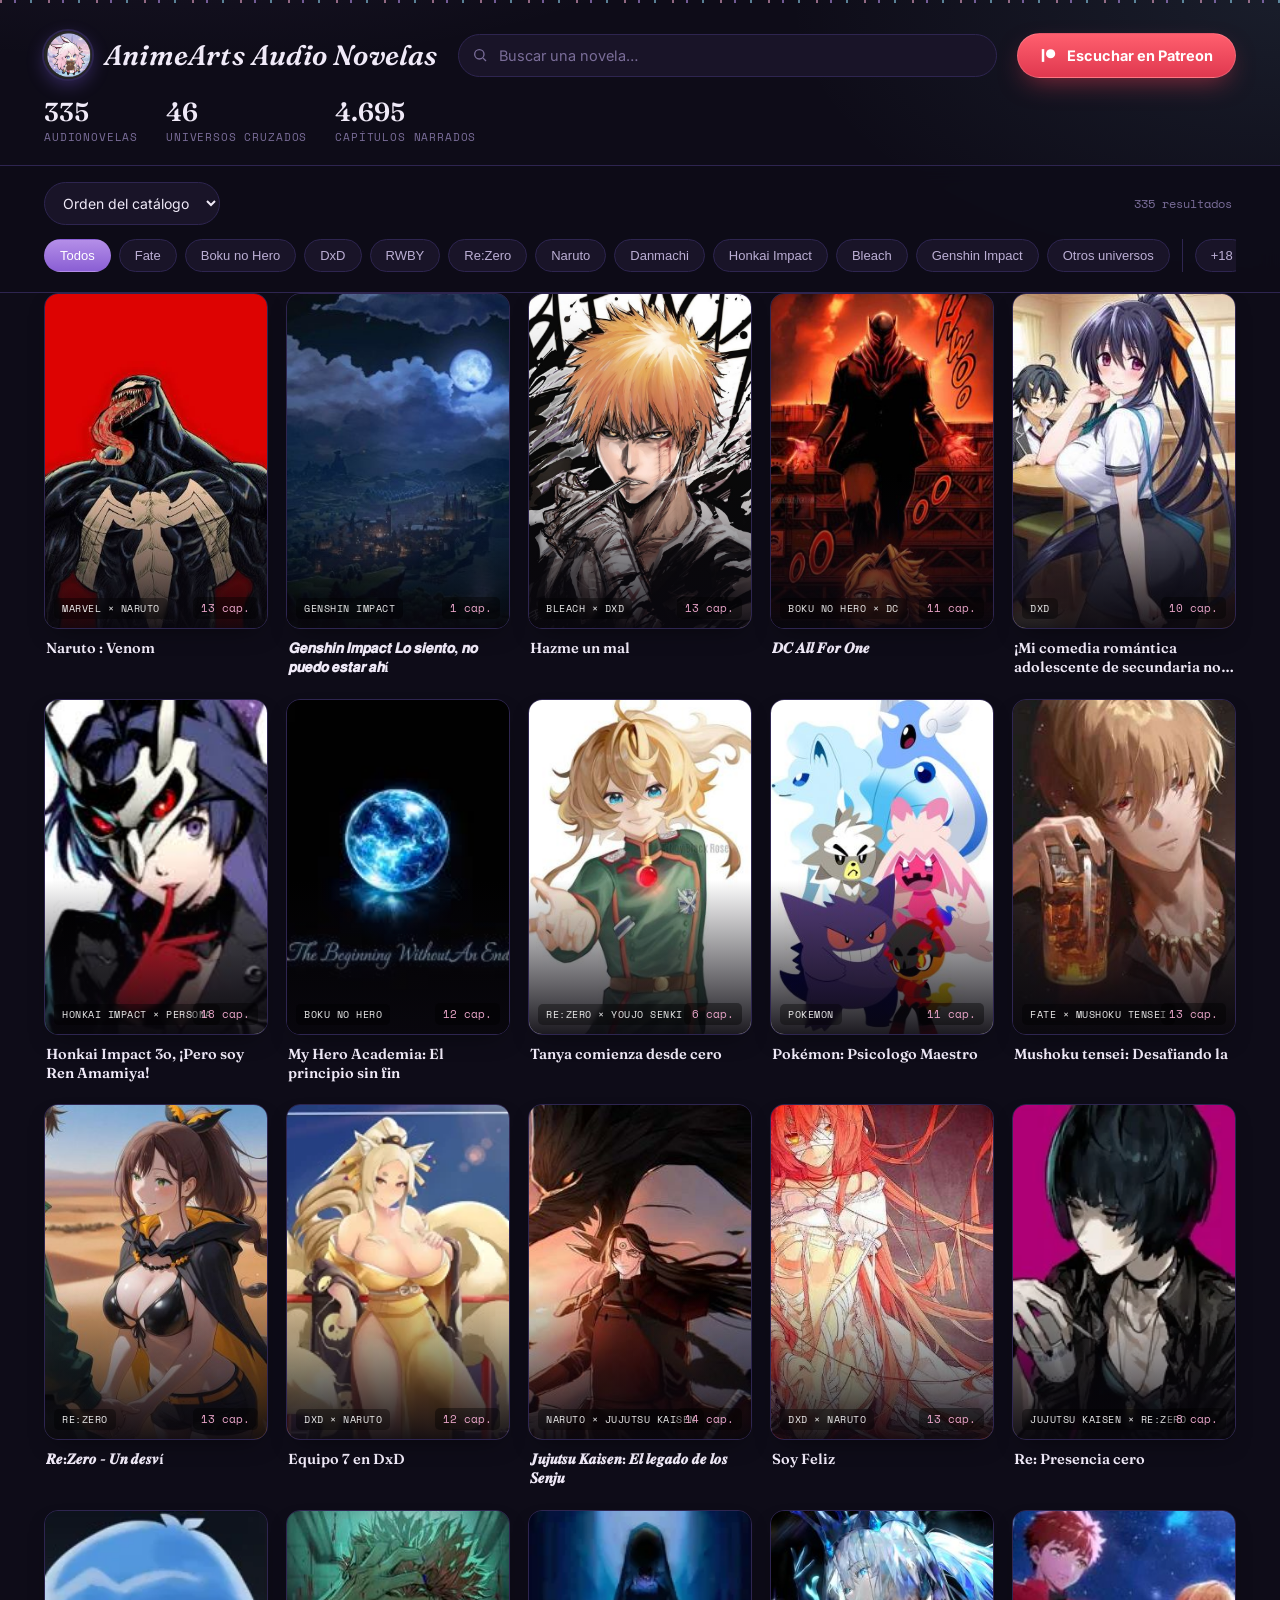
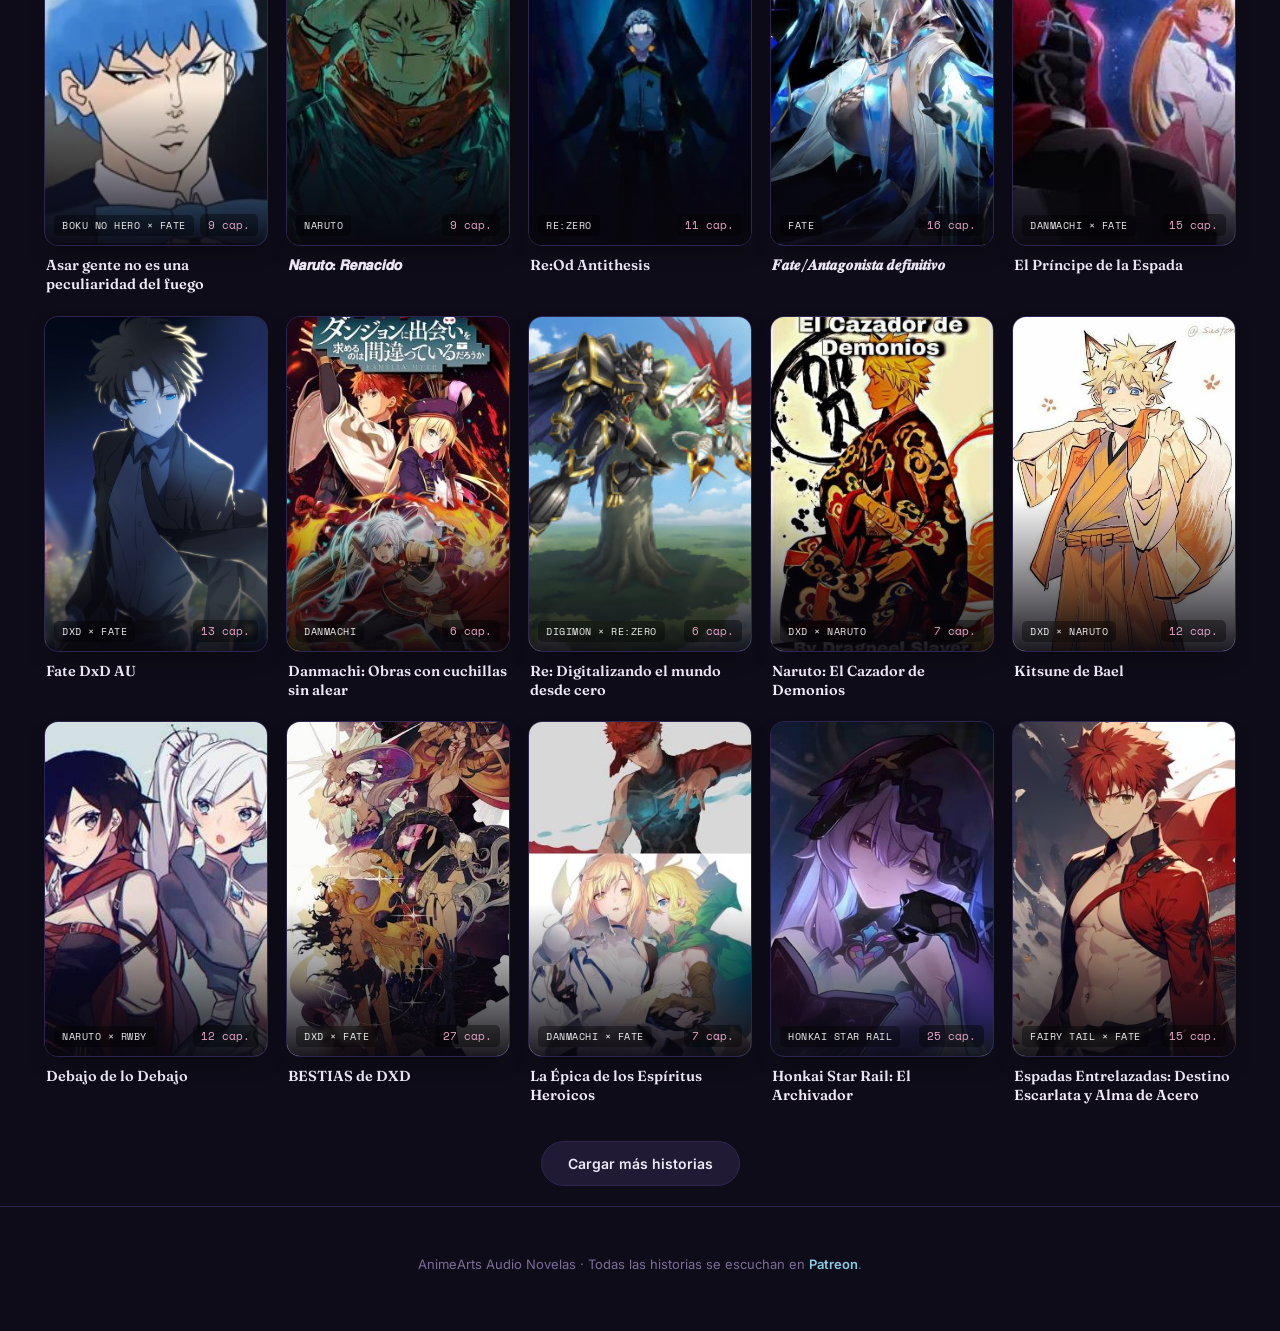
==== index.html @ ac6abe48 "c" ====
<!DOCTYPE html>
<html lang="es">
<head>
<meta charset="UTF-8">
<meta name="viewport" content="width=device-width, initial-scale=1.0">
<title>AnimeArts Audio Novelas — Biblioteca</title>
<meta name="description" content="Catálogo completo de audionovelas crossover de anime y videojuegos. Escúchalas en Patreon.">
<link rel="icon" href="img/logo/favicon.svg" type="image/svg+xml">
<link rel="preconnect" href="https://fonts.googleapis.com">
<link rel="preconnect" href="https://fonts.gstatic.com" crossorigin>
<link href="https://fonts.googleapis.com/css2?family=Fraunces:ital,opsz,wght@0,9..144,300;0,9..144,500;0,9..144,600;0,9..144,700;1,9..144,500;1,9..144,600&family=Inter:wght@400;500;600;700&family=Space+Mono:wght@400;700&display=swap" rel="stylesheet">
<link rel="stylesheet" href="style.css">
</head>
<body>

<div class="dial-strip"></div>

<header class="top">
  <div class="wrap">
    <div class="top-bar">
        <div class="brand-mini">
          <img src="img/logo/perfil.png" alt="AnimeArts Audio Novelas" class="brand-photo">
          <div>
            <h1>AnimeArts Audio Novelas</h1>
          </div>
        </div>
      <div class="search-box">
        <svg viewBox="0 0 24 24" fill="none" stroke="currentColor" stroke-width="2"><circle cx="11" cy="11" r="7"/><line x1="21" y1="21" x2="16.65" y2="16.65"/></svg>
        <input type="text" id="searchInput" placeholder="Buscar una novela…">
      </div>
      <a class="patreon-btn" href="https://www.patreon.com/c/AnimeFicsArts?vanity=user" target="_blank" rel="noopener">
        <svg viewBox="0 0 24 24" fill="currentColor"><circle cx="15" cy="9.5" r="6.5"/><rect x="2.5" y="3" width="3.5" height="18"/></svg>
        Escuchar en Patreon
      </a>
    </div>
    <div class="stats-row">
      <div class="stat"><b id="statTotal">0</b><span>Audionovelas</span></div>
      <div class="stat"><b id="statFandoms">0</b><span>Universos cruzados</span></div>
      <div class="stat"><b id="statChapters">0</b><span>Capítulos narrados</span></div>
    </div>
  </div>
</header>

<div class="controls">
  <div class="wrap">
    <div class="search-row">
      <select id="sort">
        <option value="orden">Orden del catálogo</option>
        <option value="az">A–Z</option>
        <option value="chapters">Más capítulos</option>
      </select>
      <span class="count-pill" id="resultCount"></span>
    </div>
    <div class="chip-row" id="chipRow"></div>
  </div>
</div>

<main class="wrap">
  <div class="grid" id="grid"></div>
  <div class="empty-state" id="emptyState" style="display:none;">
    <div class="glyph">📻</div>
    <h3>Sin señal en esta frecuencia</h3>
    <p>No hay audionovelas que coincidan con tu búsqueda o filtros.</p>
  </div>
  <div class="load-more-wrap" id="loadMoreWrap">
    <button class="load-more" id="loadMoreBtn">Cargar más historias</button>
  </div>
</main>

<footer>
  <p>AnimeArts Audio Novelas · Todas las historias se escuchan en <a href="https://www.patreon.com/c/AnimeFicsArts?vanity=user" target="_blank" rel="noopener">Patreon</a>.</p>
</footer>

<div class="modal-overlay" id="modalOverlay">
  <div class="modal">
    <div class="modal-band" id="modalBand"></div>
    <div class="modal-content">
      <h2 id="modalTitle"></h2>
      <div class="modal-tags" id="modalTags"></div>
      <p class="synopsis" id="modalSynopsis"></p>
      <div class="modal-meta">
        <div><span class="k">Capítulos</span><span class="v" id="modalChapters"></span></div>
      </div>
      <a class="modal-listen" id="modalListen" href="https://www.patreon.com/c/AnimeFicsArts?vanity=user" target="_blank" rel="noopener">
        <svg viewBox="0 0 24 24" fill="currentColor"><circle cx="15" cy="9.5" r="6.5"/><rect x="2.5" y="3" width="3.5" height="18"/></svg>
        Escuchar en Patreon
      </a>
    </div>
  </div>
</div>

<script src="script.js"></script>
</body>
</html>
---- style.css ----
/* =====================================================================
   AnimeArts Audio Novelas — hoja de estilos
   ---------------------------------------------------------------------
   Todos los colores del sitio están centralizados en las variables de
   :root. Cambia los valores de acá y se actualiza todo el sitio, ya
   que ningún color está escrito directamente en otra parte del CSS.
   ===================================================================== */

:root{
  --bg: #0e0c18;          /* fondo general — azul muy oscuro */
  --bg-soft: #130f22;
  --surface: #191428;     /* tarjetas, buscador */
  --surface-2: #201a35;   /* superficies secundarias */
  --line: #2e2550;        /* bordes */
  --ink: #f0eaf8;         /* texto principal — blanco ligeramente lavanda */
  --ink-dim: #bbaed4;     /* texto secundario */
  --ink-faint: #7a6d99;   /* texto terciario */
  --amber: #e8a4c8;       /* acento principal — rosa lila (color dominante foto) */
  --amber-dim: #6e3f5a;
  --rift: #b48ee8;        /* violeta suave — chips activos, foco */
  --rift-2: #8bcde8;      /* celeste pastel — links, detalles */
  --mature: #e2566b;      /* insignia +18 */
  --patreon: #e0384f;
  --patreon-light: #ff5f6e;
  --radius: 14px;
  --radius-sm: 8px;
  --maxw: 1240px;
}

*{box-sizing:border-box;}
html{scroll-behavior:smooth;}
body{
  margin:0;
  background:
    radial-gradient(1200px 600px at 15% -10%, rgba(180,142,232,.14), transparent 60%),
    radial-gradient(900px 500px at 100% 0%, rgba(139,205,232,.09), transparent 55%),
    var(--bg);
  color:var(--ink);
  font-family:'Inter', sans-serif;
  -webkit-font-smoothing:antialiased;
}
a{color:inherit;}
.wrap{max-width:var(--maxw); margin:0 auto; padding:0 24px;}

/* ---------- dial strip (motivo distintivo del header) ---------- */
.dial-strip{
  height:3px;
  width:100%;
  background:repeating-linear-gradient(90deg,
    var(--amber) 0 2px, transparent 2px 14px,
    var(--rift) 14px 16px, transparent 16px 30px,
    var(--rift-2) 30px 32px, transparent 32px 48px);
  opacity:.6;
}

/* ---------- header ---------- */
header.top{
  padding:28px 0 20px;
  border-bottom:1px solid var(--line);
  position:relative;
  overflow:hidden;
}
.top-bar{
  display:flex; align-items:center; gap:20px; flex-wrap:wrap;
}
.brand-mini{
  display:flex; align-items:center; gap:12px; flex-shrink:0;
}
.brand-photo{
  width:48px; height:48px; border-radius:50%; object-fit:cover;
  box-shadow:0 0 0 2px var(--line), 0 6px 18px rgba(143,107,255,.3);
  flex-shrink:0;
}
.top-bar h1{
  font-family:'Fraunces', serif;
  font-weight:600;
  font-style:italic;
  font-size:clamp(20px,2.4vw,28px);
  margin:0;
  letter-spacing:.2px;
  white-space:nowrap;
}
.patreon-btn{
  display:inline-flex; align-items:center; gap:10px;
  background:linear-gradient(180deg, var(--patreon-light), var(--patreon));
  color:#fff; font-weight:700; text-decoration:none;
  padding:13px 22px; border-radius:100px; font-size:14.5px;
  box-shadow:0 10px 26px -8px rgba(224,56,79,.6);
  white-space:nowrap;
  flex-shrink:0;
  transition:transform .15s ease, box-shadow .15s ease;
  border:1px solid rgba(255,255,255,.15);
}
.patreon-btn:hover{ transform:translateY(-2px); box-shadow:0 14px 30px -8px rgba(224,56,79,.75); }
.patreon-btn svg{width:17px;height:17px;flex-shrink:0;}

.stats-row{
  display:flex; gap:28px; margin-top:20px; flex-wrap:wrap;
}
.stat b{
  font-family:'Fraunces', serif; font-weight:600; font-size:26px; display:block; line-height:1;
}
.stat span{
  font-family:'Space Mono', monospace; font-size:10.5px; letter-spacing:.08em;
  text-transform:uppercase; color:var(--ink-faint);
}

/* ---------- controles (buscador, orden, chips) ---------- */
.controls{
  position:sticky; top:0; z-index:20;
  background:rgba(14,12,24,.92);
  backdrop-filter:blur(10px);
  border-bottom:1px solid var(--line);
  padding:16px 0;
}
.search-row{
  display:flex; gap:12px; align-items:center; justify-content:space-between; margin-bottom:14px; flex-wrap:wrap;
}
.search-box{
  flex:1 1 320px; position:relative; min-width:0;
}
.search-box input{
  width:100%; background:var(--surface); border:1px solid var(--line);
  color:var(--ink); padding:12px 16px 12px 40px; border-radius:100px;
  font-family:'Inter'; font-size:14.5px; outline:none;
  transition:border-color .15s ease;
}
.search-box input:focus{ border-color:var(--rift); }
.search-box input::placeholder{ color:var(--ink-faint); }
.search-box svg{
  position:absolute; left:14px; top:50%; transform:translateY(-50%);
  width:16px; height:16px; color:var(--ink-faint); pointer-events:none;
}
select#sort{
  background:var(--surface); border:1px solid var(--line); color:var(--ink);
  padding:11px 14px; border-radius:100px; font-family:'Inter'; font-size:14px;
  outline:none; cursor:pointer;
}
.count-pill{
  font-family:'Space Mono', monospace; font-size:12px; color:var(--ink-faint);
  white-space:nowrap; padding:0 4px;
}

.chip-row{
  display:flex; gap:8px; overflow-x:auto; padding-bottom:4px;
  scrollbar-width:thin;
}
.chip-row::-webkit-scrollbar{height:5px;}
.chip-row::-webkit-scrollbar-thumb{background:var(--line); border-radius:10px;}
.chip{
  flex-shrink:0;
  background:var(--surface); border:1px solid var(--line); color:var(--ink-dim);
  padding:8px 15px; border-radius:100px; font-size:13px; cursor:pointer;
  transition:all .15s ease; white-space:nowrap; font-weight:500;
}
.chip:hover{ border-color:var(--rift); color:var(--ink); }
.chip.active{
  background:linear-gradient(180deg, var(--rift), #8a5fd4);
  border-color:transparent; color:#fff;
}
.chip.mature-chip.active{
  background:linear-gradient(180deg, var(--mature), #b83a4d);
}

/* ---------- grilla de tarjetas (estilo póster 2:3) ---------- */
main{ padding:32px 0 20px; }
.grid{
  display:grid;
  grid-template-columns:repeat(auto-fill, minmax(200px, 1fr));
  gap:22px 18px;
}
.card{
  cursor:pointer;
  display:flex; flex-direction:column;
  transition:transform .18s ease;
}
.card:hover{ transform:translateY(-6px); }

/* El póster ocupa la tarjeta casi completa, en relación 2:3 (vertical),
   igual que una portada de libro o audiolibro. */
.poster{
  position:relative;
  aspect-ratio:2 / 3;
  width:100%;
  border-radius:var(--radius);
  overflow:hidden;
  background:var(--surface);
  border:1px solid var(--line);
  box-shadow:0 10px 24px -12px rgba(0,0,0,.6);
  transition:border-color .18s ease, box-shadow .18s ease;
}
.card:hover .poster{
  border-color:var(--rift);
  box-shadow:0 20px 40px -16px rgba(0,0,0,.7), 0 0 0 1px var(--rift);
}
.poster img.cover-img{
  position:absolute; inset:0; width:100%; height:100%; object-fit:cover;
  display:block;
}
/* Cuando no hay portada real, se usa un fondo generado (gradiente por
   fandom + "waveform" decorativo) que también respeta el 2:3. */
.poster .waveform{
  position:absolute; inset:0; display:flex; align-items:flex-end; justify-content:center; gap:4px;
  padding:0 18px 22px; opacity:.5;
}
.poster .waveform span{
  width:5px; background:rgba(255,255,255,.55); border-radius:3px;
}
.poster .fandom-label{
  position:absolute; left:9px; bottom:9px; z-index:2;
  font-family:'Space Mono', monospace; font-size:10px; letter-spacing:.05em;
  color:rgba(255,255,255,.92); text-transform:uppercase;
  background:rgba(0,0,0,.35); padding:3px 8px; border-radius:5px;
  backdrop-filter:blur(2px);
}
/* Degradado inferior para que el título/capítulos se lean sobre la
   portada cuando hay imagen real. */
.poster::after{
  content:"";
  position:absolute; inset:auto 0 0 0; height:46%;
  background:linear-gradient(to top, rgba(9,7,14,.92), transparent);
  pointer-events:none;
}
.poster .chapters-badge{
  position:absolute; right:9px; bottom:9px; z-index:2;
  font-family:'Space Mono', monospace; font-size:10.5px; color:var(--amber);
  background:rgba(0,0,0,.4); padding:3px 8px; border-radius:5px;
}
.badge-mature{
  position:absolute; top:8px; right:8px; z-index:3;
  background:var(--mature); color:#fff; font-size:10px; font-weight:700;
  padding:2px 7px; border-radius:5px; font-family:'Space Mono',monospace;
}

.card-title{
  font-family:'Fraunces', serif; font-weight:600; font-size:14.5px; line-height:1.3;
  margin:10px 2px 0; color:var(--ink);
  display:-webkit-box; -webkit-line-clamp:2; -webkit-box-orient:vertical; overflow:hidden;
}

.load-more-wrap{ display:flex; justify-content:center; margin:36px 0 8px; }
.load-more{
  background:var(--surface-2); border:1px solid var(--line); color:var(--ink);
  padding:13px 26px; border-radius:100px; font-family:'Inter'; font-weight:600;
  font-size:14px; cursor:pointer; transition:all .15s ease;
}
.load-more:hover{ border-color:var(--rift); background:var(--surface); }

.empty-state{
  text-align:center; padding:70px 20px; color:var(--ink-faint);
}
.empty-state .glyph{ font-size:34px; margin-bottom:10px; }
.empty-state h3{ font-family:'Fraunces', serif; color:var(--ink-dim); font-weight:500; margin:0 0 6px;}

/* ---------- modal de detalle ---------- */
.modal-overlay{
  position:fixed; inset:0; background:rgba(5,4,12,.82);
  backdrop-filter:blur(4px);
  display:none; align-items:center; justify-content:center;
  z-index:100; padding:20px;
}
.modal-overlay.open{ display:flex; }
.modal{
  background:var(--surface); border:1px solid var(--line); border-radius:18px;
  max-width:560px; width:100%; max-height:86vh; overflow-y:auto;
  position:relative;
}
/* El modal usa "banner" (imagen ancha) si la novela tiene una; si no,
   usa la misma portada/gradiente que la tarjeta, solo que más alto. */
.modal-band{ height:190px; position:relative; background-size:cover; background-position:center; }
.modal-band img.cover-img{ position:absolute; inset:0; width:100%; height:100%; object-fit:cover; }
.modal-band::after{
  content:"";
  position:absolute; inset:auto 0 0 0; height:60%;
  background:linear-gradient(to top, var(--surface), transparent);
}
.modal-close{
  position:absolute; top:14px; right:14px; width:32px; height:32px; border-radius:50%;
  background:rgba(0,0,0,.4); border:1px solid rgba(255,255,255,.2); color:#fff;
  display:flex; align-items:center; justify-content:center; cursor:pointer; font-size:16px;
  z-index:3;
}
.modal-content{ padding:16px 26px 28px; position:relative; z-index:1; }
.modal-content h2{
  font-family:'Fraunces', serif; font-weight:600; font-size:24px; margin:0 0 10px; line-height:1.25;
}
.modal-tags{ display:flex; gap:7px; flex-wrap:wrap; margin-bottom:14px; }
.tag-pill{
  font-family:'Space Mono', monospace; font-size:10.5px; text-transform:uppercase;
  letter-spacing:.05em; background:var(--surface-2); border:1px solid var(--line);
  color:var(--ink-dim); padding:4px 9px; border-radius:6px;
}
.modal-content p.synopsis{ color:var(--ink-dim); font-size:14.5px; line-height:1.65; margin:0 0 22px;}
.modal-meta{ display:flex; gap:18px; margin-bottom:22px; flex-wrap:wrap; }
.modal-meta div span{ display:block; }
.modal-meta .k{ font-family:'Space Mono', monospace; font-size:10px; text-transform:uppercase; color:var(--ink-faint); letter-spacing:.06em; margin-bottom:3px;}
.modal-meta .v{ font-family:'Fraunces', serif; font-weight:600; font-size:17px; }
.modal-listen{
  display:flex; align-items:center; justify-content:center; gap:10px;
  width:100%; background:linear-gradient(180deg, var(--patreon-light), var(--patreon)); color:#fff;
  text-decoration:none; font-weight:700; padding:15px; border-radius:100px; font-size:15px;
  box-shadow:0 10px 26px -10px rgba(224,56,79,.65);
}
.modal-listen svg{width:18px;height:18px;}

/* ---------- footer ---------- */
footer{
  border-top:1px solid var(--line); padding:36px 0 46px; margin-top:20px;
  text-align:center; color:var(--ink-faint); font-size:13px;
}
footer a{ color:var(--rift-2); text-decoration:none; font-weight:600; }
footer a:hover{ text-decoration:underline; }

@media (max-width:640px){
  .top-bar{ flex-direction:column; align-items:stretch; }
  .brand-mini{ justify-content:center; }
  .search-box{ order:3; flex:1 1 100%; }
  .patreon-btn{ width:100%; justify-content:center; order:2; }
  .grid{ grid-template-columns:repeat(auto-fill, minmax(130px,1fr)); gap:14px 10px; }
  .card-title{ font-size:12.5px; }
  header.top{ padding:34px 0 22px; }
}
@media (prefers-reduced-motion: reduce){
  *{ transition:none !important; scroll-behavior:auto !important; }
}
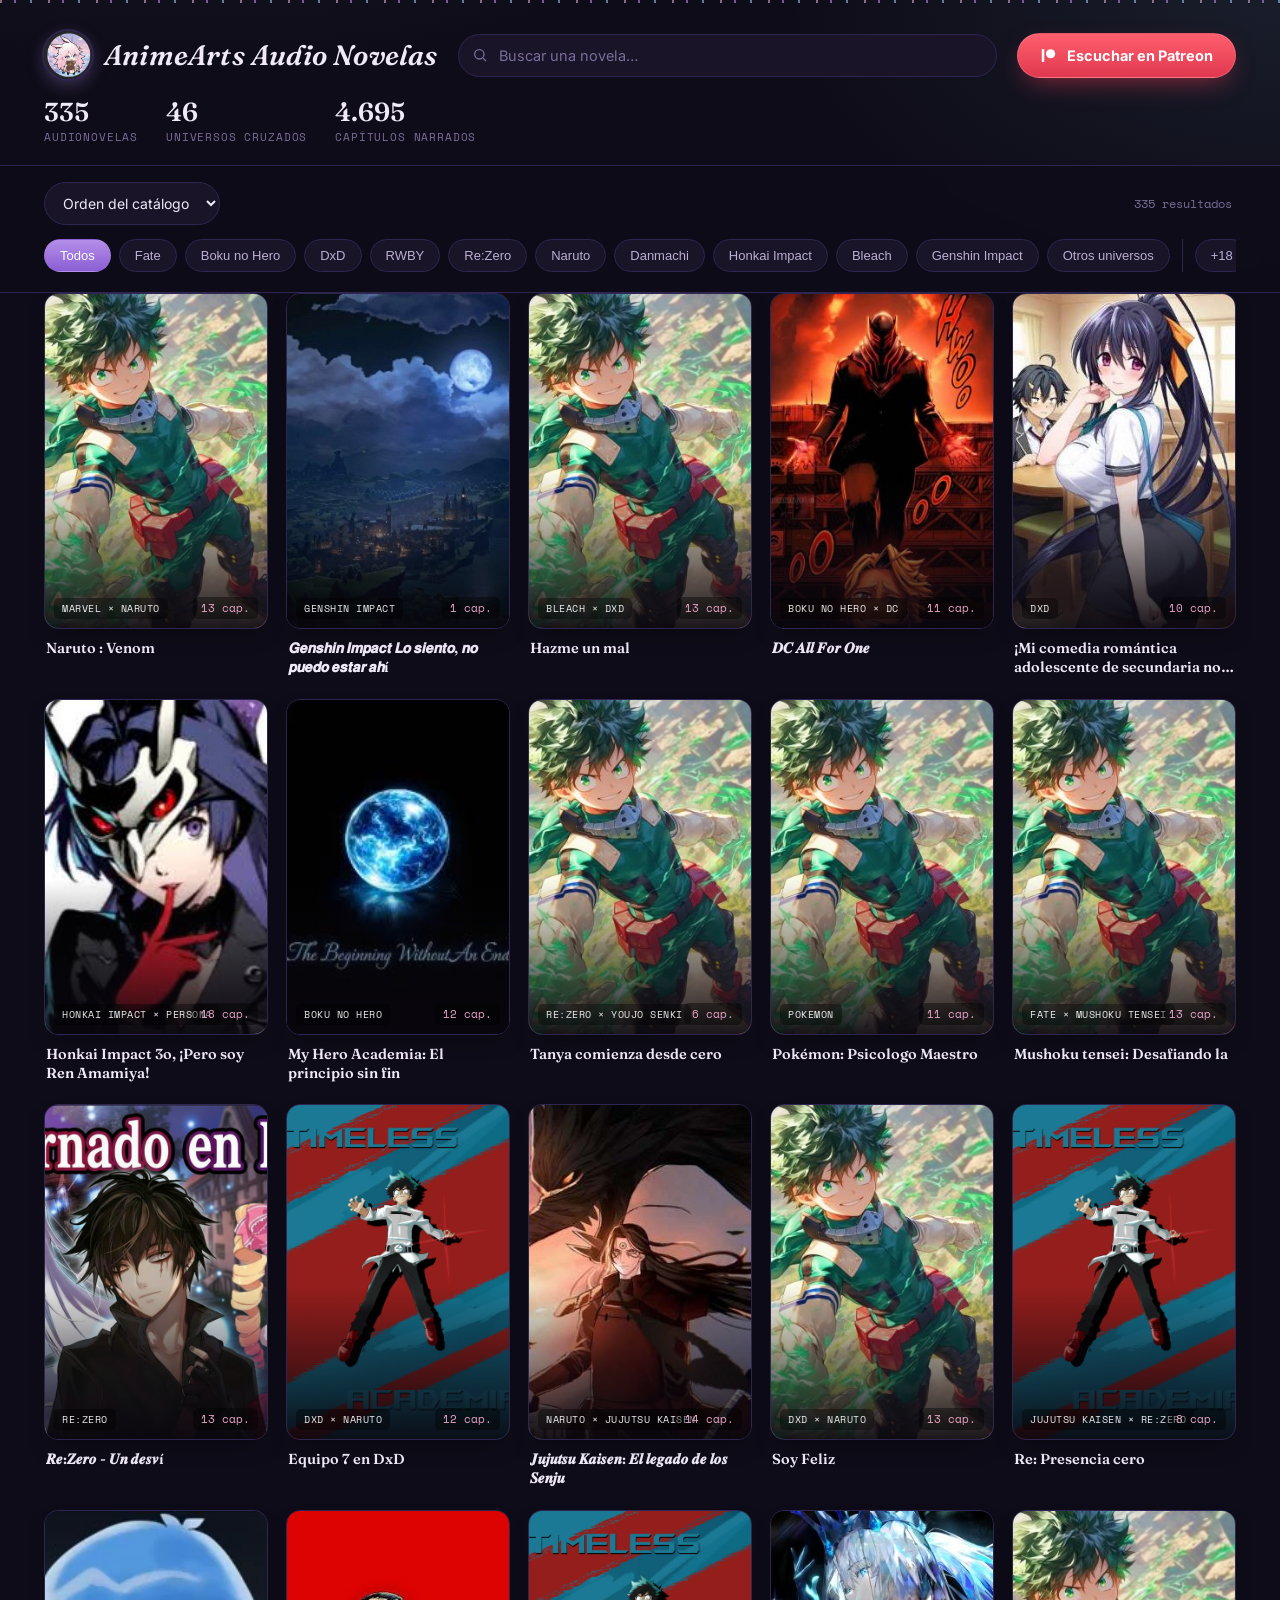
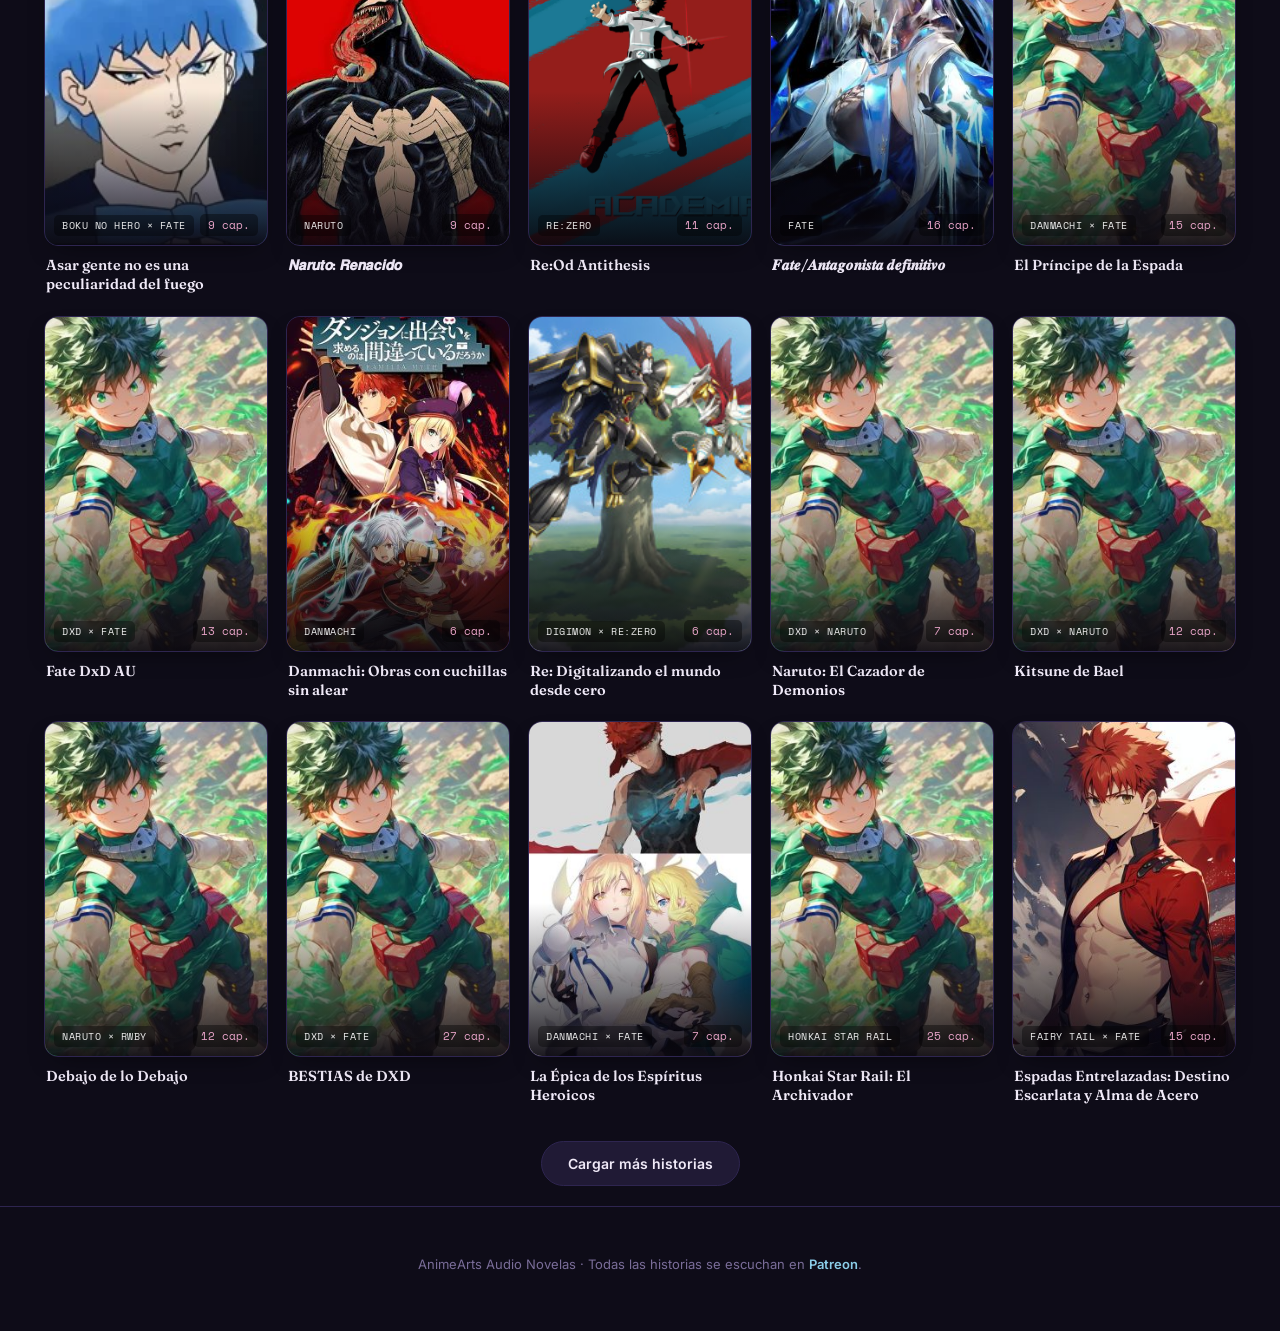
==== commit 0e9a3ec5: "Rediseño completo v2" ====
--- a/index.html
+++ b/index.html
@@ -8,22 +8,18 @@
 <link rel="icon" href="img/logo/favicon.svg" type="image/svg+xml">
 <link rel="preconnect" href="https://fonts.googleapis.com">
 <link rel="preconnect" href="https://fonts.gstatic.com" crossorigin>
-<link href="https://fonts.googleapis.com/css2?family=Fraunces:ital,opsz,wght@0,9..144,300;0,9..144,500;0,9..144,600;0,9..144,700;1,9..144,500;1,9..144,600&family=Inter:wght@400;500;600;700&family=Space+Mono:wght@400;700&display=swap" rel="stylesheet">
+<link href="https://fonts.googleapis.com/css2?family=Fraunces:ital,opsz,wght@0,9..144,600;1,9..144,600&family=Inter:wght@400;500;600;700&family=Space+Mono:wght@400;700&display=swap" rel="stylesheet">
 <link rel="stylesheet" href="style.css">
 </head>
 <body>
-
 <div class="dial-strip"></div>
-
 <header class="top">
   <div class="wrap">
     <div class="top-bar">
-        <div class="brand-mini">
-          <img src="img/logo/perfil.png" alt="AnimeArts Audio Novelas" class="brand-photo">
-          <div>
-            <h1>AnimeArts Audio Novelas</h1>
-          </div>
-        </div>
+      <div class="brand-mini">
+        <img src="img/logo/perfil.png" alt="AnimeArts Audio Novelas" class="brand-photo">
+        <div><h1>AnimeArts Audio Novelas</h1></div>
+      </div>
       <div class="search-box">
         <svg viewBox="0 0 24 24" fill="none" stroke="currentColor" stroke-width="2"><circle cx="11" cy="11" r="7"/><line x1="21" y1="21" x2="16.65" y2="16.65"/></svg>
         <input type="text" id="searchInput" placeholder="Buscar una novela…">
@@ -40,7 +36,6 @@
     </div>
   </div>
 </header>
-
 <div class="controls">
   <div class="wrap">
     <div class="search-row">
@@ -54,7 +49,6 @@
     <div class="chip-row" id="chipRow"></div>
   </div>
 </div>
-
 <main class="wrap">
   <div class="grid" id="grid"></div>
   <div class="empty-state" id="emptyState" style="display:none;">
@@ -66,11 +60,9 @@
     <button class="load-more" id="loadMoreBtn">Cargar más historias</button>
   </div>
 </main>
-
 <footer>
   <p>AnimeArts Audio Novelas · Todas las historias se escuchan en <a href="https://www.patreon.com/c/AnimeFicsArts?vanity=user" target="_blank" rel="noopener">Patreon</a>.</p>
 </footer>
-
 <div class="modal-overlay" id="modalOverlay">
   <div class="modal">
     <div class="modal-band" id="modalBand"></div>
@@ -88,7 +80,6 @@
     </div>
   </div>
 </div>
-
 <script src="script.js"></script>
 </body>
 </html>
--- a/style.css
+++ b/style.css
@@ -1,25 +1,17 @@
-/* =====================================================================
-   AnimeArts Audio Novelas — hoja de estilos
-   ---------------------------------------------------------------------
-   Todos los colores del sitio están centralizados en las variables de
-   :root. Cambia los valores de acá y se actualiza todo el sitio, ya
-   que ningún color está escrito directamente en otra parte del CSS.
-   ===================================================================== */
-
 :root{
-  --bg: #0e0c18;          /* fondo general — azul muy oscuro */
+  --bg: #0e0c18;
   --bg-soft: #130f22;
-  --surface: #191428;     /* tarjetas, buscador */
-  --surface-2: #201a35;   /* superficies secundarias */
-  --line: #2e2550;        /* bordes */
-  --ink: #f0eaf8;         /* texto principal — blanco ligeramente lavanda */
-  --ink-dim: #bbaed4;     /* texto secundario */
-  --ink-faint: #7a6d99;   /* texto terciario */
-  --amber: #e8a4c8;       /* acento principal — rosa lila (color dominante foto) */
+  --surface: #191428;
+  --surface-2: #201a35;
+  --line: #2e2550;
+  --ink: #f0eaf8;
+  --ink-dim: #bbaed4;
+  --ink-faint: #7a6d99;
+  --amber: #e8a4c8;
   --amber-dim: #6e3f5a;
-  --rift: #b48ee8;        /* violeta suave — chips activos, foco */
-  --rift-2: #8bcde8;      /* celeste pastel — links, detalles */
-  --mature: #e2566b;      /* insignia +18 */
+  --rift: #b48ee8;
+  --rift-2: #8bcde8;
+  --mature: #e2566b;
   --patreon: #e0384f;
   --patreon-light: #ff5f6e;
   --radius: 14px;
@@ -42,10 +34,8 @@
 a{color:inherit;}
 .wrap{max-width:var(--maxw); margin:0 auto; padding:0 24px;}
 
-/* ---------- dial strip (motivo distintivo del header) ---------- */
 .dial-strip{
-  height:3px;
-  width:100%;
+  height:3px; width:100%;
   background:repeating-linear-gradient(90deg,
     var(--amber) 0 2px, transparent 2px 14px,
     var(--rift) 14px 16px, transparent 16px 30px,
@@ -53,12 +43,9 @@
   opacity:.6;
 }
 
-/* ---------- header ---------- */
 header.top{
   padding:28px 0 20px;
   border-bottom:1px solid var(--line);
-  position:relative;
-  overflow:hidden;
 }
 .top-bar{
   display:flex; align-items:center; gap:20px; flex-wrap:wrap;
@@ -68,17 +55,12 @@
 }
 .brand-photo{
   width:48px; height:48px; border-radius:50%; object-fit:cover;
-  box-shadow:0 0 0 2px var(--line), 0 6px 18px rgba(143,107,255,.3);
+  box-shadow:0 0 0 2px var(--line), 0 6px 18px rgba(180,142,232,.3);
   flex-shrink:0;
 }
 .top-bar h1{
-  font-family:'Fraunces', serif;
-  font-weight:600;
-  font-style:italic;
-  font-size:clamp(20px,2.4vw,28px);
-  margin:0;
-  letter-spacing:.2px;
-  white-space:nowrap;
+  font-family:'Fraunces', serif; font-weight:600; font-style:italic;
+  font-size:clamp(20px,2.4vw,28px); margin:0; letter-spacing:.2px; white-space:nowrap;
 }
 .patreon-btn{
   display:inline-flex; align-items:center; gap:10px;
@@ -86,26 +68,17 @@
   color:#fff; font-weight:700; text-decoration:none;
   padding:13px 22px; border-radius:100px; font-size:14.5px;
   box-shadow:0 10px 26px -8px rgba(224,56,79,.6);
-  white-space:nowrap;
-  flex-shrink:0;
+  white-space:nowrap; flex-shrink:0;
   transition:transform .15s ease, box-shadow .15s ease;
   border:1px solid rgba(255,255,255,.15);
 }
 .patreon-btn:hover{ transform:translateY(-2px); box-shadow:0 14px 30px -8px rgba(224,56,79,.75); }
 .patreon-btn svg{width:17px;height:17px;flex-shrink:0;}
 
-.stats-row{
-  display:flex; gap:28px; margin-top:20px; flex-wrap:wrap;
-}
-.stat b{
-  font-family:'Fraunces', serif; font-weight:600; font-size:26px; display:block; line-height:1;
-}
-.stat span{
-  font-family:'Space Mono', monospace; font-size:10.5px; letter-spacing:.08em;
-  text-transform:uppercase; color:var(--ink-faint);
-}
-
-/* ---------- controles (buscador, orden, chips) ---------- */
+.stats-row{ display:flex; gap:28px; margin-top:20px; flex-wrap:wrap; }
+.stat b{ font-family:'Fraunces', serif; font-weight:600; font-size:26px; display:block; line-height:1; }
+.stat span{ font-family:'Space Mono', monospace; font-size:10.5px; letter-spacing:.08em; text-transform:uppercase; color:var(--ink-faint); }
+
 .controls{
   position:sticky; top:0; z-index:20;
   background:rgba(14,12,24,.92);
@@ -113,17 +86,12 @@
   border-bottom:1px solid var(--line);
   padding:16px 0;
 }
-.search-row{
-  display:flex; gap:12px; align-items:center; justify-content:space-between; margin-bottom:14px; flex-wrap:wrap;
-}
-.search-box{
-  flex:1 1 320px; position:relative; min-width:0;
-}
+.search-row{ display:flex; gap:12px; align-items:center; justify-content:space-between; margin-bottom:14px; flex-wrap:wrap; }
+.search-box{ flex:1 1 320px; position:relative; min-width:0; }
 .search-box input{
   width:100%; background:var(--surface); border:1px solid var(--line);
   color:var(--ink); padding:12px 16px 12px 40px; border-radius:100px;
-  font-family:'Inter'; font-size:14.5px; outline:none;
-  transition:border-color .15s ease;
+  font-family:'Inter'; font-size:14.5px; outline:none; transition:border-color .15s ease;
 }
 .search-box input:focus{ border-color:var(--rift); }
 .search-box input::placeholder{ color:var(--ink-faint); }
@@ -136,76 +104,34 @@
   padding:11px 14px; border-radius:100px; font-family:'Inter'; font-size:14px;
   outline:none; cursor:pointer;
 }
-.count-pill{
-  font-family:'Space Mono', monospace; font-size:12px; color:var(--ink-faint);
-  white-space:nowrap; padding:0 4px;
-}
-
-.chip-row{
-  display:flex; gap:8px; overflow-x:auto; padding-bottom:4px;
-  scrollbar-width:thin;
-}
+.count-pill{ font-family:'Space Mono', monospace; font-size:12px; color:var(--ink-faint); white-space:nowrap; padding:0 4px; }
+.chip-row{ display:flex; gap:8px; overflow-x:auto; padding-bottom:4px; scrollbar-width:thin; }
 .chip-row::-webkit-scrollbar{height:5px;}
 .chip-row::-webkit-scrollbar-thumb{background:var(--line); border-radius:10px;}
 .chip{
-  flex-shrink:0;
-  background:var(--surface); border:1px solid var(--line); color:var(--ink-dim);
+  flex-shrink:0; background:var(--surface); border:1px solid var(--line); color:var(--ink-dim);
   padding:8px 15px; border-radius:100px; font-size:13px; cursor:pointer;
   transition:all .15s ease; white-space:nowrap; font-weight:500;
 }
 .chip:hover{ border-color:var(--rift); color:var(--ink); }
-.chip.active{
-  background:linear-gradient(180deg, var(--rift), #8a5fd4);
-  border-color:transparent; color:#fff;
-}
-.chip.mature-chip.active{
-  background:linear-gradient(180deg, var(--mature), #b83a4d);
-}
-
-/* ---------- grilla de tarjetas (estilo póster 2:3) ---------- */
+.chip.active{ background:linear-gradient(180deg, var(--rift), #8a5fd4); border-color:transparent; color:#fff; }
+.chip.mature-chip.active{ background:linear-gradient(180deg, var(--mature), #b83a4d); }
+
 main{ padding:32px 0 20px; }
-.grid{
-  display:grid;
-  grid-template-columns:repeat(auto-fill, minmax(200px, 1fr));
-  gap:22px 18px;
-}
-.card{
-  cursor:pointer;
-  display:flex; flex-direction:column;
-  transition:transform .18s ease;
-}
+.grid{ display:grid; grid-template-columns:repeat(auto-fill, minmax(200px, 1fr)); gap:22px 18px; }
+.card{ cursor:pointer; display:flex; flex-direction:column; transition:transform .18s ease; }
 .card:hover{ transform:translateY(-6px); }
-
-/* El póster ocupa la tarjeta casi completa, en relación 2:3 (vertical),
-   igual que una portada de libro o audiolibro. */
 .poster{
-  position:relative;
-  aspect-ratio:2 / 3;
-  width:100%;
-  border-radius:var(--radius);
-  overflow:hidden;
-  background:var(--surface);
-  border:1px solid var(--line);
+  position:relative; aspect-ratio:2/3; width:100%;
+  border-radius:var(--radius); overflow:hidden;
+  background:var(--surface); border:1px solid var(--line);
   box-shadow:0 10px 24px -12px rgba(0,0,0,.6);
   transition:border-color .18s ease, box-shadow .18s ease;
 }
-.card:hover .poster{
-  border-color:var(--rift);
-  box-shadow:0 20px 40px -16px rgba(0,0,0,.7), 0 0 0 1px var(--rift);
-}
-.poster img.cover-img{
-  position:absolute; inset:0; width:100%; height:100%; object-fit:cover;
-  display:block;
-}
-/* Cuando no hay portada real, se usa un fondo generado (gradiente por
-   fandom + "waveform" decorativo) que también respeta el 2:3. */
-.poster .waveform{
-  position:absolute; inset:0; display:flex; align-items:flex-end; justify-content:center; gap:4px;
-  padding:0 18px 22px; opacity:.5;
-}
-.poster .waveform span{
-  width:5px; background:rgba(255,255,255,.55); border-radius:3px;
-}
+.card:hover .poster{ border-color:var(--rift); box-shadow:0 20px 40px -16px rgba(0,0,0,.7), 0 0 0 1px var(--rift); }
+.poster img.cover-img{ position:absolute; inset:0; width:100%; height:100%; object-fit:cover; display:block; }
+.poster .waveform{ position:absolute; inset:0; display:flex; align-items:flex-end; justify-content:center; gap:4px; padding:0 18px 22px; opacity:.5; }
+.poster .waveform span{ width:5px; background:rgba(255,255,255,.55); border-radius:3px; }
 .poster .fandom-label{
   position:absolute; left:9px; bottom:9px; z-index:2;
   font-family:'Space Mono', monospace; font-size:10px; letter-spacing:.05em;
@@ -213,13 +139,9 @@
   background:rgba(0,0,0,.35); padding:3px 8px; border-radius:5px;
   backdrop-filter:blur(2px);
 }
-/* Degradado inferior para que el título/capítulos se lean sobre la
-   portada cuando hay imagen real. */
 .poster::after{
-  content:"";
-  position:absolute; inset:auto 0 0 0; height:46%;
-  background:linear-gradient(to top, rgba(9,7,14,.92), transparent);
-  pointer-events:none;
+  content:""; position:absolute; inset:auto 0 0 0; height:46%;
+  background:linear-gradient(to top, rgba(9,7,14,.92), transparent); pointer-events:none;
 }
 .poster .chapters-badge{
   position:absolute; right:9px; bottom:9px; z-index:2;
@@ -231,12 +153,12 @@
   background:var(--mature); color:#fff; font-size:10px; font-weight:700;
   padding:2px 7px; border-radius:5px; font-family:'Space Mono',monospace;
 }
-
 .card-title{
   font-family:'Fraunces', serif; font-weight:600; font-size:14.5px; line-height:1.3;
   margin:10px 2px 0; color:var(--ink);
   display:-webkit-box; -webkit-line-clamp:2; -webkit-box-orient:vertical; overflow:hidden;
 }
+.cover-img{ position:absolute; inset:0; width:100%; height:100%; object-fit:cover; }
 
 .load-more-wrap{ display:flex; justify-content:center; margin:36px 0 8px; }
 .load-more{
@@ -245,45 +167,33 @@
   font-size:14px; cursor:pointer; transition:all .15s ease;
 }
 .load-more:hover{ border-color:var(--rift); background:var(--surface); }
-
-.empty-state{
-  text-align:center; padding:70px 20px; color:var(--ink-faint);
-}
+.empty-state{ text-align:center; padding:70px 20px; color:var(--ink-faint); }
 .empty-state .glyph{ font-size:34px; margin-bottom:10px; }
 .empty-state h3{ font-family:'Fraunces', serif; color:var(--ink-dim); font-weight:500; margin:0 0 6px;}
 
-/* ---------- modal de detalle ---------- */
 .modal-overlay{
   position:fixed; inset:0; background:rgba(5,4,12,.82);
-  backdrop-filter:blur(4px);
-  display:none; align-items:center; justify-content:center;
+  backdrop-filter:blur(4px); display:none; align-items:center; justify-content:center;
   z-index:100; padding:20px;
 }
 .modal-overlay.open{ display:flex; }
 .modal{
   background:var(--surface); border:1px solid var(--line); border-radius:18px;
-  max-width:560px; width:100%; max-height:86vh; overflow-y:auto;
-  position:relative;
-}
-/* El modal usa "banner" (imagen ancha) si la novela tiene una; si no,
-   usa la misma portada/gradiente que la tarjeta, solo que más alto. */
+  max-width:560px; width:100%; max-height:86vh; overflow-y:auto; position:relative;
+}
 .modal-band{ height:190px; position:relative; background-size:cover; background-position:center; }
 .modal-band img.cover-img{ position:absolute; inset:0; width:100%; height:100%; object-fit:cover; }
 .modal-band::after{
-  content:"";
-  position:absolute; inset:auto 0 0 0; height:60%;
+  content:""; position:absolute; inset:auto 0 0 0; height:60%;
   background:linear-gradient(to top, var(--surface), transparent);
 }
 .modal-close{
   position:absolute; top:14px; right:14px; width:32px; height:32px; border-radius:50%;
   background:rgba(0,0,0,.4); border:1px solid rgba(255,255,255,.2); color:#fff;
-  display:flex; align-items:center; justify-content:center; cursor:pointer; font-size:16px;
-  z-index:3;
+  display:flex; align-items:center; justify-content:center; cursor:pointer; font-size:16px; z-index:3;
 }
 .modal-content{ padding:16px 26px 28px; position:relative; z-index:1; }
-.modal-content h2{
-  font-family:'Fraunces', serif; font-weight:600; font-size:24px; margin:0 0 10px; line-height:1.25;
-}
+.modal-content h2{ font-family:'Fraunces', serif; font-weight:600; font-size:24px; margin:0 0 10px; line-height:1.25; }
 .modal-tags{ display:flex; gap:7px; flex-wrap:wrap; margin-bottom:14px; }
 .tag-pill{
   font-family:'Space Mono', monospace; font-size:10.5px; text-transform:uppercase;
@@ -303,7 +213,6 @@
 }
 .modal-listen svg{width:18px;height:18px;}
 
-/* ---------- footer ---------- */
 footer{
   border-top:1px solid var(--line); padding:36px 0 46px; margin-top:20px;
   text-align:center; color:var(--ink-faint); font-size:13px;
@@ -318,7 +227,7 @@
   .patreon-btn{ width:100%; justify-content:center; order:2; }
   .grid{ grid-template-columns:repeat(auto-fill, minmax(130px,1fr)); gap:14px 10px; }
   .card-title{ font-size:12.5px; }
-  header.top{ padding:34px 0 22px; }
+  header.top{ padding:24px 0 18px; }
 }
 @media (prefers-reduced-motion: reduce){
   *{ transition:none !important; scroll-behavior:auto !important; }
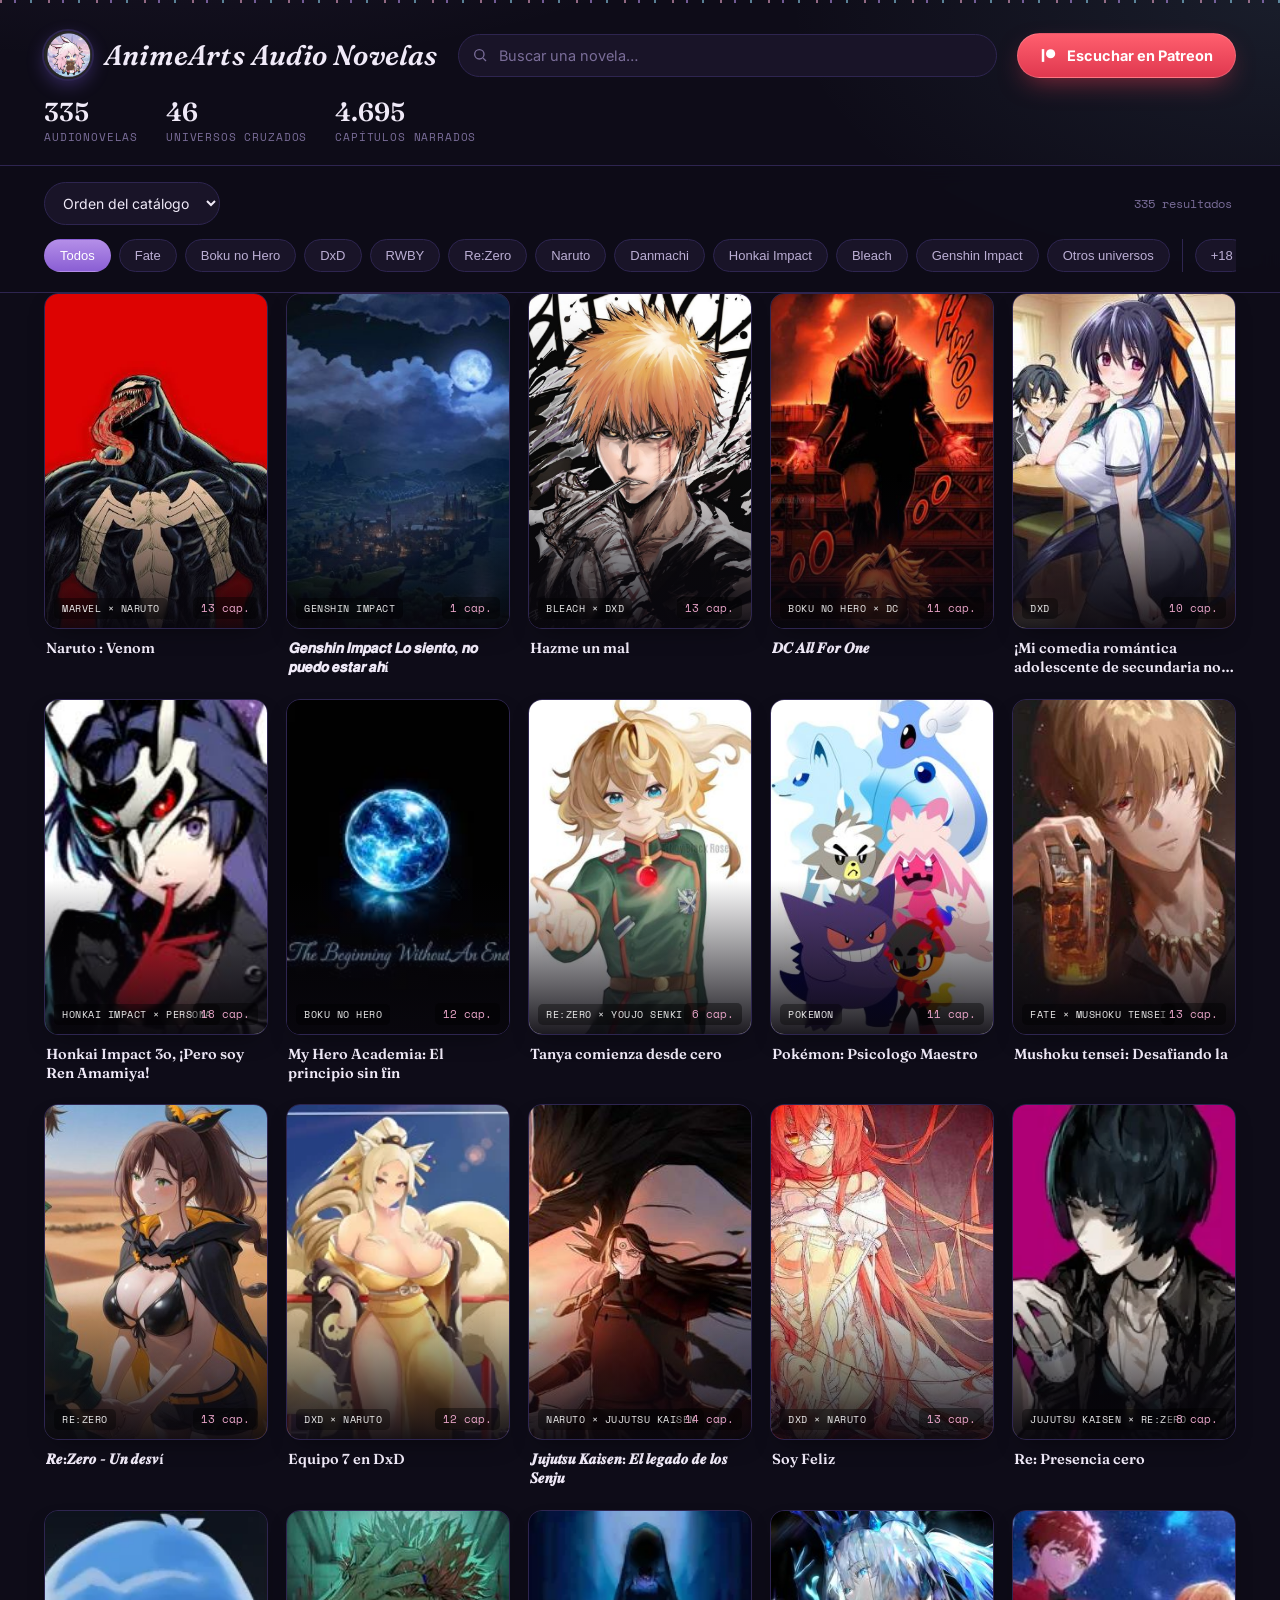
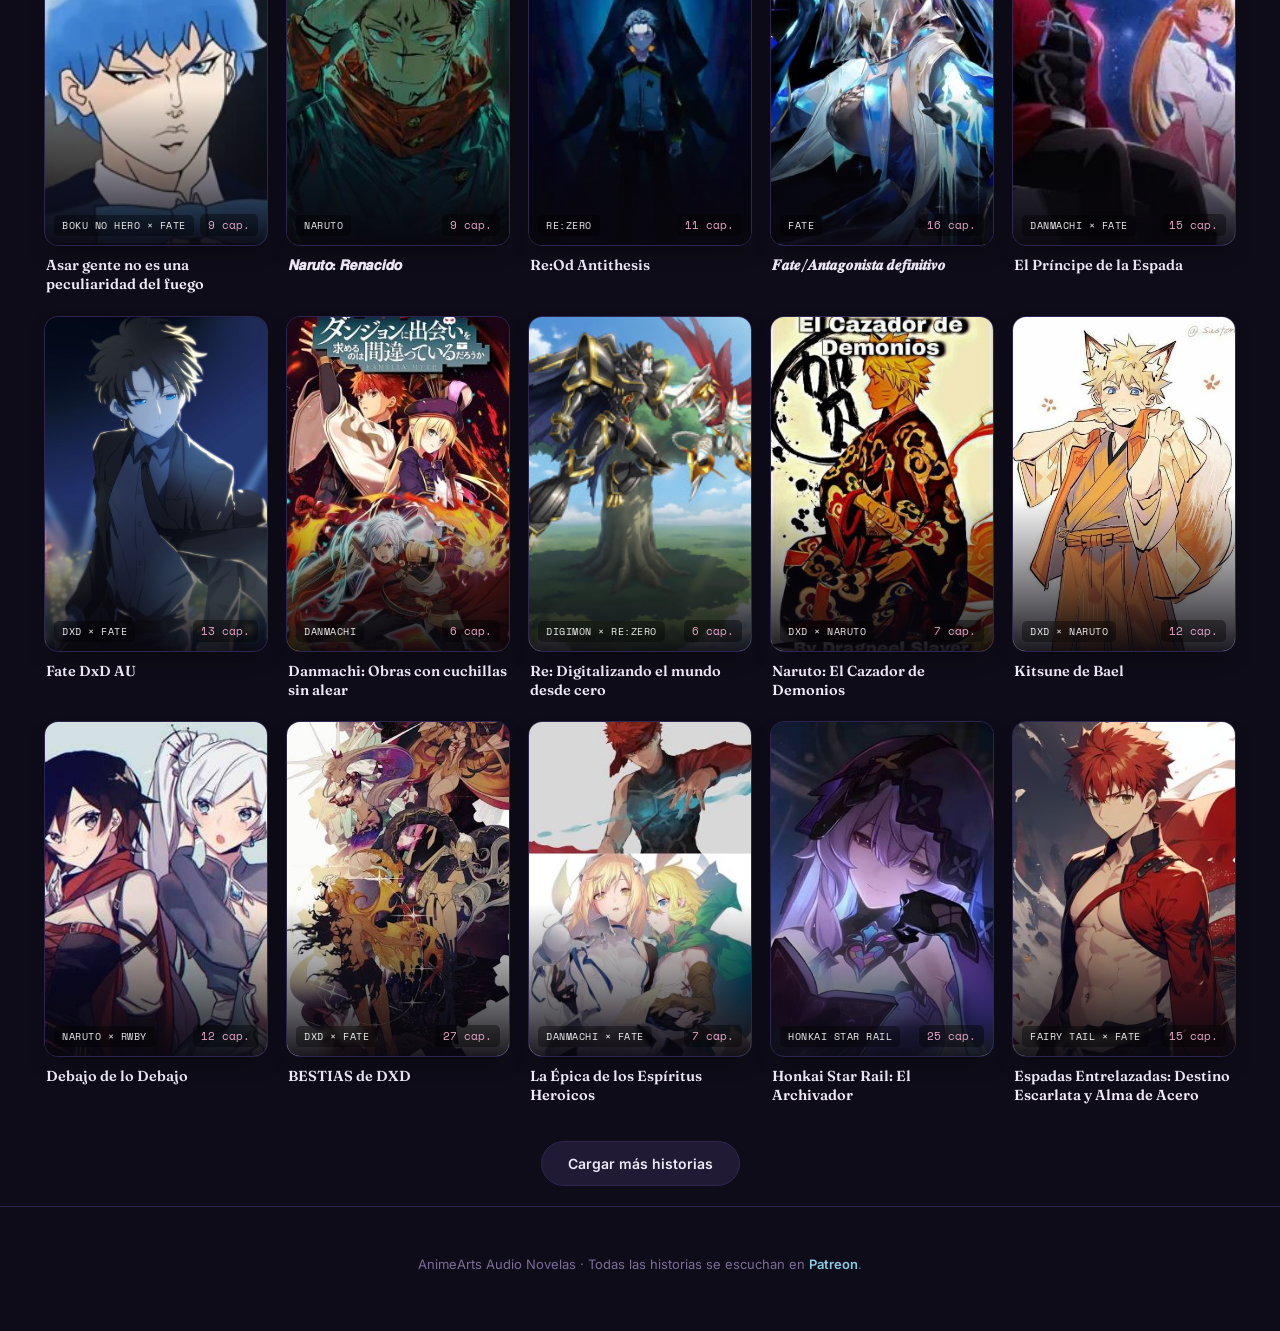
==== commit fc13364b: "Revert "Rediseño completo v2" This reverts commit 0e9a3ec5530119bb0ca189f12458e032a82485a2." ====
--- a/index.html
+++ b/index.html
@@ -8,18 +8,22 @@
 <link rel="icon" href="img/logo/favicon.svg" type="image/svg+xml">
 <link rel="preconnect" href="https://fonts.googleapis.com">
 <link rel="preconnect" href="https://fonts.gstatic.com" crossorigin>
-<link href="https://fonts.googleapis.com/css2?family=Fraunces:ital,opsz,wght@0,9..144,600;1,9..144,600&family=Inter:wght@400;500;600;700&family=Space+Mono:wght@400;700&display=swap" rel="stylesheet">
+<link href="https://fonts.googleapis.com/css2?family=Fraunces:ital,opsz,wght@0,9..144,300;0,9..144,500;0,9..144,600;0,9..144,700;1,9..144,500;1,9..144,600&family=Inter:wght@400;500;600;700&family=Space+Mono:wght@400;700&display=swap" rel="stylesheet">
 <link rel="stylesheet" href="style.css">
 </head>
 <body>
+
 <div class="dial-strip"></div>
+
 <header class="top">
   <div class="wrap">
     <div class="top-bar">
-      <div class="brand-mini">
-        <img src="img/logo/perfil.png" alt="AnimeArts Audio Novelas" class="brand-photo">
-        <div><h1>AnimeArts Audio Novelas</h1></div>
-      </div>
+        <div class="brand-mini">
+          <img src="img/logo/perfil.png" alt="AnimeArts Audio Novelas" class="brand-photo">
+          <div>
+            <h1>AnimeArts Audio Novelas</h1>
+          </div>
+        </div>
       <div class="search-box">
         <svg viewBox="0 0 24 24" fill="none" stroke="currentColor" stroke-width="2"><circle cx="11" cy="11" r="7"/><line x1="21" y1="21" x2="16.65" y2="16.65"/></svg>
         <input type="text" id="searchInput" placeholder="Buscar una novela…">
@@ -36,6 +40,7 @@
     </div>
   </div>
 </header>
+
 <div class="controls">
   <div class="wrap">
     <div class="search-row">
@@ -49,6 +54,7 @@
     <div class="chip-row" id="chipRow"></div>
   </div>
 </div>
+
 <main class="wrap">
   <div class="grid" id="grid"></div>
   <div class="empty-state" id="emptyState" style="display:none;">
@@ -60,9 +66,11 @@
     <button class="load-more" id="loadMoreBtn">Cargar más historias</button>
   </div>
 </main>
+
 <footer>
   <p>AnimeArts Audio Novelas · Todas las historias se escuchan en <a href="https://www.patreon.com/c/AnimeFicsArts?vanity=user" target="_blank" rel="noopener">Patreon</a>.</p>
 </footer>
+
 <div class="modal-overlay" id="modalOverlay">
   <div class="modal">
     <div class="modal-band" id="modalBand"></div>
@@ -80,6 +88,7 @@
     </div>
   </div>
 </div>
+
 <script src="script.js"></script>
 </body>
 </html>
--- a/style.css
+++ b/style.css
@@ -1,17 +1,25 @@
+/* =====================================================================
+   AnimeArts Audio Novelas — hoja de estilos
+   ---------------------------------------------------------------------
+   Todos los colores del sitio están centralizados en las variables de
+   :root. Cambia los valores de acá y se actualiza todo el sitio, ya
+   que ningún color está escrito directamente en otra parte del CSS.
+   ===================================================================== */
+
 :root{
-  --bg: #0e0c18;
+  --bg: #0e0c18;          /* fondo general — azul muy oscuro */
   --bg-soft: #130f22;
-  --surface: #191428;
-  --surface-2: #201a35;
-  --line: #2e2550;
-  --ink: #f0eaf8;
-  --ink-dim: #bbaed4;
-  --ink-faint: #7a6d99;
-  --amber: #e8a4c8;
+  --surface: #191428;     /* tarjetas, buscador */
+  --surface-2: #201a35;   /* superficies secundarias */
+  --line: #2e2550;        /* bordes */
+  --ink: #f0eaf8;         /* texto principal — blanco ligeramente lavanda */
+  --ink-dim: #bbaed4;     /* texto secundario */
+  --ink-faint: #7a6d99;   /* texto terciario */
+  --amber: #e8a4c8;       /* acento principal — rosa lila (color dominante foto) */
   --amber-dim: #6e3f5a;
-  --rift: #b48ee8;
-  --rift-2: #8bcde8;
-  --mature: #e2566b;
+  --rift: #b48ee8;        /* violeta suave — chips activos, foco */
+  --rift-2: #8bcde8;      /* celeste pastel — links, detalles */
+  --mature: #e2566b;      /* insignia +18 */
   --patreon: #e0384f;
   --patreon-light: #ff5f6e;
   --radius: 14px;
@@ -34,8 +42,10 @@
 a{color:inherit;}
 .wrap{max-width:var(--maxw); margin:0 auto; padding:0 24px;}
 
+/* ---------- dial strip (motivo distintivo del header) ---------- */
 .dial-strip{
-  height:3px; width:100%;
+  height:3px;
+  width:100%;
   background:repeating-linear-gradient(90deg,
     var(--amber) 0 2px, transparent 2px 14px,
     var(--rift) 14px 16px, transparent 16px 30px,
@@ -43,9 +53,12 @@
   opacity:.6;
 }
 
+/* ---------- header ---------- */
 header.top{
   padding:28px 0 20px;
   border-bottom:1px solid var(--line);
+  position:relative;
+  overflow:hidden;
 }
 .top-bar{
   display:flex; align-items:center; gap:20px; flex-wrap:wrap;
@@ -55,12 +68,17 @@
 }
 .brand-photo{
   width:48px; height:48px; border-radius:50%; object-fit:cover;
-  box-shadow:0 0 0 2px var(--line), 0 6px 18px rgba(180,142,232,.3);
+  box-shadow:0 0 0 2px var(--line), 0 6px 18px rgba(143,107,255,.3);
   flex-shrink:0;
 }
 .top-bar h1{
-  font-family:'Fraunces', serif; font-weight:600; font-style:italic;
-  font-size:clamp(20px,2.4vw,28px); margin:0; letter-spacing:.2px; white-space:nowrap;
+  font-family:'Fraunces', serif;
+  font-weight:600;
+  font-style:italic;
+  font-size:clamp(20px,2.4vw,28px);
+  margin:0;
+  letter-spacing:.2px;
+  white-space:nowrap;
 }
 .patreon-btn{
   display:inline-flex; align-items:center; gap:10px;
@@ -68,17 +86,26 @@
   color:#fff; font-weight:700; text-decoration:none;
   padding:13px 22px; border-radius:100px; font-size:14.5px;
   box-shadow:0 10px 26px -8px rgba(224,56,79,.6);
-  white-space:nowrap; flex-shrink:0;
+  white-space:nowrap;
+  flex-shrink:0;
   transition:transform .15s ease, box-shadow .15s ease;
   border:1px solid rgba(255,255,255,.15);
 }
 .patreon-btn:hover{ transform:translateY(-2px); box-shadow:0 14px 30px -8px rgba(224,56,79,.75); }
 .patreon-btn svg{width:17px;height:17px;flex-shrink:0;}
 
-.stats-row{ display:flex; gap:28px; margin-top:20px; flex-wrap:wrap; }
-.stat b{ font-family:'Fraunces', serif; font-weight:600; font-size:26px; display:block; line-height:1; }
-.stat span{ font-family:'Space Mono', monospace; font-size:10.5px; letter-spacing:.08em; text-transform:uppercase; color:var(--ink-faint); }
-
+.stats-row{
+  display:flex; gap:28px; margin-top:20px; flex-wrap:wrap;
+}
+.stat b{
+  font-family:'Fraunces', serif; font-weight:600; font-size:26px; display:block; line-height:1;
+}
+.stat span{
+  font-family:'Space Mono', monospace; font-size:10.5px; letter-spacing:.08em;
+  text-transform:uppercase; color:var(--ink-faint);
+}
+
+/* ---------- controles (buscador, orden, chips) ---------- */
 .controls{
   position:sticky; top:0; z-index:20;
   background:rgba(14,12,24,.92);
@@ -86,12 +113,17 @@
   border-bottom:1px solid var(--line);
   padding:16px 0;
 }
-.search-row{ display:flex; gap:12px; align-items:center; justify-content:space-between; margin-bottom:14px; flex-wrap:wrap; }
-.search-box{ flex:1 1 320px; position:relative; min-width:0; }
+.search-row{
+  display:flex; gap:12px; align-items:center; justify-content:space-between; margin-bottom:14px; flex-wrap:wrap;
+}
+.search-box{
+  flex:1 1 320px; position:relative; min-width:0;
+}
 .search-box input{
   width:100%; background:var(--surface); border:1px solid var(--line);
   color:var(--ink); padding:12px 16px 12px 40px; border-radius:100px;
-  font-family:'Inter'; font-size:14.5px; outline:none; transition:border-color .15s ease;
+  font-family:'Inter'; font-size:14.5px; outline:none;
+  transition:border-color .15s ease;
 }
 .search-box input:focus{ border-color:var(--rift); }
 .search-box input::placeholder{ color:var(--ink-faint); }
@@ -104,34 +136,76 @@
   padding:11px 14px; border-radius:100px; font-family:'Inter'; font-size:14px;
   outline:none; cursor:pointer;
 }
-.count-pill{ font-family:'Space Mono', monospace; font-size:12px; color:var(--ink-faint); white-space:nowrap; padding:0 4px; }
-.chip-row{ display:flex; gap:8px; overflow-x:auto; padding-bottom:4px; scrollbar-width:thin; }
+.count-pill{
+  font-family:'Space Mono', monospace; font-size:12px; color:var(--ink-faint);
+  white-space:nowrap; padding:0 4px;
+}
+
+.chip-row{
+  display:flex; gap:8px; overflow-x:auto; padding-bottom:4px;
+  scrollbar-width:thin;
+}
 .chip-row::-webkit-scrollbar{height:5px;}
 .chip-row::-webkit-scrollbar-thumb{background:var(--line); border-radius:10px;}
 .chip{
-  flex-shrink:0; background:var(--surface); border:1px solid var(--line); color:var(--ink-dim);
+  flex-shrink:0;
+  background:var(--surface); border:1px solid var(--line); color:var(--ink-dim);
   padding:8px 15px; border-radius:100px; font-size:13px; cursor:pointer;
   transition:all .15s ease; white-space:nowrap; font-weight:500;
 }
 .chip:hover{ border-color:var(--rift); color:var(--ink); }
-.chip.active{ background:linear-gradient(180deg, var(--rift), #8a5fd4); border-color:transparent; color:#fff; }
-.chip.mature-chip.active{ background:linear-gradient(180deg, var(--mature), #b83a4d); }
-
+.chip.active{
+  background:linear-gradient(180deg, var(--rift), #8a5fd4);
+  border-color:transparent; color:#fff;
+}
+.chip.mature-chip.active{
+  background:linear-gradient(180deg, var(--mature), #b83a4d);
+}
+
+/* ---------- grilla de tarjetas (estilo póster 2:3) ---------- */
 main{ padding:32px 0 20px; }
-.grid{ display:grid; grid-template-columns:repeat(auto-fill, minmax(200px, 1fr)); gap:22px 18px; }
-.card{ cursor:pointer; display:flex; flex-direction:column; transition:transform .18s ease; }
+.grid{
+  display:grid;
+  grid-template-columns:repeat(auto-fill, minmax(200px, 1fr));
+  gap:22px 18px;
+}
+.card{
+  cursor:pointer;
+  display:flex; flex-direction:column;
+  transition:transform .18s ease;
+}
 .card:hover{ transform:translateY(-6px); }
+
+/* El póster ocupa la tarjeta casi completa, en relación 2:3 (vertical),
+   igual que una portada de libro o audiolibro. */
 .poster{
-  position:relative; aspect-ratio:2/3; width:100%;
-  border-radius:var(--radius); overflow:hidden;
-  background:var(--surface); border:1px solid var(--line);
+  position:relative;
+  aspect-ratio:2 / 3;
+  width:100%;
+  border-radius:var(--radius);
+  overflow:hidden;
+  background:var(--surface);
+  border:1px solid var(--line);
   box-shadow:0 10px 24px -12px rgba(0,0,0,.6);
   transition:border-color .18s ease, box-shadow .18s ease;
 }
-.card:hover .poster{ border-color:var(--rift); box-shadow:0 20px 40px -16px rgba(0,0,0,.7), 0 0 0 1px var(--rift); }
-.poster img.cover-img{ position:absolute; inset:0; width:100%; height:100%; object-fit:cover; display:block; }
-.poster .waveform{ position:absolute; inset:0; display:flex; align-items:flex-end; justify-content:center; gap:4px; padding:0 18px 22px; opacity:.5; }
-.poster .waveform span{ width:5px; background:rgba(255,255,255,.55); border-radius:3px; }
+.card:hover .poster{
+  border-color:var(--rift);
+  box-shadow:0 20px 40px -16px rgba(0,0,0,.7), 0 0 0 1px var(--rift);
+}
+.poster img.cover-img{
+  position:absolute; inset:0; width:100%; height:100%; object-fit:cover;
+  display:block;
+}
+/* Cuando no hay portada real, se usa un fondo generado (gradiente por
+   fandom + "waveform" decorativo) que también respeta el 2:3. */
+.poster .waveform{
+  position:absolute; inset:0; display:flex; align-items:flex-end; justify-content:center; gap:4px;
+  padding:0 18px 22px; opacity:.5;
+}
+.poster .waveform span{
+  width:5px; background:rgba(255,255,255,.55); border-radius:3px;
+}
 .poster .fandom-label{
   position:absolute; left:9px; bottom:9px; z-index:2;
   font-family:'Space Mono', monospace; font-size:10px; letter-spacing:.05em;
@@ -139,9 +213,13 @@
   background:rgba(0,0,0,.35); padding:3px 8px; border-radius:5px;
   backdrop-filter:blur(2px);
 }
+/* Degradado inferior para que el título/capítulos se lean sobre la
+   portada cuando hay imagen real. */
 .poster::after{
-  content:""; position:absolute; inset:auto 0 0 0; height:46%;
-  background:linear-gradient(to top, rgba(9,7,14,.92), transparent); pointer-events:none;
+  content:"";
+  position:absolute; inset:auto 0 0 0; height:46%;
+  background:linear-gradient(to top, rgba(9,7,14,.92), transparent);
+  pointer-events:none;
 }
 .poster .chapters-badge{
   position:absolute; right:9px; bottom:9px; z-index:2;
@@ -153,12 +231,12 @@
   background:var(--mature); color:#fff; font-size:10px; font-weight:700;
   padding:2px 7px; border-radius:5px; font-family:'Space Mono',monospace;
 }
+
 .card-title{
   font-family:'Fraunces', serif; font-weight:600; font-size:14.5px; line-height:1.3;
   margin:10px 2px 0; color:var(--ink);
   display:-webkit-box; -webkit-line-clamp:2; -webkit-box-orient:vertical; overflow:hidden;
 }
-.cover-img{ position:absolute; inset:0; width:100%; height:100%; object-fit:cover; }
 
 .load-more-wrap{ display:flex; justify-content:center; margin:36px 0 8px; }
 .load-more{
@@ -167,33 +245,45 @@
   font-size:14px; cursor:pointer; transition:all .15s ease;
 }
 .load-more:hover{ border-color:var(--rift); background:var(--surface); }
-.empty-state{ text-align:center; padding:70px 20px; color:var(--ink-faint); }
+
+.empty-state{
+  text-align:center; padding:70px 20px; color:var(--ink-faint);
+}
 .empty-state .glyph{ font-size:34px; margin-bottom:10px; }
 .empty-state h3{ font-family:'Fraunces', serif; color:var(--ink-dim); font-weight:500; margin:0 0 6px;}
 
+/* ---------- modal de detalle ---------- */
 .modal-overlay{
   position:fixed; inset:0; background:rgba(5,4,12,.82);
-  backdrop-filter:blur(4px); display:none; align-items:center; justify-content:center;
+  backdrop-filter:blur(4px);
+  display:none; align-items:center; justify-content:center;
   z-index:100; padding:20px;
 }
 .modal-overlay.open{ display:flex; }
 .modal{
   background:var(--surface); border:1px solid var(--line); border-radius:18px;
-  max-width:560px; width:100%; max-height:86vh; overflow-y:auto; position:relative;
-}
+  max-width:560px; width:100%; max-height:86vh; overflow-y:auto;
+  position:relative;
+}
+/* El modal usa "banner" (imagen ancha) si la novela tiene una; si no,
+   usa la misma portada/gradiente que la tarjeta, solo que más alto. */
 .modal-band{ height:190px; position:relative; background-size:cover; background-position:center; }
 .modal-band img.cover-img{ position:absolute; inset:0; width:100%; height:100%; object-fit:cover; }
 .modal-band::after{
-  content:""; position:absolute; inset:auto 0 0 0; height:60%;
+  content:"";
+  position:absolute; inset:auto 0 0 0; height:60%;
   background:linear-gradient(to top, var(--surface), transparent);
 }
 .modal-close{
   position:absolute; top:14px; right:14px; width:32px; height:32px; border-radius:50%;
   background:rgba(0,0,0,.4); border:1px solid rgba(255,255,255,.2); color:#fff;
-  display:flex; align-items:center; justify-content:center; cursor:pointer; font-size:16px; z-index:3;
+  display:flex; align-items:center; justify-content:center; cursor:pointer; font-size:16px;
+  z-index:3;
 }
 .modal-content{ padding:16px 26px 28px; position:relative; z-index:1; }
-.modal-content h2{ font-family:'Fraunces', serif; font-weight:600; font-size:24px; margin:0 0 10px; line-height:1.25; }
+.modal-content h2{
+  font-family:'Fraunces', serif; font-weight:600; font-size:24px; margin:0 0 10px; line-height:1.25;
+}
 .modal-tags{ display:flex; gap:7px; flex-wrap:wrap; margin-bottom:14px; }
 .tag-pill{
   font-family:'Space Mono', monospace; font-size:10.5px; text-transform:uppercase;
@@ -213,6 +303,7 @@
 }
 .modal-listen svg{width:18px;height:18px;}
 
+/* ---------- footer ---------- */
 footer{
   border-top:1px solid var(--line); padding:36px 0 46px; margin-top:20px;
   text-align:center; color:var(--ink-faint); font-size:13px;
@@ -227,7 +318,7 @@
   .patreon-btn{ width:100%; justify-content:center; order:2; }
   .grid{ grid-template-columns:repeat(auto-fill, minmax(130px,1fr)); gap:14px 10px; }
   .card-title{ font-size:12.5px; }
-  header.top{ padding:24px 0 18px; }
+  header.top{ padding:34px 0 22px; }
 }
 @media (prefers-reduced-motion: reduce){
   *{ transition:none !important; scroll-behavior:auto !important; }
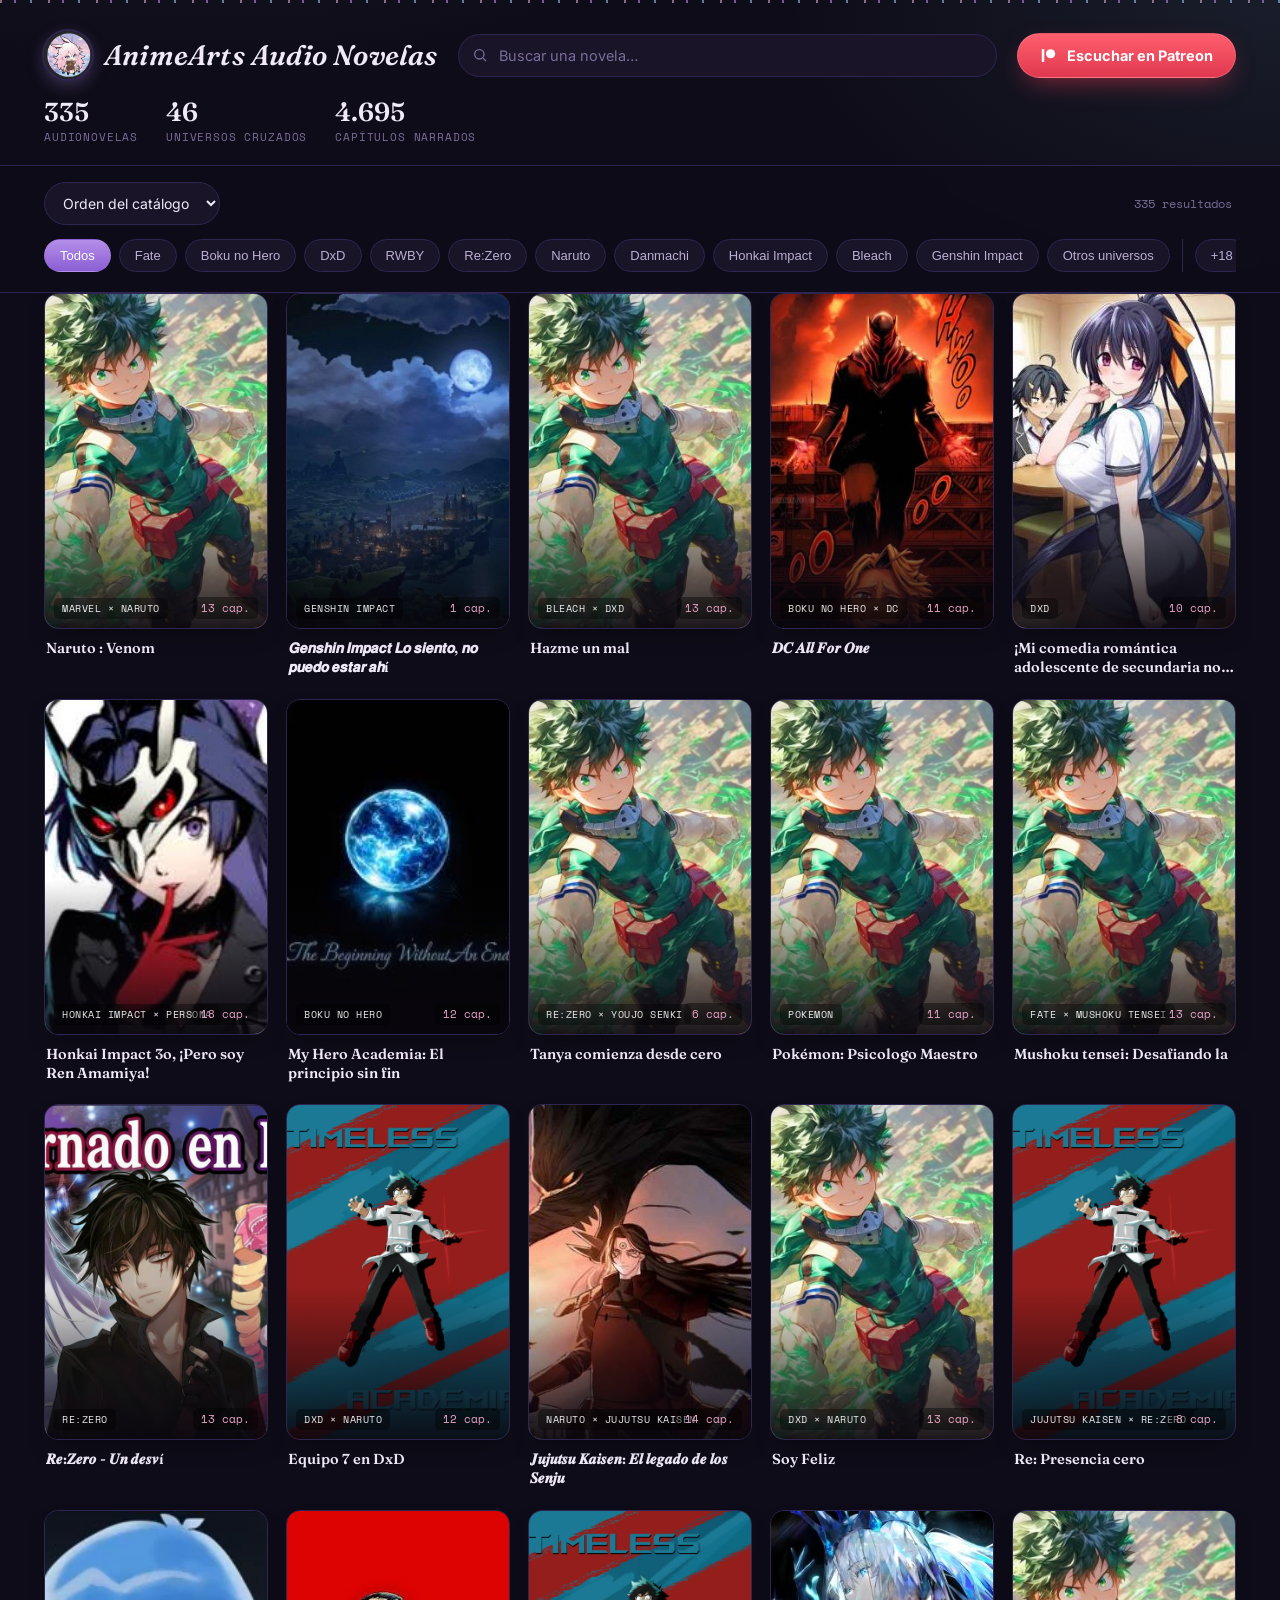
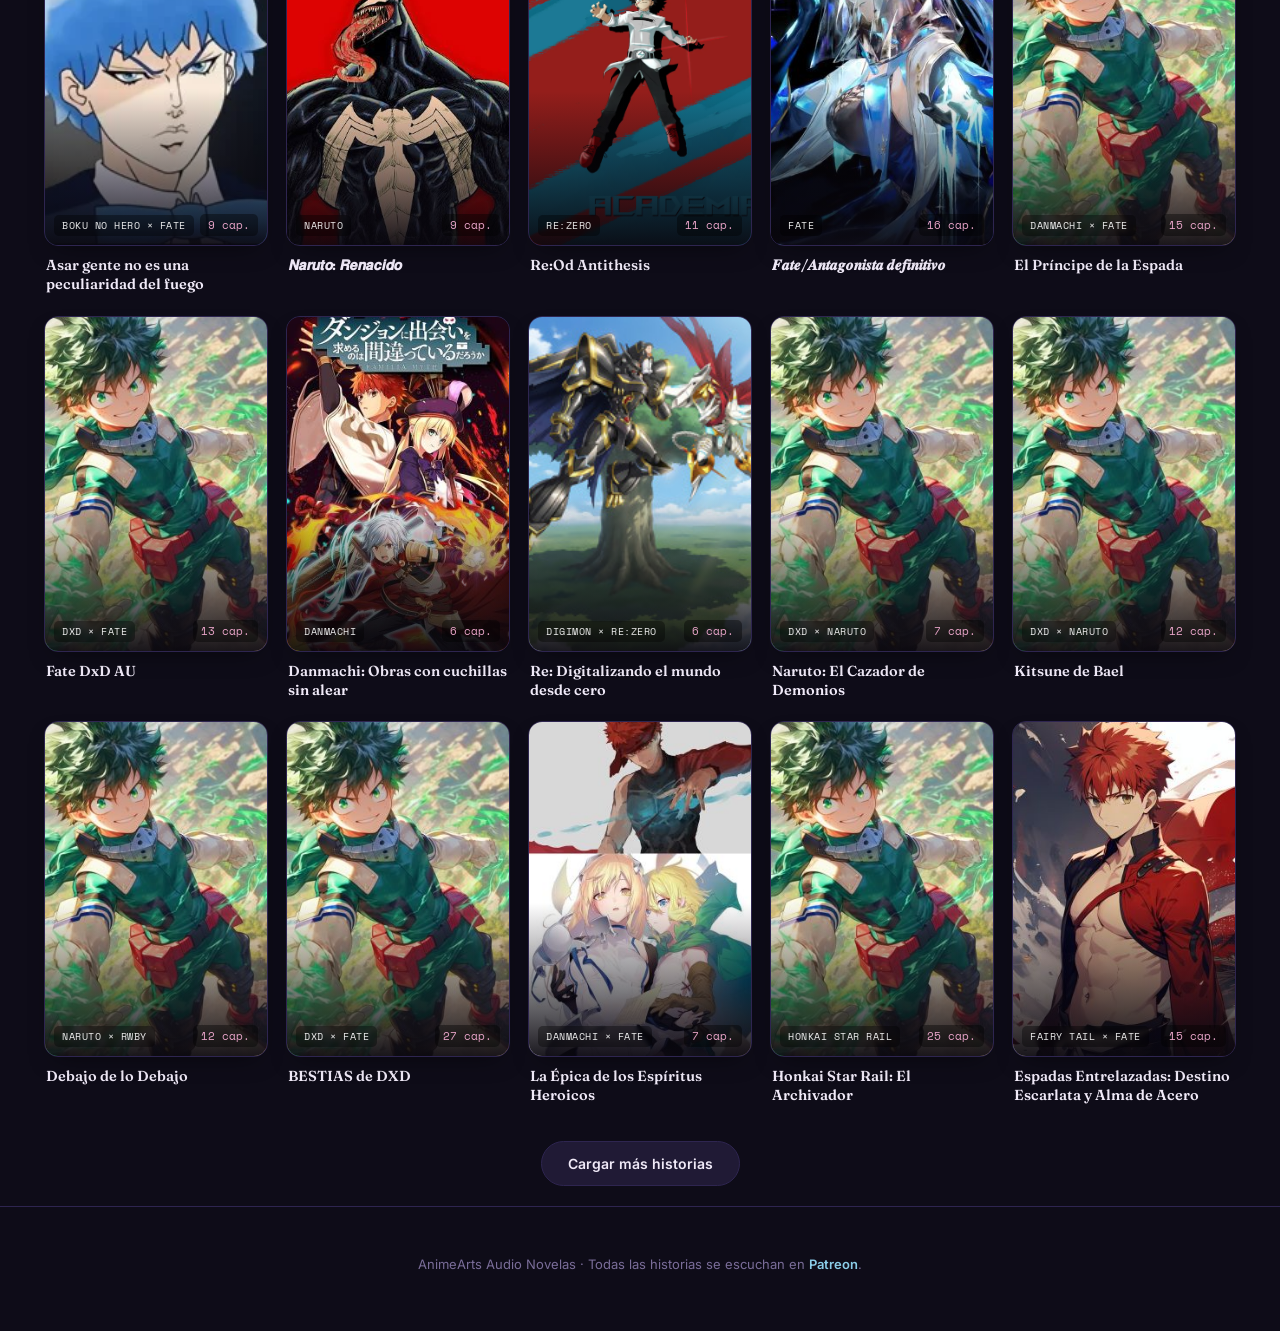
==== commit f86eea67: "Reapply "Rediseño completo v2" This reverts commit fc13364b715621c8efb4167d9f1e8c4d4badd6d6." ====
--- a/index.html
+++ b/index.html
@@ -8,22 +8,18 @@
 <link rel="icon" href="img/logo/favicon.svg" type="image/svg+xml">
 <link rel="preconnect" href="https://fonts.googleapis.com">
 <link rel="preconnect" href="https://fonts.gstatic.com" crossorigin>
-<link href="https://fonts.googleapis.com/css2?family=Fraunces:ital,opsz,wght@0,9..144,300;0,9..144,500;0,9..144,600;0,9..144,700;1,9..144,500;1,9..144,600&family=Inter:wght@400;500;600;700&family=Space+Mono:wght@400;700&display=swap" rel="stylesheet">
+<link href="https://fonts.googleapis.com/css2?family=Fraunces:ital,opsz,wght@0,9..144,600;1,9..144,600&family=Inter:wght@400;500;600;700&family=Space+Mono:wght@400;700&display=swap" rel="stylesheet">
 <link rel="stylesheet" href="style.css">
 </head>
 <body>
-
 <div class="dial-strip"></div>
-
 <header class="top">
   <div class="wrap">
     <div class="top-bar">
-        <div class="brand-mini">
-          <img src="img/logo/perfil.png" alt="AnimeArts Audio Novelas" class="brand-photo">
-          <div>
-            <h1>AnimeArts Audio Novelas</h1>
-          </div>
-        </div>
+      <div class="brand-mini">
+        <img src="img/logo/perfil.png" alt="AnimeArts Audio Novelas" class="brand-photo">
+        <div><h1>AnimeArts Audio Novelas</h1></div>
+      </div>
       <div class="search-box">
         <svg viewBox="0 0 24 24" fill="none" stroke="currentColor" stroke-width="2"><circle cx="11" cy="11" r="7"/><line x1="21" y1="21" x2="16.65" y2="16.65"/></svg>
         <input type="text" id="searchInput" placeholder="Buscar una novela…">
@@ -40,7 +36,6 @@
     </div>
   </div>
 </header>
-
 <div class="controls">
   <div class="wrap">
     <div class="search-row">
@@ -54,7 +49,6 @@
     <div class="chip-row" id="chipRow"></div>
   </div>
 </div>
-
 <main class="wrap">
   <div class="grid" id="grid"></div>
   <div class="empty-state" id="emptyState" style="display:none;">
@@ -66,11 +60,9 @@
     <button class="load-more" id="loadMoreBtn">Cargar más historias</button>
   </div>
 </main>
-
 <footer>
   <p>AnimeArts Audio Novelas · Todas las historias se escuchan en <a href="https://www.patreon.com/c/AnimeFicsArts?vanity=user" target="_blank" rel="noopener">Patreon</a>.</p>
 </footer>
-
 <div class="modal-overlay" id="modalOverlay">
   <div class="modal">
     <div class="modal-band" id="modalBand"></div>
@@ -88,7 +80,6 @@
     </div>
   </div>
 </div>
-
 <script src="script.js"></script>
 </body>
 </html>
--- a/style.css
+++ b/style.css
@@ -1,25 +1,17 @@
-/* =====================================================================
-   AnimeArts Audio Novelas — hoja de estilos
-   ---------------------------------------------------------------------
-   Todos los colores del sitio están centralizados en las variables de
-   :root. Cambia los valores de acá y se actualiza todo el sitio, ya
-   que ningún color está escrito directamente en otra parte del CSS.
-   ===================================================================== */
-
 :root{
-  --bg: #0e0c18;          /* fondo general — azul muy oscuro */
+  --bg: #0e0c18;
   --bg-soft: #130f22;
-  --surface: #191428;     /* tarjetas, buscador */
-  --surface-2: #201a35;   /* superficies secundarias */
-  --line: #2e2550;        /* bordes */
-  --ink: #f0eaf8;         /* texto principal — blanco ligeramente lavanda */
-  --ink-dim: #bbaed4;     /* texto secundario */
-  --ink-faint: #7a6d99;   /* texto terciario */
-  --amber: #e8a4c8;       /* acento principal — rosa lila (color dominante foto) */
+  --surface: #191428;
+  --surface-2: #201a35;
+  --line: #2e2550;
+  --ink: #f0eaf8;
+  --ink-dim: #bbaed4;
+  --ink-faint: #7a6d99;
+  --amber: #e8a4c8;
   --amber-dim: #6e3f5a;
-  --rift: #b48ee8;        /* violeta suave — chips activos, foco */
-  --rift-2: #8bcde8;      /* celeste pastel — links, detalles */
-  --mature: #e2566b;      /* insignia +18 */
+  --rift: #b48ee8;
+  --rift-2: #8bcde8;
+  --mature: #e2566b;
   --patreon: #e0384f;
   --patreon-light: #ff5f6e;
   --radius: 14px;
@@ -42,10 +34,8 @@
 a{color:inherit;}
 .wrap{max-width:var(--maxw); margin:0 auto; padding:0 24px;}
 
-/* ---------- dial strip (motivo distintivo del header) ---------- */
 .dial-strip{
-  height:3px;
-  width:100%;
+  height:3px; width:100%;
   background:repeating-linear-gradient(90deg,
     var(--amber) 0 2px, transparent 2px 14px,
     var(--rift) 14px 16px, transparent 16px 30px,
@@ -53,12 +43,9 @@
   opacity:.6;
 }
 
-/* ---------- header ---------- */
 header.top{
   padding:28px 0 20px;
   border-bottom:1px solid var(--line);
-  position:relative;
-  overflow:hidden;
 }
 .top-bar{
   display:flex; align-items:center; gap:20px; flex-wrap:wrap;
@@ -68,17 +55,12 @@
 }
 .brand-photo{
   width:48px; height:48px; border-radius:50%; object-fit:cover;
-  box-shadow:0 0 0 2px var(--line), 0 6px 18px rgba(143,107,255,.3);
+  box-shadow:0 0 0 2px var(--line), 0 6px 18px rgba(180,142,232,.3);
   flex-shrink:0;
 }
 .top-bar h1{
-  font-family:'Fraunces', serif;
-  font-weight:600;
-  font-style:italic;
-  font-size:clamp(20px,2.4vw,28px);
-  margin:0;
-  letter-spacing:.2px;
-  white-space:nowrap;
+  font-family:'Fraunces', serif; font-weight:600; font-style:italic;
+  font-size:clamp(20px,2.4vw,28px); margin:0; letter-spacing:.2px; white-space:nowrap;
 }
 .patreon-btn{
   display:inline-flex; align-items:center; gap:10px;
@@ -86,26 +68,17 @@
   color:#fff; font-weight:700; text-decoration:none;
   padding:13px 22px; border-radius:100px; font-size:14.5px;
   box-shadow:0 10px 26px -8px rgba(224,56,79,.6);
-  white-space:nowrap;
-  flex-shrink:0;
+  white-space:nowrap; flex-shrink:0;
   transition:transform .15s ease, box-shadow .15s ease;
   border:1px solid rgba(255,255,255,.15);
 }
 .patreon-btn:hover{ transform:translateY(-2px); box-shadow:0 14px 30px -8px rgba(224,56,79,.75); }
 .patreon-btn svg{width:17px;height:17px;flex-shrink:0;}
 
-.stats-row{
-  display:flex; gap:28px; margin-top:20px; flex-wrap:wrap;
-}
-.stat b{
-  font-family:'Fraunces', serif; font-weight:600; font-size:26px; display:block; line-height:1;
-}
-.stat span{
-  font-family:'Space Mono', monospace; font-size:10.5px; letter-spacing:.08em;
-  text-transform:uppercase; color:var(--ink-faint);
-}
-
-/* ---------- controles (buscador, orden, chips) ---------- */
+.stats-row{ display:flex; gap:28px; margin-top:20px; flex-wrap:wrap; }
+.stat b{ font-family:'Fraunces', serif; font-weight:600; font-size:26px; display:block; line-height:1; }
+.stat span{ font-family:'Space Mono', monospace; font-size:10.5px; letter-spacing:.08em; text-transform:uppercase; color:var(--ink-faint); }
+
 .controls{
   position:sticky; top:0; z-index:20;
   background:rgba(14,12,24,.92);
@@ -113,17 +86,12 @@
   border-bottom:1px solid var(--line);
   padding:16px 0;
 }
-.search-row{
-  display:flex; gap:12px; align-items:center; justify-content:space-between; margin-bottom:14px; flex-wrap:wrap;
-}
-.search-box{
-  flex:1 1 320px; position:relative; min-width:0;
-}
+.search-row{ display:flex; gap:12px; align-items:center; justify-content:space-between; margin-bottom:14px; flex-wrap:wrap; }
+.search-box{ flex:1 1 320px; position:relative; min-width:0; }
 .search-box input{
   width:100%; background:var(--surface); border:1px solid var(--line);
   color:var(--ink); padding:12px 16px 12px 40px; border-radius:100px;
-  font-family:'Inter'; font-size:14.5px; outline:none;
-  transition:border-color .15s ease;
+  font-family:'Inter'; font-size:14.5px; outline:none; transition:border-color .15s ease;
 }
 .search-box input:focus{ border-color:var(--rift); }
 .search-box input::placeholder{ color:var(--ink-faint); }
@@ -136,76 +104,34 @@
   padding:11px 14px; border-radius:100px; font-family:'Inter'; font-size:14px;
   outline:none; cursor:pointer;
 }
-.count-pill{
-  font-family:'Space Mono', monospace; font-size:12px; color:var(--ink-faint);
-  white-space:nowrap; padding:0 4px;
-}
-
-.chip-row{
-  display:flex; gap:8px; overflow-x:auto; padding-bottom:4px;
-  scrollbar-width:thin;
-}
+.count-pill{ font-family:'Space Mono', monospace; font-size:12px; color:var(--ink-faint); white-space:nowrap; padding:0 4px; }
+.chip-row{ display:flex; gap:8px; overflow-x:auto; padding-bottom:4px; scrollbar-width:thin; }
 .chip-row::-webkit-scrollbar{height:5px;}
 .chip-row::-webkit-scrollbar-thumb{background:var(--line); border-radius:10px;}
 .chip{
-  flex-shrink:0;
-  background:var(--surface); border:1px solid var(--line); color:var(--ink-dim);
+  flex-shrink:0; background:var(--surface); border:1px solid var(--line); color:var(--ink-dim);
   padding:8px 15px; border-radius:100px; font-size:13px; cursor:pointer;
   transition:all .15s ease; white-space:nowrap; font-weight:500;
 }
 .chip:hover{ border-color:var(--rift); color:var(--ink); }
-.chip.active{
-  background:linear-gradient(180deg, var(--rift), #8a5fd4);
-  border-color:transparent; color:#fff;
-}
-.chip.mature-chip.active{
-  background:linear-gradient(180deg, var(--mature), #b83a4d);
-}
-
-/* ---------- grilla de tarjetas (estilo póster 2:3) ---------- */
+.chip.active{ background:linear-gradient(180deg, var(--rift), #8a5fd4); border-color:transparent; color:#fff; }
+.chip.mature-chip.active{ background:linear-gradient(180deg, var(--mature), #b83a4d); }
+
 main{ padding:32px 0 20px; }
-.grid{
-  display:grid;
-  grid-template-columns:repeat(auto-fill, minmax(200px, 1fr));
-  gap:22px 18px;
-}
-.card{
-  cursor:pointer;
-  display:flex; flex-direction:column;
-  transition:transform .18s ease;
-}
+.grid{ display:grid; grid-template-columns:repeat(auto-fill, minmax(200px, 1fr)); gap:22px 18px; }
+.card{ cursor:pointer; display:flex; flex-direction:column; transition:transform .18s ease; }
 .card:hover{ transform:translateY(-6px); }
-
-/* El póster ocupa la tarjeta casi completa, en relación 2:3 (vertical),
-   igual que una portada de libro o audiolibro. */
 .poster{
-  position:relative;
-  aspect-ratio:2 / 3;
-  width:100%;
-  border-radius:var(--radius);
-  overflow:hidden;
-  background:var(--surface);
-  border:1px solid var(--line);
+  position:relative; aspect-ratio:2/3; width:100%;
+  border-radius:var(--radius); overflow:hidden;
+  background:var(--surface); border:1px solid var(--line);
   box-shadow:0 10px 24px -12px rgba(0,0,0,.6);
   transition:border-color .18s ease, box-shadow .18s ease;
 }
-.card:hover .poster{
-  border-color:var(--rift);
-  box-shadow:0 20px 40px -16px rgba(0,0,0,.7), 0 0 0 1px var(--rift);
-}
-.poster img.cover-img{
-  position:absolute; inset:0; width:100%; height:100%; object-fit:cover;
-  display:block;
-}
-/* Cuando no hay portada real, se usa un fondo generado (gradiente por
-   fandom + "waveform" decorativo) que también respeta el 2:3. */
-.poster .waveform{
-  position:absolute; inset:0; display:flex; align-items:flex-end; justify-content:center; gap:4px;
-  padding:0 18px 22px; opacity:.5;
-}
-.poster .waveform span{
-  width:5px; background:rgba(255,255,255,.55); border-radius:3px;
-}
+.card:hover .poster{ border-color:var(--rift); box-shadow:0 20px 40px -16px rgba(0,0,0,.7), 0 0 0 1px var(--rift); }
+.poster img.cover-img{ position:absolute; inset:0; width:100%; height:100%; object-fit:cover; display:block; }
+.poster .waveform{ position:absolute; inset:0; display:flex; align-items:flex-end; justify-content:center; gap:4px; padding:0 18px 22px; opacity:.5; }
+.poster .waveform span{ width:5px; background:rgba(255,255,255,.55); border-radius:3px; }
 .poster .fandom-label{
   position:absolute; left:9px; bottom:9px; z-index:2;
   font-family:'Space Mono', monospace; font-size:10px; letter-spacing:.05em;
@@ -213,13 +139,9 @@
   background:rgba(0,0,0,.35); padding:3px 8px; border-radius:5px;
   backdrop-filter:blur(2px);
 }
-/* Degradado inferior para que el título/capítulos se lean sobre la
-   portada cuando hay imagen real. */
 .poster::after{
-  content:"";
-  position:absolute; inset:auto 0 0 0; height:46%;
-  background:linear-gradient(to top, rgba(9,7,14,.92), transparent);
-  pointer-events:none;
+  content:""; position:absolute; inset:auto 0 0 0; height:46%;
+  background:linear-gradient(to top, rgba(9,7,14,.92), transparent); pointer-events:none;
 }
 .poster .chapters-badge{
   position:absolute; right:9px; bottom:9px; z-index:2;
@@ -231,12 +153,12 @@
   background:var(--mature); color:#fff; font-size:10px; font-weight:700;
   padding:2px 7px; border-radius:5px; font-family:'Space Mono',monospace;
 }
-
 .card-title{
   font-family:'Fraunces', serif; font-weight:600; font-size:14.5px; line-height:1.3;
   margin:10px 2px 0; color:var(--ink);
   display:-webkit-box; -webkit-line-clamp:2; -webkit-box-orient:vertical; overflow:hidden;
 }
+.cover-img{ position:absolute; inset:0; width:100%; height:100%; object-fit:cover; }
 
 .load-more-wrap{ display:flex; justify-content:center; margin:36px 0 8px; }
 .load-more{
@@ -245,45 +167,33 @@
   font-size:14px; cursor:pointer; transition:all .15s ease;
 }
 .load-more:hover{ border-color:var(--rift); background:var(--surface); }
-
-.empty-state{
-  text-align:center; padding:70px 20px; color:var(--ink-faint);
-}
+.empty-state{ text-align:center; padding:70px 20px; color:var(--ink-faint); }
 .empty-state .glyph{ font-size:34px; margin-bottom:10px; }
 .empty-state h3{ font-family:'Fraunces', serif; color:var(--ink-dim); font-weight:500; margin:0 0 6px;}
 
-/* ---------- modal de detalle ---------- */
 .modal-overlay{
   position:fixed; inset:0; background:rgba(5,4,12,.82);
-  backdrop-filter:blur(4px);
-  display:none; align-items:center; justify-content:center;
+  backdrop-filter:blur(4px); display:none; align-items:center; justify-content:center;
   z-index:100; padding:20px;
 }
 .modal-overlay.open{ display:flex; }
 .modal{
   background:var(--surface); border:1px solid var(--line); border-radius:18px;
-  max-width:560px; width:100%; max-height:86vh; overflow-y:auto;
-  position:relative;
-}
-/* El modal usa "banner" (imagen ancha) si la novela tiene una; si no,
-   usa la misma portada/gradiente que la tarjeta, solo que más alto. */
+  max-width:560px; width:100%; max-height:86vh; overflow-y:auto; position:relative;
+}
 .modal-band{ height:190px; position:relative; background-size:cover; background-position:center; }
 .modal-band img.cover-img{ position:absolute; inset:0; width:100%; height:100%; object-fit:cover; }
 .modal-band::after{
-  content:"";
-  position:absolute; inset:auto 0 0 0; height:60%;
+  content:""; position:absolute; inset:auto 0 0 0; height:60%;
   background:linear-gradient(to top, var(--surface), transparent);
 }
 .modal-close{
   position:absolute; top:14px; right:14px; width:32px; height:32px; border-radius:50%;
   background:rgba(0,0,0,.4); border:1px solid rgba(255,255,255,.2); color:#fff;
-  display:flex; align-items:center; justify-content:center; cursor:pointer; font-size:16px;
-  z-index:3;
+  display:flex; align-items:center; justify-content:center; cursor:pointer; font-size:16px; z-index:3;
 }
 .modal-content{ padding:16px 26px 28px; position:relative; z-index:1; }
-.modal-content h2{
-  font-family:'Fraunces', serif; font-weight:600; font-size:24px; margin:0 0 10px; line-height:1.25;
-}
+.modal-content h2{ font-family:'Fraunces', serif; font-weight:600; font-size:24px; margin:0 0 10px; line-height:1.25; }
 .modal-tags{ display:flex; gap:7px; flex-wrap:wrap; margin-bottom:14px; }
 .tag-pill{
   font-family:'Space Mono', monospace; font-size:10.5px; text-transform:uppercase;
@@ -303,7 +213,6 @@
 }
 .modal-listen svg{width:18px;height:18px;}
 
-/* ---------- footer ---------- */
 footer{
   border-top:1px solid var(--line); padding:36px 0 46px; margin-top:20px;
   text-align:center; color:var(--ink-faint); font-size:13px;
@@ -318,7 +227,7 @@
   .patreon-btn{ width:100%; justify-content:center; order:2; }
   .grid{ grid-template-columns:repeat(auto-fill, minmax(130px,1fr)); gap:14px 10px; }
   .card-title{ font-size:12.5px; }
-  header.top{ padding:34px 0 22px; }
+  header.top{ padding:24px 0 18px; }
 }
 @media (prefers-reduced-motion: reduce){
   *{ transition:none !important; scroll-behavior:auto !important; }
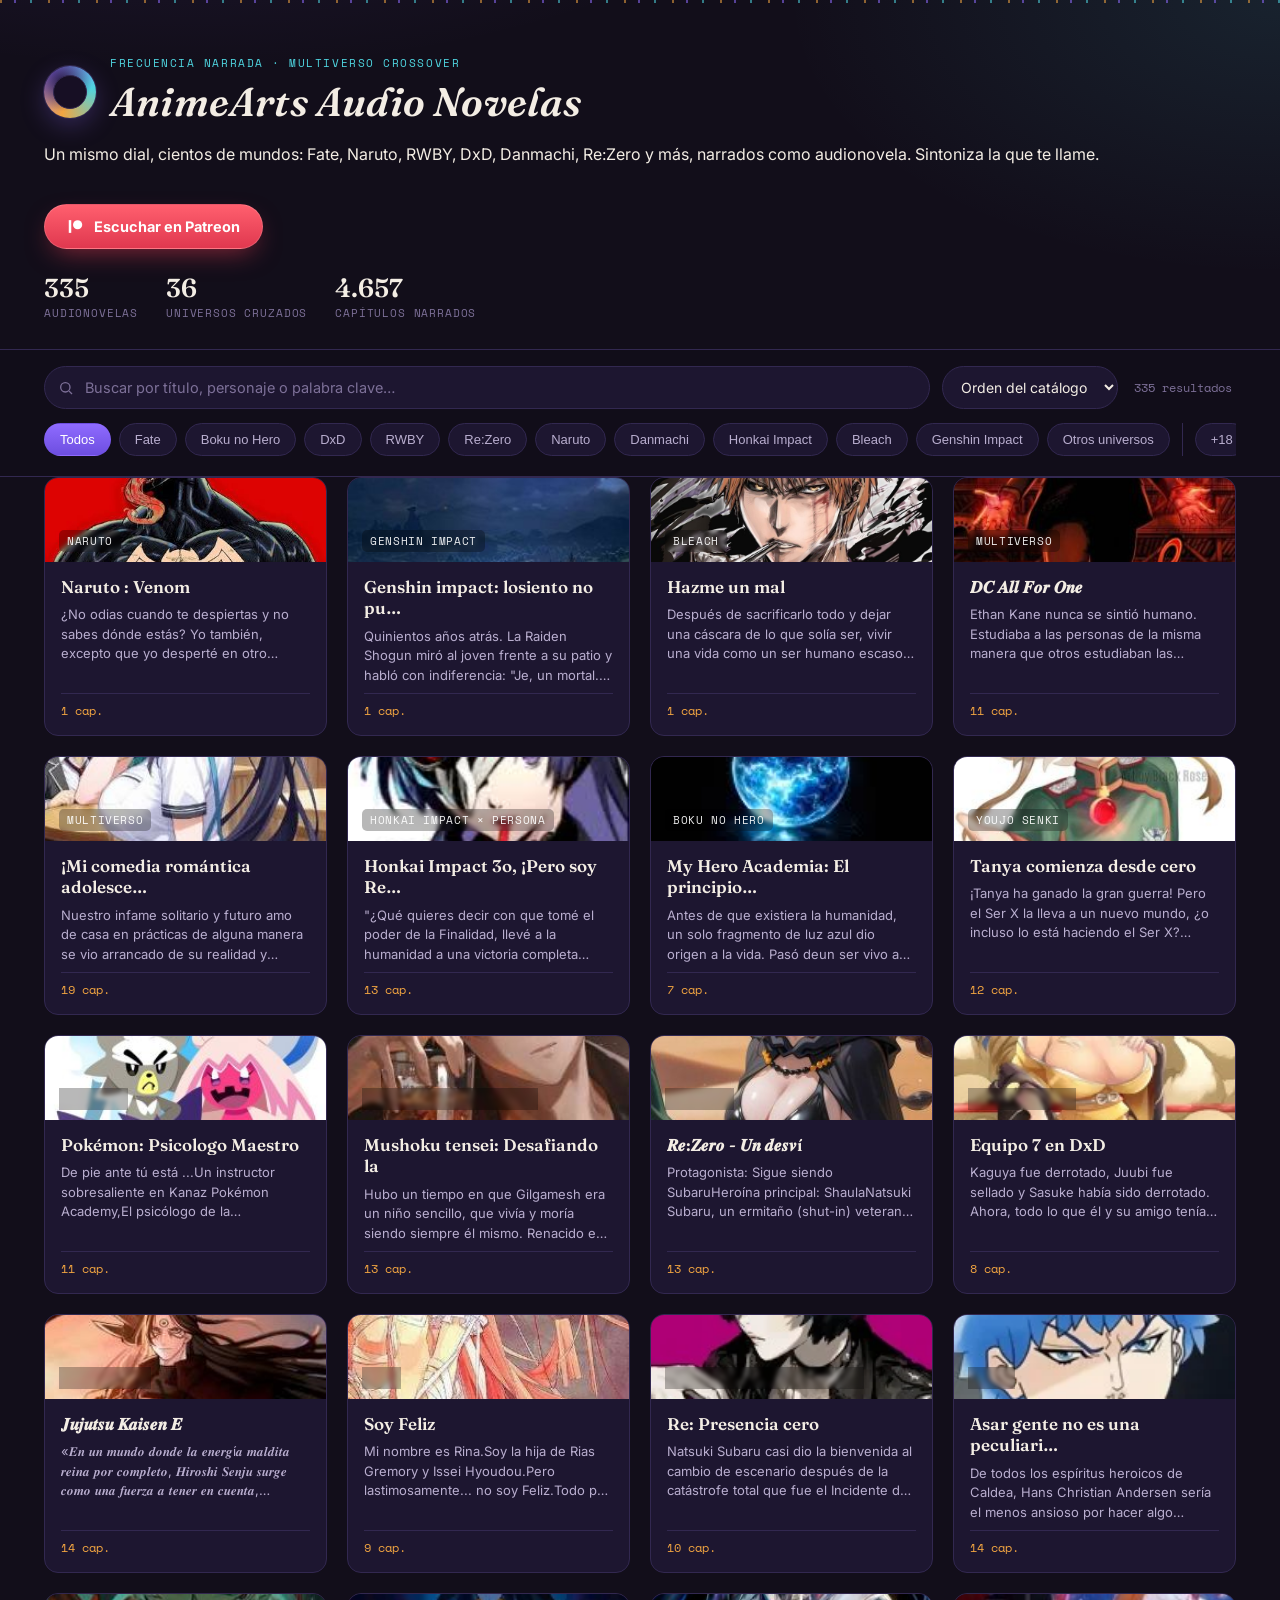
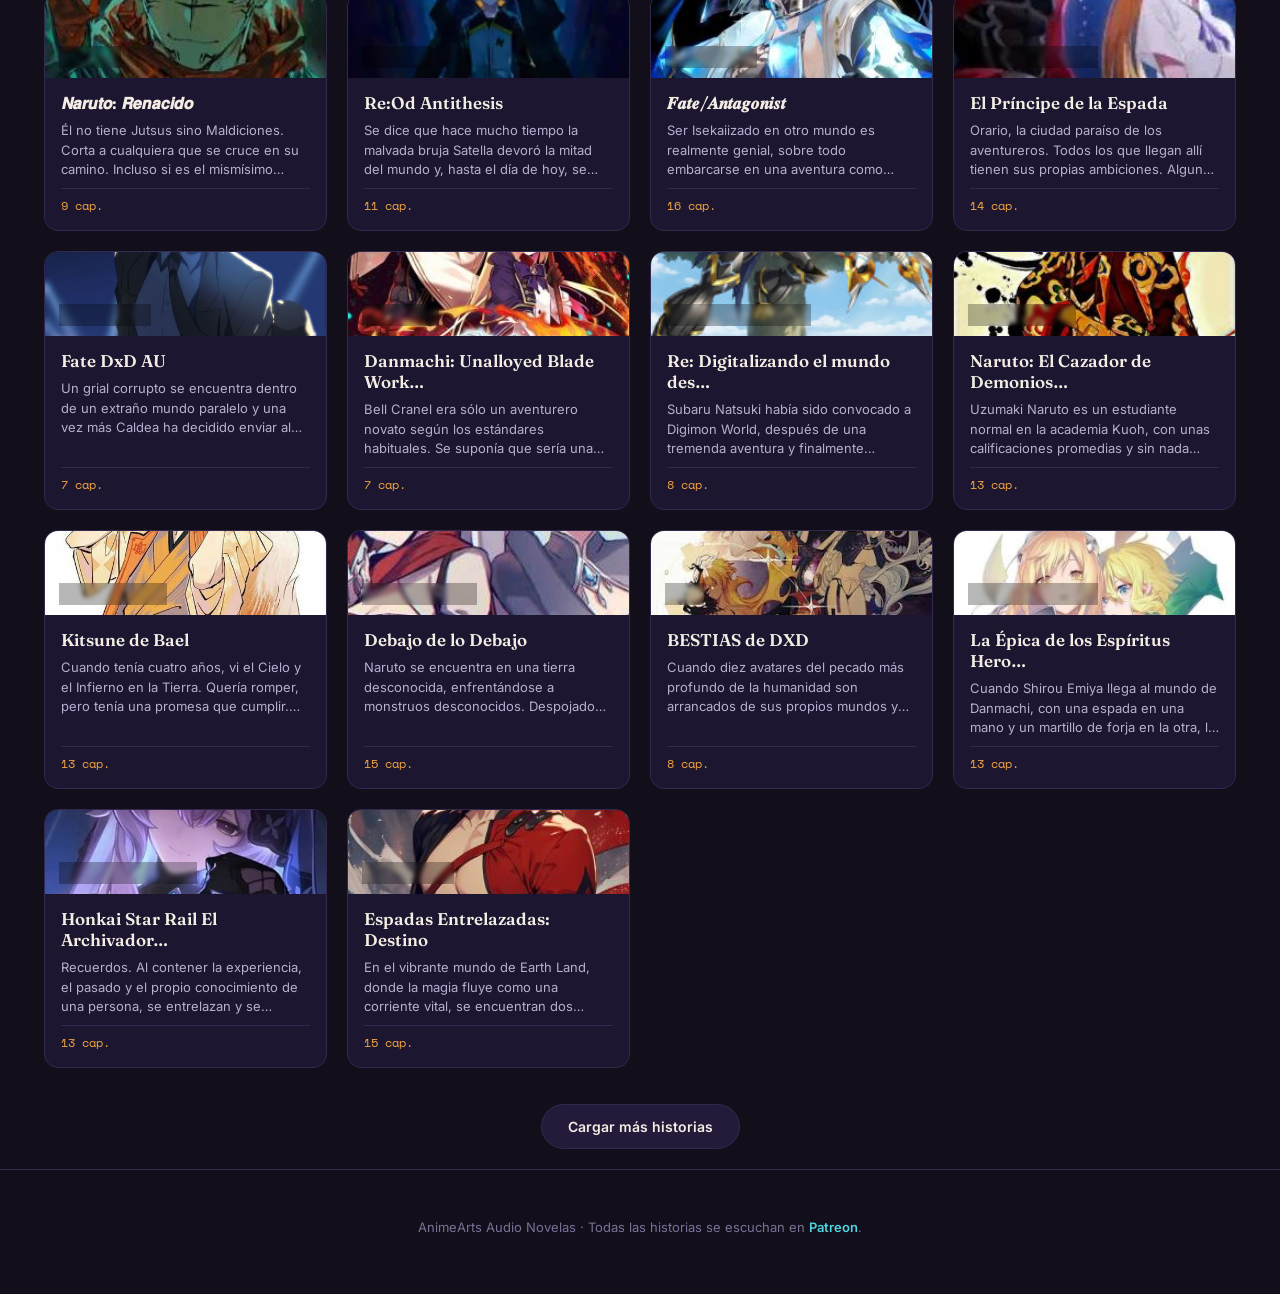
==== commit c466884d: "K" ====
--- a/index.html
+++ b/index.html
@@ -5,24 +5,356 @@
 <meta name="viewport" content="width=device-width, initial-scale=1.0">
 <title>AnimeArts Audio Novelas — Biblioteca</title>
 <meta name="description" content="Catálogo completo de audionovelas crossover de anime y videojuegos. Escúchalas en Patreon.">
-<link rel="icon" href="img/logo/favicon.svg" type="image/svg+xml">
 <link rel="preconnect" href="https://fonts.googleapis.com">
 <link rel="preconnect" href="https://fonts.gstatic.com" crossorigin>
-<link href="https://fonts.googleapis.com/css2?family=Fraunces:ital,opsz,wght@0,9..144,600;1,9..144,600&family=Inter:wght@400;500;600;700&family=Space+Mono:wght@400;700&display=swap" rel="stylesheet">
-<link rel="stylesheet" href="style.css">
+<link href="https://fonts.googleapis.com/css2?family=Fraunces:ital,opsz,wght@0,9..144,300;0,9..144,500;0,9..144,600;0,9..144,700;1,9..144,500;1,9..144,600&family=Inter:wght@400;500;600;700&family=Space+Mono:wght@400;700&display=swap" rel="stylesheet">
+<style>
+:root{
+  --bg: #120e1a;
+  --bg-soft: #170f24;
+  --surface: #1d1630;
+  --surface-2: #241b3a;
+  --line: #322850;
+  --ink: #f3ede4;
+  --ink-dim: #b9aecf;
+  --ink-faint: #7d7098;
+  --amber: #f2a541;
+  --amber-dim: #7a5a2a;
+  --rift: #8f6bff;
+  --rift-2: #4fd5e0;
+  --mature: #e2566b;
+  --radius: 14px;
+  --radius-sm: 8px;
+  --maxw: 1240px;
+}
+
+*{box-sizing:border-box;}
+html{scroll-behavior:smooth;}
+body{
+  margin:0;
+  background:
+    radial-gradient(1200px 600px at 15% -10%, rgba(143,107,255,.16), transparent 60%),
+    radial-gradient(900px 500px at 100% 0%, rgba(79,213,224,.10), transparent 55%),
+    var(--bg);
+  color:var(--ink);
+  font-family:'Inter', sans-serif;
+  -webkit-font-smoothing:antialiased;
+}
+a{color:inherit;}
+.wrap{max-width:var(--maxw); margin:0 auto; padding:0 24px;}
+
+/* ---------- dial strip (signature motif) ---------- */
+.dial-strip{
+  height:3px;
+  width:100%;
+  background:repeating-linear-gradient(90deg,
+    var(--amber) 0 2px, transparent 2px 14px,
+    var(--rift) 14px 16px, transparent 16px 30px,
+    var(--rift-2) 30px 32px, transparent 32px 48px);
+  opacity:.55;
+}
+
+/* ---------- header ---------- */
+header.top{
+  padding:52px 0 28px;
+  border-bottom:1px solid var(--line);
+  position:relative;
+  overflow:hidden;
+}
+.brand-row{
+  display:flex; align-items:flex-start; justify-content:space-between; gap:24px; flex-wrap:wrap;
+}
+.brand{
+  display:flex; align-items:center; gap:14px;
+}
+.brand-mark{
+  width:52px;height:52px;border-radius:50%;
+  flex-shrink:0;
+  background:
+    radial-gradient(circle at 35% 30%, #2a2044, transparent 60%),
+    conic-gradient(from 200deg, var(--amber), var(--rift), var(--rift-2), var(--amber));
+  position:relative;
+  box-shadow:0 0 0 1px var(--line), 0 8px 24px rgba(143,107,255,.25);
+}
+.brand-mark::after{
+  content:"";
+  position:absolute; inset:9px;
+  border-radius:50%;
+  background:var(--bg-soft);
+  border:1px solid var(--line);
+}
+.brand-mark::before{
+  content:"";
+  position:absolute; left:50%; top:50%;
+  width:2px; height:14px;
+  background:var(--amber);
+  transform-origin:bottom center;
+  transform:translate(-50%,-100%) rotate(38deg);
+  border-radius:2px;
+}
+.brand h1{
+  font-family:'Fraunces', serif;
+  font-weight:600;
+  font-style:italic;
+  font-size:clamp(28px,4vw,40px);
+  margin:0 0 2px;
+  letter-spacing:.2px;
+}
+.brand .eyebrow{
+  font-family:'Space Mono', monospace;
+  font-size:11px;
+  letter-spacing:.14em;
+  text-transform:uppercase;
+  color:var(--rift-2);
+  display:block;
+  margin-bottom:6px;
+}
+.brand p.tag{
+  margin:0; color:var(--ink-dim); font-size:14.5px; max-width:46ch;
+}
+.patreon-btn{
+  display:inline-flex; align-items:center; gap:10px;
+  background:linear-gradient(180deg,#ff5f6e,#e0384f);
+  color:#fff; font-weight:700; text-decoration:none;
+  padding:13px 22px; border-radius:100px; font-size:14.5px;
+  box-shadow:0 10px 26px -8px rgba(224,56,79,.6);
+  white-space:nowrap;
+  transition:transform .15s ease, box-shadow .15s ease;
+  border:1px solid rgba(255,255,255,.15);
+}
+.patreon-btn:hover{ transform:translateY(-2px); box-shadow:0 14px 30px -8px rgba(224,56,79,.75); }
+.patreon-btn svg{width:17px;height:17px;flex-shrink:0;}
+
+.stats-row{
+  display:flex; gap:28px; margin-top:26px; flex-wrap:wrap;
+}
+.stat b{
+  font-family:'Fraunces', serif; font-weight:600; font-size:26px; display:block; line-height:1;
+}
+.stat span{
+  font-family:'Space Mono', monospace; font-size:10.5px; letter-spacing:.08em;
+  text-transform:uppercase; color:var(--ink-faint);
+}
+
+/* ---------- controls ---------- */
+.controls{
+  position:sticky; top:0; z-index:20;
+  background:rgba(18,14,26,.92);
+  backdrop-filter:blur(10px);
+  border-bottom:1px solid var(--line);
+  padding:16px 0;
+}
+.search-row{
+  display:flex; gap:12px; align-items:center; margin-bottom:14px; flex-wrap:wrap;
+}
+.search-box{
+  flex:1 1 260px; position:relative;
+}
+.search-box input{
+  width:100%; background:var(--surface); border:1px solid var(--line);
+  color:var(--ink); padding:12px 16px 12px 40px; border-radius:100px;
+  font-family:'Inter'; font-size:14.5px; outline:none;
+  transition:border-color .15s ease;
+}
+.search-box input:focus{ border-color:var(--rift); }
+.search-box input::placeholder{ color:var(--ink-faint); }
+.search-box svg{
+  position:absolute; left:14px; top:50%; transform:translateY(-50%);
+  width:16px; height:16px; color:var(--ink-faint); pointer-events:none;
+}
+select#sort{
+  background:var(--surface); border:1px solid var(--line); color:var(--ink);
+  padding:11px 14px; border-radius:100px; font-family:'Inter'; font-size:14px;
+  outline:none; cursor:pointer;
+}
+.count-pill{
+  font-family:'Space Mono', monospace; font-size:12px; color:var(--ink-faint);
+  white-space:nowrap; padding:0 4px;
+}
+
+.chip-row{
+  display:flex; gap:8px; overflow-x:auto; padding-bottom:4px;
+  scrollbar-width:thin;
+}
+.chip-row::-webkit-scrollbar{height:5px;}
+.chip-row::-webkit-scrollbar-thumb{background:var(--line); border-radius:10px;}
+.chip{
+  flex-shrink:0;
+  background:var(--surface); border:1px solid var(--line); color:var(--ink-dim);
+  padding:8px 15px; border-radius:100px; font-size:13px; cursor:pointer;
+  transition:all .15s ease; white-space:nowrap; font-weight:500;
+}
+.chip:hover{ border-color:var(--rift); color:var(--ink); }
+.chip.active{
+  background:linear-gradient(180deg, var(--rift), #6d4ee0);
+  border-color:transparent; color:#fff;
+}
+.chip.mature-chip.active{
+  background:linear-gradient(180deg, var(--mature), #b83a4d);
+}
+
+/* ---------- grid ---------- */
+main{ padding:32px 0 20px; }
+.grid{
+  display:grid;
+  grid-template-columns:repeat(auto-fill, minmax(252px, 1fr));
+  gap:20px;
+}
+.card{
+  background:var(--surface);
+  border:1px solid var(--line);
+  border-radius:var(--radius);
+  overflow:hidden;
+  cursor:pointer;
+  display:flex; flex-direction:column;
+  transition:transform .18s ease, border-color .18s ease, box-shadow .18s ease;
+  position:relative;
+}
+.card:hover{
+  transform:translateY(-4px);
+  border-color:var(--rift);
+  box-shadow:0 16px 32px -14px rgba(0,0,0,.55);
+}
+.card-band{
+  height:84px; position:relative; overflow:hidden;
+  display:flex; align-items:flex-end; padding:10px 14px;
+}
+.card-band .fandom-label{
+  font-family:'Space Mono', monospace; font-size:10.5px; letter-spacing:.06em;
+  color:rgba(255,255,255,.92); text-transform:uppercase;
+  background:rgba(0,0,0,.28); padding:3px 8px; border-radius:5px;
+  backdrop-filter:blur(2px);
+}
+.card-band .waveform{
+  position:absolute; inset:0; display:flex; align-items:flex-end; gap:3px;
+  padding:0 14px 10px; opacity:.5;
+}
+.card-band .waveform span{
+  width:3px; background:rgba(255,255,255,.55); border-radius:2px;
+}
+.badge-mature{
+  position:absolute; top:8px; right:8px;
+  background:var(--mature); color:#fff; font-size:10px; font-weight:700;
+  padding:2px 7px; border-radius:5px; font-family:'Space Mono',monospace;
+  z-index:2;
+}
+.card-body{ padding:14px 16px 16px; display:flex; flex-direction:column; gap:8px; flex:1;}
+.card-body h3{
+  font-family:'Fraunces', serif; font-weight:600; font-size:17px; line-height:1.25;
+  margin:0; color:var(--ink);
+  display:-webkit-box; -webkit-line-clamp:2; -webkit-box-orient:vertical; overflow:hidden;
+}
+.card-body p{
+  margin:0; font-size:13px; line-height:1.5; color:var(--ink-dim);
+  display:-webkit-box; -webkit-line-clamp:3; -webkit-box-orient:vertical; overflow:hidden;
+}
+.card-foot{
+  margin-top:auto; display:flex; align-items:center; justify-content:space-between;
+  padding-top:8px; border-top:1px solid var(--line);
+}
+.chapters{
+  font-family:'Space Mono', monospace; font-size:11.5px; color:var(--amber);
+}
+.cover-img{
+  position:absolute; inset:0; width:100%; height:100%; object-fit:cover;
+}
+.card-band{ background-size:cover; background-position:center; }
+.modal-band .cover-img{ position:absolute; inset:0; width:100%; height:100%; object-fit:cover; }
+
+.load-more-wrap{ display:flex; justify-content:center; margin:36px 0 8px; }
+.load-more{
+  background:var(--surface-2); border:1px solid var(--line); color:var(--ink);
+  padding:13px 26px; border-radius:100px; font-family:'Inter'; font-weight:600;
+  font-size:14px; cursor:pointer; transition:all .15s ease;
+}
+.load-more:hover{ border-color:var(--rift); background:var(--surface); }
+
+.empty-state{
+  text-align:center; padding:70px 20px; color:var(--ink-faint);
+}
+.empty-state .glyph{ font-size:34px; margin-bottom:10px; }
+.empty-state h3{ font-family:'Fraunces', serif; color:var(--ink-dim); font-weight:500; margin:0 0 6px;}
+
+/* ---------- modal ---------- */
+.modal-overlay{
+  position:fixed; inset:0; background:rgba(8,6,14,.78);
+  backdrop-filter:blur(4px);
+  display:none; align-items:center; justify-content:center;
+  z-index:100; padding:20px;
+}
+.modal-overlay.open{ display:flex; }
+.modal{
+  background:var(--surface); border:1px solid var(--line); border-radius:18px;
+  max-width:560px; width:100%; max-height:86vh; overflow-y:auto;
+  position:relative;
+}
+.modal-band{ height:96px; position:relative; }
+.modal-close{
+  position:absolute; top:14px; right:14px; width:32px; height:32px; border-radius:50%;
+  background:rgba(0,0,0,.4); border:1px solid rgba(255,255,255,.2); color:#fff;
+  display:flex; align-items:center; justify-content:center; cursor:pointer; font-size:16px;
+  z-index:3;
+}
+.modal-content{ padding:24px 26px 28px; }
+.modal-content h2{
+  font-family:'Fraunces', serif; font-weight:600; font-size:24px; margin:0 0 10px; line-height:1.25;
+}
+.modal-tags{ display:flex; gap:7px; flex-wrap:wrap; margin-bottom:14px; }
+.tag-pill{
+  font-family:'Space Mono', monospace; font-size:10.5px; text-transform:uppercase;
+  letter-spacing:.05em; background:var(--surface-2); border:1px solid var(--line);
+  color:var(--ink-dim); padding:4px 9px; border-radius:6px;
+}
+.modal-content p.synopsis{ color:var(--ink-dim); font-size:14.5px; line-height:1.65; margin:0 0 22px;}
+.modal-meta{ display:flex; gap:18px; margin-bottom:22px; flex-wrap:wrap; }
+.modal-meta div span{ display:block; }
+.modal-meta .k{ font-family:'Space Mono', monospace; font-size:10px; text-transform:uppercase; color:var(--ink-faint); letter-spacing:.06em; margin-bottom:3px;}
+.modal-meta .v{ font-family:'Fraunces', serif; font-weight:600; font-size:17px; }
+.modal-listen{
+  display:flex; align-items:center; justify-content:center; gap:10px;
+  width:100%; background:linear-gradient(180deg,#ff5f6e,#e0384f); color:#fff;
+  text-decoration:none; font-weight:700; padding:15px; border-radius:100px; font-size:15px;
+  box-shadow:0 10px 26px -10px rgba(224,56,79,.65);
+}
+.modal-listen svg{width:18px;height:18px;}
+
+/* ---------- footer ---------- */
+footer{
+  border-top:1px solid var(--line); padding:36px 0 46px; margin-top:20px;
+  text-align:center; color:var(--ink-faint); font-size:13px;
+}
+footer a{ color:var(--rift-2); text-decoration:none; font-weight:600; }
+footer a:hover{ text-decoration:underline; }
+
+@media (max-width:640px){
+  .brand-row{ flex-direction:column; }
+  .patreon-btn{ width:100%; justify-content:center; }
+  .grid{ grid-template-columns:repeat(auto-fill, minmax(150px,1fr)); gap:12px; }
+  .card-body h3{ font-size:15px; }
+  .card-body p{ -webkit-line-clamp:2; font-size:12px; }
+  header.top{ padding:34px 0 22px; }
+}
+@media (prefers-reduced-motion: reduce){
+  *{ transition:none !important; scroll-behavior:auto !important; }
+}
+</style>
 </head>
 <body>
+
 <div class="dial-strip"></div>
+
 <header class="top">
   <div class="wrap">
-    <div class="top-bar">
-      <div class="brand-mini">
-        <img src="img/logo/perfil.png" alt="AnimeArts Audio Novelas" class="brand-photo">
-        <div><h1>AnimeArts Audio Novelas</h1></div>
-      </div>
-      <div class="search-box">
-        <svg viewBox="0 0 24 24" fill="none" stroke="currentColor" stroke-width="2"><circle cx="11" cy="11" r="7"/><line x1="21" y1="21" x2="16.65" y2="16.65"/></svg>
-        <input type="text" id="searchInput" placeholder="Buscar una novela…">
+    <div class="brand-row">
+      <div>
+        <div class="brand">
+          <div class="brand-mark"></div>
+          <div>
+            <span class="eyebrow">Frecuencia narrada · Multiverso crossover</span>
+            <h1>AnimeArts Audio Novelas</h1>
+          </div>
+        </div>
+        <p class="tag">Un mismo dial, cientos de mundos: Fate, Naruto, RWBY, DxD, Danmachi, Re:Zero y más, narrados como audionovela. Sintoniza la que te llame.</p>
       </div>
       <a class="patreon-btn" href="https://www.patreon.com/c/AnimeFicsArts?vanity=user" target="_blank" rel="noopener">
         <svg viewBox="0 0 24 24" fill="currentColor"><circle cx="15" cy="9.5" r="6.5"/><rect x="2.5" y="3" width="3.5" height="18"/></svg>
@@ -36,9 +368,14 @@
     </div>
   </div>
 </header>
+
 <div class="controls">
   <div class="wrap">
     <div class="search-row">
+      <div class="search-box">
+        <svg viewBox="0 0 24 24" fill="none" stroke="currentColor" stroke-width="2"><circle cx="11" cy="11" r="7"/><line x1="21" y1="21" x2="16.65" y2="16.65"/></svg>
+        <input type="text" id="searchInput" placeholder="Buscar por título, personaje o palabra clave…">
+      </div>
       <select id="sort">
         <option value="orden">Orden del catálogo</option>
         <option value="az">A–Z</option>
@@ -49,6 +386,7 @@
     <div class="chip-row" id="chipRow"></div>
   </div>
 </div>
+
 <main class="wrap">
   <div class="grid" id="grid"></div>
   <div class="empty-state" id="emptyState" style="display:none;">
@@ -60,12 +398,16 @@
     <button class="load-more" id="loadMoreBtn">Cargar más historias</button>
   </div>
 </main>
+
 <footer>
   <p>AnimeArts Audio Novelas · Todas las historias se escuchan en <a href="https://www.patreon.com/c/AnimeFicsArts?vanity=user" target="_blank" rel="noopener">Patreon</a>.</p>
 </footer>
+
 <div class="modal-overlay" id="modalOverlay">
   <div class="modal">
-    <div class="modal-band" id="modalBand"></div>
+    <div class="modal-band" id="modalBand">
+      <div class="modal-close" id="modalClose">✕</div>
+    </div>
     <div class="modal-content">
       <h2 id="modalTitle"></h2>
       <div class="modal-tags" id="modalTags"></div>
@@ -80,6 +422,255 @@
     </div>
   </div>
 </div>
-<script src="script.js"></script>
+
+<script id="novelas-data" type="application/json">[{"title": "Naruto : Venom", "synopsis": "¿No odias cuando te despiertas y no sabes dónde estás? Yo también, excepto que yo desperté en otro universo. . . . Y de alguna manera, terminé con un parásito dentro de mí.", "chapters": 1, "fandoms": ["Naruto"], "status": "En emisión", "mature": false, "link": "https://www.patreon.com/collection/2350790", "cover": "img/covers/naruto-venom.jpg"}, {"title": "Genshin impact: losiento no pu…", "synopsis": "Quinientos años atrás. La Raiden Shogun miró al joven frente a su patio y habló con indiferencia: \"Je, un mortal... Para la 'eternidad', la tuya no es más que una vida fugaz... Bueno, supongo que te haré compañía por un tiempo.\" Quinientos años después. Un lecho de muerte. \"¡Wahhh, tonto testarudo, aguanta! ¡No te atrevas a morir!\" Un pequeño árbol plantado hace muchos años, regado día y noche, pe…", "chapters": 1, "fandoms": ["Genshin Impact"], "status": "En emisión", "mature": false, "link": "https://www.patreon.com/collection/2350784", "cover": "img/covers/genshin-impact-losiento-no-pu.jpg"}, {"title": "Hazme un mal", "synopsis": "Después de sacrificarlo todo y dejar una cáscara de lo que solía ser, vivir una vida como un ser humano escaso presiona a Ichigo más que las innumerables batallas por las que ha pasado. Entonces, ¿qué debe hacer cuando llega la oportunidad de recuperarlo todo y algo más? ¿Tomarlo o alejarse? Pero sólo hay un truco: condenar su alma.", "chapters": 1, "fandoms": ["Bleach"], "status": "En emisión", "mature": false, "link": "https://www.patreon.com/collection/2350781", "cover": "img/covers/hazme-un-mal.jpg"}, {"title": "​𝑫𝑪 𝑨𝒍𝒍 𝑭𝒐𝒓 𝑶𝒏𝒆", "synopsis": "Ethan Kane nunca se sintió humano. Estudiaba a las personas de la misma manera que otros estudiaban las ecuaciones: intentando comprender qué las hacía reales, qué las hacía sentir. Pero sin importar cuánto se esforzara por encajar, su vida seguía vacía. Hasta que un momento violento lo cambió todo. Le quitó algo a alguien... algo que no debería ser posible. Y, por primera vez, el mundo cobró sent…", "chapters": 11, "fandoms": [], "status": "En emisión", "mature": false, "link": "https://www.patreon.com/collection/2350769", "cover": "img/covers/dc-all-for-one.jpg"}, {"title": "¡Mi comedia romántica adolesce…", "synopsis": "Nuestro infame solitario y futuro amo de casa en prácticas de alguna manera se vio arrancado de su realidad y renació en una nueva. Sin ser consciente de los peligros de este mundo y su naturaleza caótica pero pervertida. ¿Cómo se adaptará y podrá liberarse de sus nuevos \"amigos\" que buscan llamar la atención?", "chapters": 19, "fandoms": [], "status": "En emisión", "mature": false, "link": "https://www.patreon.com/collection/2344102", "cover": "img/covers/mi-comedia-romantica-adolesce.jpg"}, {"title": "Honkai Impact 3o, ¡Pero soy Re…", "synopsis": "\"¿Qué quieres decir con que tomé el poder de la Finalidad, llevé a la humanidad a una victoria completa sobre el juicio de los Honkai y salvé al mundo con éxito?\"El nueve veces almirante Ren Amamiya recordó su última Persona, Satanael, que era tan magnífica como una montaña. Miró a Bronya, Rita y las otras chicas Ladrón Fantasma detrás de él —chicas que había asumido que eran solo personajes de", "chapters": 13, "fandoms": ["Honkai Impact", "Persona"], "status": "Completada", "mature": false, "link": "https://www.patreon.com/collection/2344100", "cover": "img/covers/honkai-impact-3o-pero-soy-re.jpg"}, {"title": "My Hero Academia: El principio…", "synopsis": "Antes de que existiera la humanidad, un solo fragmento de luz azul dio origen a la vida. Pasó deun ser vivo a otro a lo largo de miles de millones de años, evolucionando, aprendiendo y recordando cada muerte que soportó. A través de ciclos interminables de vida y renacimiento, llegó a comprender una verdad por encima de todas: la vida debe continuar.Luego se encontró con los humanos.A diferenci", "chapters": 7, "fandoms": ["Boku no Hero"], "status": "En emisión", "mature": false, "link": "https://www.patreon.com/collection/2344098", "cover": "img/covers/my-hero-academia-el-principio.jpg"}, {"title": "Tanya comienza desde cero", "synopsis": "¡Tanya ha ganado la gran guerra! Pero el Ser X la lleva a un nuevo mundo, ¿o incluso lo está haciendo el Ser X? Quién sabe. Lo único que sabe con certeza es que su suerte siempre parece terrible. ¡Y que esta vez obtendrá su final feliz sin importar el costo! (Subiré capítulos de AO3 gradualmente con el tiempo).", "chapters": 12, "fandoms": ["Youjo Senki"], "status": "En emisión", "mature": false, "link": "https://www.patreon.com/collection/2344095", "cover": "img/covers/tanya-comienza-desde-cero.jpg"}, {"title": "Pokémon: Psicologo Maestro", "synopsis": "De pie ante tú está ...Un instructor sobresaliente en Kanaz Pokémon Academy,El psicólogo de la Corporación Devon,El asesor principal del equipo de Rocket,El verdadero papa del equipo de plasma,El mentor de la vida de Steven Stone,El amigo cercano de Lance,El confidente de Cynthia,Mewtwo es el médico asistente,Y un profesor de Pokémon-¡Duncan!-------------Duncan, un apasionado fanático", "chapters": 11, "fandoms": ["Pokemon"], "status": "En emisión", "mature": false, "link": "https://www.patreon.com/collection/2338918", "cover": "img/covers/pokemon-psicologo-maestro.jpg"}, {"title": "Mushoku tensei: Desafiando la", "synopsis": "Hubo un tiempo en que Gilgamesh era un niño sencillo, que vivía y moría siendo siempre él mismo. Renacido en la magnífica ciudad de Uruk, se convirtió en un rey venerado en sus últimos días. Su historia se forjó como la de un hombre que desafió la autoridad divina, ascendiendo al trono como Emperador de la humanidad con el propósito de borrar las marcas que los dioses habían dejado en los corazone…", "chapters": 13, "fandoms": ["Fate", "Mushoku Tensei"], "status": "En emisión", "mature": false, "link": "https://www.patreon.com/collection/2338914", "cover": "img/covers/mushoku-tensei-desafiando-la.jpg"}, {"title": "𝑹𝒆:𝒁𝒆𝒓𝒐 - 𝑼𝒏 𝒅𝒆𝒔𝒗í", "synopsis": "Protagonista: Sigue siendo SubaruHeroína principal: ShaulaNatsuki Subaru, un ermitaño (shut-in) veterano, apenas acababa de salir de una tienda de conveniencia. Los bocadillos en sus manos ni siquiera habían tenido tiempo de entibiarse antes de que volviera en sí y se encontrara dentro de una edificación conocida como la Torre de Vigilancia Pléyades.-¡¿Podría ser esto la legendaria... invoca", "chapters": 13, "fandoms": ["Re:Zero"], "status": "En emisión", "mature": false, "link": "https://www.patreon.com/collection/2338913", "cover": "img/covers/re-zero-un-desvi.jpg"}, {"title": "Equipo 7 en DxD", "synopsis": "Kaguya fue derrotado, Juubi fue sellado y Sasuke había sido derrotado. Ahora, todo lo que él y su amigo tenían que hacer era deshacer el Mugen Tsukuyomi. Excepto... No pueden. Y las Naciones Elementales dejan de existir. \"¡Gracias Kami que llegó Ophis!\" Harem", "chapters": 8, "fandoms": ["DxD", "Naruto"], "status": "En emisión", "mature": false, "link": "https://www.patreon.com/collection/2338912", "cover": "img/covers/equipo-7-en-dxd.webp"}, {"title": "𝑱𝒖𝒋𝒖𝒕𝒔𝒖 𝑲𝒂𝒊𝒔𝒆𝒏 𝑬", "synopsis": "​«𝑬𝒏 𝒖𝒏 𝒎𝒖𝒏𝒅𝒐 𝒅𝒐𝒏𝒅𝒆 𝒍𝒂 𝒆𝒏𝒆𝒓𝒈í𝒂 𝒎𝒂𝒍𝒅𝒊𝒕𝒂 𝒓𝒆𝒊𝒏𝒂 𝒑𝒐𝒓 𝒄𝒐𝒎𝒑𝒍𝒆𝒕𝒐, 𝑯𝒊𝒓𝒐𝒔𝒉𝒊 𝑺𝒆𝒏𝒋𝒖 𝒔𝒖𝒓𝒈𝒆 𝒄𝒐𝒎𝒐 𝒖𝒏𝒂 𝒇𝒖𝒆𝒓𝒛𝒂 𝒂 𝒕𝒆𝒏𝒆𝒓 𝒆𝒏 𝒄𝒖𝒆𝒏𝒕𝒂, 𝒅𝒐𝒎𝒊𝒏𝒂𝒏𝒅𝒐 𝒆𝒍 𝒂𝒏𝒕𝒊𝒈𝒖𝒐 𝒚 𝒇𝒐𝒓𝒎𝒂𝒃𝒍𝒆 𝑺𝒉𝒊𝒏𝒃𝒐𝒌𝒖 𝒏𝒐 𝑱𝒖𝒎𝒐𝒏. 𝑪𝒐𝒏 𝒖𝒏𝒂 𝒄𝒐𝒏𝒇𝒊𝒂𝒏𝒛𝒂 𝒊𝒏𝒒𝒖𝒆𝒃𝒓𝒂𝒏𝒕𝒂𝒃𝒍𝒆 𝒚 𝒖𝒏 𝒄𝒂𝒓𝒊𝒔𝒎𝒂 𝒔𝒊𝒏 𝒍í𝒎𝒊𝒕𝒆", "chapters": 14, "fandoms": [], "status": "En emisión", "mature": false, "link": "https://www.patreon.com/collection/2326476", "cover": "img/covers/jujutsu-kaisen-e.jpg"}, {"title": "Soy Feliz", "synopsis": "Mi nombre es Rina.Soy la hija de Rias Gremory y Issei Hyoudou.Pero lastimosamente... no soy Feliz.Todo por que el portador de la Longimus siempre quiso perseguir su sueño de ser el Rey del Harem, teniendo hijos y hijos con todas sus esposas.Y Yo... siempre fui ignora por ellos.Nunca pudo tener una vida normal, siempre siendo olvidada, por todos a los que pense que eran mi familia....", "chapters": 9, "fandoms": ["DxD"], "status": "En emisión", "mature": false, "link": "https://www.patreon.com/collection/2326471", "cover": "img/covers/soy-feliz.jpg"}, {"title": "Re: Presencia cero", "synopsis": "Natsuki Subaru casi dio la bienvenida al cambio de escenario después de la catástrofe total que fue el Incidente de Shibuya. En comparación con los esfuerzos de ser un hechicero de Jujutsu, terminar en una fantasía medieval bien podría ser unas vacaciones, ¿verdad? ...R-¿Verdad? Maldita sea. Au pesado. Harem", "chapters": 10, "fandoms": ["Re:Zero", "Jujutsu Kaisen"], "status": "En emisión", "mature": false, "link": "https://www.patreon.com/collection/2326470", "cover": "img/covers/re-presencia-cero.webp"}, {"title": "Asar gente no es una peculiari…", "synopsis": "De todos los espíritus heroicos de Caldea, Hans Christian Andersen sería el menos ansioso por hacer algo relacionado con los héroes. Ahora, el autor de libros infantiles reencarnado debe usar sus cuentos de hadas para enfrentarse a un mundo lleno hasta el borde de héroes y villanos más competentes. Al menos todavía podía asar a la gente a su antojo. Pero ¿dónde está Kiara...", "chapters": 14, "fandoms": ["Fate"], "status": "En emisión", "mature": false, "link": "https://www.patreon.com/collection/2326468", "cover": "img/covers/asar-gente-no-es-una-peculiari.webp"}, {"title": "𝙉𝙖𝙧𝙪𝙩𝙤: 𝙍𝙚𝙣𝙖𝙘𝙞𝙙𝙤", "synopsis": "Él no tiene Jutsus sino Maldiciones. Corta a cualquiera que se cruce en su camino. Incluso si es el mismísimo Sabio. Un chico común lentamente corrompido por el poder y la oscuridad. Ahora no desea detenerse. ¿Cómo cambiará la historia cuando el rey de las maldiciones esté jugando Ninja en la Nación Elemental? ¿Bailará con Madara Uchiha? ¿Quién será su waifu? ¿Por qué no todas? ¡Nah! ¿Las mujeres", "chapters": 9, "fandoms": ["Naruto"], "status": "En emisión", "mature": false, "link": "https://www.patreon.com/collection/2326454", "cover": "img/covers/naruto-renacido.jpg"}, {"title": "Re:Od Antithesis", "synopsis": "Se dice que hace mucho tiempo la malvada bruja Satella devoró la mitad del mundo y, hasta el día de hoy, se desconoce el verdadero alcance de lo que se perdió en el gran cataclismo. Pero eso es mentira, Od Laguna nunca lo olvida.", "chapters": 11, "fandoms": ["Re:Zero"], "status": "En emisión", "mature": false, "link": "https://www.patreon.com/collection/2326450", "cover": "img/covers/re-od-antithesis.webp"}, {"title": "𝑭𝒂𝒕𝒆/𝑨𝒏𝒕𝒂𝒈𝒐𝒏𝒊𝒔𝒕", "synopsis": "Ser Isekaiizado en otro mundo es realmente genial, sobre todo embarcarse en una aventura como héroe para derrotar al Rey Demonio, que resulta ser una mujer, y hacerla parte de tu harén. Es realmente el sueño de millones de personas que esperan ser Isekaiizados en otro mundo. Si Reinhard fuera Isekaiizado así, podría sonreír por el resto de su vida. Sin embargo, el destino tiene otros planes para é…", "chapters": 16, "fandoms": [], "status": "En emisión", "mature": false, "link": "https://www.patreon.com/collection/2326449", "cover": "img/covers/fate-antagonist.jpg"}, {"title": "El Príncipe de la Espada", "synopsis": "Orario, la ciudad paraíso de los aventureros. Todos los que llegan allí tienen sus propias ambiciones. Algunos quieren hacerse fuertes, otros sueñan con restaurar el orgullo de su raza, y otros aspiran a la riqueza y la fama. Entre ellos se encuentran aquellos que podrían considerarse ingenuos o ingenuos: aquellos que desean convertirse en héroes. Por supuesto, Emiya Shirou es uno de los ingenuos.…", "chapters": 14, "fandoms": ["Fate", "Danmachi"], "status": "En emisión", "mature": false, "link": "https://www.patreon.com/collection/2326448", "cover": "img/covers/el-principe-de-la-espada.jpg"}, {"title": "Fate DxD AU", "synopsis": "Un grial corrupto se encuentra dentro de un extraño mundo paralelo y una vez más Caldea ha decidido enviar al último maestro de la humanidad, Ritsuka Fujimaru, a cazarlo. Desafortunadamente, debido al mal momento de uno de ellos, Rizevim Livan Lucifer, el procedimiento de cambio de rayos termina en catástrofe cuando el único maestro es enviado solo a este mundo paralelo. Afortunadamente para él, I…", "chapters": 7, "fandoms": ["Fate", "DxD"], "status": "En emisión", "mature": false, "link": "https://www.patreon.com/collection/2319680", "cover": "img/covers/fate-dxd-au.jpg"}, {"title": "Danmachi: Unalloyed Blade Work…", "synopsis": "Bell Cranel era sólo un aventurero novato según los estándares habituales. Se suponía que sería una carrera normal por una mazmorra, a excepción del minotauro que comenzó a perseguirlo. Justo cuando se perdió toda esperanza, apareció un hombre misterioso y le salvó la vida. Y así se forjó una nueva leyenda de héroes.", "chapters": 7, "fandoms": ["Danmachi"], "status": "En emisión", "mature": false, "link": "https://www.patreon.com/collection/2319677", "cover": "img/covers/danmachi-unalloyed-blade-work.jpg"}, {"title": "Re: Digitalizando el mundo des…", "synopsis": "Subaru Natsuki había sido convocado a Digimon World, después de una tremenda aventura y finalmente habiendo completado su viaje, pensó que finalmente podría regresar a casa... pero cierta bruja no lo permitió.", "chapters": 8, "fandoms": ["Re:Zero", "Digimon"], "status": "Completada", "mature": false, "link": "https://www.patreon.com/collection/2319671", "cover": "img/covers/re-digitalizando-el-mundo-des.jpg"}, {"title": "Naruto: El Cazador de Demonios…", "synopsis": "Uzumaki Naruto es un estudiante normal en la academia Kuoh, con unas calificaciones promedias y sin nada demasiado destacable, salvo su enorme y sorprendente habilidad para el kendo. En un mundo donde lo sobrenatural parece haber cobrado vida de un día para otro, Naruto se verá forzado a reconciliarse con su pasado, a tomar de nuevo una espada para devolver la paz que sus ancestros tanto buscaro", "chapters": 13, "fandoms": ["DxD", "Naruto"], "status": "En emisión", "mature": false, "link": "https://www.patreon.com/collection/2319670", "cover": "img/covers/naruto-el-cazador-de-demonios.jpg"}, {"title": "Kitsune de Bael", "synopsis": "Cuando tenía cuatro años, vi el Cielo y el Infierno en la Tierra. Quería romper, pero tenía una promesa que cumplir. Perseveré a pesar de todas mis dificultades. Reescritura de Werefox de Bael. Strong Naruto, Harem, Three-Way Crossover One Piece/Elementos/personajes de Naruto, Mundo DxD, Limones", "chapters": 13, "fandoms": ["DxD", "Naruto", "One Piece"], "status": "En emisión", "mature": false, "link": "https://www.patreon.com/collection/2311113", "cover": "img/covers/kitsune-de-bael.jpg"}, {"title": "Debajo de lo Debajo", "synopsis": "Naruto se encuentra en una tierra desconocida, enfrentándose a monstruos desconocidos. Despojado de la mayor parte de su poder, necesitará adaptarse no solo para sobrevivir sino para prosperar. ¿Podrán el trabajo duro y la habilidad compensar la diferencia? Esta es una historia sobre recuperarse de un desastre, superar grandes desafíos y adaptarse a circunstancias increíbles. Weiss x Naruto de niv…", "chapters": 15, "fandoms": ["RWBY", "Naruto"], "status": "En emisión", "mature": false, "link": "https://www.patreon.com/collection/2311111", "cover": "img/covers/debajo-de-lo-debajo.jpg"}, {"title": "BESTIAS de DXD", "synopsis": "Cuando diez avatares del pecado más profundo de la humanidad son arrancados de sus propios mundos y arrojados a un reino completamente nuevo, el mundo se conmueve en un terror silencioso. Desconocidas tanto por el Cielo como por el Infierno, estas encarnaciones de la ruina despiertan. Extraños en busca de propósito, poder o penitencia. En medio de una falsa paz, la calamidad acecha sin ser vista.", "chapters": 8, "fandoms": ["DxD"], "status": "En emisión", "mature": false, "link": "https://www.patreon.com/collection/2311107", "cover": "img/covers/bestias-de-dxd.jpg"}, {"title": "La Épica de los Espíritus Hero…", "synopsis": "Cuando Shirou Emiya llega al mundo de Danmachi, con una espada en una mano y un martillo de forja en la otra, la gloria de los Espíritus Heroicos volverá a brillar.Aiz: \"Espero poder luchar al lado de Shirou--[Gran Espada Fantasma: Caída del Demonio Celestial]!\"Ryuu: \"Shirou me enseñó lo que es la verdadera justicia--[Ejército de la Justicia]! ¡Sal, dios de la justicia infinita!\"Riveria: \"La", "chapters": 13, "fandoms": ["Fate", "Danmachi"], "status": "En emisión", "mature": false, "link": "https://www.patreon.com/collection/2311104", "cover": "img/covers/la-epica-de-los-espiritus-hero.jpg"}, {"title": "Honkai Star Rail El Archivador…", "synopsis": "Recuerdos. Al contener la experiencia, el pasado y el propio conocimiento de una persona, se entrelazan y se entrelazan para formar lo que puede considerarse la esencia de la existencia de una persona.Yuuto, que de repente alcanzó un poder llamado [Memoria del Mundo], ahora tiene que hacer lo mejor que pueda en el mundo de Honkai Star Rail.Al reunir recuerdos útiles y archivar diversos element", "chapters": 13, "fandoms": ["Honkai Star Rail"], "status": "En emisión", "mature": false, "link": "https://www.patreon.com/collection/2305306", "cover": "img/covers/honkai-star-rail-el-archivador.jpg"}, {"title": "Espadas Entrelazadas: Destino", "synopsis": "En el vibrante mundo de Earth Land, donde la magia fluye como una corriente vital, se encuentran dos figuras cuyos destinos están destinados a entrelazarse de manera inesperada y profunda.Erza Scarlet, conocida en todo Fiore como \"Titania\", una maga formidable cuya habilidad para manejar una variedad de armaduras mágicas es tan legendaria como su firme determinación. Su nombre evoca respeto y ad", "chapters": 15, "fandoms": [], "status": "En emisión", "mature": false, "link": "https://www.patreon.com/collection/2305301", "cover": "img/covers/espadas-entrelazadas-destino.jpg"}, {"title": "Una nueva hoja en la vida", "synopsis": "Arrancado de todos los mundos que ha conocido, paralizado por su propia mano en un último intento por salvar a su pueblo, Naruto se contenta con vivir su nueva vida como un \"Estudiante Normal\" Él fracasa inmediatamente. Eventualmente Naruto x Koneko (y posiblemente Akeno). Comienza con combustión lenta y principalmente con Slice-of-Life.", "chapters": 34, "fandoms": ["Naruto"], "status": "En emisión", "mature": false, "link": "https://www.patreon.com/collection/2305299", "cover": "img/covers/una-nueva-hoja-en-la-vida.webp"}, {"title": "Encarnación de leyendas", "synopsis": "El lejano oriente. Rakia. Altena. Bell Cranel, un humilde muchacho de las montañas, había visitado estos y muchos otros países del mundo, habitados por encarnaciones de leyendas. Aquellos con grandes destinos se sienten atraídos entre sí, aquellos con destinos menores son guiados por ellos, hacia el centro del mundo. ¿Será tragado por la gravedad de Orario o dejará su huella, para alcanzar el Tron…", "chapters": 15, "fandoms": ["Danmachi"], "status": "En emisión", "mature": false, "link": "https://www.patreon.com/collection/2305294", "cover": "img/covers/encarnacion-de-leyendas.jpg"}, {"title": "Para destrozar el destino", "synopsis": "Al final de la Guerra de la Sangre de los Mil Años, un último y rencoroso hechizo de Quincy lanzado al borde de la derrota abre una brecha entre mundos. Una grieta mucho más profunda que cualquier garganta. Ichigo Kurosaki se ve empujado a una nueva realidad; una en la que el destino del propio planeta es la pensión alimenticia violentamente disputada del divorcio más complicado de la eternidad...…", "chapters": 7, "fandoms": ["Bleach"], "status": "En emisión", "mature": false, "link": "https://www.patreon.com/collection/2297789", "cover": "img/covers/para-destrozar-el-destino.jpg"}, {"title": "Un futuro más brillante", "synopsis": "Bell fue enviado de regreso al pasado después de haberlo perdido todo. Hará lo que pueda para detener un mal mayor que el Dragón Negro.", "chapters": 9, "fandoms": [], "status": "En emisión", "mature": false, "link": "https://www.patreon.com/collection/2297784", "cover": "img/covers/un-futuro-mas-brillante.jpg"}, {"title": "Life in DxD", "synopsis": "Un joven muere y se encuentra flotando en el Vacío. Después de flotar allí durante años, se encuentra con un ser que le permite reencarnarse en uno de los mundos de su elección junto con algunos deseos.", "chapters": 14, "fandoms": ["DxD"], "status": "En emisión", "mature": false, "link": "https://www.patreon.com/collection/2297782", "cover": "img/covers/life-in-dxd.jpg"}, {"title": "Algo perdido, algo encontrado", "synopsis": "Su reino había desaparecido, sus planes habían fracasado. Todo por lo que había luchado, el sufrimiento por el que había pasado y todos sus preparativos habían sido en vano.Convocada por lo que quedaba de la Organización de Seguridad Chaldea, la ex Rey Cinturón Perdido Morgan ahora tiene que luchar por la misma historia que acaba de intentar sobrescribir.Pero tal vez, sólo tal vez, haya algo a", "chapters": 18, "fandoms": [], "status": "En emisión", "mature": false, "link": "https://www.patreon.com/collection/2297776", "cover": "img/covers/algo-perdido-algo-encontrado.jpg"}, {"title": "DxD Overlord: la búsqueda de M…", "synopsis": "Momonga termina en el Ero-World de DxD y tiene un objetivo: no morir cuando se enfrenta a una cabalgata de enemigos (potenciales) de nivel Raid Boss. Resulta que eso es algo difícil para un no-muerto, pero ¿qué pasa con un esqueleto que lleva un traje de carne?El juego de calificación fue mal para todos los involucrados. Para Rias, que tuvo que ver sufrir a su nobleza. Para Issei, que se encontr", "chapters": 20, "fandoms": ["DxD", "Overlord"], "status": "En emisión", "mature": false, "link": "https://www.patreon.com/collection/2289417", "cover": "img/covers/dxd-overlord-la-busqueda-de-m.jpg"}, {"title": "El Vasto del Blanco", "synopsis": "El destino no se decide por casualidad, sino por elección. Un héroe se levantará de las desoladas arenas de Hueco Mundo.", "chapters": 11, "fandoms": [], "status": "En emisión", "mature": false, "link": "https://www.patreon.com/collection/2289413", "cover": "img/covers/el-vasto-del-blanco.jpg"}, {"title": "Como un hada", "synopsis": "Después de sobrevivir a los horrores del piso 37 y regresar a la superficie, las cosas están a punto de cambiar un poco entre Bell y Ryuu. Y cierta mujer de cabello gris también está interesada. Esta es una historia de \"qué pasaría si\" centrada en Bell y Ryuu. Clasificación M para capítulos posteriores. Contiene spoilers hasta LN 15 y uno especial en el capítulo 1, evítalo saltando \"en Babel\". Esp…", "chapters": 16, "fandoms": [], "status": "En emisión", "mature": false, "link": "https://www.patreon.com/collection/2289407", "cover": "img/covers/como-un-hada.jpg"}, {"title": "El Santo Varón", "synopsis": "Era una anomalía que no estaba destinada a estar en este mundo, pero el destino decidiría lo contrario. Después de todo, el destino del mundo puede estar en juego.", "chapters": 14, "fandoms": [], "status": "En emisión", "mature": false, "link": "https://www.patreon.com/collection/2289406", "cover": "img/covers/el-santo-varon.jpg"}, {"title": "Los hermanos Logia", "synopsis": "Cuando una sola acción pone a Luffy al cuidado de Dadan un año antes. El vicealmirante Garp nunca podría haber imaginado lo que podría causar intentar evitar que Luffy se encontrara con algún pirata. Ahora Luffy, Ace y Sabo tienen sus propios poderes para hacer realidad cada uno de sus sueños individuales. ¿Qué pasará con el mundo cuando los tres hermanos se hagan a la mar para cumplir sus destino…", "chapters": 14, "fandoms": [], "status": "En emisión", "mature": false, "link": "https://www.patreon.com/collection/2281495", "cover": "img/covers/los-hermanos-logia.webp"}, {"title": "𝑭𝒂𝒕𝒆 𝑮𝒓𝒂𝒏𝒅 𝑫𝒖𝒏𝒈𝒆", "synopsis": "Una historia de encuentros y reencuentros, y de dolores de cabeza en el camino. El objetivo nunca fue tan sencillo. Limpia la mazmorra. O debería haberlo sido. Zelretch, bastardo.", "chapters": 26, "fandoms": [], "status": "En emisión", "mature": false, "link": "https://www.patreon.com/collection/2281483", "cover": "img/covers/fate-grand-dunge.jpg"}, {"title": "El mundo del exilio", "synopsis": "El shinobi se encontró varado en un universo diferente al suyo, lejos del mundo que una vez conoció. Obligado a navegar por este extraño reino. Obligado a forjar alianzas. Obligado a construir relaciones. Obligado a luchar. Sólo hay un grupo en el que puede confiar, todos impulsados por el mismo objetivo. Es su hogar el que quiere, tanto como el poder que anhela, sabiendo que no puede regresar sin…", "chapters": 9, "fandoms": [], "status": "En emisión", "mature": false, "link": "https://www.patreon.com/collection/2281480", "cover": "img/covers/el-mundo-del-exilio.webp"}, {"title": "Gacha, el significado del hero…", "synopsis": "Cuando terminó el Volumen 8 y Jaune cayó al vacío, se despertó y vio una versión más joven de sí mismo. Pero gracias a algo llamado 'Gacha', las cosas se habían desviado mucho de lo que deberían haber sido. ¿Podrá guiar a su yo más joven a un mundo de evolución menos sangrienta?", "chapters": 9, "fandoms": ["RWBY"], "status": "En emisión", "mature": false, "link": "https://www.patreon.com/collection/2281472", "cover": "img/covers/gacha-el-significado-del-hero.jpg"}, {"title": "Rey de caballeros en MCU", "synopsis": "Un mes después de transmigrar a un mundo diferente, el MC que fue convertido en mujer con la apariencia de Artoria Pendragon (Saber). Se ha dado cuenta de que está en el MCU pero no todo está perdido para él o en este caso para ella, pues ha obtenido su propio panel de espíritu heroico con el que puede hacerse más fuerte matando enemigos. ¿Logrará sobrevivir?", "chapters": 19, "fandoms": ["Fate", "Marvel"], "status": "En emisión", "mature": false, "link": "https://www.patreon.com/collection/2275061", "cover": "img/covers/rey-de-caballeros-en-mcu.jpg"}, {"title": "The Heretics (Gamer X DxD)", "synopsis": "", "chapters": 23, "fandoms": ["DxD"], "status": "En emisión", "mature": false, "link": "https://www.patreon.com/collection/2275055", "cover": "img/covers/the-heretics-gamer-x-dxd.jpg"}, {"title": "Una Kunoichi entre Héroes", "synopsis": "Todo en la vida tiene un precio que hay que pagar, pero le costó a Sakura Haruno su mundo entero. Ahora no tiene a nadie en quien confiar excepto ella misma, Sakura debe enfrentar este nuevo mundo dominado por héroes, villanos y quikrs. También descubre que aquello por lo que ha pagado tiene el potencial de valer la pena.Sakura Haruno termina en el mundo de My Hero Academia gracias a Kaguya, ¡y", "chapters": 21, "fandoms": ["Boku no Hero", "Naruto"], "status": "En emisión", "mature": false, "link": "https://www.patreon.com/collection/2275045", "cover": "img/covers/una-kunoichi-entre-heroes.jpg"}, {"title": "¿Está mal enamorarse de una he…", "synopsis": "Tras un gran cambio en un suceso puntual de la historia de DanMachi, los sentimientos de Bell hacia Aiz se ven debilitados, por lo que su relación con ella cambia drásticamente.Pero... habrá una hermosa hada que le dará la solución y logrará entrar en las puertas de su corazón.El amor llega de donde menos lo esperamos ¿No es verdad? ¿Logrará triunfar su amor? ¿El dolor y pasado que atormenta", "chapters": 18, "fandoms": ["Danmachi"], "status": "En emisión", "mature": false, "link": "https://www.patreon.com/collection/2275043", "cover": "img/covers/esta-mal-enamorarse-de-una-he.jpg"}, {"title": "Kingdom Hearts Familia Myth", "synopsis": "Tras una batalla que le llevó más allá de sus límites, Sora esperaba que el familiar tirón de la luz le llevara de vuelta al Mundo Final. En cambio, despierta en una tierra extraña como ningún mundo que haya visitado antes.Una tierra donde los dioses caminan entre los mortales.Una tierra donde los aventureros se hacen más fuertes gracias a bendiciones divinas conocidas como Falna.Una tierra", "chapters": 23, "fandoms": ["Kingdom Hearts"], "status": "En emisión", "mature": false, "link": "https://www.patreon.com/collection/2267981", "cover": "img/covers/kingdom-hearts-familia-myth.jpg"}, {"title": "La Espada de la Reina", "synopsis": "Marcado por la pérdida y el peso de promesas que se niegan a desaparecer, un hombre es arrancado de todo lo que conoce y arrojado a una nueva realidad donde nada es lo que parece. Lo que una vez fue claro ahora se disuelve en zonas grises, y cada certeza es reemplazada por preguntas sin respuesta.En este entorno desconocido, donde los rostros parecen esconder más de lo que muestran y los escenar", "chapters": 8, "fandoms": [], "status": "En emisión", "mature": false, "link": "https://www.patreon.com/collection/2267977", "cover": "img/covers/la-espada-de-la-reina.jpg"}, {"title": "DxD, Mi Sistema de Villanos", "synopsis": "En medio de una noche tormentosa, Félix, el guerrero más temido y poderoso del Grupo Fénix, encuentra su trágico final, consumido por la furia del cielo. Sus acciones, impulsadas por el dolor y la venganza por la muerte de Little Fifteen, lo llevaron a desafiar no solo a toda una nación, sino también a los mismos lazos que lo unían al Grupo Fénix.Incluso después de transmigrar al chico de 19 año", "chapters": 21, "fandoms": ["DxD"], "status": "En emisión", "mature": false, "link": "https://www.patreon.com/collection/2267975", "cover": "img/covers/dxd-mi-sistema-de-villanos.jpg"}, {"title": "Danmachi: El Venerado", "synopsis": "Un alma perdida reencarnó en el mundo de Danmachi.Su mera existencia trastocó el destino original del mundo.No es un héroe, ni un villano, sino alguien que sigue su propio camino único, desafiando el destino con su Voluntad fuerte y determinación eterna.Siguiendo el camino del mago, se resolvió a alcanzar la cima de la existencia.El mundo de Danmachi estaba completamente desprevenido para", "chapters": 13, "fandoms": ["Danmachi"], "status": "En emisión", "mature": false, "link": "https://www.patreon.com/collection/2267971", "cover": "img/covers/danmachi-el-venerado.jpg"}, {"title": "El héroe de un señor demonio", "synopsis": "Cuando vendí mi alma al diablo, pensé que estaba preparado para cualquier cosa. Yo no lo estaba. No esperaba que él fuera ella. O vestida como una niña mágica que lleva una varita rosa con una alegre estrella amarilla en la punta. Sin embargo, que ella fuera una bromista no fue una gran sorpresa. Sabes, la Biblia hubiera sido mucho más interesante si hubiera incluido cosas como esta. Completa AU", "chapters": 8, "fandoms": [], "status": "Completada", "mature": false, "link": "https://www.patreon.com/collection/2259505", "cover": "img/covers/el-heroe-de-un-senor-demonio.jpg"}, {"title": "Ideales en conflicto", "synopsis": "Shirou siempre había confiado en sus ideales. Sin embargo, en este mundo lleno de héroes, Shirou encuentra todo el sistema defectuoso. Los héroes de hoy estaban bien moldeados en sus creencias. Sin embargo, los héroes potenciales del mañana eran una historia diferente.", "chapters": 40, "fandoms": ["Fate"], "status": "En emisión", "mature": false, "link": "https://www.patreon.com/collection/2259504", "cover": "img/covers/ideales-en-conflicto.jpg"}, {"title": "El Sistema Seráfico", "synopsis": "Traicionado por su propia sangre y arrojado al vacío, un alma dañada renace como un ángel perdido en un reino donde los dioses pueden sangrar y monstruos antiguos acechan en cada sombra. El camino al trono del Cielo está manchado de ichor dorado, plumas negras y el polvo de traidores de antaño. El viejo Dios ha muerto. El nuevo acaba de empezar. ¡Gamer Mc! ¡Angel Mc!", "chapters": 19, "fandoms": [], "status": "En emisión", "mature": false, "link": "https://www.patreon.com/collection/2259503", "cover": "img/covers/el-sistema-serafico.webp"}, {"title": "Danmachi Star Record", "synopsis": "Akasha la Espada Astra fue el primer aventurero en alcanzar el Nivel 10. Participó en las Tres Grandes Misiones y sobrevivió al Dragón Negro. Expulsada de Orario con Hera Familia, se estableció en un pequeño pueblo. Años después, regresó salvando a su hermana Alfia, lo que le costó niveles, y luego comenzó de nuevo con la Familia Astraea en \"Nivel 1\".", "chapters": 8, "fandoms": ["Danmachi"], "status": "En emisión", "mature": false, "link": "https://www.patreon.com/collection/2259500", "cover": "img/covers/danmachi-star-record.jpg"}, {"title": "IF: Otra vez", "synopsis": "La vida de Subaru en la línea temporal del IF perezoso termina de forma natural en su vejez. Desgraciadamente, el destino no es lo suficientemente amable como para permitir que su historia termine ahí. Vive el último día de la idílica vida de Subaru en las Ciudades-Estado de Kararagi, y luego únete a él en todo lo que venga.", "chapters": 16, "fandoms": ["Re:Zero"], "status": "En emisión", "mature": false, "link": "https://www.patreon.com/collection/2250645", "cover": "img/covers/if-otra-vez.png"}, {"title": "God Slaying Blade Works: El re…", "synopsis": "* Advertencia de FanFic por primera vez * Cuando Gilgamesh empuja accidentalmente a Shirou en la lágrima dimensional, él y su harem se encuentran en otro mundo en la Era de los Dioses. Root maldita sea su suerte E-Rank. posible leve oc Shirou, leve oc Godou, levemente au de GSBW, ShirouxHarem, GodouxHarem, levemente situacional OP Shirou, advertencias de Lemon para futuros capítulos.", "chapters": 38, "fandoms": ["Fate"], "status": "En emisión", "mature": false, "link": "https://www.patreon.com/collection/2250643", "cover": "img/covers/god-slaying-blade-works-el-re.jpg"}, {"title": "El agujero del zorro", "synopsis": "¿Qué haces cuando renaces como hijo de Yasaka? ¡Abrir un restaurante, por supuesto!", "chapters": 19, "fandoms": [], "status": "En emisión", "mature": false, "link": "https://www.patreon.com/collection/2250637", "cover": "img/covers/el-agujero-del-zorro.jpg"}, {"title": "Registros de Orario de Minecra…", "synopsis": "No quiero ser el que está en el centro de atención. Solo quiero ser el tipo demasiado fuerte e injustamente fuerte en el fondo que puede darle una paliza al protagonista si quisiera en cualquier momento. Pero admito que tengo mis momentos. Soy Steve. Un introvertido transmigrado del gaming con una obsesión por los juegos sandbox. Soy un tramposo y un cabrón en Danmachi que tiene un sistema de Mine…", "chapters": 20, "fandoms": ["Danmachi"], "status": "En emisión", "mature": false, "link": "https://www.patreon.com/collection/2250635", "cover": "img/covers/registros-de-orario-de-minecra.webp"}, {"title": "RWBY Zero", "synopsis": "Con el Festival Vytal en pleno apogeo, los equipos RWBY y JNPR se sorprenden cuando un familiar inesperado llega al colegio. En otro lugar, el compañero imprevisible de Cinder demuestra ser un enigma peligroso, y Arturia intenta impedir que un ser querido siga su antiguo camino. Nuevos jugadores han llegado a Remnant, y una sombra dorada está lista para cambiar las reglas del juego para todos.", "chapters": 18, "fandoms": ["RWBY"], "status": "En emisión", "mature": false, "link": "https://www.patreon.com/collection/2243874", "cover": "img/covers/rwby-zero.webp"}, {"title": "Transformers RWBY: Las Llamas", "synopsis": "Después de exiliarse de Cybertron, Megatron viaja por el cosmos en busca de un nuevo propósito en su vida. Sin embargo, una reunión de un viejo amigo le da una nueva misión: en lugar de conquistar un mundo, debe salvarlo ... ayudando a una chica a recuperar su fuego. Esta tarea le dará la oportunidad de hacer algo que desea, la redención y quizás ... algo mucho más.", "chapters": 16, "fandoms": ["RWBY", "Transformers"], "status": "En emisión", "mature": false, "link": "https://www.patreon.com/collection/2243871", "cover": "img/covers/transformers-rwby-las-llamas.png"}, {"title": "𝑩𝒆𝒍𝒍 𝑪𝒓𝒂𝒏𝒆𝒍: 𝑨𝒎𝒂", "synopsis": "𝑩𝒆𝒍𝒍 𝑪𝒓𝒂𝒏𝒆𝒍 𝒍𝒍𝒆𝒈𝒂 𝒂 𝑶𝒓𝒂𝒓𝒊𝒐 𝒄𝒐𝒏 𝒍𝒂 𝒆𝒔𝒑𝒆𝒓𝒂𝒏𝒛𝒂 𝒅𝒆 𝒄𝒐𝒏𝒗𝒆𝒓𝒕𝒊𝒓𝒔𝒆 𝒆𝒏 𝒖𝒏 𝒉é𝒓𝒐𝒆. 𝑺𝒊𝒏 𝒆𝒎𝒃𝒂𝒓𝒈𝒐, 𝒕𝒓𝒂𝒔 𝒔𝒖𝒇𝒓𝒊𝒓 𝒗𝒂𝒓𝒊𝒐𝒔 𝒓𝒆𝒄𝒉𝒂𝒛𝒐𝒔, 𝒕𝒆𝒓𝒎𝒊𝒏𝒂 𝒃𝒂𝒋𝒐 𝒍𝒂 𝒃𝒆𝒏𝒅𝒊𝒄𝒊ó𝒏 𝒅𝒆 𝒖𝒏𝒂 𝒅𝒊𝒐𝒔𝒂 𝒃𝒂𝒔𝒕𝒂𝒏𝒕𝒆 𝒑𝒆𝒄𝒖𝒍𝒊𝒂𝒓: 𝑯𝒆𝒔𝒕𝒊𝒂. 𝑻𝒐𝒅𝒐 𝒑𝒂𝒓𝒆𝒄𝒆 𝒎𝒂𝒓𝒄𝒉𝒂𝒓 𝒄𝒐𝒏 𝒏𝒐𝒓𝒎𝒂𝒍𝒊𝒅𝒂𝒅... 𝒉𝒂𝒔𝒕", "chapters": 17, "fandoms": [], "status": "En emisión", "mature": false, "link": "https://www.patreon.com/collection/2243870", "cover": "img/covers/bell-cranel-ama.jpg"}, {"title": "Secundaria DxD: Magus", "synopsis": "El hombre adecuado en el lugar equivocado puede marcar toda la diferencia del mundo. Donde la verdad es más extraña que la ficción, la mitología se mezcla con la realidad y las facciones sobrenaturales esperan el próximo conflicto a gran escala, ¿qué diferencia podría hacer un ser humano en un instituto en Japón? \"Je, la respuesta depende de a quién preguntes.\" (AU de fusión con menores X-overs) (…", "chapters": 20, "fandoms": ["DxD"], "status": "En emisión", "mature": false, "link": "https://www.patreon.com/collection/2243862", "cover": "img/covers/secundaria-dxd-magus.png"}, {"title": "Fingir hasta que lo consigas", "synopsis": "Bell Cranel quiere ser un héroe. Adora a los héroes. ¿Qué pasaría si Zeus le hablara de héroes que trascendieran el Tenkai y el Gekai? ¿Qué pasaría si le diera una habilidad que le permitiera convertirse en un héroe, aunque fuera falso? Esta es la historia de un niño que anhela el trono y su viaje para unirse a los que lo han alcanzado. Emparejamientos indecisos, que se inclinan por Bell x Ryuu y", "chapters": 13, "fandoms": ["Danmachi"], "status": "En emisión", "mature": false, "link": "https://www.patreon.com/collection/2236197", "cover": "img/covers/fingir-hasta-que-lo-consigas.png"}, {"title": "Segunda oportunidad: Un viaje", "synopsis": "Despertar en un cuerpo desconocido no era lo que esperaba, descubrir que estaba en DxD fue aún más sorprendente. Pero consiguió un Sistema A y, lo más importante, una familia, algo que nunca tuvo pero que siempre quiso. Esta iba a ser su segunda oportunidad en la vida y se iba a concentrar y disfrutar.", "chapters": 20, "fandoms": ["DxD"], "status": "En emisión", "mature": false, "link": "https://www.patreon.com/collection/2236195", "cover": "img/covers/segunda-oportunidad-un-viaje.webp"}, {"title": "HV-S01: Redención del caballer…", "synopsis": "Un pecado de sangre debe pagarse en sangre. Un error de la espada debe remediarse con la espada. Un niño roto, abandonado. Para su padre que la ha abandonado, para su madre que la ha maldecido, para las personas que la detestaron, ella demostrará que están equivocados. Con la ayuda de sus camaradas, caminará por un camino que nadie puede soportar: un camino de redención. Multi! Crossover.", "chapters": 8, "fandoms": [], "status": "En emisión", "mature": false, "link": "https://www.patreon.com/collection/2236193", "cover": "img/covers/hv-s01-redencion-del-caballer.jpg"}, {"title": "Noche de estancia de Grimm", "synopsis": "La guerra estaba a punto de comenzar en Fuyuki, ya que se llama a los Servants para que comiencen su guerra. Sin embargo, llega un intruso, uno que maneja True Magic y puede cambiar el curso de esta línea de tiempo. Con la ayuda de quien desea ser un héroe de la justicia, enfrentando a quienes desean dividir a la humanidad y arruinarla, Ozpin debe ver si puede volver a ser un héroe. Y tal vez, sol…", "chapters": 10, "fandoms": ["Fate"], "status": "En emisión", "mature": false, "link": "https://www.patreon.com/collection/2236192", "cover": "img/covers/noche-de-estancia-de-grimm.jpg"}, {"title": "Un heroico Vengador", "synopsis": "El Siervo más débil que existe, nada más que basura, ya sea una Guerra del Santo Grial o cualquier tipo de lucha. Sin embargo, al obtener un nuevo Maestro después de que un héroe de la justicia detuviera su corrupción y lo enviara a otro reino, las cosas podrían cambiar. En una tierra llena de dioses y mortales junto a su nuevo Maestro, tal vez Angra pueda hacer algo con su vida. ¿Héroe? ¿Villano?…", "chapters": 9, "fandoms": ["Fate"], "status": "En emisión", "mature": false, "link": "https://www.patreon.com/collection/2225778", "cover": "img/covers/un-heroico-vengador.jpg"}, {"title": "Telos Karma Meta Gacha", "synopsis": "Suko Hajime despierta una subespecie de Telos Karma y el conocimiento de mundos más allá del suyo.DXD de instituto y otras obras no son mías. Solo poseo el MC.", "chapters": 26, "fandoms": ["DxD"], "status": "En emisión", "mature": false, "link": "https://www.patreon.com/collection/2225777", "cover": "img/covers/telos-karma-meta-gacha.webp"}, {"title": "Seguridad laboral", "synopsis": "Ozpin presta un poco más de atención y 2 vidas cambian para siempre. Jaune Arc y Blake Belladonna, la pareja de farsantes de Beacon, no tienen nada más que el uno al otro y sus armas cuando los expulsan de la academia antes incluso de que empiece el colegio. Ahora sin un céntimo y sin esperanza, su única opción es unirse y formar un equipo de cazadores freelance. Juntos, harán misiones y esas cosa…", "chapters": 24, "fandoms": ["RWBY"], "status": "En emisión", "mature": false, "link": "https://www.patreon.com/collection/2225771", "cover": "img/covers/seguridad-laboral.png"}, {"title": "Danmachi: Los últimos héroes", "synopsis": "Zeus y Hera Familias han desaparecido. Tras su aplastante derrota contra el Dragón Negro, Alfia, Zald y Dardanus regresan a Orario y deciden preparar la ciudad para un futuro de lucha. Sin embargo, hay una esperanza: un hijo concebido bajo un presagio divino podría ser lo que los héroes de antaño buscan para la salvación del mundo.", "chapters": 21, "fandoms": ["Danmachi"], "status": "En emisión", "mature": false, "link": "https://www.patreon.com/collection/2225769", "cover": "img/covers/danmachi-los-ultimos-heroes.webp"}, {"title": "Recreando una leyenda", "synopsis": "En un mundo donde la humanidad nunca se separó de los dioses y se convirtió en la especie dominante, una variable inesperada entra para perturbar su delicado orden. Tras recuperar sus recuerdos como el héroe anónimo Rey de los Impostores, Emiya Shirou deberá enseñar a este mundo por qué no se puede subestimar a los humanos y mostrarles a todos lo que significa ser un verdadero héroe.", "chapters": 16, "fandoms": ["Fate"], "status": "En emisión", "mature": false, "link": "https://www.patreon.com/collection/2218738", "cover": "img/covers/recreando-una-leyenda.jpg"}, {"title": "Re:Zero; El viaje de Rem", "synopsis": "Rem logra convencer a Subaru para que la deje viajar con él tras la batalla contra la Ballena Blanca. Gracias a ello, evita ser devorada por el Arzobispo de la Gula. Mientras Rem viaja con Subaru, aprenderá muchas cosas que no habría aprendido en estado de coma. Descubrirá que el mundo es más complejo y siniestro de lo que jamás imaginó.", "chapters": 43, "fandoms": ["Re:Zero"], "status": "En emisión", "mature": false, "link": "https://www.patreon.com/collection/2218736", "cover": "img/covers/re-zero-el-viaje-de-rem.jpg"}, {"title": "Bell Cranel: El Héroe Antes de…", "synopsis": "\"Cuando el rayo cayó por última vez, un héroe murió... pero su historia no terminó.\"Bell Cranel cayó en su batalla final. Había derrotado al Juggernaut, el monstruo producto del sistema de defensa de la mazmorra, pero a un precio tan alto que su cuerpo quedó destrozado. Sin embargo, en sus últimos instantes, una chispa habló desde lo profundo del cielo: Jupiter, un espíritu antiguo y arrogante,", "chapters": 34, "fandoms": ["Danmachi"], "status": "En emisión", "mature": false, "link": "https://www.patreon.com/collection/2218735", "cover": "img/covers/bell-cranel-el-heroe-antes-de.jpg"}, {"title": "Honkai, ¿por qué solo me lanza…", "synopsis": "Sin sistema, sin trucos, sin hack, ni siquiera resistencia a Honkai.Pero, mientras vencas al jefe del tutorial, nada de eso importa.\"Así que... ¿De quién es el jefe tutorial un Herrscher? ¡Esta dificultad es claramente fuera de escala!\"Tras una amarga lucha...\"¡Joder, por fin me he ido de aquí!\"Antes de que pudieras recuperar el aliento, la siguiente persona que se acerca a ti es el Supe", "chapters": 9, "fandoms": ["Honkai Impact"], "status": "En emisión", "mature": false, "link": "https://www.patreon.com/collection/2218733", "cover": "img/covers/honkai-por-que-solo-me-lanza.webp"}, {"title": "Re:Zero; Determinación destroz…", "synopsis": "Natsuki Subaru, cuyo nombre es devorado por el Arzobispo de la Gula, debe enfrentarse a una realidad de pesadilla que tanto ha intentado evitar desde que llegó al fantástico mundo medieval que una vez pareció una oportunidad para un nuevo comienzo. Ya no es recordado por el mundo, y se da cuenta de que quizás quienes lo arrojarían a la Ballena Blanca, observarían sin hacer nada mientras una maldic…", "chapters": 9, "fandoms": ["Re:Zero"], "status": "En emisión", "mature": false, "link": "https://www.patreon.com/collection/2213803", "cover": "img/covers/re-zero-determinacion-destroz.jpg"}, {"title": "Pokémon: Zafiro Oxidado", "synopsis": "Por supuesto que quería escapar. Y, si para hacerlo, debería que entregar lo que lo ha convertido en quien es, dejando una sombra marchita condenada al mismo fracaso, ¿no sería ese un precio demasiado bajo? Cuando la línea entre la libertad y el Destino sea difuminada hasta lo irreconocible, ya no estará tan seguro.", "chapters": 10, "fandoms": ["Pokemon"], "status": "En emisión", "mature": false, "link": "https://www.patreon.com/collection/2213793", "cover": "img/covers/pokemon-zafiro-oxidado.jpg"}, {"title": "World of Remnant: ARCADIA", "synopsis": "Adaptación del world building conocido como arcadia del autor King-mac 11, que plasma su visión del hogar de Jaune Arc.", "chapters": 14, "fandoms": ["RWBY"], "status": "En emisión", "mature": false, "link": "https://www.patreon.com/collection/2213790", "cover": "img/covers/world-of-remnant-arcadia.jpg"}, {"title": "Danmachi: Heroísmo y Justicia", "synopsis": "En las afueras de la ciudad se comienza a surgir el caos con la llegada de cierta peliplata a la ciudad de Orario al enterarse de una noticia en específico.", "chapters": 10, "fandoms": ["Danmachi"], "status": "En emisión", "mature": false, "link": "https://www.patreon.com/collection/2213785", "cover": "img/covers/danmachi-heroismo-y-justicia.jpg"}, {"title": "Re: Vanagloria IF", "synopsis": "¿Y si...? ¿Y si se hubiera ofrecido otra opción contra la Ballena Blanca y Petelguese?¿Y si...? ¿Y si Subaru Natsuki, en lo más profundo de su desesperación, fuera salvado por la Bruja de la Vanagloria?¿Y si...? Subaru se uniera al Culto de la Bruja y se convirtiera en el Arzobispo de la Vanagloria.Esta es esa historia, una historia de venganza contra un mundo feo, repugnante y corrupto por", "chapters": 21, "fandoms": ["Re:Zero"], "status": "En emisión", "mature": false, "link": "https://www.patreon.com/collection/2205715", "cover": "img/covers/re-vanagloria-if.jpg"}, {"title": "Honkai: Camelia blanca marchit…", "synopsis": "La camelia blanca, conocida científicamente como \"Camellia japonica alba\", es una flor originaria de Asia Oriental, donde crece en bosques templados y jardines sombreados. Cultivado por primera vez hace más de mil años en China y Japón, se convirtió en un símbolo de pureza y admiración, celebrado en el arte, la poesía y la tradición. A menudo regalados para honrar a alguien querido, los pétalos in…", "chapters": 25, "fandoms": ["Honkai Impact"], "status": "En emisión", "mature": false, "link": "https://www.patreon.com/collection/2205712", "cover": "img/covers/honkai-camelia-blanca-marchit.webp"}, {"title": "Highschool DxD: Vanguardia bíb…", "synopsis": "En este mundo, el equilibrio que ha establecido está casi alterado constantemente. Sin embargo, tras el reencuentro de dos amigos de la infancia y la formación de un equipo poco probable, ¿esto puede evitarse? Este es mi primer fanfic de DxD y mi primer fanfic en general. OC x Irina. Pareja individual (sin harén). Protagonista OP. Principalmente crossover de Fairy Tail. Crossover muy menor de Drag…", "chapters": 14, "fandoms": ["DxD", "Fairy Tail"], "status": "En emisión", "mature": false, "link": "https://www.patreon.com/collection/2205709", "cover": "img/covers/highschool-dxd-vanguardia-bib.png"}, {"title": "¿Está mal convertirse en avent…", "synopsis": "Un viajero cansado llega a Orario con dos objetivos: encontrar al dueño del amuleto y hacerse más fuerte. En un esfuerzo por lograr ambos objetivos, se convierte en un aventurero bajo una antigua y abandonada Familia. ¿Logrará esos objetivos? ¿Qué otros planes tiene en Orario?", "chapters": 7, "fandoms": ["Danmachi"], "status": "En emisión", "mature": false, "link": "https://www.patreon.com/collection/2205707", "cover": "img/covers/esta-mal-convertirse-en-avent.webp"}, {"title": "FateZero: Berserker hecho de E…", "synopsis": "¿Qué pasaría si EMIYA era invocado como un berserker en la Cuarta Guerra del Santo Grial? ¿Qué cambios tendrá la guerra del santo grial debido a este Berserker hecho de Espadas?", "chapters": 13, "fandoms": ["Fate"], "status": "En emisión", "mature": false, "link": "https://www.patreon.com/collection/2201965", "cover": "img/covers/fatezero-berserker-hecho-de-e.jpg"}, {"title": "La bestia de Beacon", "synopsis": "Blake había huido, dejando claro que no podía confiar en él para cambiar. Ella lo consideraba inhumano, perdido, una bestia. Iba a demostrarle que estaba equivocada. Entrar en Beacon fue bastante difícil, pero encajar sería aún más difícil. Todos esos ... humanos. ¿Podrá realmente un hombre alimentado por el odio dejarse llevar y seguir adelante? ¿O es el sufrimiento lo único que Adam Tauro puede", "chapters": 0, "fandoms": ["RWBY"], "status": "En emisión", "mature": false, "link": "https://www.patreon.com/collection/2201960", "cover": "img/covers/la-bestia-de-beacon.jpg"}, {"title": "¿Está mal ser un demonio en un…", "synopsis": "En su primer año, Max—weeb y dos veces campeón de la Liga Otaku—consiguió exactamente lo que deseaba: Truck-kun lo envió directamente al universo de DanMachi. ¿La trampa? Está en un cuerpo de diablo. ¿El mundo? Lleno de monstruos, aventureros bendecidos y dioses desesperados por entretenimiento. Sobrevivir parecía bastante difícil—hasta que una diosa decidió que merecía su atención personal. ¡Mier…", "chapters": 36, "fandoms": ["Danmachi"], "status": "En emisión", "mature": false, "link": "https://www.patreon.com/collection/2201952", "cover": "img/covers/esta-mal-ser-un-demonio-en-un.png"}, {"title": "El viaje de Natsuki Subaru par…", "synopsis": "Natsuki Subaru fue transportada a otro mundo. Llegó a un mundo paralelo donde Reinhard es una mujer, y fue rescatado por ella de tres matones. En ese momento, al ver a la chica que parecía una elegida, una emoción inexplicable se agitó en el corazón de Natsuki Subaru. Así comenzó el difícil camino de conquista de Subaru.", "chapters": 15, "fandoms": ["Re:Zero"], "status": "En emisión", "mature": false, "link": "https://www.patreon.com/collection/2201951", "cover": "img/covers/el-viaje-de-natsuki-subaru-par.webp"}, {"title": "¿Está mal conquistar el corazó…", "synopsis": "Un joven que nació rodeado de amor...Una princesa que jamás conoció esa emoción...Esta no es solo la historia de un niño soñador que quiso convertirse en héroe. Es la historia de cómo se convirtió en un héroe. En su héroe.Tampoco es el relato de una princesa que anhelaba la libertad... sino de cómo la encontró al lado de quien le enseñó que incluso ella podía amar.Porque el amor no entiend", "chapters": 16, "fandoms": [], "status": "En emisión", "mature": false, "link": "https://www.patreon.com/collection/2192507", "cover": "img/covers/esta-mal-conquistar-el-corazo.jpg"}, {"title": "Fate stay night:Tinta blanca", "synopsis": "Las cosas son un poco diferentes en el incendio de Fuyuki y Shirou se encuentra sin recuerdos de su antigua familia, pero con un nuevo poder asombroso para ayudarlo a sobrevivir en un mundo peligroso", "chapters": 12, "fandoms": ["Fate"], "status": "En emisión", "mature": false, "link": "https://www.patreon.com/collection/2192502", "cover": "img/covers/fate-stay-night-tinta-blanca.jpg"}, {"title": "El acechador de Remnant", "synopsis": "Un alma perdida despierta en un mundo donde cazadores luchan por sobrevivir, monstruos llamados Grimm acechan en cada sombra, los faunos viven entre prejuicios, una reina inmortal mueve los hilos... y un hombre cambia de cuerpo como quien cambia de máscara.En medio de este tablero lleno de guerras antiguas y destinos rotos, llega una nueva pieza.Un peón inesperado.Uno capaz de alterar todo sin", "chapters": 18, "fandoms": ["RWBY"], "status": "En emisión", "mature": false, "link": "https://www.patreon.com/collection/2192500", "cover": "img/covers/el-acechador-de-remnant.jpg"}, {"title": "Re:Zero; Giros y vueltas", "synopsis": "La noche antes de la llegada de Subaru a Lugunica, Roswaal deja escapar un comentario descuidado durante el tratamiento de maná nocturno de Ram, uno que le revela un solo detalle de la profecía del Evangelio y se convierte en la chispa que lo cambia todo.Al día siguiente, Ram, armada con el conocimiento previo y la determinación de ahorrarse muchos problemas, evita perder a su señor entre la mul", "chapters": 28, "fandoms": ["Re:Zero"], "status": "En emisión", "mature": false, "link": "https://www.patreon.com/collection/2192497", "cover": "img/covers/re-zero-giros-y-vueltas.jpg"}, {"title": "Diez Sombras en la Era Heian", "synopsis": "Reencarnado mil años en el pasado, ¿qué puede hacer un tipo sino embarcarse en la mayor aventura que el mundo jamás haya visto? Hay tanto que ver y tanto que hacer. No estará satisfecho hasta que lo haya experimentado todo. El fic tratará sobre el viaje de un hombre que quiere ver el mundo y todo lo interesante que contiene", "chapters": 11, "fandoms": [], "status": "En emisión", "mature": false, "link": "https://www.patreon.com/collection/2187228", "cover": "img/covers/diez-sombras-en-la-era-heian.jpg"}, {"title": "Re:Zero Greed If Nuevo juego", "synopsis": "Natsuki Subaru se encuentra en su lecho de muerte por vejez, habiendo cumplido la mayoría de sus objetivos. A pesar de que Echidna rompió el contrato a mitad de camino. A pesar de que Beatrice nunca abandonó la Biblioteca falsa que él le había construido. A pesar de que Emilia dependía de él para cada pregunta. A pesar de... docenas, cientos de derrotas. El mundo se había salvado, sí. La gente de", "chapters": 37, "fandoms": ["Re:Zero"], "status": "En emisión", "mature": false, "link": "https://www.patreon.com/collection/2187225", "cover": "img/covers/re-zero-greed-if-nuevo-juego.png"}, {"title": "Crónicas del Expreso Astral", "synopsis": "\"Crónicas del Expreso Astral\" es una historia sobre crecer, encontrar tu lugar y proteger lo que más importa. En cada mundo que visitan, Noah y sus amigos dieron sus primeros pasos y dejan tras de sí más que huellas.", "chapters": 6, "fandoms": [], "status": "En emisión", "mature": false, "link": "https://www.patreon.com/collection/2187222", "cover": "img/covers/cronicas-del-expreso-astral.webp"}, {"title": "Mas alla de mundos", "synopsis": "Un guardián busca ser libre. Un Creador quiere ser fiel a sí mismo. Mundos y caminos chocan. Esta es su historia.", "chapters": 7, "fandoms": [], "status": "En emisión", "mature": false, "link": "https://www.patreon.com/collection/2187221", "cover": "img/covers/mas-alla-de-mundos.jpg"}, {"title": "Fate Stay Cooking", "synopsis": "Cuando surge un evento improbable en Londres, Shirou ahora debe lidiar con las consecuencias de los lazos familiares", "chapters": 28, "fandoms": ["Fate"], "status": "En emisión", "mature": false, "link": "https://www.patreon.com/collection/2181952", "cover": "img/covers/fate-stay-cooking.jpg"}, {"title": "Honkai Star Rail: Survive, Ada…", "synopsis": "Creado a partir de carne humana, tu ser se nutre en el poder de los profanos.Un alma sumida en la oscuridad incipiente se arroja en la vorágine creciente de la depredación. Miles de millones de manos se extienden esparciendo la tinta hasta manchar la hoja en blanco.Las huellas dejadas sobre el firmamento comienzan a estremecerse mientras el eco de incontables recorridos vuelve a propagarse en", "chapters": 10, "fandoms": ["Honkai Star Rail"], "status": "En emisión", "mature": false, "link": "https://www.patreon.com/collection/2181949", "cover": "img/covers/honkai-star-rail-survive-ada.jpg"}, {"title": "Re:Forgotten Shattered Restart…", "synopsis": "Han pasado tres años desde la muerte de Subaru Natsuki, asesinado por el mismo reino que una vez protegió.Años después, el mundo simplemente no es el mismo. La discordia y la tristeza invaden el reino, que se encuentra al borde de la destrucción. Su Reina, impulsada por la ira, no puede restaurar el orden en una nación quizás irreparable.Y es en esta locura, que Subaru Natsuki regresa al Reino", "chapters": 28, "fandoms": ["Re:Zero"], "status": "En emisión", "mature": false, "link": "https://www.patreon.com/collection/2181946", "cover": "img/covers/re-forgotten-shattered-restart.jpg"}, {"title": "Nephalem de Gremory", "synopsis": "Roxas Gremory, hijo de Sirzechs Lucifer y Grayfia Lucifuge, un Diablo al que ningún Diablo ha visto ni rastro en dos siglos, se hace conocer de nuevo en el Inframundo. Pero esta vez, es diferente. Más fuerte, más sexy y... ¿Son alas blancas de diablo? ¿Es un Nephalem? Pues sí, sí que lo es. ¡Fem! ¡Vali, Fem! Issei, personajes X-Over, Roxas/Harem. Limones. Completo... Por ahora.", "chapters": 22, "fandoms": ["DxD"], "status": "Completada", "mature": false, "link": "https://www.patreon.com/collection/2181940", "cover": "img/covers/nephalem-de-gremory.jpg"}, {"title": "Ferroviario", "synopsis": "Sumergido en el mundo de Honkai: Star Rail, un hombre pierde todo lo que una vez tuvo. Combativo y confundido, lucha con la fe y con ver a quienes le rodean como reales mientras busca una forma de regresar a casa. Lanzado a la historia que una vez controló, ahora se enfrenta a las consecuencias de cada elección, real o imaginada.", "chapters": 13, "fandoms": ["Honkai Impact", "Honkai Star Rail"], "status": "En emisión", "mature": false, "link": "https://www.patreon.com/collection/2175746", "cover": "img/covers/ferroviario.jpg"}, {"title": "El Dios Mortal del Olimpo", "synopsis": "Nacido de un Arcángel y un Dios, siempre supe que mi historia no sería simple. Especialmente en un mundo lleno de dioses rivales, demonios intrigantes, ángeles vengativos y monstruos a los que nada les gustaría más que masticar mis huesos. Pero bueno, al menos tenía un sistema Gamer de confianza a mi lado. Literalmente nací para ser dominado, ¿qué podría salir mal? Mc oscuro, Mc jugador/MC OC", "chapters": 8, "fandoms": [], "status": "En emisión", "mature": false, "link": "https://www.patreon.com/collection/2175739", "cover": "img/covers/el-dios-mortal-del-olimpo.jpg"}, {"title": "Re: Resolución y Poder", "synopsis": "En su estado más desesperado y destrozado tras ser rechazado por todos los candidatos reales, Subaru Natsuki parece estar destinado una vez más a otro destino terrible. Caminando por las calles de la ciudad capital, solo puede ver fracaso, muerte y miseria por delante de él a manos de sus enemigos y de alguien que creía que era un aliado. Pero un momento antes de que sus desgracias lo consumieran,…", "chapters": 22, "fandoms": ["Re:Zero"], "status": "En emisión", "mature": false, "link": "https://www.patreon.com/collection/2175738", "cover": "img/covers/re-resolucion-y-poder.jpg"}, {"title": "Fate DxD: El Regreso De Un Hér…", "synopsis": "La vida continua tras fin de la Guerra del Santo Grial. Emiya Shirou ha perdido su fe en la humanidad, dejando sus armas y un sueño que solo le trajo dolor y sufrimiento atrás. Intentará vivir una vida normal, si es que alguna vez fue normal, pero se encontrara arrastrado a los problemas que rodean a un idiota castaño y un grupo de demonios para prevenir el caos de la guerra en su hogar y de ser", "chapters": 7, "fandoms": ["Fate", "DxD"], "status": "En emisión", "mature": false, "link": "https://www.patreon.com/collection/2175737", "cover": "img/covers/fate-dxd-el-regreso-de-un-her.png"}, {"title": "Ser un NPC es difícil en el es…", "synopsis": "Yo pensaba que la UNI era un infierno, aparentemente estar en otro mundo o... El universo, en esa materia, es otro tipo de infierno completamente distinto. ¡Por no hablar de que estoy en una maldita nave espacial en el espacio exterior! Ejem, perdí la paciencia un momento. Así que, supuestamente, aquí existían dioses y se llamaban a sí mismos Eones... Genial. Bueno, al menos tengo un reloj chulo..…", "chapters": 17, "fandoms": [], "status": "En emisión", "mature": false, "link": "https://www.patreon.com/collection/2169630", "cover": "img/covers/ser-un-npc-es-dificil-en-el-es.jpg"}, {"title": "Destino Fantasía Paralela", "synopsis": "(Un mega-crossover de Fate / Stay Night.) La Quinta Guerra del Santo Grial ha comenzado. Pero debido a que alguien o algo modifico el santo grial ahora la guerra es un completo caos con la apareciendo 14 sirvientes, pero 7 de estos Sirvientes son anormales por que no son espíritus épicos de leyendas históricas, sino personajes de otros animes ...", "chapters": 8, "fandoms": ["Fate"], "status": "Completada", "mature": false, "link": "https://www.patreon.com/collection/2169623", "cover": "img/covers/destino-fantasia-paralela.jpg"}, {"title": "Re: Memento mori", "synopsis": "Natsuki Subaru, el héroe de Lugunica, el asesino de la ballena blanca y la gran liebre que salva la ciudad de Water Gate del ataque del culto de las brujas, es arrestado por sospechas de que es el Arzobispo del Pecado, obispo del orgullo.", "chapters": 7, "fandoms": ["Re:Zero"], "status": "En emisión", "mature": false, "link": "https://www.patreon.com/collection/2169618", "cover": "img/covers/re-memento-mori.png"}, {"title": "DXD Draconic Rebellion", "synopsis": "Sinceramente, debería haberlo esperado. Después de todo, mi trabajo siempre me estaría fastidiando cuando no fuera necesario. Lo que no esperaba era adentrarme en un mundo donde los dioses están vivos y presentes, los ángeles y los demonios son reales, y los habitantes son realmente extraños. Culpo a Zelretch por esto.", "chapters": 9, "fandoms": ["DxD"], "status": "En emisión", "mature": false, "link": "https://www.patreon.com/collection/2169613", "cover": "img/covers/dxd-draconic-rebellion.jpg"}, {"title": "Un nuevo arconte", "synopsis": "El destino es algo extraño; El destino es aún más extraño. ¿Quién puede decir hacia dónde podría conducir el propio camino? A la deriva de un mundo a otro, un rubio descarriado se encuentra varado en la tierra salvaje de Teyvat sin camino a casa. Una tierra de siete naciones, siete elementos y siete dioses. Uno de los cuales lo convirtió en su sucesor... ¡para su disgusto! Narutoxharem. ¡Primera h…", "chapters": 15, "fandoms": ["Genshin Impact"], "status": "En emisión", "mature": false, "link": "https://www.patreon.com/collection/2164609", "cover": "img/covers/un-nuevo-arconte.webp"}, {"title": "En serio, ¿qué tan difícil pue…", "synopsis": "Un tipo se despierta como Jacques Schnee. No tiene ni idea de lo que hace y se niega rotundamente a aprender. Empieza a improvisar con gaslighting total, cero estrategia y la confianza de un hombre al que nunca le han dicho \"no\".De alguna manera sigue ganando. De alguna manera lo convierte en un problema de los demás.", "chapters": 9, "fandoms": [], "status": "En emisión", "mature": false, "link": "https://www.patreon.com/collection/2164606", "cover": "img/covers/en-serio-que-tan-dificil-pue.jpg"}, {"title": "Fate Stay Night: A Hero's Path…", "synopsis": "Cuando Ben Tennyson visita a Fuyuki en un viaje por algunos créditos extra y un tiempo de inactividad, en lugar de eso, se encuentra atrapado en una sangrienta batalla por un Grial que concede los deseos. Sin otra opción, Ben utilizará el poder de Ultimatrix y los nuevos aliados para poner fin a la batalla y descubrir la verdad de la Guerra del Santo Grial de Fuyuki.", "chapters": 12, "fandoms": ["Fate"], "status": "En emisión", "mature": false, "link": "https://www.patreon.com/collection/2164602", "cover": "img/covers/fate-stay-night-a-hero-s-path.png"}, {"title": "Re: Amigo de la infancia", "synopsis": "¡Me han invocado a un nuevo mundo! Todo me resulta tan... familiar... ¿Por qué?... ¿Por qué siento que ya he estado aquí? ¿Por qué hay gente aquí que... me conoce?... ¿Y por qué confían tanto en mí? No soy alguien que merezca esa confianza, no he hecho nada por ti... ¿verdad?", "chapters": 17, "fandoms": ["Re:Zero"], "status": "En emisión", "mature": false, "link": "https://www.patreon.com/collection/2164601", "cover": "img/covers/re-amigo-de-la-infancia.jpg"}, {"title": "Dos estrellas olvidadas", "synopsis": "Anastasia Hoshin lo tenía todo: dinero, aliados poderosos y leales, un negocio próspero y un camino hacia la realeza. Todo ahora estaba hecho trizas, ya que su nombre fue borrado de la historia por culpa del Arzobispo de la Gula. Sin embargo, no se romperá. No se dobla ante la voluntad del mundo. Ella volverá a levantarse, desde abajo.Ahora, si tan solo pudiera sobrevivir a estar en la parte dur", "chapters": 8, "fandoms": [], "status": "En emisión", "mature": false, "link": "https://www.patreon.com/collection/2156225", "cover": "img/covers/dos-estrellas-olvidadas.jpg"}, {"title": "Primer sabio de Buer", "synopsis": "En otro tiempo, Naruto habría viajado felizmente con Lumine para encontrar a su hermano, pero aquí Naruto encontró una Diosa atrapada por su propia gente y se negó a permitir que eso sucediera. Nadie jamás estaría cerca de volver a lastimarla mientras él sea el Primer Sabio de Buer. etiquetas-Naruto post 4ta Guerra Ninja. harén-Nahida (envejecida hasta convertirse en una forma de cuerpo completo \"…", "chapters": 10, "fandoms": ["Naruto"], "status": "Completada", "mature": false, "link": "https://www.patreon.com/collection/2156218", "cover": "img/covers/primer-sabio-de-buer.jpg"}, {"title": "Corazon de dragon", "synopsis": "Issei no sabía en qué se estaba metiendo cuando hizo un trato con el Emperador Dragón Rojo, todo lo que sabía era que su amiga estaba en peligro y necesitaba salvarla, sin importar el costo. Eventualmente, Issei se encuentra mezclado en el mundo de Ángeles, Demonios y Ángeles Caídos, sin embargo, al menos tiene una manera de luchar por aquellos que le importan. Menos pervertido y poderoso, Dragón", "chapters": 12, "fandoms": ["DxD"], "status": "En emisión", "mature": false, "link": "https://www.patreon.com/collection/2156216", "cover": "img/covers/corazon-de-dragon.jpg"}, {"title": "Fate of the Broken Moon", "synopsis": "Emiya Shirou cumplió su deseo, salvo a Miyu, pero eso solo provoco un destino diferente.ahora en un mundo donde la luna esta rota el buscara una forma de sobrevivir a un mundo que lo invade la oscuridad.", "chapters": 11, "fandoms": ["Fate"], "status": "En emisión", "mature": false, "link": "https://www.patreon.com/collection/2156215", "cover": "img/covers/fate-of-the-broken-moon.jpg"}, {"title": "Lleva a la chica", "synopsis": "Algunos tienen toda la suerte... y algunos no tienen ninguno. ¿O no? Arrancado de su mundo por el último deseo de una madre, un shinobi descarriado se ve obligado a hacerse cargo de la custodia de un hijo improbable. Vale, la paternidad. Puedo hacerlo. Seguro que no puede ser tan difícil. ¿Qué podría salir mal? ¡Solo todo! Narutoxharén.", "chapters": 23, "fandoms": [], "status": "En emisión", "mature": false, "link": "https://www.patreon.com/collection/2148959", "cover": "img/covers/lleva-a-la-chica.jpg"}, {"title": "Heredera de los juegos", "synopsis": "Siempre se había esperado que Weiss Schnee fuera la hija ideal para su familia, y no tenía tiempo para aficiones ni conocidos. Cuando por fin tuvo algo de tiempo libre, descubrió el maravilloso mundo de los videojuegos. La había cambiado para siempre, y puede que hubiera desarrollado una pequeña adicción a ello... Al menos hizo buenos amigos con eso, ¿no?", "chapters": 9, "fandoms": ["RWBY"], "status": "En emisión", "mature": false, "link": "https://www.patreon.com/collection/2148951", "cover": "img/covers/heredera-de-los-juegos.png"}, {"title": "Re: Sangre y acero", "synopsis": "Subaru ha pasado los últimos ocho años en Lugunica desde que llegó de niño, forjándose una vida en los barrios marginales junto a Felt. A pesar de las duras condiciones, ha trabajado incansablemente para forjar un futuro mejor, aferrándose al sueño de superar sus circunstancias. Pero todo cambia cuando Felt acepta el trabajo equivocado: una tarea desafortunada que desencadena una serie de aconteci…", "chapters": 7, "fandoms": ["Re:Zero"], "status": "En emisión", "mature": false, "link": "https://www.patreon.com/collection/2148946", "cover": "img/covers/re-sangre-y-acero.png"}, {"title": "Nuestra familia", "synopsis": "Cuando uno no sabe la respuesta, ¿a quién puede acudir en busca de orientación? Cuando se quedan solos en un mundo lleno de desconocidos, ¿quién les ayudará? Mientras el caos se desata por todas partes, ¿quién calmará semejante tormenta? Cuando se ve obligado a tomar una decisión, ¿quién les dirá el bien del mal? Nadie. Absolutamente nadie... excepto la familia. AU.", "chapters": 14, "fandoms": [], "status": "En emisión", "mature": false, "link": "https://www.patreon.com/collection/2148942", "cover": "img/covers/nuestra-familia.webp"}, {"title": "Subaru y las Siete Estrellas", "synopsis": "Mientras su mente comenzaba a aceptar lo inaceptable —que había sido invocado a otro mundo—, un sonido rompió el silencio como un cristal estrellándose contra el suelo.Llantos.Subaru se irguió de golpe. Los chillidos venían del fondo del callejón. Alarmado, se levantó, dudó por un instante... y corrió hacia el origen del sonido.Lo que encontró al llegar le heló la sangre.—No puede ser...Siete", "chapters": 9, "fandoms": ["Re:Zero"], "status": "En emisión", "mature": false, "link": "https://www.patreon.com/collection/2142995", "cover": "img/covers/subaru-y-las-siete-estrellas.jpg"}, {"title": "Fate/Prilika", "synopsis": "Counter Guardian Emiya recibe una oferta que no puede rechazar. ¡De alguna manera debe salvar la ciudad de Fuyuki de los estragos de la Quinta Guerra del Grial sin que se le permita participar él mismo! ¿Puede influir en su yo más joven y en sus amigos de su juventud lo suficiente como para salvar el mundo antes de que Emiya tenga que usar la Contrafuerza contra el Grial, destruyendo la ciudad de", "chapters": 11, "fandoms": ["Fate"], "status": "En emisión", "mature": false, "link": "https://www.patreon.com/collection/2142990", "cover": "img/covers/fate-prilika.jpg"}, {"title": "Naruto en el mundo de Star Rai…", "synopsis": "Llega y aterriza, pero no sabe cuándo ni cómo. Ya había dejado huellas en varios lugares. Desgraciadamente, no puede recordarlo y nadie parece poder ayudarle a recuperar esos recuerdos. Pero aun así, es Naruto Uzumaki y no dejará que el destino arrastre a las personas que quiere. (Incluido el elemento chakra, elemento considerado un forastero. Solo utilizable por Naruto)", "chapters": 21, "fandoms": ["Naruto"], "status": "En emisión", "mature": false, "link": "https://www.patreon.com/collection/2142986", "cover": "img/covers/naruto-en-el-mundo-de-star-rai.jpg"}, {"title": "Breathe", "synopsis": "Tener una segunda oportunidad es algo que mucha gente desea y algo que yo tuve. Si tan solo hubiera sido más específico sobre dónde acabé, al ritmo que va este mundo, pronto necesitaré una tercera oportunidad. Gamer Lite, autoinserto, SI.", "chapters": 6, "fandoms": [], "status": "En emisión", "mature": false, "link": "https://www.patreon.com/collection/2142985", "cover": "img/covers/breathe.png"}, {"title": "FateLa guerra del grial", "synopsis": "En los muchos universos de fate/stay night hay una constante; el grial es una \"mierda\".Debido a una \"falla\" en el sistema ,la quinta guerra del santo grial sera peleado por emiya shiro, los siete.", "chapters": 12, "fandoms": ["Fate"], "status": "En emisión", "mature": false, "link": "https://www.patreon.com/collection/2135451", "cover": "img/covers/fatela-guerra-del-grial.jpg"}, {"title": "Un Camino Diferente", "synopsis": "No esperaba despertar en el mundo de RWBY, y mucho menos en el mundo de RWBY del pasado. En lugar de encontrar a Ruby o a Weiss, encuentra a una chica con collar en el sótano de un hotel ruinoso; una chica que parecía destinada a convertirse en una terrible villana. Pero ¿y si pudiera cambiar eso?", "chapters": 21, "fandoms": ["RWBY"], "status": "En emisión", "mature": false, "link": "https://www.patreon.com/collection/2135450", "cover": "img/covers/un-camino-diferente.png"}, {"title": "OFA En el mundo de Honkai", "synopsis": "Reencarnarse en el mundo de Honkai nunca estuvo en la lista de tareas de Kenji, pero acepta lo que pueda. Embebido con un milagro bendecido por las estrellas antes de ser confiado a su primera guía, una mujer de una época pasada.Ahora ha caído en manos de Kenji Aoyama, un repartidor convertido en caballero. Juró hacer lo que fuera necesario para proteger a la verdadera gente de este mundo—Lo c", "chapters": 12, "fandoms": ["Honkai Impact"], "status": "En emisión", "mature": false, "link": "https://www.patreon.com/collection/2135445", "cover": "img/covers/ofa-en-el-mundo-de-honkai.jpg"}, {"title": "Cambio de estrellas", "synopsis": "¿Y si un año sin ningún conflicto encontrándole afecta negativamente a Subaru? ¿Y si la estancación es solo un tipo diferente de sufrimiento? ¿Y si ya no puede soportar ser el mismo? Ven a ver cuánto ha cambiado Natsuki Subaru y observa cómo las razones se van revelando poco a poco. Parece que esta vez no necesitaba que alguien le diera un discurso para cambiar. [Arco 5, Nave indecisa]", "chapters": 15, "fandoms": ["Re:Zero"], "status": "En emisión", "mature": false, "link": "https://www.patreon.com/collection/2135442", "cover": "img/covers/cambio-de-estrellas.png"}, {"title": "Legión", "synopsis": "'Los hermanos de armas son hermanos de por vida', o, donde un niño gana una peculiaridad y un sistema de apoyo de un par de miles de hermanos. No, sí, en este punto es un maldito crossover con la cantidad de tecnología que se ha puesto ... Las obras de arte se publicarán en Discord, DA, AO3 y más. Tuvimos que mover los servidores de discordias que el enlace real de discordia es 4vgdcscpvc", "chapters": 47, "fandoms": ["Boku no Hero"], "status": "En emisión", "mature": false, "link": "https://www.patreon.com/collection/2129828", "cover": "img/covers/legion.jpg"}, {"title": "Reliquia del futuro", "synopsis": "La victoria puede resultar amarga, especialmente cuando eres el único vivo para verla. Con el mundo en caos y todos los que alguna vez amó muertos, Jaune Arc hace un trato con el diablo para tener una última oportunidad de regresar y cambiarlo todo. Pero los demonios no siguen las mismas reglas que los humanos, y Salem nunca dijo hasta dónde llegaría. O cuánto más profunda fue realmente la guerra", "chapters": 11, "fandoms": ["RWBY"], "status": "En emisión", "mature": false, "link": "https://www.patreon.com/collection/2129826", "cover": "img/covers/reliquia-del-futuro.jpg"}, {"title": "Diluvio de Simplicidad", "synopsis": "Durante su entrenamiento para el 23º Tenkaichi Budokai, Goku de alguna manera se encontró lanzado al mundo de Teyvat. Al darse cuenta de su situación, ahora busca encontrar la forma de regresar a casa, pero no pudo evitar verse envuelto en los asuntos de este nuevo mundo, cortesía de cierta sacerdotisa.", "chapters": 12, "fandoms": ["Genshin Impact"], "status": "En emisión", "mature": false, "link": "https://www.patreon.com/collection/2129825", "cover": "img/covers/diluvio-de-simplicidad.png"}, {"title": "Como Gojo Satoru en ReZero", "synopsis": "Aburrimiento.Incluso a esta edad, ya nada le excita.Satoru Gojo... nacido con los Seis Ojos y el Ilimitado. Bendecido con un talento que hacía temblar a todo el mundo del Jujutsu antes incluso de alcanzar su clímax.Pero ese era el problema. Todo era demasiado fácil. Demasiado predecible. Demasiado... aburrido.Ni siquiera había despertado su verdadero potencial todavía, y el mundo ya le par", "chapters": 27, "fandoms": ["Jujutsu Kaisen"], "status": "En emisión", "mature": false, "link": "https://www.patreon.com/collection/2129820", "cover": "img/covers/como-gojo-satoru-en-rezero.jpg"}, {"title": "El ninja jugador aventurero", "synopsis": "El universo me dio otra oportunidad después de que la vida me fastidiara. Mi segunda vida me llevó a un mundo donde la gente escupía fuego, caminaba sobre el agua y algunas personas con ojos especiales que les otorgaban poderes de mierda#. Bueno, tengo la habilidad de gamer. Y voy a usarla para situarme en la cima. Pero me va a costar mucho llegar a esa cima. SI - MC.", "chapters": 8, "fandoms": [], "status": "En emisión", "mature": false, "link": "https://www.patreon.com/collection/2121604", "cover": "img/covers/el-ninja-jugador-aventurero.webp"}, {"title": "El Zorro Salvaje de Remnant", "synopsis": "Prepárate, Remnant, ya que un zorro salvaje de cabello rubio, ojos azules y naturaleza caótica comienza a madurar. Sus travesuras pueden volver locas a algunas personas, pero es parte de la buena naturaleza de la diversión. Sin embargo, la oscuridad acecha justo afuera de la puerta y con Naruto Uzumaki podría llegar el momento de ascender o caer. ¡Prepárate para un viaje caótico, donde se pondrá a…", "chapters": 22, "fandoms": ["RWBY", "Naruto"], "status": "En emisión", "mature": false, "link": "https://www.patreon.com/collection/2121600", "cover": "img/covers/el-zorro-salvaje-de-remnant.jpg"}, {"title": "Salvar escoria? esta en mi hoj…", "synopsis": "Tres meses después de su regreso involuntario a la Tierra, Natsuki Subaru sufre una combustión espontánea. Varias muertes más tarde, se une a la Organización de Seguridad Caldea. Y luego muere un poco más. Salva el mundo, Subaru. Si puedes manejar eso, entonces tal vez, solo tal vez, encuentres un camino de regreso a ese otro mundo tuyo.", "chapters": 20, "fandoms": ["Fate", "Re:Zero"], "status": "En emisión", "mature": false, "link": "https://www.patreon.com/collection/2121598", "cover": "img/covers/salvar-escoria-esta-en-mi-hoj.png"}, {"title": "Re: Zero, ¿por qué yo?", "synopsis": "Se suponía que iba a ser un simple espectáculo de cosplay. No le dio mucha importancia y solo participó gracias a la invitación de un amigo. Entonces, ¿por qué diablos se encontró en este mundo? En un mundo donde la Bestia Demoníaca, el Monstruo y el culto fanático loco acechan. SIOC! Ligero AU!", "chapters": 1, "fandoms": ["Re:Zero"], "status": "En emisión", "mature": false, "link": "https://www.patreon.com/collection/2121595", "cover": "img/covers/re-zero-por-que-yo.jpg"}, {"title": "Academia Atemporal", "synopsis": "La Organización de Seguridad Chaldea. Dedicados a proteger la seguridad del mundo, se aventuran en el pasado legendario de la Tierra para corregir cualquier Singularidad que parezca amenazar su estabilidad. Con los más grandes héroes de la humanidad a su lado, se preparan para salvar a todos de un ser que busca acabar con la raza humana y crear un mundo de indolencia dichosa.¿Cómo es que un chic", "chapters": 16, "fandoms": [], "status": "En emisión", "mature": false, "link": "https://www.patreon.com/collection/2118321", "cover": "img/covers/academia-atemporal.webp"}, {"title": "Re Empezar la vida en Teyvat", "synopsis": "En lugar del Viajero que trae milagros en Aether/Lumine, Teyvat recibió otro forastero. Uno que era mucho más inútil, aunque influyente al fin y al cabo. Natsuki Subaru despierta en otro mundo y se aventura para recordar el pasado que había olvidado, así como para encontrar un rostro familiar de Lugunica. (Spoilers hasta el Arco 6 de Re:Zero y las teorías de Genshin Impact)", "chapters": 13, "fandoms": ["Re:Zero", "Genshin Impact"], "status": "En emisión", "mature": false, "link": "https://www.patreon.com/collection/2113033", "cover": "img/covers/re-empezar-la-vida-en-teyvat.webp"}, {"title": "Registro Guerra por el Grial", "synopsis": "¡Bienvenidos, Jóvenes Guerreros, a la Guerra por el Grial Negro! ¡Sobrevive! ¡No muestres piedad! ¡No esperes piedad! ¡Invocad, oh Maestros! ¡Reclama tu deseo! ¡Y que haya guerra!", "chapters": 23, "fandoms": ["Fate"], "status": "En emisión", "mature": false, "link": "https://www.patreon.com/collection/2113028", "cover": "img/covers/registro-guerra-por-el-grial.webp"}, {"title": "Comienzo esperanzador", "synopsis": "Tras un combate brutal con su mejor amigo, Naruto Uzumaki se encontró atrapado en un mundo diferente, donde hará nuevos amigos y vivirá nuevas aventuras. Y quién sabe, quizás estar perdido en un mundo nuevo sea lo mejor que le ha ocurrido en su vida.", "chapters": 9, "fandoms": ["Naruto"], "status": "En emisión", "mature": false, "link": "https://www.patreon.com/collection/2113022", "cover": "img/covers/comienzo-esperanzador.png"}, {"title": "La ausencia hace que el corazó…", "synopsis": "Se conocieron por pura casualidad; Ella acababa de entrar en la sala de entrenamiento cuando él salía y, por accidente, se chocaron. Fue un encuentro bastante normal, con ellos disculpándose mutuamente antes de marcharse. En una base como esta, no era extraño que ocurriera algo así y ambos simplemente seguían con sus vidas— deseando centrarse en sus deberes.\"Ah, perdón por eso.\"\"No te preocupe", "chapters": 16, "fandoms": [], "status": "En emisión", "mature": false, "link": "https://www.patreon.com/collection/2107345", "cover": "img/covers/la-ausencia-hace-que-el-corazo.webp"}, {"title": "Viaje de cometas", "synopsis": "El fin de la guerra no significa el fin de todas las guerras. Honkai ha sido derrotado, pero su existencia sigue siendo fuerte en el universo. Los tres mejores guerreros de la humanidad emprenden un viaje sin precedentes, conociendo nuevos amigos y caras nuevas que son a la vez familiares y ajenas. Al menos, están juntos en esto, así que Kiana es feliz.", "chapters": 31, "fandoms": ["Honkai Impact"], "status": "En emisión", "mature": false, "link": "https://www.patreon.com/collection/2107341", "cover": "img/covers/viaje-de-cometas.jpg"}, {"title": "Impacto catastrófico de los 7", "synopsis": "\"¿Dónde estoy?\" Cuestionó Venti. \"Porque no estoy en Tevyat, eso puedo ver.\"Una observación perspicaz descubriría el Bardo. Resultados del trabajo, sin duda de los Divinos.Los vientos soplaban las semillas, desde el otro lado del mar cósmico. Ahora se encuentran arraigados en la tierra de la libertad.Porque sobre Japón el relámpago púrpura sacudirá la tierra de la Armonía. Y a lo largo de la", "chapters": 24, "fandoms": [], "status": "En emisión", "mature": false, "link": "https://www.patreon.com/collection/2107339", "cover": "img/covers/impacto-catastrofico-de-los-7.jpg"}, {"title": "Naruto Shinobi sistemático", "synopsis": "Despertar en el cuerpo de un Genin estándar, una invasión de aldea en el horizonte y una cuenta atrás para un apocalipsis total a solo unos años, ¿qué puede hacer un chico? Solo podía hacer una cosa: engañar. Por suerte, este sistema de juego que fue el motivo de todo esto en primer lugar, fue bastante útil en ese sentido. Inserto de jugador.", "chapters": 28, "fandoms": ["Naruto"], "status": "En emisión", "mature": false, "link": "https://www.patreon.com/collection/2107333", "cover": "img/covers/naruto-shinobi-sistematico.jpg"}, {"title": "En Naruto con el sistema de ga…", "synopsis": "Un hombre que nunca encontró su propósito en la vida, ni siquiera en sus últimos momentos en su lecho de muerte, rodeado de su familia, aún sentía un vacío en el corazón y, con profundos arrepentimientos, finalmente cerró los ojos por última vez... o eso creía.", "chapters": 13, "fandoms": ["Naruto"], "status": "En emisión", "mature": false, "link": "https://www.patreon.com/collection/2107329", "cover": "img/covers/en-naruto-con-el-sistema-de-ga.png"}, {"title": "Fate Stay Night - Ruta: En el", "synopsis": "La Quinta Guerra del Santo Grial está a punto de comenzar en Fuyuki. Emiya Shirô se ve obligada a participar para evitar el mismo desastre que había destruido su ciudad diez años antes. Pensó que había dejado el infierno, pero estaba constantemente inmerso en él, sin que él lo supiera. Esta ficción mezcla los elementos de las tres rutas del destino.", "chapters": 14, "fandoms": ["Fate"], "status": "En emisión", "mature": false, "link": "https://www.patreon.com/collection/2100152", "cover": "img/covers/fate-stay-night-ruta-en-el.jpg"}, {"title": "La fuerza despierta", "synopsis": "Izuku Midoriya, diagnosticado como Quirkless, descubre que es sensible a la fuerza. Guiado por la fuerza fantasmas de la orden Jedi, comienza a explorar sus nuevas habilidades, embarcando en un viaje mientras la fuerza despierta dentro de él. Quema lenta. Au. Ligeramente ooc.", "chapters": 10, "fandoms": ["Boku no Hero", "Star Wars"], "status": "En emisión", "mature": false, "link": "https://www.patreon.com/collection/2100146", "cover": "img/covers/la-fuerza-despierta.jpg"}, {"title": "Boundless", "synopsis": "Un cometa cae sobre Teyvat y un Viajero se eleva. Para encontrar a una hermana desaparecida, emprende su camino errante —con una espada, un dios y una fe inquebrantable en las estrellas que le guiarían de vuelta a casa.Una reinvención completa de Genshin Impact.", "chapters": 14, "fandoms": ["Genshin Impact"], "status": "Completada", "mature": false, "link": "https://www.patreon.com/collection/2100144", "cover": "img/covers/boundless.jpg"}, {"title": "Otra oportunidad", "synopsis": "Pero el más desesperado recibía un milagro, por pequeño que pareciera. Aunque eso signifique que su vida ya no sería la misma que antes, está dispuesta a aceptarlo.O; Kiana se encuentra despertando en Nagazora una vez más, momentos después de exhalar su último aliento.(Another Chance guarda muchos giros y vueltas en un mundo que ya existía antes de la aparición de Kiana. Las respuestas a miste", "chapters": 10, "fandoms": ["Honkai Impact"], "status": "En emisión", "mature": false, "link": "https://www.patreon.com/collection/2100136", "cover": "img/covers/otra-oportunidad.webp"}, {"title": "A Blade Recast", "synopsis": "En el infierno al final de la Cuarta Guerra del Grial, un niño roto se convierte en huésped de otra cosa rota, atraído por la oscura luz de las llamas, lo que lleva a que ambos se conviertan en algo que nadie podría haber previsto. Shirou x Harem. ¡Cruce con el RH! Warhammer 40000, una de mis otras historias. ¡NO es canon para la Herejía Roboutiana!", "chapters": 9, "fandoms": ["Fate", "Warhammer"], "status": "En emisión", "mature": false, "link": "https://www.patreon.com/collection/2094264", "cover": "img/covers/a-blade-recast.jpg"}, {"title": "My Hero Academia El Depredador…", "synopsis": "Tras la conclusión de DOOM 2016, Samuel Hayden, sin saberlo, envía a The Doomslayer a un mundo de héroes y villanos. Pero cuando los demonios invadan el mundo alternativo, El desencadenado Depredador necesitará la ayuda de sus héroes ... y su ángel de la guarda.", "chapters": 6, "fandoms": ["Boku no Hero", "Doom"], "status": "En emisión", "mature": false, "link": "https://www.patreon.com/collection/2094258", "cover": "img/covers/my-hero-academia-el-depredador.png"}, {"title": "Nuestro cruel destino", "synopsis": "Teyvat está en ruinas, con el mundo en caos y todos los que Aether conocía están muertos, encontró una oportunidad para cometer esos errores. Porque una segunda oportunidad podría enmendar los nudos que había roto. Pero los dioses nunca cumplen con los estándares mortales. Y el destino, cruel amante que es, nunca le facilitó la vida desde entonces. ¿Podrá salvar a su familia en medio del Juego Ete…", "chapters": 17, "fandoms": ["Genshin Impact"], "status": "En emisión", "mature": false, "link": "https://www.patreon.com/collection/2094255", "cover": "img/covers/nuestro-cruel-destino.jpg"}, {"title": "Cómo han cambiado las cosas", "synopsis": "El capitán del Hyperion tiene las manos llenas lidiando con una Valquiria desconocida que aparece de la nada como St. Freya y Schicksal intentando reformarse tras el incidente de Kolosten.No hace falta decir que va a necesitar más que una taza de café y té para lidiar con la mujer-niña superpoderosa. ¿Pero antes? Va a necesitar saber de dónde demonios salió ella.", "chapters": 10, "fandoms": ["Fate"], "status": "En emisión", "mature": false, "link": "https://www.patreon.com/collection/2094252", "cover": "img/covers/como-han-cambiado-las-cosas.webp"}, {"title": "Fraude Fraterna", "synopsis": "¿Y si Aether se une a Lumine en su viaje para conseguirla de su lado? Antes de que ocurra 'Nos Reencontraremos', Aether decide unirse a su hermana. ¿Pero podría ser con intenciones siniestras? Aether debe mantener este secreto en secreto o su plan se vendrá abajo.", "chapters": 20, "fandoms": [], "status": "En emisión", "mature": false, "link": "https://www.patreon.com/collection/2086620", "cover": "img/covers/fraude-fraterna.webp"}, {"title": "Honkai: Strijder", "synopsis": "¿Qué puede hacer un solo hombre en el mundo de Honkai?Guárdatelo, eso es lo que es.", "chapters": 14, "fandoms": ["Honkai Impact"], "status": "En emisión", "mature": false, "link": "https://www.patreon.com/collection/2086615", "cover": "img/covers/honkai-strijder.jpg"}, {"title": "Dragon Leveling", "synopsis": "A la mañana siguiente del día en que su novia lo mató, Issei despertó y vio dos cosas. Primero, a Rias Gremory durmiendo a su lado en su cama, y segundo, una ventana azul flotante que lo felicitaba por convertirse en El Jugador y le decía que entrenara como misión diaria. Al parecer, reencarnarse en un demonio le había permitido desbloquear más que solo el Boosted Gear... [DxD x Solo Leveling]", "chapters": 18, "fandoms": ["DxD", "Solo Leveling"], "status": "En emisión", "mature": false, "link": "https://www.patreon.com/collection/2086602", "cover": "img/covers/dragon-leveling.jpg"}, {"title": "No he terminado", "synopsis": "'Aprendí hace mucho tiempo, que no todos los hombres son creados iguales ...''... pero ¿quién dijo que teníamos que quedarnos así? Izuku Midoriya ha sido golpeado, abusado y inclinado a su límite, y después de una lesión traumática casi lo rompe, Izuku encuentra la resolución que necesita para desafiar el mundo que intentó destruirlo. Usando su conocimiento de la invención le transmitió a su", "chapters": 9, "fandoms": ["Boku no Hero"], "status": "En emisión", "mature": false, "link": "https://www.patreon.com/collection/2086593", "cover": "img/covers/no-he-terminado.jpg"}, {"title": "Tu mundo a nuestros ojos", "synopsis": "La mayoría diría que el Viajero es una persona extraña y su compañero aún más extraño. Sus amigos no estarían de acuerdo con la mayoría y les dirían encantados dónde pueden meter sus opiniones, aunque no es que realmente lo dijeran delante del Viajero, claro.", "chapters": 18, "fandoms": [], "status": "En emisión", "mature": false, "link": "https://www.patreon.com/collection/2079182", "cover": "img/covers/tu-mundo-a-nuestros-ojos.png"}, {"title": "Honkai Impact Cuatro-Distritos…", "synopsis": "En algún lugar del Árbol Imaginario, existe una realidad donde el curso de un evento cambió la historia del mundo para siempre. Un mundo extraño lleno de esperanza (y un montón de raros).¿Quieres echar un vistazo, capitán?", "chapters": 9, "fandoms": ["Honkai Impact"], "status": "En emisión", "mature": false, "link": "https://www.patreon.com/collection/2079179", "cover": "img/covers/honkai-impact-cuatro-distritos.png"}, {"title": "Fate: Cordura Zero", "synopsis": "La Cuarta Guerra del Santo Grial ha comenzado. Sin embargo, Angra Mainyu ha decidido reemplazar algunos de los Sirvientes con personajes más ... interesantes. Ahora, los sirvientes, viejos y nuevos, deben luchar por el Grial en una guerra como ninguna otra. Quizás, para algunos, el destino pueda cambiarse. Inspirado en El destino del hombre infame: sentido cero.", "chapters": 10, "fandoms": ["Fate"], "status": "En emisión", "mature": false, "link": "https://www.patreon.com/collection/2079173", "cover": "img/covers/fate-cordura-zero.png"}, {"title": "¡Constrúyeme!", "synopsis": "Después de su pasantía en Gran Torino y el incidente de Stain, Izuku tiene un pensamiento persistente: no puede ser otro All Might. Gran había dicho que su admiración era un grillete, pero ¿qué significaba no emular a All Might? ¿Quién era Izuku de todos modos si le quitabas el All Might? ¿Podría el pequeño y peculiar Izuku ser realmente un héroe? En realidad, sólo hay una cosa que hacer. Si neces…", "chapters": 16, "fandoms": ["Boku no Hero"], "status": "En emisión", "mature": false, "link": "https://www.patreon.com/collection/2079170", "cover": "img/covers/construyeme.jpg"}, {"title": "𝐀 𝐅𝐚𝐤𝐞 𝐅𝐚𝐦𝐢𝐥𝐢𝐚𝐫", "synopsis": "En medio de una posible cacería de Stray, Rias Gremory accidentalmente terminó con tres marcas en su mano debido a la activación de un hechizo desconocido. Después de investigarlos, descubrió su uso para invocar a un posible familiar. Pero lo que vino de la invocación fue un familiar que ni siquiera un demonio podría haber imaginado.", "chapters": 13, "fandoms": ["DxD"], "status": "En emisión", "mature": false, "link": "https://www.patreon.com/collection/2074074", "cover": "img/covers/a-fake-familiar.png"}, {"title": "DC:El Bar Sin Salida de Gotham…", "synopsis": "Paso 1: Conviértete en un reencarnado en seriePaso 2: Encuéntrate en Gotham con Death from Infinity.Paso 3: Abre un bar para héroes y villanos en territorio neutral.Paso 4: ???Paso 5: Calcula la ganancia.No esperes nada serio u oscuro de esta historia. Es una historia sobre un camarero en medio de eventos locos en el Multiverso de DC.En la misma línea, no esperes la familia Batman/Bats", "chapters": 15, "fandoms": ["DC"], "status": "En emisión", "mature": false, "link": "https://www.patreon.com/collection/2074068", "cover": "img/covers/dc-el-bar-sin-salida-de-gotham.jpg"}, {"title": "Piedras rechazadas", "synopsis": "Fue Mei Hatsume quien le dijo a Izuku Midoriya que podía ser un héroe, con su ayuda, por supuesto. Desesperado por que alguien crea en él, Izuku decide que para darse cuenta de sus sueños, necesitará convertirse en un héroe con la ayuda de esta extraña niña. Juntas, estas personas una vez rechazadas por no ajustar el molde se encontrarán convirtiéndose en los cimientos de la sociedad de héroes.", "chapters": 21, "fandoms": ["Boku no Hero"], "status": "En emisión", "mature": false, "link": "https://www.patreon.com/collection/2074066", "cover": "img/covers/piedras-rechazadas.jpg"}, {"title": "Hilos de desgracia", "synopsis": "Akito Hoshizora tenía bastante mala suerte en general, lo había aceptado como un hecho, pero cuando se trasladó a la Academia Chiba por alguna razón, su mala suerte empeoró sin motivo. ¿Qué demonios pasó con su vida relativamente normal y por qué ahora hay monstruos? Además, ¿qué es esa marca en su hombro y por qué brilla?", "chapters": 21, "fandoms": [], "status": "En emisión", "mature": false, "link": "https://www.patreon.com/collection/2074062", "cover": "img/covers/hilos-de-desgracia.png"}, {"title": "Caminando por la fina línea", "synopsis": "Como dice el viejo proverbio, el camino al infierno está empedrado de buenas intenciones. Para los Herrschers —nacidos de las emociones más poderosas de sus anfitriones y retorcidos por la influencia corruptora del Honkai— es un camino fácilmente transitable, tanto para ellos como para quien esté tan desesperado como por seguirlos.Una historia que se centra en la capacidad de Honkai para corromp", "chapters": 18, "fandoms": ["Honkai Impact"], "status": "En emisión", "mature": false, "link": "https://www.patreon.com/collection/2068586", "cover": "img/covers/caminando-por-la-fina-linea.jpg"}, {"title": "Héroe Mítico", "synopsis": "En el pasado distante, antes de que los dioses descendieran al mundo inferior, los héroes hicieron contratos con los espíritus para luchar los monstruos nacidos de la Mazmorra. Pero con el descenso de los dioses y el advenimiento de Falna, esos héroes y espíritus pasaron a la leyenda. Sin embargo, con el descubrimiento de cierto objeto en el Dungeon, estas leyendas volverán a la vida una vez más.", "chapters": 11, "fandoms": [], "status": "En emisión", "mature": false, "link": "https://www.patreon.com/collection/2068584", "cover": "img/covers/heroe-mitico.png"}, {"title": "Mi sistema de héroes", "synopsis": "Izuku gana un misterioso sistema que le otorga clases, habilidades y misiones similares a los videojuegos. Marcado como 'Acceso temprano', tiene dos años antes del lanzamiento completo para descubrir sus secretos. A medida que se fortalece, Izuku debe elegir: sigue el camino heroico de su ídolo o forja el suyo, incluso si conduce a un destino más oscuro.", "chapters": 35, "fandoms": ["Boku no Hero"], "status": "Completada", "mature": false, "link": "https://www.patreon.com/collection/2068582", "cover": "img/covers/mi-sistema-de-heroes.jpg"}, {"title": "Fate Grand Order: Last Saviour…", "synopsis": "De pie en la consola principal de la sala de control central de Chaldea, la enorme pantalla justo delante mostraba una línea de texto llamativo y en negrita: Final Singularity: La Gran Operación del Templo del Tiempo.\"¿Hemos llegado finalmente a esto...?\"Mirando hacia abajo a los asientos completamente vacíos abajo, Takumi Suzuki cerró los ojos. Los recuerdos de todo lo que había vivido hasta", "chapters": 9, "fandoms": ["Fate"], "status": "En emisión", "mature": false, "link": "https://www.patreon.com/collection/2068574", "cover": "img/covers/fate-grand-order-last-saviour.png"}, {"title": "Mi Héroe Camino al Poder", "synopsis": "Había una era de tiempo antes de peculiaridades donde las superpotencias no eran un mito. Aunque siglos después y con la evolución de las peculiaridades en la sociedad, su existencia se ha convertido en casi inexistencia. Sin embargo, después de que Izuku Midoriya obtenga la aprobación de All Might, el último maestro otorga sus enseñanzas al niño para ayudar en su viaje.¿Pero Midoriya sucumbirá", "chapters": 21, "fandoms": ["Boku no Hero"], "status": "En emisión", "mature": false, "link": "https://www.patreon.com/collection/2061907", "cover": "img/covers/mi-heroe-camino-al-poder.jpg"}, {"title": "Cuentos del dragón intrépido", "synopsis": "Delincuente, Hermano, Protector de los débiles, Luchador invicto, Amable, Despiadado. Agregue Diablo a esa lista. Hay todo tipo de seres extraños en este nuevo mundo, pero eso no importa, no importa quién se interponga en mi camino, saldré victorioso. Soy el actual Emperador Dragón Rojo, Shirou Tsukiharu y nunca pierdo.", "chapters": 18, "fandoms": ["Fate"], "status": "En emisión", "mature": false, "link": "https://www.patreon.com/collection/2061902", "cover": "img/covers/cuentos-del-dragon-intrepido.jpg"}, {"title": "Date a density", "synopsis": "Sin saber cómo, y con recuerdos confusos y confusos, King of Fakers termina en un mundo muy diferente de su. Ahora, la densidad de rango EX se enfrenta a algo que nunca imaginó. Una hermana pequeña bastante dominante, y tener que salir con chicas que tienen poderes al nivel de un espíritu heroico para salvarlas. Su suerte sigue siendo el rango E.", "chapters": 13, "fandoms": ["Fate"], "status": "En emisión", "mature": false, "link": "https://www.patreon.com/collection/2061898", "cover": "img/covers/date-a-density.jpg"}, {"title": "Bailar sobre hielo fino", "synopsis": "Realmente, realmente, realmente hay que preguntarse qué religión acertó cuando el más allá resulta ser una reencarnación como heroína en algún anime japonés barato y lleno de fanservice. Aunque sea una serie que nunca ha escuchado ni visto antes, los giros de la trama siempre son predecibles, ¿verdad?Ana Schariac sabe que la trama lleva su nombre y tiene intención de sobrevivir.", "chapters": 8, "fandoms": [], "status": "En emisión", "mature": false, "link": "https://www.patreon.com/collection/2061890", "cover": "img/covers/bailar-sobre-hielo-fino.png"}, {"title": "𝐒𝐭𝐞𝐞𝐥 𝐄𝐲𝐞𝐝 𝐅𝐚𝐤𝐞𝐫", "synopsis": "Habiendo reencarnado de alguna manera en una nueva vida, pero conservando los recuerdos de la antigua, un simple arquero comienza su viaje en estas tierras corruptas. Y el mundo en el que ha renacido realmente necesitaba un héroe que acabara con toda la corrupción desenfrenada.", "chapters": 13, "fandoms": [], "status": "En emisión", "mature": false, "link": "https://www.patreon.com/collection/2056008", "cover": "img/covers/steel-eyed-faker.jpg"}, {"title": "Mariposa de sangre", "synopsis": "Todo el mundo tiene el potencial de convertirse en un monstruo, pero Izuku nunca imaginó que eso fuera literal antes de convertirse en vampiro. Aferrándose desesperadamente a su decadente sentido de sí mismo, espera que su sueño de convertirse en un héroe sea suficiente para mantenerse humano. Por suerte, no es una tarea que tendrá que afrontar solo, gracias a Kyoka Jiro", "chapters": 15, "fandoms": ["Boku no Hero"], "status": "En emisión", "mature": false, "link": "https://www.patreon.com/collection/2055999", "cover": "img/covers/mariposa-de-sangre.jpg"}, {"title": "La lluvia de pecados", "synopsis": "¿Qué es exactamente un Quirk? Una pregunta tan simple debería tener una respuesta igualmente simple, desafortunadamente para Izuku, olvidó la lección muy básica de \"Mira antes de saltar\" y lamentablemente no estaba preparado para lo profundo que fue la madriguera del conejo. Ahora, con el efecto mariposa en pleno apogeo, todos aprenderán cuánto puede cambiar una pregunta.\"No soy un villano! Soy un…", "chapters": 10, "fandoms": ["Boku no Hero"], "status": "En emisión", "mature": false, "link": "https://www.patreon.com/collection/2055995", "cover": "img/covers/la-lluvia-de-pecados.jpg"}, {"title": "Re:Zero-La Paradoja Divina", "synopsis": "Un joven aparece en el mundo de Re:Zero con un artefacto llamado Sistemo que lo ayudará en su camino, solo recuerda su nombre y conoce el universo de Re:Zero por lo que va camino a descubrir qué le pasó. y aprende sobre su pasado pero se da cuenta de un detalle importante, en este universo Re:Zero algo pasó y ahora es muy diferente a lo que recuerda, algo anda mal.", "chapters": 14, "fandoms": ["Re:Zero"], "status": "En emisión", "mature": false, "link": "https://www.patreon.com/collection/2047120", "cover": "img/covers/re-zero-la-paradoja-divina.png"}, {"title": "Portador de antorcha", "synopsis": "En el que se responde la oración de una madre, el derecho de nacimiento de un niño no se le niega, y su vida se cambia para siempre como resultado. Cuenta con un Izuku más seguro, un Bakugo un poco más amable y un cierto héroe No. 2 se interesa. Calificado M para el lenguaje, la violencia y los fines de seguridad.", "chapters": 13, "fandoms": ["Boku no Hero"], "status": "En emisión", "mature": false, "link": "https://www.patreon.com/collection/2047106", "cover": "img/covers/portador-de-antorcha.jpg"}, {"title": "Precognición", "synopsis": "Izuku aprenderá de la manera difícil de que incluso una peculiaridad que puede ver todo su futuro, hasta el momento de su muerte, tiene sus puntos ciegos. Cuando su muerte prevista en el puente es detenida por All Might, un nuevo futuro se gira en la U.A. Eso lo pondrá en un peligro imprevisible.", "chapters": 8, "fandoms": ["Boku no Hero"], "status": "En emisión", "mature": false, "link": "https://www.patreon.com/collection/2047103", "cover": "img/covers/precognicion.jpg"}, {"title": "Sin destino", "synopsis": "Durante dieciocho años, Artoria Pendragon ha huido de su destino. Ahora la amenaza a punta de espada. Sola y desesperada, su hogar en llamas, recurre a una reliquia que le dio Sir Ector, su padre adoptivo. De ese pergamino místico surge el resultado final de vidas nunca vividas: un hombre que se hace llamar Saber. Una secuela de fan de Fate / Stay Night.", "chapters": 6, "fandoms": ["Fate"], "status": "En emisión", "mature": false, "link": "https://www.patreon.com/collection/2047099", "cover": "img/covers/sin-destino.jpg"}, {"title": "Fate: Player Online Redux", "synopsis": "Las secuelas de la Cuarta Guerra del Santo Grial vieron al Gran Fuego de Fuyuki matar a inocentes, pero ¿y si algo dentro del Grial no apreciara esto y trató de arrepentirse por el horrible desastre? Sigue el viaje de Shirou Emiya, con las habilidades del jugador, mientras sacude las leyes del mundo iluminado por la luna.", "chapters": 10, "fandoms": ["Fate"], "status": "En emisión", "mature": false, "link": "https://www.patreon.com/collection/2047095", "cover": "img/covers/fate-player-online-redux.jpg"}, {"title": "Fate Fantasy", "synopsis": "Hace 10 años, se creía que el Grial estaba destruido. La guerra terminó, pero cada acción tiene una consecuencia. Al infundir el Grial con el poder del ataque de Excalibur, el Grial se encontró sobrecargado de energía y desequilibrado. Para resolver este problema, el Grial se acercó y recurrió a la Segunda Hechicería e invocó a los héroes de otros tiempos y otros mundos.", "chapters": 11, "fandoms": ["Fate"], "status": "En emisión", "mature": false, "link": "https://www.patreon.com/collection/2038014", "cover": "img/covers/fate-fantasy.png"}, {"title": "La broma es tuya, chico", "synopsis": "Hay un nuevo villano en la ciudad... uno que es tan malvado y loco que disfruta poniendo a prueba la moral y las creencias de su víctima. Es un enigma para muchos, un portador de la muerte, un agente del caos. Y no solo apunta a los héroes, sino a toda la sociedad, tanto a los Quirk como a los Quirkless... y lo aterrador es que este villano ES Quirkless. Él es el Joker. [Versión MHA de El Joker.]", "chapters": 11, "fandoms": [], "status": "En emisión", "mature": false, "link": "https://www.patreon.com/collection/2038011", "cover": "img/covers/la-broma-es-tuya-chico.jpg"}, {"title": "Fate ¿Qué sucede cuando invoca…", "synopsis": "¿Qué pasaría cuando Ritsuka convoque a Emiya Shirou en Chaldea?", "chapters": 17, "fandoms": ["Fate"], "status": "En emisión", "mature": false, "link": "https://www.patreon.com/collection/2038007", "cover": "img/covers/fate-que-sucede-cuando-invoca.jpg"}, {"title": "Un impacto desconocido", "synopsis": "La muerte era una incógnita, nadie sabía lo que les esperaba después de ella. Entonces, cuando desperté en un mundo tan familiar pero extraño al mismo tiempo, juré vivir una vida tranquila para poder vivir esta vida al menos al máximo. Eso fue hasta que decidí tomar una maldita beca. SI-OC Capitán Reencarnación.", "chapters": 24, "fandoms": [], "status": "En emisión", "mature": false, "link": "https://www.patreon.com/collection/2038005", "cover": "img/covers/un-impacto-desconocido.png"}, {"title": "DxD: Demonios & Artefactos", "synopsis": "Un genio inventor muere y se despierta en su cuerpo más joven...Solo que no era realmente su yo más joven, más bien como un yo más joven alternativo donde lo sobrenatural es real.", "chapters": 27, "fandoms": ["DxD"], "status": "En emisión", "mature": false, "link": "https://www.patreon.com/collection/2026357", "cover": "img/covers/dxd-demonios-artefactos.jpg"}, {"title": "El equipo de refuerzo roto", "synopsis": "El Dios de la Biblia no planeó con anticipación un desarrollo como este. La última pelea entre los anfitriones anteriores de ambos dragones celestiales tuvo efectos drásticos no sólo en Ddraig sino también en su anfitrión actual. Ahora que estaba libre de su prisión, nada volvería a ser igual. Este es sólo el comienzo de una nueva historia para Ddraig e Issei.", "chapters": 8, "fandoms": ["DxD"], "status": "En emisión", "mature": false, "link": "https://www.patreon.com/collection/2026356", "cover": "img/covers/el-equipo-de-refuerzo-roto.jpg"}, {"title": "El Rey Negro de Kuoh", "synopsis": "Harry Potter, hijo mayor de Lily y James, había sido abandonado por su familia tras el ataque de Godric' Hollow. Después de haber sido abusado durante 8 años por los Dursley, al joven se le había dado otra oportunidad de conocer una vida feliz lejos de Inglaterra y de todo lo que le recordaba a su familia. Ahora que vive en Kuoh, Harry encontrará lo que siempre quiso: amor y amistad.", "chapters": 20, "fandoms": ["DxD"], "status": "En emisión", "mature": false, "link": "https://www.patreon.com/collection/2024847", "cover": "img/covers/el-rey-negro-de-kuoh.jpg"}, {"title": "Kimetsu no Yaiba: Mundo Demoní…", "synopsis": "Convertirse en un demonio no era lo que quería que sucediera, pero Tanjiro no dejaría que eso le impidiera salvara su hermana, incluso si eso significara que solo ella podría ser la que se curara. ¿Preservara contra todo pronostico? ¿O su mitad más oscura lo superara...? ¿Y qué es eso de un demonio aún mayor y más fuerte que Muzan? Demonio Tanjiro / Nezuko AU.", "chapters": 8, "fandoms": ["Demon Slayer"], "status": "En emisión", "mature": false, "link": "https://www.patreon.com/collection/2024842", "cover": "img/covers/kimetsu-no-yaiba-mundo-demoni.jpg"}, {"title": "El espadachín y el Asura", "synopsis": "Susamaru siempre había sido un demonio despreocupado, matando felizmente a los enemigos de Muzan con Temari en la mano y una sonrisa en su rostro, sin pensar en las vidas que tomó. Pero después de que un roce muy cercano con la muerte corta su vínculo con el señor de los demonios, termina apegada a cierto asesino de buen corazón que tal vez pueda mostrarle un nuevo camino que nunca había considera…", "chapters": 21, "fandoms": [], "status": "En emisión", "mature": false, "link": "https://www.patreon.com/collection/2024839", "cover": "img/covers/el-espadachin-y-el-asura.jpg"}, {"title": "𝐏𝐥𝐚𝐲𝐢𝐧𝐠 𝐰𝐢𝐭𝐡 𝐨𝐭𝐡", "synopsis": "En esta historia Kisuke urahara muere despues de que Nel falla al intentar salvarlo de la técnica de Askin Gift ball deluxe y es reencarnado en el mundo de DXD.", "chapters": 20, "fandoms": ["DxD"], "status": "En emisión", "mature": false, "link": "https://www.patreon.com/collection/2024835", "cover": "img/covers/playing-with-oth.jpg"}, {"title": "Improbable", "synopsis": "Todo el poder está herido fatalmente después de derrotar a todos durante uno cinco años antes de que comience la historia de Canon. Sin un sucesor y desesperado por pasar su peculiaridad antes de morir, se lo da al niño que sacrificó su vida para salvar: Izuku Midoriya. Posado", "chapters": 17, "fandoms": ["Boku no Hero"], "status": "En emisión", "mature": false, "link": "https://www.patreon.com/collection/2008940", "cover": "img/covers/improbable.jpg"}, {"title": "HORNO ESMERALDA - Camino de la…", "synopsis": "Las peculiaridades se agrupan en categorías, ya sea que se consideran útiles e inútiles, heroicas y villadas. Tener uno en cualquier categoría puede afectarlo de más maneras de las que imagina. Pero nadie habla sobre cómo una peculiaridad altera su sentido mental. Izuku es una de estas personas, y para él, el fuego y el ardor no son nada de qué preocuparse y él demostrará que él y la piromanía pue…", "chapters": 11, "fandoms": ["Boku no Hero"], "status": "En emisión", "mature": false, "link": "https://www.patreon.com/collection/2008938", "cover": "img/covers/horno-esmeralda-camino-de-la.jpg"}, {"title": "Herederos rivales", "synopsis": "El sueño de Izuku Midoriya fue destrozado por All Might, pero un hombre misterioso recogió los pedazos y le dio un nuevo propósito. Al ver potencial donde nadie más lo veía, le dio a Izuku la oportunidad de sucederlo. Sin embargo, ya había un candidato para el puesto y ahora los dos deben competir en un elaborado juego para encontrar y destruir al otro antes de que ellos mismos caigan. Villano Izu…", "chapters": 21, "fandoms": ["Boku no Hero"], "status": "En emisión", "mature": false, "link": "https://www.patreon.com/collection/2008915", "cover": "img/covers/herederos-rivales.png"}, {"title": "Deku-Sensei", "synopsis": "Slowburn, serio Slowburn. Esta es una historia del maestro Izuku y tiene mucha historia de fondo abarrotada, 130 capítulos y muchos OC (he hecho una clave en AO3) si quieres leer como Izuku se convierte en una figura de Promaint en el inframundo, llega a la lista de éxitos de AFO y un trabajo en la U.A.A. Entonces esta historia está en tu callejón. Esperamos que Izuku no vuelva al personal de los", "chapters": 16, "fandoms": ["Boku no Hero"], "status": "En emisión", "mature": false, "link": "https://www.patreon.com/collection/2008911", "cover": "img/covers/deku-sensei.jpg"}, {"title": "Dame algo para el dolor y déja…", "synopsis": "Izuku puede haber sido el hombre más afortunado del mundo. Tenía una familia. Amigos que lo amaban. Maestros en los que confiaba. El mejor Quirk del mundo.E incluso cuando todo se vino abajo, lo único que lamentó fue no haber tenido tiempo suficiente para decirles lo importantes que eran para él. Él deseaba más.¿Estaba arrepintiéndose de ese deseo ahora? Sí.¿Se rendiría? No.¿Será este el ú", "chapters": 7, "fandoms": ["Boku no Hero"], "status": "En emisión", "mature": false, "link": "https://www.patreon.com/collection/2008889", "cover": "img/covers/dame-algo-para-el-dolor-y-deja.png"}, {"title": "Curar al mal", "synopsis": "All For One ha hecho todo lo posible para cambiar a su hijo a un villano perfecto. Las habilidades, los contactos, el dinero. Incluso la peculiaridad. Ahora que se retiró oficialmente para concentrarse en su familia (a saber, su amada esposa, aunque un poco intimidante, y absolutamente adorable a su hija que solo tuvo que destruir un clan Yakuza para obtener, una ganga, realmente) espera que su hi…", "chapters": 4, "fandoms": ["Fate", "Boku no Hero"], "status": "En emisión", "mature": false, "link": "https://www.patreon.com/collection/2008885", "cover": "img/covers/curar-al-mal.jpg"}, {"title": "Ruta del destino alterada", "synopsis": "Una ruta alternativa donde Shirou convoca al sable oscuro alter. Una mujer que pone todas las nociones preconcebidas de Shirou al límite, ¿sobrevivirá a la guerra del Grial y, lo que es más importante, sobrevivirá a su \"sirvienta\"? emparejamiento de shirouxalter", "chapters": 11, "fandoms": ["Fate"], "status": "En emisión", "mature": false, "link": "https://www.patreon.com/collection/1989386", "cover": "img/covers/ruta-del-destino-alterada.jpg"}, {"title": "HV-S02: Misiones para el vello…", "synopsis": "En una era de héroes y leyendas, el mundo nunca fue tan bonito como parecía. Mentiras, traiciones, dolor, asesinato, tortura; todo corría desenfrenado y sin control. Lanzado de vuelta a una misión que ha completado, en el cuerpo de una persona que odiaba, contra las personas que admiraba ... Shirō no era alguien que eludiera las aventuras, pero ¿esto ...? ¿En serio, Alaya?", "chapters": 8, "fandoms": [], "status": "Completada", "mature": false, "link": "https://www.patreon.com/collection/1989384", "cover": "img/covers/hv-s02-misiones-para-el-vello.png"}, {"title": "Si solo tuviera el corazón", "synopsis": "Nacer Quirkless no era una maldición, Midoriya Izuku se negó a creer eso, y él mostraría al mundo a través de un intelecto asombroso, valentía y un corazón que se siente por todos los caminos que cruza que esto es cierto. Incluso cuando sea dañado, ridiculizado y humillado, será fuerte, porque todas estas cosas son un desafío. Un desafío del universo para convertirse en algo grandioso y cambiar la…", "chapters": 13, "fandoms": ["Boku no Hero"], "status": "En emisión", "mature": false, "link": "https://www.patreon.com/collection/1989367", "cover": "img/covers/si-solo-tuviera-el-corazon.jpg"}, {"title": "Un villano de damas", "synopsis": "Izuku Midoriya es un buen niño, así como el hijo de los villanos puede ser. Inteligente, respetuoso con las habilidades, directas, atléticas, cuidadosas y dobladas en controlar el mundo. Su padre hizo todo lo posible para ser padre a pesar de ser el mejor villano del mundo y su madre había colgado la máscara para cuidarlo, pero eso no les impidió dejarlo idolatrar a los héroes, hasta que aplastaro…", "chapters": 5, "fandoms": ["Boku no Hero"], "status": "En emisión", "mature": false, "link": "https://www.patreon.com/collection/1989363", "cover": "img/covers/un-villano-de-damas.jpg"}, {"title": "FateApocrypha: Zero Genesis", "synopsis": "AU vuelve a contar la serie Fate / Apocrypha, con Emiya Shirou. Nuevos servidores, nuevas subparcelas y un nuevo gran desarrollo. La calificación T por ahora, podría cambiar a M dependiendo de qué tan gráficas se vuelvan las peleas.", "chapters": 8, "fandoms": ["Fate"], "status": "En emisión", "mature": false, "link": "https://www.patreon.com/collection/1989361", "cover": "img/covers/fateapocrypha-zero-genesis.jpg"}, {"title": "Orden del técnico!", "synopsis": "Entre ser un héroe y buscar una forma de llegar a Saber, Shirou Emiya consiguió un trabajo como técnico en la Organización de Seguridad de Chaldeas. ¿Qué es lo que no te gusta? Muy buena paga, ayuda a salvar el mundo y usa sus habilidades como reparador y mago. Tiene todas las ventajas que podría desear. Lástima que su habilidad de Inmersión en Spiritron sea demasiado baja para ser un Maestro mien…", "chapters": 8, "fandoms": ["Fate"], "status": "En emisión", "mature": false, "link": "https://www.patreon.com/collection/1989357", "cover": "img/covers/orden-del-tecnico.jpg"}, {"title": "El único héroe", "synopsis": "El día en que Izuku Midoriya obtuvo uno para todos debería haber sido el mejor día de su vida, pero rápidamente resulta ser el peor. Cuando el 80% de la población se desvanece de repente, Izuku de repente pasa de un peculiar sin nadie, al único héroe del mundo. *Completo*", "chapters": 12, "fandoms": ["Boku no Hero"], "status": "Completada", "mature": false, "link": "https://www.patreon.com/collection/1981399", "cover": "img/covers/el-unico-heroe.png"}, {"title": "Corazón eléctrico", "synopsis": "¿Qué pasaría si Izuku Midoriya no naciera sin peculiaridades, sino con una peculiaridad que no fuera típica? Era más poderoso que el don normal, pero las formas de usarlo eran limitadas. Sin embargo, Izuku crece y todos le dicen que sus peculiaridades son inútiles. Entonces, ¿qué pasa? Se le da la oportunidad de demostrar su valía y hasta dónde está dispuesto a llegar para hacerlo.", "chapters": 14, "fandoms": ["Boku no Hero"], "status": "En emisión", "mature": false, "link": "https://www.patreon.com/collection/1981398", "cover": "img/covers/corazon-electrico.jpg"}, {"title": "El que nos salvó a todos", "synopsis": "Bell pasó toda su vida con su abuelo, escuchando historias de héroes que salvaban gente y lo que significaba ser un héroe y un hombre. La vida era maravillosa hasta que dos grandes tragedias le sucedieron y la cambiaron para siempre.Con solo 9 años conoció a su primer Dios, pero este lo odiaba por su abuelo y lo maldijo con algo que era a la vez un don y una maldición.Su abuelo regresó a casa", "chapters": 14, "fandoms": [], "status": "En emisión", "mature": false, "link": "https://www.patreon.com/collection/1968563", "cover": "img/covers/el-que-nos-salvo-a-todos.jpg"}, {"title": "La vida de un superviviente", "synopsis": "Sé testigo del viaje de un hombre que lo perdió todo mientras se adentra en las mazmorras en busca de fuerza y ​​poder. ¿Sucumbirá a los peligros que enfrentará o perseverará y encontrará lo que busca? Ya sea venganza o un cierre, eso es algo que él debe decidir.Ambientado en un universo alternativo en el mundo de Danmachi.", "chapters": 8, "fandoms": ["Danmachi"], "status": "En emisión", "mature": false, "link": "https://www.patreon.com/collection/1968560", "cover": "img/covers/la-vida-de-un-superviviente.jpg"}, {"title": "La felicidad de Sylphid", "synopsis": "Este es un proyecto de pasión en el que he estado pensando desde hace un tiempo. Esta será una historia de Bellxryu. ¿Qué pasaría si Bell se enamorara de Ryu después de todo lo que han pasado en los pisos profundos? Espero que disfrutes, solo un recordatorio que no soy escritor. Tengo una historia en mente y eso es lo que es.", "chapters": 10, "fandoms": [], "status": "En emisión", "mature": false, "link": "https://www.patreon.com/collection/1968556", "cover": "img/covers/la-felicidad-de-sylphid.jpg"}, {"title": "Fate Travesía del Guardian", "synopsis": "Tras completar la Cuarta Singularidad: Londres. La joven Ritsuka Fujimaru, alias Gudako, siente que es una inútil ya que su hermano y Mash hacían de todo y ella quería ayudar, por lo que invoca a un Servant para ayudarlos, sin imaginarse que este Servant era la representación del ideal de: \"Héroe de la Justicia\".", "chapters": 16, "fandoms": ["Fate"], "status": "En emisión", "mature": false, "link": "https://www.patreon.com/collection/1968553", "cover": "img/covers/fate-travesia-del-guardian.jpg"}, {"title": "Fate Grand Order Corrupción", "synopsis": "La vida de dos hermanos es interrumpida cuando algo les ocurre a sus juegos del Grand Order. Zelretch se presenta ante ellos con una oportunidad única en la vida: Volverse masters de Chaldea. Ahora deberán recorrer las singularidades para rescatar a los servants que han sido corrompidos por una extraña razón y seguir la historia ¿podrán hacerlo?", "chapters": 9, "fandoms": ["Fate"], "status": "En emisión", "mature": false, "link": "https://www.patreon.com/collection/1968549", "cover": "img/covers/fate-grand-order-corrupcion.png"}, {"title": "Rollo de canela de Clase B", "synopsis": "Izuku estaba tan feliz que finalmente había llegado a la UA, y su sueño de ser un héroe comenzaba a parecer más una realidad. Ahora todo lo que tenía que hacer era aprobar todas sus clases, pero primero tendría que ver con quién estaría lidiando durante los próximos tres años en Hero Course Class 1-B.", "chapters": 13, "fandoms": ["Boku no Hero"], "status": "En emisión", "mature": false, "link": "https://www.patreon.com/collection/1968536", "cover": "img/covers/rollo-de-canela-de-clase-b.jpg"}, {"title": "Ronín", "synopsis": "Nadie para todas las peculiaridades de lástima, no todo para una peculiaridad. Solo un idiota, una espada y demasiada práctica para una persona sensata. Se centra mucho en la pelea.", "chapters": 18, "fandoms": ["Boku no Hero"], "status": "En emisión", "mature": false, "link": "https://www.patreon.com/collection/1968533", "cover": "img/covers/ronin.jpg"}, {"title": "Danmachi: Un Mundo Maravilloso…", "synopsis": "Un inesperado encuentro durante la Batalla contra el Dragón Negro, hizo que Silver Cranel logra cambiar el curso de la batalla, logrando la victoria de la Familia Zeus y la Familia Hera sobre la última de las Tres Grandes Tareas.Gracias a ello, Bell pudo tener una infancia al lado de sus padres, aun siendo el niño consentido de las dos Familias más poderosas de Orario. Teniendo a su padre como m", "chapters": 19, "fandoms": ["Danmachi"], "status": "En emisión", "mature": false, "link": "https://www.patreon.com/collection/1961769", "cover": "img/covers/danmachi-un-mundo-maravilloso.png"}, {"title": "Fate: Escalas Desequilibradas", "synopsis": "Convertirse en un héroe de la justicia o proteger a su familia? Una pregunta que un hombre respondió con confianza cada vez que se le hizo. Cuando finalmente llega la guerra para la que había estado preparando toda su vida, la pregunta se convierte en una elección: ser el monstruo que todos creen que es o ver morir a su familia uno por uno. [Pre F / Z hacía F / SN]", "chapters": 5, "fandoms": ["Fate"], "status": "En emisión", "mature": false, "link": "https://www.patreon.com/collection/1961761", "cover": "img/covers/fate-escalas-desequilibradas.jpg"}, {"title": "Danmachi: Mundo cruel.", "synopsis": "Un chico que lo perdió todo y cayó.¿Saben a lo que se refiere?Si es así, ayúdenlo. Historia corta con un máximo de 15 capítulos, los derechos de autor son para Omori-sensei, solamente he realizado cambios en el desarrollo de la historia.", "chapters": 23, "fandoms": ["Danmachi"], "status": "En emisión", "mature": false, "link": "https://www.patreon.com/collection/1957726", "cover": "img/covers/danmachi-mundo-cruel.jpg"}, {"title": "Chispa a chispa, polvo a polvo…", "synopsis": "Publicado En Spacebattles. Apenas un mes después de su tiempo en Beacon, Yang Xiao Long hizo una compra fatídica. Poco sabía ella que esto la llevaría a una guerra librada en las sombras y una vida en la que todo es más de lo que parece.", "chapters": 18, "fandoms": ["RWBY"], "status": "En emisión", "mature": false, "link": "https://www.patreon.com/collection/1957716", "cover": "img/covers/chispa-a-chispa-polvo-a-polvo.jpg"}, {"title": "𝐓𝐡𝐞𝐀𝐦𝐚𝐳𝐢𝐧𝐠 𝐉𝐚𝐮𝐧e", "synopsis": "Jaune siempre quiso ser un héroe, por eso se inscribió en Beacon con la esperanza de que le diera la oportunidad de hacerlo. Lo que recibió fue una carta de rechazo por sus problemas. Ahora que vive en Vale sin rumbo, Jaune se pregunta si alguna vez tendrá la oportunidad de ser lo que soñó ser. Resulta que su pregunta fue respondida con la picadura de una araña.", "chapters": 5, "fandoms": ["RWBY"], "status": "En emisión", "mature": false, "link": "https://www.patreon.com/collection/1949647", "cover": "img/covers/theamazing-jaune.jpg"}, {"title": "Jaune Arc: el huésped de Venom…", "synopsis": "Jaune Arc había salvado a Cardin de Ursa que casi lo mata, y como agradecimiento el bully no le cuenta al director Ozpín sobre los papeles falsos que Jaune utilizo para entrar a Becon, sin embargo, Phyrra preocupada por la seguridad de su amado decide contarle al director sobre los los papeles falsos de Jaune.Días después, Jaune ya se había sido expulsado de Becon y cargando con la vergüenza reg", "chapters": 18, "fandoms": ["RWBY"], "status": "En emisión", "mature": false, "link": "https://www.patreon.com/collection/1949644", "cover": "img/covers/jaune-arc-el-huesped-de-venom.jpg"}, {"title": "RWBY: Fate Disaster", "synopsis": "Remnant tiene muchas leyendas y cuentos, todos llenos de heroicidades o monstruos que viven en su mundo. Pero ¿qué pasa con las leyendas que no son de su mundo? Porque cuando un tonto rubio se equivoca, él junto con otros 'amigos' serán enviados al mundo de Remnant. Donde a su llegada, se producirán cambios que serán para peor, o para peor ... Espera, ¿qué?", "chapters": 16, "fandoms": ["Fate", "RWBY"], "status": "En emisión", "mature": false, "link": "https://www.patreon.com/collection/1935562", "cover": "img/covers/rwby-fate-disaster.png"}, {"title": "Fate: Revelación Online", "synopsis": "A Ilya le gusta jugar a videojuegos, y en el tiempo que le queda, Shirou está más que dispuesto a jugar al nuevo juego de realidad virtual con ella. Pero cuando quedan atrapados dentro del juego, [Sword Art Online], descubren algo aún más angustiante: Kayaba Akihiko es definitivamente un Magus.", "chapters": 11, "fandoms": ["Fate", "Sword Art Online"], "status": "En emisión", "mature": false, "link": "https://www.patreon.com/collection/1935554", "cover": "img/covers/fate-revelacion-online.png"}, {"title": "Lobo Que Camina Solo", "synopsis": "Siempre ha habido crecientes leyendas en Remnant. Algunos de guerreros intrépidos y otros de horror, pero hay uno que los habitantes han recogido recientemente. Una leyenda de un hombre que era más parecido a un lobo sin manada, que apenas hablaba y hacía su obra antes de irse sin dejar rastro. Después de todo ... algunas personas solo", "chapters": 15, "fandoms": ["RWBY"], "status": "En emisión", "mature": false, "link": "https://www.patreon.com/collection/1935552", "cover": "img/covers/lobo-que-camina-solo.jpg"}, {"title": "The Hunstman Of Red", "synopsis": "Guardian, Protector, Hero y tal vez algo más, eso era lo que siempre había significado para ella, pero para otros simplemente era conocido como Huntsman of Red, la última esperanza de Remnant.", "chapters": 12, "fandoms": ["RWBY"], "status": "En emisión", "mature": false, "link": "https://www.patreon.com/collection/1935549", "cover": "img/covers/the-hunstman-of-red.jpg"}, {"title": "Un mundo de salvaje evolución", "synopsis": "La vida en Remnant está a punto de cambiar. El mensajero número 6 investiga algo mal en las instalaciones de investigación aisladas de Big Mountain y su vida se pone patas arriba. Inspirado por la luz al final de BlindingPhoenix", "chapters": 7, "fandoms": ["RWBY"], "status": "En emisión", "mature": false, "link": "https://www.patreon.com/collection/1935540", "cover": "img/covers/un-mundo-de-salvaje-evolucion.jpg"}, {"title": "El nuevo maestro", "synopsis": "Con el Qliphoth desaparecido y Vergil de regreso, las cosas estaban empezando a verse bien para Dante, hasta que se encontró transportado a un mundo desconocido. Aún así, ¿cuál es el mejor cazador de demonios de todos los tiempos, si no adaptable? Aprovechando la situación al máximo, acepta una oferta hecha por alguien llamado Ozpin. Poco sabía Beacon, luchar contra los Grimm nunca volvería a ser", "chapters": 9, "fandoms": ["RWBY", "Devil May Cry"], "status": "En emisión", "mature": false, "link": "https://www.patreon.com/collection/1935538", "cover": "img/covers/el-nuevo-maestro.jpg"}, {"title": "Ataques A Los Titanes: Un Nuev…", "synopsis": "Ozma y Salem han estado en guerra durante siglos. La lucha ha costado muchas vidas y muchos siglos. El campeón del Hermano de la Luz ha fallado innumerables veces en completar su tarea. Ahora, más que nunca, Remnant necesita un nuevo protector. Necesita un hombre que conozca la crueldad de la vida. Un hombre que no vacila en hacer lo impensable. Un guardián oscuro. Necesidades remanentes ... Eren", "chapters": 33, "fandoms": ["RWBY"], "status": "En emisión", "mature": false, "link": "https://www.patreon.com/collection/1935534", "cover": "img/covers/ataques-a-los-titanes-un-nuev.jpg"}, {"title": "Sonic Grand Order", "synopsis": "Cuando un erizo es enviado a otro mundo. Lo último que pensaría es salvar a la humanidad de la extinción. Pero en el caso de Sonic the Hedgehog, para eso está ahí. Pero no solo eso, es el último amo que queda a la humanidad. Acompaña a Sonic mientras lucha por varios lugares en la misión de restaurar la historia humana adecuada. ¿Salvará a todos?", "chapters": 17, "fandoms": ["Sonic"], "status": "En emisión", "mature": false, "link": "https://www.patreon.com/collection/1935527", "cover": "img/covers/sonic-grand-order.png"}, {"title": "𝔗𝔥𝔢 𝔈𝔱𝔢𝔯𝔫𝔞𝔩 𝕮𝔯𝔬𝔴", "synopsis": "Salem ganó. Derrotado y capturado, Ozma se volvió loco y nunca más se alzó contra ella. Durante mil años, Remnant ha vivido bajo el gobierno de la Reina Eterna, moldeada según sus caprichos. Jaune Arc no es más que un joven que sufre pesadillas que no son las suyas; impulsado a cumplir un destino que no es el suyo, antes de que la mente fracturada de un hombre destrozado lo consuma por completo.", "chapters": 10, "fandoms": ["RWBY"], "status": "Completada", "mature": false, "link": "https://www.patreon.com/collection/1929207", "cover": "img/covers/the-eternal-crow.jpg"}, {"title": "𝐎𝐧𝐞 𝐆𝐨𝐨𝐝 𝐓𝐮𝐫𝐧 𝐃𝐞", "synopsis": "Jaune no era exactamente el tipo de Blake, pero echarle una mano era lo menos que podía hacer después de que él la ayudara... no tenía por qué significar nada, ¡sin importar lo que Yang implicara! Ruby también lo cortaría con las miradas de complicidad, ¡solo le estoy devolviendo un favor! Romance realista de Blake x Jaune, centrado en sus tiempos en Beacon.", "chapters": 31, "fandoms": ["RWBY"], "status": "En emisión", "mature": false, "link": "https://www.patreon.com/collection/1929203", "cover": "img/covers/one-good-turn-de.jpg"}, {"title": "𝐀𝐫𝐜 𝐂𝐨𝐫𝐩", "synopsis": "Remnant siempre ha estado lleno de misterios sin resolver, criaturas desconocidas y seres poderosos, artefactos y más. La humanidad permanece ignorante gracias al trabajo de los valientes hombres y mujeres de ARC Corp que cazan, contienen y neutralizan esas anomalías. Un investigador paranormal no era el tipo de trabajo en el que Blake estaba pensando cuando dejó el Colmillo Blanco, pero los mendi…", "chapters": 17, "fandoms": ["RWBY"], "status": "En emisión", "mature": false, "link": "https://www.patreon.com/collection/1929202", "cover": "img/covers/arc-corp.jpg"}, {"title": "Sol Rojo Sobre Beacon", "synopsis": "Convencido por Blake de seguirla fuera del Colmillo Blanco, Adam se ve obligado a mezclarse con humanos en Beacon Academy, es decir, en su nuevo equipo: RWAY (\"Rua \"). Ahora, debe luchar tanto con su odio como con las excentricidades de su equipo, todo mientras los villanos e incluso su propia organización anterior se levantan para desafiar la forma de vida de Remnant.", "chapters": 14, "fandoms": ["RWBY"], "status": "En emisión", "mature": false, "link": "https://www.patreon.com/collection/1919311", "cover": "img/covers/sol-rojo-sobre-beacon.jpg"}, {"title": "ℝ𝕒𝕚𝕤𝕖", "synopsis": "Las Semblanzas son una en un millón, una lotería de diferentes habilidades y efectos que pueden definir la carrera de un cazador. Jaune Arc siempre deseó uno que fuera especial, que lo marcara como único, pero nunca podría haber predicho cuán poderoso sería el suyo, cuán difícil es realmente ser \"único\" y cuán lejos llegaría la gente de Remnant para controlar eso.", "chapters": 10, "fandoms": ["RWBY"], "status": "En emisión", "mature": false, "link": "https://www.patreon.com/collection/1919303", "cover": "img/covers/raise.jpg"}, {"title": "Monster Musume no Arc", "synopsis": "Sin saber como o porque. Jaune Arc se encuentra a si mismo en un extraño mundo donde habitan toda clase de faunus que jamas había visto, asi como descubrir que de alguna manera es ahora el responsable de cuidar a varias chicas faunus y ayudarlas a interactuar en una sociedad que el ni siquiera conoce. -Bueno, al menos mis amigos no pueden ver como meto la pata, ¿cierto?-", "chapters": 18, "fandoms": ["Fate", "RWBY"], "status": "En emisión", "mature": false, "link": "https://www.patreon.com/collection/1919295", "cover": "img/covers/monster-musume-no-arc.jpg"}, {"title": "Juego encendido", "synopsis": "¿Qué quieres decir con que no quisiste vender tu alma? ¿Por qué no quieres un harén lleno de mujeres hermosas? Eso es muy desafortunado, señor Arc. ¡Pero! Creo que podemos encontrar algo que nos beneficie a los dos. ¿Sabes qué es el jugador? Bienvenido a lo que podría ser la historia de jugador más brutal que existe. Comienza lento y puede parecer un desastre, pero va a oscurecer.", "chapters": 6, "fandoms": [], "status": "En emisión", "mature": false, "link": "https://www.patreon.com/collection/1919289", "cover": "img/covers/juego-encendido.jpg"}, {"title": "Emergence: RWBY En La Tierra", "synopsis": "\"Todos en algún punto de sus vidas imaginan terminar en su universo ficticio favorito, conocer a sus personajes favoritos, luchar contra los malos, tratar de encontrar su lugar en ese nuevo mundo. Pero para cada acción, hay una reacción igual y opuesta. ¿Qué pasaría si algún día, algunos de ellos llegaran a nuestro mundo? A nuestros indeseados visitantes les digo esto. Bienvenidos a un mundo de de…", "chapters": 11, "fandoms": ["RWBY"], "status": "En emisión", "mature": false, "link": "https://www.patreon.com/collection/1919280", "cover": "img/covers/emergence-rwby-en-la-tierra.jpg"}, {"title": "El invencible Whitley Schnee", "synopsis": "Whitley Schnee quería respeto, razón por la cual buscó la fortuna familiar. Vivió solo para sí mismo y nunca para los demás. Un viaje fatal a Anima lo cambia todo. Atrapado al borde de un juego sin fin, su vida de adolescente nunca volverá a ser la misma. Con una armadura de munición de alta tecnología, luchará contra la corrupción del mundo y aprenderá lo que significa ser un héroe. El es Iron Ma…", "chapters": 8, "fandoms": [], "status": "En emisión", "mature": false, "link": "https://www.patreon.com/collection/1919270", "cover": "img/covers/el-invencible-whitley-schnee.png"}, {"title": "Vínculo de Avalon", "synopsis": "Después de Unlimited Blade Works Final del día soleado (Buen final) - Emiya Shirou se da cuenta de que necesita mejorar ... hacerse más fuerte para afrontar mejor sus desafíos futuros y no convertirse en una carga para otros que eligen creer en él. Toma una decisión que muy bien puede matarlo, pero tal apuesta sin duda traerá suficientes recompensas al final. Futuro crossover con Fate Grand Order", "chapters": 1, "fandoms": ["Fate"], "status": "En emisión", "mature": false, "link": "https://www.patreon.com/collection/1904860", "cover": "img/covers/vinculo-de-avalon.jpg"}, {"title": "SUERTE:EX", "synopsis": "El mundo ha sido incinerado. Los últimos restos de la humanidad están en sus últimas patas, incapaces de luchar contra quienes desean verlos aniquilados. Para ayudarles, un hombre cruzará incluso la frontera entre mundos. Un Paladín de la Justicia, un hombre cuya mera presencia consuela a las masas y silencia sus gritos. Él es el Rey, el Héroe Más Fuerte.", "chapters": 8, "fandoms": [], "status": "En emisión", "mature": false, "link": "https://www.patreon.com/collection/1904859", "cover": ""}, {"title": "Los extranjeros y el protector…", "synopsis": "Dos universos diferentes se encuentran. En realidad, es más como si dos seres de un universo fueran transportados a otro universo que funciona como un juego. A diferencia de los héroes inexpertos convocados, el dúo había atravesado una guerra localizada en su ciudad natal y navegado a través de una organización llena de engaños y traiciones. Ahora enviados a un universo alternativo, Shirou Emiya y…", "chapters": 5, "fandoms": ["Fate"], "status": "En emisión", "mature": false, "link": "https://www.patreon.com/collection/1904857", "cover": "img/covers/los-extranjeros-y-el-protector.jpg"}, {"title": "IsekaiLeFay Familiar de Morgan…", "synopsis": "Como Counter-Guardian, es su deber seguir las órdenes. Especialmente protegiendo la extinción de la humanidad. Y sin embargo, aquí está, haciendo lo contrario. ¿Por qué él? Especialmente dado el hecho de que está en un mundo de magia donde luchan la batalla del Rey y el Señor Demonio. Pero fue convocado como el Servant personal del Señor Demonio. ¿Señor demonio ? ¿O es la reina de las hadas?...", "chapters": 17, "fandoms": ["Fate"], "status": "En emisión", "mature": false, "link": "https://www.patreon.com/collection/1904856", "cover": "img/covers/isekailefay-familiar-de-morgan.jpg"}, {"title": "Heredero del herrero", "synopsis": "Shirou Emiya, nacido en un Clan que sigue el nombre con el que no habían sido llamados oficialmente en siglos, persigue un sueño creado por su antepasado tan implacablemente como cualquier otra familia Magi busca la Raíz. Este es el niño que Kiritsugu Emiya e Irisviel von Einzbern encuentran entre los escombros y el barro del incendio Fuyuki, y este es el niño que adoptaron.", "chapters": 7, "fandoms": ["Fate"], "status": "En emisión", "mature": false, "link": "https://www.patreon.com/collection/1904852", "cover": "img/covers/heredero-del-herrero.jpg"}, {"title": "Fate Shadow Spear", "synopsis": "El joven Emiya Shirou se encuentra un día vagando por los bosques del templo Ryuudou y termina en una tierra extraña y encantada, llena de espectros y espíritus malignos. Al haberle quitado la vida, la perdió hasta que aparezca su salvador. Este encuentro por sí solo traerá cambios y mejoras en su personalidad y habilidades. Ruta del Cielo", "chapters": 6, "fandoms": ["Fate"], "status": "En emisión", "mature": false, "link": "https://www.patreon.com/collection/1904838", "cover": "img/covers/fate-shadow-spear.jpg"}, {"title": "Fate Zero Redencion de una Esp…", "synopsis": "En la víspera de la Cuarta Guerra del Santo Grial, un Lanzador diferente es convocado en una casa diferente con la sangre de una familia diferente. Y así, el destino de laGuerra del Santo Grial cambiará para siempre. Esta es la historia de aquellos que buscan la redención por sus pecados.", "chapters": 4, "fandoms": ["Fate"], "status": "En emisión", "mature": false, "link": "https://www.patreon.com/collection/1904835", "cover": "img/covers/fate-zero-redencion-de-una-esp.png"}, {"title": "Fate: Void Wars", "synopsis": "Resumen: Desmond Hawthorne, un mago desconocido de pedigrí desconocido, es contratado para eliminar al maestro Einzbern, en la Tercera Guerra del Santo Grial. Revive a su Gobernante, ahora conocido como Avenger, y forja un camino para buscar el santo grial.", "chapters": 9, "fandoms": ["Fate"], "status": "En emisión", "mature": false, "link": "https://www.patreon.com/collection/1904833", "cover": "img/covers/fate-void-wars.jpg"}, {"title": "Fate/ Sword Order", "synopsis": "Cierto técnico es invitado como miembro del personal de Chaldea hasta que un descubrimiento casual lo cambia todo y lo lleva a una terrible experiencia con el destino de la Humanidad misma en riesgo.", "chapters": 11, "fandoms": ["Fate"], "status": "En emisión", "mature": false, "link": "https://www.patreon.com/collection/1904832", "cover": "img/covers/fate-sword-order.png"}, {"title": "Fate: Sueño Efímero", "synopsis": "El mundo se estaba desvaneciendo. Su alma se derrumbaba. Antes de morir, fue rescatado por una voz que decía ser su salvador. Presentado con una oferta que no podía rechazar, debe alcanzar el cenit completando las tareas dadas en el multiverso del anime.", "chapters": 6, "fandoms": ["Fate"], "status": "En emisión", "mature": false, "link": "https://www.patreon.com/collection/1904830", "cover": "img/covers/fate-sueno-efimero.jpg"}, {"title": "Fate: Un nuevo comienzo", "synopsis": "Se acabó... ¿verdad? Mientras Shirou Emiya se estaba muriendo, con las Grandes Puertas al Santo Grial cerrándose ante su vista... sí, finalmente había terminado. Pero en ese momento... ¡un deseo único y egoísta fue un deseo que lo envió de regreso al comienzo de la guerra! Con recuerdos fracturados y un futuro oscuro que se avecina en el horizonte, ¡depende de Shirou Emiya salvar una vez más a su", "chapters": 9, "fandoms": ["Fate"], "status": "En emisión", "mature": false, "link": "https://www.patreon.com/collection/1904828", "cover": "img/covers/fate-un-nuevo-comienzo.jpg"}, {"title": "Fate Recast", "synopsis": "Shirou Emiya murió en la batalla final con Kirei Kotomine. Artoria Pendragon, que volvió a su tiempo con la vaina tras destruir el Santo Grial, no se lo toma bien. Afortunadamente, estar en el pasado le permite hacer planes para descarrilarse y resolver esta tragedia ... Shirou x Artoria x Accidental Harem, Shirou Fuerte en capítulos futuros. Actualmente en la era Fate / Zero.", "chapters": 11, "fandoms": ["Fate"], "status": "En emisión", "mature": false, "link": "https://www.patreon.com/collection/1894527", "cover": "img/covers/fate-recast.jpg"}, {"title": "Fate Kill", "synopsis": "Muerte y corrupción. Un imperio podrido y un hombre que se sentaría en el corazón de una revolución. En un mundo oscuro de muerte y engaño constantes, ¿en qué lugar un hombre cuyo único deseo era salvar a otros podría hacerse cargo de sí mismo?", "chapters": 13, "fandoms": ["Fate"], "status": "En emisión", "mature": false, "link": "https://www.patreon.com/collection/1894523", "cover": "img/covers/fate-kill.webp"}, {"title": "Fate: Camino del Rey", "synopsis": "\"Con espadas que no son tuyas, con habilidades que no son tuyas, por sueños que no son tuyos. ¡Toda tu existencia es una mentira!\" - \"Entonces te mostraré que incluso los sueños falsos pueden convertirse en realidad\". Una elección diferente, un camino diferente, un DESTINO diferente. Shirou/Multi", "chapters": 23, "fandoms": ["Fate"], "status": "En emisión", "mature": false, "link": "https://www.patreon.com/collection/1894519", "cover": "img/covers/fate-camino-del-rey.png"}, {"title": "Fate / Alternative Records", "synopsis": "El aire cargado de humo, el calor de las llamas, el olor a carne quemada. Lo primero que vio fue aquel infierno llameante, es lo primero que recuerda, pues toda su vida se quemó en aquel accidente. O al menos, eso creía... Su voz no pudo alcanzarlo, destellos brillantes y olvidados empezaron a resurgir. Solo una palabra resonaba con fuerza en su mente: Muramasa...", "chapters": 10, "fandoms": ["Fate"], "status": "En emisión", "mature": false, "link": "https://www.patreon.com/collection/1894516", "cover": "img/covers/fate-alternative-records.jpg"}, {"title": "Escarlata y Amatista.", "synopsis": "Sabía que cosas extrañas pasaban, y que muchas más aparecerían conforme pasara el tiempo... ¿Pero esto? No la verdad no.Despertar en otro mundo donde los elfos, los hombres bestia y los dioses de todas las cosas caminaban en la tierra del hombre como un día común y corriente... no fue una de ellas.Y mucho menos encontrarse con ella... Incluso si es más joven que como la conoció... No sería eng", "chapters": 7, "fandoms": [], "status": "En emisión", "mature": false, "link": "https://www.patreon.com/collection/1894514", "cover": "img/covers/escarlata-y-amatista.png"}, {"title": "Corazón de hierro", "synopsis": "Después de un roce con la muerte, el joven Shirou Emiya termina en el reino de las hadas, atrapado en el pasado. Con su cuerpo cambiado por la magia y el camino a casa incierto, tendrá que forjar su propio camino. Pero después de pasar siglos en Faery, aislado del resto de la humanidad, ¿puede llamarse humano lo que emerge, o sucumbirá a su nueva naturaleza? ¡Hada! Shirou AU.", "chapters": 7, "fandoms": ["Fate"], "status": "En emisión", "mature": false, "link": "https://www.patreon.com/collection/1894511", "cover": "img/covers/corazon-de-hierro.png"}, {"title": "Acero contaminado", "synopsis": "Emiya Shirou siempre trató de ayudar a las personas que lo necesitaban. Entonces, era natural que le diera a una mujer borracha que dormía en el parque durante el invierno una habitación para dormir... ¿Cómo se suponía que él supiera que ella era en realidad un antiguo vampiro que cambiaría su vida para siempre?", "chapters": 12, "fandoms": ["Fate"], "status": "En emisión", "mature": false, "link": "https://www.patreon.com/collection/1894510", "cover": "img/covers/acero-contaminado.png"}, {"title": "Fate:Cuento de dos reyes", "synopsis": "De la nada nace un rey. ¿La cuestión? Él no es de esta edad y época... ni parece tan dispuesto a aceptar este trabajo. (FSN SI medieval)\".", "chapters": 8, "fandoms": ["Fate"], "status": "En emisión", "mature": false, "link": "https://www.patreon.com/collection/1894506", "cover": "img/covers/fate-cuento-de-dos-reyes.png"}, {"title": "Señor del viento", "synopsis": "Naruto encuentra algunos pergaminos que contienen Jutsus Fūton. Cuando va a preguntarle al anciano sobre ellos, las respuestas que recibe cambiarán su vida. Naruto se modificó después de Jin Yuyu. Naruto/hinata/anko", "chapters": 20, "fandoms": ["Naruto"], "status": "En emisión", "mature": false, "link": "https://www.patreon.com/collection/1894487", "cover": "img/covers/senor-del-viento.jpg"}, {"title": "Legado sellado", "synopsis": "(Nuevo capítulo publicado) Después de descubrir una técnica de sellado maestro prohibido antiguo y antiguo de hace mucho tiempo creada por un líder de clan fallecido y Gran Maestro del Clan Uzumaki, Jiraiya estudia y manipula solo para que conduzca a resultados inesperados. Naruhina", "chapters": 8, "fandoms": ["Naruto"], "status": "En emisión", "mature": false, "link": "https://www.patreon.com/collection/1894485", "cover": "img/covers/legado-sellado.jpg"}, {"title": "El sabio de otro mundo", "synopsis": "Después de ser rechazado por los tres Candidatos en su misión de derrotar a Sloth, Subaru roba un dragón terrestre y huye, rindiéndose. Sin embargo, cuando llega al árbol de Flugel, se encuentra con una caja que contiene un bastón, ropa de viaje, cinco artefactos de poder y una carta dirigida a él por cinco amigos misteriosos de una era olvidada hace mucho tiempo. ¿Será capaz de salvar a todos? Pu…", "chapters": 9, "fandoms": ["Re:Zero"], "status": "En emisión", "mature": false, "link": "https://www.patreon.com/collection/1894366", "cover": "img/covers/el-sabio-de-otro-mundo.png"}, {"title": "𝐑𝐞: 𝐂𝐨𝐧𝐬𝐞𝐪𝐮𝐞𝐜𝐞𝐧𝐬", "synopsis": "Una mañana, Subaru se despierta con todos sus amigos abrazándolo, disculpándose y el despertar de alguien muy importante para él... Pero ese fue el comienzo de todo.Pero una pregunta rondaba su cabeza: ¿Por qué todos a su alrededor actuaban de manera tan extraña?", "chapters": 10, "fandoms": ["Re:Zero"], "status": "En emisión", "mature": false, "link": "https://www.patreon.com/collection/1894360", "cover": "img/covers/re-consequecens.jpg"}, {"title": "Re: Zero \"Two Forgotten Stars\"…", "synopsis": "Anastasia Hoshin lo tenía todo: dinero, aliados poderosos y leales, un negocio próspero y un camino hacia la realeza. Todo estaba ahora en ruinas, pues su nombre había sido borrado de la historia por culpa del Arzobispo de la Gula. Sin embargo, no se doblegará. No se doblegará ante la voluntad del mundo. Se levantará de nuevo, desde el fondo.Ahora, ojalá pudiera sobrevivir al hecho de estar en e", "chapters": 5, "fandoms": ["Re:Zero"], "status": "En emisión", "mature": false, "link": "https://www.patreon.com/collection/1894356", "cover": "img/covers/re-zero-two-forgotten-stars.jpg"}, {"title": "Kitsune & Panda", "synopsis": "Esto proviene de uno de mis chaps de idea de la historia de Naruto. Después de regresar de Wave, Naruto regresa, pero él no es lo mismo. Su otra personalidad, Kitsune ha aumentado y Mayhem está reservada para todos en Konoha, con la única segura es una niña, su panda-hime. ¡Advertencia! Muchos personajes atacan en esto, así que si no te gusta ese tipo de cosas, no leas. Calificado m para estar seg…", "chapters": 12, "fandoms": ["Naruto"], "status": "En emisión", "mature": false, "link": "https://www.patreon.com/collection/1893373", "cover": "img/covers/kitsune-panda.jpg"}, {"title": "Alcanzando un sueño", "synopsis": "Aventura/humor/romance. El Sandaime esperó demasiado tiempo para acercarse a Naruto, que no tenía interés en convertirse en Hokage para entonces. Otro sueño ya descansaba en su corazón, un sueño que lo llevaría mucho más lejos de lo que nadie hubiera creído. SEALMASTER! Naruto mayor! Narutoxfem! Kyuubi", "chapters": 11, "fandoms": ["Naruto"], "status": "En emisión", "mature": false, "link": "https://www.patreon.com/collection/1893365", "cover": "img/covers/alcanzando-un-sueno.jpg"}, {"title": "Equipo 8", "synopsis": "¿Qué pasaría si Naruto hubiera sido seleccionado para un equipo diferente? ¿Y si hubiera tenido un mentor diferente? ¿Quién supondría que las consecuencias serían tan grandes?", "chapters": 16, "fandoms": ["Naruto"], "status": "En emisión", "mature": false, "link": "https://www.patreon.com/collection/1893361", "cover": "img/covers/equipo-8.jpg"}, {"title": "Re:Zero: Retribution for Their…", "synopsis": "Subaru Natsuki no encuentra la paz, por mucho que intente superar esa celda. Satella ya no soporta verlo, así que le concede la oportunidad de hacer pagar al mundo por lo que le han hecho pasar. Si esta línea temporal se pierde, ¿por qué no dejar que arda en nombre de su amor?Re:Forgotten Spin-off. Se añadirán etiquetas a medida que avance la historia.", "chapters": 5, "fandoms": ["Re:Zero"], "status": "En emisión", "mature": false, "link": "https://www.patreon.com/collection/1893352", "cover": "img/covers/re-zero-retribution-for-their.jpg"}, {"title": "Fate/Sonic Zero", "synopsis": "La Tercera del Santo ha termino, como todas las guerras anteriores no hubo un ganador sino solo una masacre donde ningún pudo reclamar la Copa. Sin embargo, el Grial fue contaminado por el Servant Avenger, el Contenedor de Todo los Males del MundoDesesperada, La Santa Doncella del Invierno sabiendo el peligro que habría con el Grial Contaminado siendo capaz de destruir el mundo si alguien gana l", "chapters": 19, "fandoms": ["Fate", "Sonic"], "status": "En emisión", "mature": false, "link": "https://www.patreon.com/collection/1893343", "cover": "img/covers/fate-sonic-zero.png"}, {"title": "Re IF Nageku", "synopsis": "Las cosas a menudo dependen de una única decisión, de que las cosas estén lo suficientemente bien o mal. En esta historia, Subaru se negó a prestar atención a las palabras de aliento de Rem. Ahora, tiene que abrirse camino a través de una línea de tiempo rota para intentar enmendar adecuadamente sus fallas.", "chapters": 5, "fandoms": ["Re:Zero"], "status": "En emisión", "mature": false, "link": "https://www.patreon.com/collection/1888087", "cover": "img/covers/re-if-nageku.jpg"}, {"title": "La codicia del orgullo", "synopsis": "Él había prometido salvarla. Tenía un objetivo: convertirla en Rey. Pero no es suficiente. ¿Qué hará el Arzobispo del Orgullo del Pecado cuando le pidan que quiera más? ¿Ser codicioso? ¿Quizás incluso tener un final feliz? [Codicia Emilia x Orgullo Subaru y otras travesuras. Es más saludable de lo que esperarías y solo lo digo de manera algo irónica.]", "chapters": 11, "fandoms": ["Re:Zero"], "status": "En emisión", "mature": false, "link": "https://www.patreon.com/collection/1888083", "cover": "img/covers/la-codicia-del-orgullo.jpg"}, {"title": "Deseo sobre un pecado", "synopsis": "Después de morir ante Elsa en la casa del botín, Subaru adquiere una habilidad ligeramente diferente. Se ve obligado a tener una visión más amplia de los acontecimientos, ya que una sola muerte deshará todo el progreso que ha logrado. Los dos primeros capítulos realmente no se apartan del canon. Eventuales spoilers de novelas web", "chapters": 12, "fandoms": ["Re:Zero"], "status": "En emisión", "mature": false, "link": "https://www.patreon.com/collection/1888079", "cover": "img/covers/deseo-sobre-un-pecado.jpg"}, {"title": "Para deshacerlo todo", "synopsis": "Después de la Guerra de Sangre no quedó nada. Yhwach estaba muerto, pero Ichigo no logró volverse lo suficientemente fuerte y rápido para proteger a sus seres queridos. Desesperado, Kisuke creó una manera para que Ichigo tuviera una segunda oportunidad de salvar a todos. Para deshacerlo todo. ¡Ficción sobre viajes en el tiempo!", "chapters": 10, "fandoms": ["Bleach"], "status": "En emisión", "mature": false, "link": "https://www.patreon.com/collection/1885308", "cover": "img/covers/para-deshacerlo-todo.jpg"}, {"title": "Fuerza de las almas", "synopsis": "Cambios. Una constante en toda la existencia. Afectan las vidas de aquellos de aquellos de aquellos que están cerca, e incluso aquellos que no tenían nada que ver con ellos. Cambios que tuvieron lugar antes de que nacieras. Cambios en la forma en que lidió con las cosas en el pasado. Cambios que tuvieron lugar después de un evento que cambia la vida. Todos interconectan alterando el destino que al…", "chapters": 13, "fandoms": [], "status": "En emisión", "mature": false, "link": "https://www.patreon.com/collection/1885304", "cover": "img/covers/fuerza-de-las-almas.jpg"}, {"title": "Consecuencias devastadoras:", "synopsis": "Convertirse en Vasto Lorde. Amistades perdidas y nuevos lazos formados al terminar la Guerra de Invierno y Ichigo ascender entre las filas de los Espada. (Poderoso, pero no divino, Ichigo)", "chapters": 4, "fandoms": ["Bleach"], "status": "En emisión", "mature": false, "link": "https://www.patreon.com/collection/1885301", "cover": "img/covers/consecuencias-devastadoras.png"}, {"title": "Cómo ser humano", "synopsis": "Ichiruki. Una serie de disparos en los divertidos errores de Rukia mientras trataban de mantener su apariencia como la típica niña humana y los muchos intentos de Ichigo de tratar de ayudarla a adaptarse. Humor/romance/angst/random/crack. Capítulo actual: 57- Una semana", "chapters": 13, "fandoms": ["Bleach"], "status": "En emisión", "mature": false, "link": "https://www.patreon.com/collection/1885294", "cover": "img/covers/como-ser-humano.jpg"}, {"title": "Bleach: La saga del más allá", "synopsis": "Cinco años después de perder sus poderes, Ichigo pensó que seguiría siendo un humano normal. Pero cuando él y sus hermanas son asesinados por un Hollow y Rukia los envía a la Sociedad de Almas, Ichigo es arrojado una vez más al mundo de los Shinigami. Publicación del capítulo 423 del manga.", "chapters": 14, "fandoms": ["Bleach"], "status": "En emisión", "mature": false, "link": "https://www.patreon.com/collection/1885289", "cover": "img/covers/bleach-la-saga-del-mas-alla.jpg"}, {"title": "Bleach: Camino de los Cinco Re…", "synopsis": "Ichigo se encuentra en una realidad alternativa en la que los quinces gobiernan la sociedad de almas, los huecos plagan el mundo de los vivos y los shinigami se vuelven impotentes. Mientras tanto, una guerra épica entre las tres razas comienza a desarrollarse.", "chapters": 6, "fandoms": ["Bleach"], "status": "En emisión", "mature": false, "link": "https://www.patreon.com/collection/1885283", "cover": "img/covers/bleach-camino-de-los-cinco-re.png"}, {"title": "12 novias y una fresa", "synopsis": "Encargado por Anónimo. Situado después de CFYOW. Queriendo ayudar a solidificar el acuerdo de paz entre la Sociedad de Almas y sus enemigos, Kyoraku propone que Ichigo se case con novias de los tres mundos. Lo que nadie esperaba era cuántas mujeres se ofrecerían al joven héroe. IchigoxMulti", "chapters": 25, "fandoms": ["Bleach"], "status": "En emisión", "mature": false, "link": "https://www.patreon.com/collection/1885273", "cover": "img/covers/12-novias-y-una-fresa.jpg"}, {"title": "Desde Sueños Falsos", "synopsis": "Emiya Kiritsugu estaba feliz viviendo el resto de sus cortos días. Había dejado atrás su pasado... hasta que comenzó a soñar con futuros que aún no habían sido. Que se sepa que el Magus Killer no era peligroso simplemente porque estaba muriendo y no tenía planes de luchar. Poco a poco se pondrá en el Camino Real con el tiempo.", "chapters": 38, "fandoms": ["Fate"], "status": "En emisión", "mature": false, "link": "https://www.patreon.com/collection/1877632", "cover": "img/covers/desde-suenos-falsos.jpg"}, {"title": "Espada y Escudo", "synopsis": "Cuando Shirou, de 12 años, se encuentra en otro mundo sin explicación alguna sobre cómo llegó allí, supo que estaba en problemas. El hecho de que despertara en una jaula, con un emblema de esclavo en el pecho y extrañas novedades en su cuerpo subrayaron este hecho. A Naofumi, el Héroe del Escudo caído en desgracia, no le importó nada de eso. Solo necesitaba que estos dos mapaches semihumanos pudi", "chapters": 17, "fandoms": ["Fate", "Tate no Yuusha"], "status": "En emisión", "mature": false, "link": "https://www.patreon.com/collection/1877621", "cover": "img/covers/espada-y-escudo.jpg"}, {"title": "Saco de las cartas", "synopsis": "Ginger Graham era simplemente un tipo normal que quería llevar una vida normal. No era un cazador y no quería serlo. Dejar que sus amigos se vayan a salvar el mundo. Prefería leer un buen libro. Lástima que una dama mágica le impusiera cartas mágicas con el poder de héroes legendarios sin su consentimiento y ahora se esté metiendo en problemas. ¿Dónde se había ido su vida normal y tranquila...?", "chapters": 13, "fandoms": [], "status": "En emisión", "mature": false, "link": "https://www.patreon.com/collection/1876547", "cover": "img/covers/saco-de-las-cartas.png"}, {"title": "Fate: Hero and Sword", "synopsis": "Abandonado en un mundo nuevo sin apenas una explicación de su llegada, lo único que le quedaba por hacer era seguir caminando un paso a la vez para aquellos que miraban detrás de él.", "chapters": 1, "fandoms": ["Fate"], "status": "En emisión", "mature": false, "link": "https://www.patreon.com/collection/1876538", "cover": "img/covers/fate-hero-and-sword.png"}, {"title": "DxD: El Viaje del Jugador +18", "synopsis": "El mundo es injusto. Ésa es una verdad simple e inevitable.Los fuertes gobiernan a los débiles y el poder hace lo correcto.No importa lo que hagas, si no eres lo suficientemente fuerte, no sirve de nada. Alguien más fuerte puede simplemente arrancarte tus logros de tus frías manos muertas. Terminar con su vida simplemente porque simplemente les apetecía.Entonces, si tuvieras la oportunidad d", "chapters": 1, "fandoms": ["DxD"], "status": "En emisión", "mature": true, "link": "https://www.patreon.com/collection/1867145", "cover": ""}, {"title": "DxD: Demonios y Artefactos +18…", "synopsis": "Un inventor genio muere y se despierta en su cuerpo más joven... Solo que no era realmente su yo más joven, más bien como un yo más joven alternativo de la realidad donde lo sobrenatural es real.Para hacerlo aún mejor, descubre que alguien decidió que él es el sucesor de Solomon y ahora tiene poderes para esclavizar a los demonios... ¡Es hora de causar un caos mundial desde el garaje de uno!", "chapters": 1, "fandoms": ["DxD"], "status": "En emisión", "mature": true, "link": "https://www.patreon.com/collection/1867144", "cover": "img/covers/dxd-demonios-y-artefactos-18.jpg"}, {"title": "DxD: Tinta & Invocación", "synopsis": "Después de morir en un hospital, nuestro Mc quiere disfrutar de su nueva vida al máximo. ¿Qué puedes hacer con el creador de Longinus Annihilation, una gran imaginación, el legado de cierto pintor y un sistema que te permite convocar personajes que conociste en tu vida pasada?Llevar problemas del pasado, encontrar otros nuevos en este mundo o convocarlos de otro mundo ¿Qué cambios traería a este", "chapters": 17, "fandoms": ["DxD"], "status": "En emisión", "mature": false, "link": "https://www.patreon.com/collection/1867111", "cover": ""}, {"title": "DxD: Como el Diablo", "synopsis": "La vida era agradable, pero es posible que me haya hecho demasiados enemigos, y eso resultó en mi muerte. Afortunadamente me han dado otra oportunidad, y en un giro irónico, es un mundo aún más peligroso que el anterior. Los demonios, los dioses y todo lo demás corriendo es preocupante, pero al menos no empecé con nada. Ser una princesa Yakuza seguramente será útil. Fem Gamer MC. Evil MC", "chapters": 12, "fandoms": ["DxD"], "status": "En emisión", "mature": false, "link": "https://www.patreon.com/collection/1867108", "cover": "img/covers/dxd-como-el-diablo.jpg"}, {"title": "DxD: Delinquent Dragon", "synopsis": "Keiji Hiryu era simplemente el \"delincuente\" promedio que intentaba superar la vida de la escuela secundaria en la Academia Kuoh, resolviendo sus problemas lo mejor que sus puños y su temperamento le permitían.Es decir, hasta que Rias Gremory se le acercó con una tentadora oferta para resolver sus problemas a cambio de unirse a ella... como un demonio. Como el Emperador Dragón Rojo de esta gener", "chapters": 7, "fandoms": ["DxD"], "status": "En emisión", "mature": false, "link": "https://www.patreon.com/collection/1867103", "cover": "img/covers/dxd-delinquent-dragon.jpg"}, {"title": "DxD: El Emperador Jugador", "synopsis": "Autor: Zanetti ¿Así que crees en lo sobrenatural? ¿Qué hay seres como Ángeles, Diablos, ¿Dragones y muchas otras razas? ¿Y que muchos de estos seres viven y conviven con los seres humanos? Además, entre estos humanos, uno se destacó, ¿su nombre? Altair. Él haría de este mundo el escenario de sus desvaríos y sus bromas. Para alguien como él, nada importa, o al menos no debería.", "chapters": 9, "fandoms": ["DxD"], "status": "En emisión", "mature": false, "link": "https://www.patreon.com/collection/1867101", "cover": "img/covers/dxd-el-emperador-jugador.jpg"}, {"title": "DxD: Llave de Luz", "synopsis": "Hay muchos caminos por los que caminar. Luego, está la Llave de la Luz, trae un sinfín de trastornos a todas partes para alcanzarla. Convirtiéndose en la encarnación del destino. Apoderarse del destino de uno. El éxito y el fracaso son dos opuestos a una moneda. La delgada línea entre eso siempre tendría que ser consciente al tomar su camino. Elementos de Lord of Mysteries y elemento de juego pequ…", "chapters": 8, "fandoms": ["DxD"], "status": "En emisión", "mature": false, "link": "https://www.patreon.com/collection/1867098", "cover": "img/covers/dxd-llave-de-luz.jpg"}, {"title": "DxD: Mazmorras y Demonios", "synopsis": "Así que la reencarnación es una cosa, ¿verdad? Es bueno saberlo. es más, tengo un truco especial que me convierte básicamente en un personaje de D&D. y adivina quién fue un gran nerd de D&D en su vida pasada. Sin embargo, cambiar mi raza a 'Demonio' no era parte del plan. irónico. Un Diablo con los poderes de algo que se decía que era satánico en una vida pasada.", "chapters": 12, "fandoms": ["DxD"], "status": "En emisión", "mature": false, "link": "https://www.patreon.com/collection/1867094", "cover": "img/covers/dxd-mazmorras-y-demonios.png"}, {"title": "DxD: Trato con El Diablo", "synopsis": "Un personaje es arrojado a un nuevo mundo con una serie de trampas. Bastante cliché, ¿verdad? La persona en cuestión no lo cree así. Esta es la historia de un hombre que hizo un 'pacto con el diablo'.", "chapters": 10, "fandoms": ["DxD"], "status": "En emisión", "mature": false, "link": "https://www.patreon.com/collection/1867092", "cover": "img/covers/dxd-trato-con-el-diablo.jpg"}, {"title": "New Hero in DxD", "synopsis": "Al despertar de un coma de seis años, su alma fue al Trono de los Héroes. Pasaron seis mil años allí, aprendiendo todo lo que pudo de todos los héroes allí, pero lo que nadie le enseñó fue que su mundo era más peligroso de lo que esperaba.¿Puede un humano promedio enseñado por los grandes héroes de la historia hacer una diferencia en este mundo donde los humanos son los más débiles y todo se dir", "chapters": 25, "fandoms": ["DxD"], "status": "En emisión", "mature": false, "link": "https://www.patreon.com/collection/1867091", "cover": "img/covers/new-hero-in-dxd.jpg"}, {"title": "Fairy May Cry", "synopsis": "La tienda de Dante está destrozada (de nuevo), pero ahora es el momento de seguir adelante. Nuestro cazador de demonios favorito se une a Fairy Tail y conoce gente tan loca como él. El lo ama. Sin embargo, cuando su pasado regresa para perseguirlo y se dirige a sus nuevos amigos, Dante pregunta si realmente es digno de Fairy Tail o si tiene amigos. Post Oracion Seis arco. Arco pre Edolas.", "chapters": 1, "fandoms": ["Devil May Cry", "Fairy Tail"], "status": "En emisión", "mature": false, "link": "https://www.patreon.com/collection/1867062", "cover": "img/covers/fairy-may-cry.jpg"}, {"title": "DC: Magia y Deseo +18", "synopsis": "\"Eres un simple tipo que murió de forma trágica... pero el universo te dio otra oportunidad o un castigo, como lo veas.. lo importante es descubrir como sobrevivirás en este universo tan caótico y peligroso\"[Sistema.. en línea].", "chapters": 19, "fandoms": ["DC"], "status": "En emisión", "mature": true, "link": "https://www.patreon.com/collection/1867050", "cover": ""}, {"title": "Familia errante", "synopsis": "Hestia Familia estaba a centímetros de la destrucción, Orario estaba casi nivelado a escombros. Bell perdió personas que a nadie más que a él le importan. En respuesta, Hestia Familia se fue para entrenar y fortalecerse. Ahora están en casa. Ya no son una familia errante. Publicado originalmente en Archivo, ahora con revisiones gramaticales.", "chapters": 13, "fandoms": ["Danmachi"], "status": "En emisión", "mature": false, "link": "https://www.patreon.com/collection/1867044", "cover": "img/covers/familia-errante.png"}, {"title": "Mito de la familia", "synopsis": "Cuando Bell Cranel, de 18 años, llegó a Orario después de la muerte de su abuelo, su cabeza se llenó de sueños. Sueña con conocer chicas lindas, salvarlas y conocer mujeres de muchas razas. ¡Él también soñaba con convertirse en un héroe! Al darse cuenta de cuánto hay que saber acerca de ser un aventurero, Bell se vuelve proactivo y toma en serio toda la información que puede. ¡AU pesado!", "chapters": 11, "fandoms": ["Fate", "Danmachi"], "status": "En emisión", "mature": false, "link": "https://www.patreon.com/collection/1867041", "cover": "img/covers/mito-de-la-familia.jpg"}, {"title": "Bell se convirtió en un heroe", "synopsis": "El abuelo de Bell tuvo un papel más impactante en los primeros años de vida del niño hasta su desaparición. Bell, con su nueva moral y sus sueños, y la ayuda de una Diosa inesperada, comienza su propio viaje para convertirse en un héroe como el de las historias de su abuelo. Etiquetas: Gráfica, Madura, Acción, Romance[Harem]. Aventura.", "chapters": 5, "fandoms": [], "status": "En emisión", "mature": true, "link": "https://www.patreon.com/collection/1867036", "cover": "img/covers/bell-se-convirtio-en-un-heroe.png"}, {"title": "Negativo", "synopsis": "Todo y todos en el mundo habían desaparecido. Con el planeta casi desprovisto de vida, un hombre retrocede en el tiempo en un intento de arreglarlo todo. Pero su etapa como villano le ha cambiado. No es un héroe, está aquí para crear un futuro mejor. Con más poder y conocimiento a su alcance, se propone rehacer el mundo que desea. ¡Ay de cualquiera que se interponga en su camino! Villano arreglarl…", "chapters": 12, "fandoms": [], "status": "En emisión", "mature": false, "link": "https://www.patreon.com/collection/1862106", "cover": "img/covers/negativo.jpg"}, {"title": "Mi héroe academia, Termina", "synopsis": "Nadie sabe dónde ha estado Izuku Midoriya durante el año pasado. No es que pudiera culparlos, ya que estaba en otro mundo. Un mundo de dioses viejos y nuevos, un mundo de crueldad y peligro, un mundo de miedo y hambre. Pero ahora, libre del festival interminable en el que terminó atrapado, Izuku regresa al mundo moderno de peculiaridades y héroes, llevando consigo más de unas pocas cicatrices a ca…", "chapters": 17, "fandoms": ["Boku no Hero"], "status": "En emisión", "mature": false, "link": "https://www.patreon.com/collection/1862101", "cover": "img/covers/mi-heroe-academia-termina.jpg"}, {"title": "explosión de luz verde", "synopsis": "En un mundo lleno de superpoderes, llamados peculiaridades, colocó superhéroes. Los héroes son el centro de atención del mundo, protegiendo al mundo del mal. Era el sueño de todos los niños convertirse en un héroe. Midoriya Izuku no fue la excepción. Le regalaron una peculiaridad con gran potencial. Sin embargo, cuando lo despertó, se dio cuenta de los peligros de su poder. Uno que podría matar a", "chapters": 14, "fandoms": ["Boku no Hero"], "status": "En emisión", "mature": false, "link": "https://www.patreon.com/collection/1862096", "cover": "img/covers/explosion-de-luz-verde.jpg"}, {"title": "Los ladrones pueden ser héroes…", "synopsis": "Izuku Midoriya pensó que no tenía suerte el día que fue condenado por un crimen por intentar salvar a alguien. Como si ser Quirkless no fuera suficiente, ¿cómo se suponía que iba a convertirse en un héroe con antecedentes penales? Resulta que el destino tenía otro plan para él.", "chapters": 32, "fandoms": ["Boku no Hero"], "status": "En emisión", "mature": false, "link": "https://www.patreon.com/collection/1862094", "cover": "img/covers/los-ladrones-pueden-ser-heroes.jpg"}, {"title": "Heroes DxD", "synopsis": "Sin peculiaridades. la palabra que definió la vida de Izuku Midoriya desde los cuatro años, sin importar lo que hiciera, era un fracaso sin peculiaridades que nunca podría convertirse en un héroe. eso cambió el día que conoció a dos personas; el símbolo de la paz All Might, quien, después de un comienzo difícil, nombró a Izuku como su sucesor. y Samuel, un demonio que ve el potencial dentro de Izu…", "chapters": 26, "fandoms": ["DxD", "Boku no Hero"], "status": "En emisión", "mature": false, "link": "https://www.patreon.com/collection/1862089", "cover": "img/covers/heroes-dxd.jpg"}, {"title": "Héroe nacido en las estrellas", "synopsis": "En Canon, Izuku resultó ser peculiar, a pesar de que sus padres tenían peculiaridades: uno que atrae objetos pequeños y otro que respira. Hay muchas maneras para que estas peculiaridades se hayan combinado en lo que podría haber sido Izuku, y muchas de estas combinaciones potenciales se pueden ver en todo el multiverso. Sin embargo, en este específico, Izuku Midoriya nace con una estrella en su es…", "chapters": 22, "fandoms": ["Boku no Hero"], "status": "En emisión", "mature": false, "link": "https://www.patreon.com/collection/1862084", "cover": "img/covers/heroe-nacido-en-las-estrellas.jpg"}, {"title": "Héroe de los cielos oscuros", "synopsis": "Cuando el joven Midoriya se queda con la noticia desgarradora de que nunca desarrollará su propia peculiaridad, ¿se desespera y persigue a los héroes? No, se esfuerza por convertirse en un héroe como All Might y sabe exactamente qué hacer para igualar las probabilidades contra aquellos con peculiaridades: él lo construye, así es como. Izuku peculiar, Izuku más confiado, influencia de DC y Marvel", "chapters": 11, "fandoms": ["Boku no Hero", "Marvel", "DC"], "status": "En emisión", "mature": false, "link": "https://www.patreon.com/collection/1862083", "cover": "img/covers/heroe-de-los-cielos-oscuros.jpg"}, {"title": "Héroe coleccionista: Síntesis", "synopsis": "Midoriya Izuku tiene una peculiaridad bastante extraña. Uno que era tan poderoso que debería haber sido obvio, pero no lo fue. Cuando finalmente descubre lo que su Quirk puede hacer, es condenado al ostracismo aún más por sus compañeros; por temor a que pierdan su \"individualidad\". ¡Pero con algunas palabras amables y la creencia de otros, Izuku se convertirá en un héroe! ¡No cualquier héroe tampo…", "chapters": 17, "fandoms": ["Boku no Hero"], "status": "En emisión", "mature": false, "link": "https://www.patreon.com/collection/1862081", "cover": "img/covers/heroe-coleccionista-sintesis.png"}, {"title": "El único héroe verdadero", "synopsis": "¿Qué pasaría si Inko creyera en Izuku, así que se entrenó y se dedicó a ser un héroe? ¿Qué pasa si se rompió el limitador y fue rechazado del curso de héroes por no tener peculiaridades? Esta es una historia de cómo Izuku Midoriya se convirtió en un vigilante más grande que cualquier héroe. El sin peculiar Deku que se convirtió en el Único Héroe Verdadero. OPM deku, artes marciales deku, Izumomo,", "chapters": 16, "fandoms": ["Boku no Hero"], "status": "En emisión", "mature": false, "link": "https://www.patreon.com/collection/1862070", "cover": "img/covers/el-unico-heroe-verdadero.jpg"}, {"title": "El mártir Quirkless", "synopsis": "Historia peculiar anti-villano Deku. Toda su vida Izuku sufrió porque creía que podía ser un héroe. Ahora el sufrimiento de Izuku lo ha llevado al camino de convertirse en un 'villano' brutal y astuto empeñado en salvar a la gente y mostrarles a todos que puede hacer el trabajo de héroe mejor que ellos. Clasificado M por maldecir y más. Historia y relación a fuego lento, ligero arco de redención.", "chapters": 15, "fandoms": ["Boku no Hero"], "status": "En emisión", "mature": false, "link": "https://www.patreon.com/collection/1862035", "cover": "img/covers/el-martir-quirkless.jpg"}, {"title": "Arknights Propósito y Voluntad…", "synopsis": "Ikigai: concepto que se refiere a algo que le da a una persona un sentido de propósito, una razón para vivir. Y no ha tenido uno desde que tiene uso de razón, pero en este nuevo lugar en el que se encuentra, ¿obtendrá uno? ¿O la crueldad de Terra dará a luz a un demonio decidido a destruir todo a su paso?", "chapters": 7, "fandoms": ["Arknights"], "status": "En emisión", "mature": false, "link": "https://www.patreon.com/collection/1862027", "cover": "img/covers/arknights-proposito-y-voluntad.jpg"}, {"title": "JJk:Sharingan", "synopsis": "Cuando despertó, Ryuu se encontró en el cuerpo de un estudiante de preparatoria. Su escuela era una fusión inusual: Soubu High, Toyosaki Academy, Shuchiin Academy y Totsuki Culinary Academy se habían combinado de alguna manera en una sola. Al principio, pensó que este era solo un escenario típico de la vida real de un anime. Eso fue hasta que conoció a Miko Yotsuya de la clase de al lado. A partir…", "chapters": 16, "fandoms": [], "status": "En emisión", "mature": false, "link": "https://www.patreon.com/collection/1854693", "cover": "img/covers/jjk-sharingan.jpg"}, {"title": "Dulce Divino", "synopsis": "Obito Uchiha era un niño que simplemente no podía soportarlo más. Quería salir de este infierno y, a pesar de su esfuerzo personal por hacerlo, su Sharingan tenía mejores ideas. Enviado a un plano diferente donde el uso del espíritu era la norma, los demonios vagaban y la gente de ojos plateados, había una mujer que lo conectaba con todos ellos en la forma de Summer Rose. Guerrero, héroe, panadero…", "chapters": 12, "fandoms": ["Naruto"], "status": "En emisión", "mature": false, "link": "https://www.patreon.com/collection/1854621", "cover": "img/covers/dulce-divino.jpg"}, {"title": "Una inversión de Roles", "synopsis": "¡RWBY! ¿O es eso? ¡Muchos de tus personajes favoritos y principales han sido intercambiados! Quien es quien ahora ¿Yang como la hermana pequeña? ¿Ruby como la hermana mayor? ¿El campeón inamovible? ¿Un ninja enérgico y su amigo vikingo letárgico? ¡Quién sabe! ¡Muchos de los personajes son diferentes! ¡Sigue esta nueva versión de la serie y prepárate para hablar sobre una inversión de roles!", "chapters": 10, "fandoms": ["RWBY"], "status": "En emisión", "mature": false, "link": "https://www.patreon.com/collection/1854591", "cover": "img/covers/una-inversion-de-roles.jpg"}, {"title": "Comodines en otro mundo", "synopsis": "Tras un largo tiempo en el Gran Sello, Makoto finalmente se liberó de su destino. Pero eso no significaba que pudiera retirarse. Un nuevo viaje le espera al Loco, tan peligroso como el anterior. Un nuevo mundo, nuevas amistades y... un nuevo comodín", "chapters": 17, "fandoms": [], "status": "En emisión", "mature": false, "link": "https://www.patreon.com/collection/1854528", "cover": "img/covers/comodines-en-otro-mundo.png"}, {"title": "El héroe profesional Metal Bat…", "synopsis": "Izuku Midoriya no tenía ninguna peculiaridad y no tenía a nadie más que a su madre. Aparte de su inteligencia, no tenía nada. Lo único que siempre cargó consigo fue el peso de los insultos y discursos depravados que todos le lanzaban por ser él. Entonces, cuando los héroes le gritan por salvar la vida de Kacchan, él escapa a la playa para encontrar la paz.", "chapters": 10, "fandoms": ["Boku no Hero"], "status": "En emisión", "mature": false, "link": "https://www.patreon.com/collection/1848374", "cover": "img/covers/el-heroe-profesional-metal-bat.jpg"}, {"title": "El desenfoque verde", "synopsis": "Izuku Midoriya era simplemente un niño común y corriente, hasta que su vida cambió por completo. Después de que un accidente le hizo ganar poderes repentinamente, ¿cómo usará Izuku sus poderes? ¡Sigue mientras Izuku se imbuye de los poderes de la súper velocidad y cómo se hizo conocido como el hombre más rápido del mundo! Aspectos tomados de The Flash de DC", "chapters": 17, "fandoms": ["Boku no Hero", "DC"], "status": "Completada", "mature": false, "link": "https://www.patreon.com/collection/1847930", "cover": "img/covers/el-desenfoque-verde.png"}, {"title": "Caleidoscopio", "synopsis": "Izuku Midoriya no quiere nada más en este mundo que ser un héroe. Su madre, una ex héroe profesional, decide dejar a un lado su desilusión con los heroicos para ayudarlo a lograr su sueño. Absolutamente nadie podría haber imaginado que desarrollaría una peculiaridad que podría hacerlo más poderoso que todo él mismo.", "chapters": 11, "fandoms": ["Boku no Hero"], "status": "En emisión", "mature": false, "link": "https://www.patreon.com/collection/1846396", "cover": "img/covers/caleidoscopio.jpg"}, {"title": "Midoriya illusions", "synopsis": "Una historia que se ha contado muchas veces.El joven Izuku Midoriya, sin peculiaridades. Quiere ser un héroe, a pesar de carecer de poderes. Un hombre, All Might, dice que cree en él. Pero años antes, Midoriya tuvo otro mentor que lo guió. Lo cuidarían, le darían consejos y los medios para ser un gran héroe Entonces, -¡¿Espera, espera, Mysterio?!...bueno, esto será interesante. Mucha suerte, chi", "chapters": 17, "fandoms": ["Boku no Hero"], "status": "En emisión", "mature": false, "link": "https://www.patreon.com/collection/1846387", "cover": "img/covers/midoriya-illusions.png"}, {"title": "El Deambular del Héroe", "synopsis": "Shirou nunca esperó ser invocado a otro mundo, pero ahora todo lo que quiere hacer es terminar de salvarlo para poder regresar a casa con su familia. Pero para volver a casa, primero tendrá que sobrevivir. La primera regla para sobrevivir como héroe invocado es no confiar en NADIE.", "chapters": 11, "fandoms": ["Fate"], "status": "En emisión", "mature": false, "link": "https://www.patreon.com/collection/1841347", "cover": "img/covers/el-deambular-del-heroe.png"}, {"title": "Fate Coiling Sword", "synopsis": "Las acciones y elecciones simples del pasado tienen el poder de alterar drásticamente el futuro. Shirou se encontró descubriendo una pequeña baratija sin valor para muchos. Pero, para su ignorancia, este objeto cambió el curso de su destino más allá de lo que creía posible. Un destino retorcido que se enrolló en otra realidad, una en la que Shirou se embarcaría para encontrar su respuesta.", "chapters": 12, "fandoms": ["Fate"], "status": "En emisión", "mature": false, "link": "https://www.patreon.com/collection/1841270", "cover": "img/covers/fate-coiling-sword.jpg"}, {"title": "Fate/ Gamer Night", "synopsis": "Después de la muerte de Kiritsugu, los Ojos Místicos de la Percepción del Juego despertaron dentro de Shirou. Con él conquistará al mundo y a varias mujeres mayores.", "chapters": 9, "fandoms": ["Fate"], "status": "En emisión", "mature": false, "link": "https://www.patreon.com/collection/1841241", "cover": "img/covers/fate-gamer-night.jpg"}, {"title": "Fate In Time", "synopsis": "Era un hombre sin esperanza, un hombre que llegaría a ser poco más que un tonto. Sin embargo, este hombre perseguía un sueño infinito, un sueño en el que podría abrazarla de nuevo...", "chapters": 20, "fandoms": ["Fate"], "status": "En emisión", "mature": false, "link": "https://www.patreon.com/collection/1841209", "cover": "img/covers/fate-in-time.jpg"}, {"title": "El dragón durmiente", "synopsis": "Issei despierta al Dragón Emperador Rojo a una edad muy temprana, y Ddraig, al ver la oportunidad de hacer que su nuevo portador sea inolvidable, aprovecha al máximo los años siguientes. El Issei que termina en la Academia Kuoh no es tonto. Advertencia: ¡Abundan los temas para adultos!", "chapters": 18, "fandoms": ["DxD"], "status": "En emisión", "mature": false, "link": "https://www.patreon.com/collection/1827982", "cover": "img/covers/el-dragon-durmiente.jpg"}, {"title": "DxD: El juego de Salomón", "synopsis": "Cuando Issei tenía 8 años, ocurrió una tragedia y se inició un incendio en su casa, matando a sus padres. Issei sobrevivió gracias a la extraña intervención de un poder aún más extraño que puso el alma del Rey Salomón dentro de él, el Rey Sabio le dijo qué hacer para sobrevivir hasta que llegara la ayuda. Ahora, años después, Issei ha regresado con el poder del Sistema del Vacío.", "chapters": 11, "fandoms": ["DxD"], "status": "En emisión", "mature": false, "link": "https://www.patreon.com/collection/1827979", "cover": "img/covers/dxd-el-juego-de-salomon.jpg"}, {"title": "RWBY: Un Nuevo Amanecer", "synopsis": "Estar en un bosque desconocido, no era lo que esperaba al despertar. Y bueno..... tampoco esperaba que tuviera ahora una pantalla flotante enfrente mío.Dando un giro completamente a su vida y saliendo de lo monótono, ahora deberá enfrentarse a los peligros que acechan en este mundo, siendo cuidadoso con lo que hace o ¿no?.", "chapters": 16, "fandoms": ["RWBY"], "status": "En emisión", "mature": false, "link": "https://www.patreon.com/collection/1827962", "cover": "img/covers/rwby-un-nuevo-amanecer.jpg"}, {"title": "The rebirth of a sword hero", "synopsis": "El ritual de invocación de héroes de Melromarc hizo su trabajo de manera brillante. Sin embargo, en lugar de convocar a un jugador al que le gusta jugar con espadas, convocó a cierto héroe con una colina de espadas.", "chapters": 27, "fandoms": [], "status": "En emisión", "mature": false, "link": "https://www.patreon.com/collection/1827811", "cover": "img/covers/the-rebirth-of-a-sword-hero.jpg"}, {"title": "Fate: Hora del Martillo", "synopsis": "Shirou Emiya quería convertirse en un héroe. Eso era evidente para quienes lo conocían de verdad. Sin embargo, durante mucho tiempo, careció del poder para lograrlo. Ya no. Ya no le faltará el poder, ahora que el Martillo del Hijo de Odín lo ha elegido como su nuevo portador. Prepárense para el Trueno. ShirouxMultiple, Thor-Shirou.", "chapters": 11, "fandoms": ["Fate"], "status": "En emisión", "mature": false, "link": "https://www.patreon.com/collection/1827808", "cover": "img/covers/fate-hora-del-martillo.png"}, {"title": "Fate: Hombre de Acero", "synopsis": "Un hombre hecho de espadas, un hombre forjado en el fuego y lágrimas ajenas. Emiya Shirou luchara en la Guerra por el Santo Grial como siempre ha estado destinado, pero el encuentro con un viejo amigo y una mujer desconocida, cambiara el camino que recorrerá ¿Podrá mantener sus ideales o los traicionará?", "chapters": 9, "fandoms": ["Fate"], "status": "En emisión", "mature": false, "link": "https://www.patreon.com/collection/1827804", "cover": "img/covers/fate-hombre-de-acero.png"}, {"title": "¡El Nuevo Hombre Araña de UA!", "synopsis": "Vivir como un niño sin peculiaridades en un mundo gobernado peculiar debería haber dejado a Peter con una vida tranquila y aburrida, pero con una fatídica picadura de araña no solo pone a Peter en el camino de un héroe, sino también en la mira de peligros invisibles. ¡Sigue a Peter mientras hace amigos y descubre lo que significa ser el asombroso Hombre Araña!", "chapters": 5, "fandoms": ["Boku no Hero", "Spider-Man"], "status": "En emisión", "mature": false, "link": "https://www.patreon.com/collection/1816892", "cover": ""}, {"title": "Danmachi: La cura", "synopsis": "Una pregunta simple conduce a un resultado completamente diferente. El niño que quedó se convirtió en su razón para desafiar la muerte, y a su vez, encontraría la manera de salvarla del primordial enojado cuya soga se apretó alrededor de su cuello. Encontraría una cura para ella, lo que sea necesario.", "chapters": 8, "fandoms": ["Danmachi"], "status": "En emisión", "mature": false, "link": "https://www.patreon.com/collection/1816885", "cover": ""}, {"title": "Victoria Prometida en Remnant", "synopsis": "Alex, un chico que fue asesinado y se le negó el descanso eterno, y en cambio fue reencarnado en contra de su voluntad en RWBY con Excalibur del Universo de Fate. Se le otorga El Sistema del Salvador que lo obliga a actuar en contra de su indiferencia para salvar a otros.Su poder solo viene de Excalibur, el sistema simplemente está allí para obligar a Alex a actuar en contra de sus deseos. (Exca", "chapters": 9, "fandoms": ["Fate", "RWBY"], "status": "En emisión", "mature": false, "link": "https://www.patreon.com/collection/1811586", "cover": "img/covers/victoria-prometida-en-remnant.jpg"}, {"title": "Heredero de Hashirama", "synopsis": "¿Qué pasaría si Naruto recibiera algo más que la 'Voluntad de Fuego' de Hashirama? ¿Y si fuera algo más tangible? Con la sangre del Shodai corriendo por sus venas, ¿qué cambios llegarán al Narutoverse? Averigüemos.", "chapters": 23, "fandoms": ["Naruto"], "status": "En emisión", "mature": false, "link": "https://www.patreon.com/collection/1811501", "cover": ""}, {"title": "El nombre del juego", "synopsis": "Un hombre de la Tierra se despierta para encontrarse atrapado en el cuerpo de un adolescente ficticio con una habilidad que convierte su vida en un videojuego y conocimiento previo de los eventos por venir. ¿Qué podría salir mal? Una versión del nicho crossover RWBY/Gamer con un toque de SI, un enfoque en el mundo y la construcción de personajes, y desarrollando algunos de los detalles que RT perd…", "chapters": 4, "fandoms": ["RWBY"], "status": "En emisión", "mature": false, "link": "https://www.patreon.com/collection/1804555", "cover": ""}, {"title": "El Diablo De La Liga", "synopsis": "Bueno, sucedió. Dante la cagó ... gravemente. Oh, muy mal. Después de una pelea con un diablo que no tenía ninguna posibilidad de derrotar, termina en un mundo de superhéroes y cruzados con capa. ¿Cómo regresa a casa? ¿Cómo se hace un nombre en este nuevo mundo? En realidad, eso es obvio ... ¡al insultar y patear a tantos villanos y héroes como pueda!", "chapters": 14, "fandoms": ["Devil May Cry"], "status": "En emisión", "mature": false, "link": "https://www.patreon.com/collection/1804540", "cover": ""}, {"title": "Ascensión del kitsune", "synopsis": "Naruto descubre la horrible verdad sobre su familia, lo que lo lleva al Kyuubi. Observe cómo las naciones elementales y Konoha son sacudidas a sus mismas bases por Naruto, que ha estado bajo la tutela del Bijuu más poderoso del mundo.", "chapters": 11, "fandoms": ["Naruto"], "status": "En emisión", "mature": false, "link": "https://www.patreon.com/collection/1800624", "cover": ""}, {"title": "Ben 10: Ilimitado", "synopsis": "Ben Tennyson lo ha perdido todo. Ahora, en un nuevo universo, debe decidir: ¿volverá al papel de héroe? BenXSupergirl Basado en la historia de Sandman7734. ¡Completo! ¡La secuela está lista! ¡Anuncio importante al final! (Descontinuado) AHORA ADOPTADO POR CHIDORIPRIME. Ignore los anuncios, la historia permanecerá, pero aún así se adoptará.", "chapters": 6, "fandoms": ["Ben 10"], "status": "Completada", "mature": false, "link": "https://www.patreon.com/collection/1792157", "cover": ""}, {"title": "El escudo más fuerte", "synopsis": "¡ La leyenda! ¡Un desastre andante! ¡El hombre \"más fuerte\" de la Tierra! Muchos títulos ganó. Muchas veces \"salvó\" la Tierra. Su heroicidad, ¿toda mentira? ¿O todo cierto? No es lo que importa. Lanzado a un entorno completamente diferente, un mundo nuevo, demostrará su valía. ¡La alegría y los malentendidos surgen cuando aparece! El motor King arranca: '¡Dub! Dub '\"Hombre, dejé de ser un héroe ..…", "chapters": 9, "fandoms": [], "status": "En emisión", "mature": false, "link": "https://www.patreon.com/collection/1790477", "cover": ""}, {"title": "Danmachi: Legacy", "synopsis": "La historia está plagada de grandes héroes que tuvieron hazañas realmente destacables a lo largo de sus vidas, claro que estos héroes son recordados a su manera pero, cuando dos héroes caen en haber cometido actos viles para que los héroes no fueran necesarios, ¿Qué hace la historia con ellos?Alfia y Zald no lo sabrían, pero entendieron algo que Erebus no, si había un legado que perdurara entonc", "chapters": 12, "fandoms": ["Danmachi"], "status": "En emisión", "mature": false, "link": "https://www.patreon.com/collection/1790428", "cover": "img/covers/danmachi-legacy.png"}, {"title": "Un buen giro merece otro", "synopsis": "Jaune no era exactamente el tipo de Blake, pero echarle una mano era lo mínimo que podía hacer después de que él la ayudara ... no tenía por qué significar nada, ¡sin importar lo que Yang insinuara! También Ruby lo cortaría con las miradas cómplices, ¡solo te estoy devolviendo un favor! Romance realista de Blake x Jaune, centrado en su época en Beacon Academy.", "chapters": 11, "fandoms": ["RWBY"], "status": "En emisión", "mature": false, "link": "https://www.patreon.com/collection/1787634", "cover": ""}, {"title": "Fate: Noche misteriosa", "synopsis": "El mundo de Magecraft. El mundo de las peculiaridades. Dos realidades que nunca deberían haber sido enredadas. Pero eso importaba poco ahora. Desaparecido de Snowfield, la falsa guerra del Santo Grial se convertiría en un conflicto que abarcaría dos mundos.", "chapters": 25, "fandoms": ["Fate", "Boku no Hero"], "status": "En emisión", "mature": false, "link": "https://www.patreon.com/collection/1787052", "cover": ""}, {"title": "Re:Vengador", "synopsis": "El mundo de Re:Zero se da cuenta, a través de la presentación de un joven héroe en particular, de cuán pequeño es realmente el mundo en el que viven. Básicamente, Subaru es Spider-Man del MCU y la locura sobreviene con la llegada del multiverso Marvel al mundo de la magia, las brujas y los espíritus.", "chapters": 0, "fandoms": ["Re:Zero", "Marvel", "Spider-Man"], "status": "En emisión", "mature": false, "link": "https://www.patreon.com/collection/1785563", "cover": "img/covers/re-vengador.png"}]</script>
+<script>
+// ===================================================================
+// AnimeArts Audio Novelas — lógica de catálogo
+// -------------------------------------------------------------------
+// Para agregar/editar una novela: edita el <script id="novelas-data">
+// (JSON) en index.html. Cada item admite:
+//   title, synopsis, chapters (número), fandoms (lista de texto),
+//   mature (true/false),
+//   cover (URL de la portada; si se deja vacía se usa el fondo
+//          generado automáticamente),
+//   link (URL del post de Patreon; si se deja vacía, el botón
+//         "Escuchar en Patreon" usa el link general del canal).
+// ===================================================================
+
+const NOVELAS = JSON.parse(document.getElementById('novelas-data').textContent);
+
+const FANDOM_COLORS = {
+  "Fate": ["#3b2f6b", "#8f6bff"],
+  "DxD": ["#5b1f33", "#e2566b"],
+  "Boku no Hero": ["#1f4a5b", "#4fd5e0"],
+  "RWBY": ["#5b3a1f", "#f2a541"],
+  "Re:Zero": ["#3a1f5b", "#a06bff"],
+  "Danmachi": ["#1f5b3d", "#4fe084"],
+  "Naruto": ["#5b3a1f", "#f2823f"],
+  "Honkai Impact": ["#5b1f4a", "#e2569c"],
+  "Bleach": ["#1f3b5b", "#4f9de0"],
+  "Genshin Impact": ["#3d5b1f", "#a8e04f"],
+  "Honkai Star Rail": ["#331f5b", "#8f6bff"],
+  "Jujutsu Kaisen": ["#1f1f5b", "#6b6bff"],
+  "Marvel": ["#5b1f1f", "#e25656"],
+  "DC": ["#1f2f5b", "#5674e0"],
+  "default": ["#241b3a", "#4fd5e0"],
+};
+
+const QUICK_FANDOMS = ["Fate", "Boku no Hero", "DxD", "RWBY", "Re:Zero", "Naruto", "Danmachi", "Honkai Impact", "Bleach", "Genshin Impact"];
+
+let state = {
+  query: "",
+  fandom: "Todos",
+  matureOnly: false,
+  sort: "orden",
+  visible: 30,
+};
+
+const BATCH = 30;
+
+function computeStats() {
+  document.getElementById('statTotal').textContent = NOVELAS.length;
+  const fset = new Set();
+  let chapters = 0;
+  NOVELAS.forEach(n => { n.fandoms.forEach(f => fset.add(f)); chapters += n.chapters || 0; });
+  document.getElementById('statFandoms').textContent = fset.size;
+  document.getElementById('statChapters').textContent = chapters.toLocaleString('es-CL');
+}
+
+function buildChips() {
+  const row = document.getElementById('chipRow');
+  const chips = [];
+  chips.push(chipHTML('Todos', 'fandom', true));
+  QUICK_FANDOMS.forEach(f => chips.push(chipHTML(f, 'fandom', false)));
+  chips.push(chipHTML('Otros universos', 'fandom', false, 'Otros'));
+  chips.push(`<div style="width:1px;background:var(--line);flex-shrink:0;margin:0 4px;"></div>`);
+  chips.push(`<button class="chip mature-chip" data-role="mature" id="matureChip">+18</button>`);
+  row.innerHTML = chips.join('');
+
+  row.querySelectorAll('.chip[data-role="fandom"]').forEach(el => {
+    el.addEventListener('click', () => {
+      row.querySelectorAll('.chip[data-role="fandom"]').forEach(c => c.classList.remove('active'));
+      el.classList.add('active');
+      state.fandom = el.dataset.value;
+      state.visible = BATCH;
+      render();
+    });
+  });
+  document.getElementById('matureChip').addEventListener('click', (e) => {
+    state.matureOnly = !state.matureOnly;
+    e.target.classList.toggle('active', state.matureOnly);
+    state.visible = BATCH;
+    render();
+  });
+}
+
+function chipHTML(label, role, active, value) {
+  return `<button class="chip${active ? ' active' : ''}" data-role="${role}" data-value="${value || label}">${label}</button>`;
+}
+
+function primaryFandom(n) {
+  return n.fandoms[0] || null;
+}
+
+function waveformBars(seed) {
+  let bars = '';
+  for (let i = 0; i < 24; i++) {
+    const h = 20 + (Math.abs(Math.sin(seed * (i + 1) * 12.9898)) * 55);
+    bars += `<span style="height:${h.toFixed(0)}%"></span>`;
+  }
+  return bars;
+}
+
+function hashStr(s) {
+  let h = 0;
+  for (let i = 0; i < s.length; i++) h = (h * 31 + s.charCodeAt(i)) >>> 0;
+  return h;
+}
+
+function bandStyle(n) {
+  const fandom = primaryFandom(n);
+  const colors = FANDOM_COLORS[fandom] || FANDOM_COLORS.default;
+  const seed = (hashStr(n.title) % 1000) / 1000;
+  const angle = 120 + Math.round(seed * 120);
+  return {
+    style: `background:linear-gradient(${angle}deg, ${colors[0]}, ${colors[1]});`,
+    seed,
+    label: fandom ? (n.fandoms.length > 1 ? `${n.fandoms[0]} × ${n.fandoms[1]}` : n.fandoms[0]) : 'Multiverso',
+  };
+}
+
+function matchesFilters(n) {
+  if (state.matureOnly && !n.mature) return false;
+  if (state.fandom !== 'Todos') {
+    if (state.fandom === 'Otros') {
+      if (n.fandoms.length > 0) return false;
+    } else if (!n.fandoms.includes(state.fandom)) {
+      return false;
+    }
+  }
+  if (state.query) {
+    const q = state.query.toLowerCase();
+    const hay = (n.title + ' ' + n.synopsis + ' ' + n.fandoms.join(' ')).toLowerCase();
+    if (!hay.includes(q)) return false;
+  }
+  return true;
+}
+
+function sortList(list) {
+  const copy = list.slice();
+  if (state.sort === 'az') copy.sort((a, b) => a.title.localeCompare(b.title, 'es'));
+  if (state.sort === 'chapters') copy.sort((a, b) => (b.chapters || 0) - (a.chapters || 0));
+  return copy;
+}
+
+function cardHTML(n, idx) {
+  const band = bandStyle(n);
+  const hasCover = n.cover && n.cover.trim();
+  return `
+  <article class="card" data-idx="${idx}">
+    ${n.mature ? '<span class="badge-mature">+18</span>' : ''}
+    <div class="card-band" style="${hasCover ? '' : band.style}">
+      ${hasCover ? `<img src="${escapeHTML(n.cover)}" alt="" class="cover-img" loading="lazy">` : `<div class="waveform">${waveformBars(band.seed)}</div>`}
+      <span class="fandom-label">${escapeHTML(band.label)}</span>
+    </div>
+    <div class="card-body">
+      <h3>${escapeHTML(n.title)}</h3>
+      <p>${escapeHTML(n.synopsis || 'Sinopsis pendiente de agregar.')}</p>
+      <div class="card-foot">
+        <span class="chapters">${n.chapters || 0} cap.</span>
+      </div>
+    </div>
+  </article>`;
+}
+
+function escapeHTML(str) {
+  const div = document.createElement('div');
+  div.textContent = str == null ? '' : String(str);
+  return div.innerHTML;
+}
+
+let currentFiltered = [];
+
+function render() {
+  const filtered = sortList(NOVELAS.filter(matchesFilters));
+  currentFiltered = filtered;
+  const grid = document.getElementById('grid');
+  const empty = document.getElementById('emptyState');
+  const loadWrap = document.getElementById('loadMoreWrap');
+
+  document.getElementById('resultCount').textContent = `${filtered.length} resultado${filtered.length === 1 ? '' : 's'}`;
+
+  if (filtered.length === 0) {
+    grid.innerHTML = '';
+    empty.style.display = 'block';
+    loadWrap.style.display = 'none';
+    return;
+  }
+  empty.style.display = 'none';
+
+  const slice = filtered.slice(0, state.visible);
+  grid.innerHTML = slice.map((n, i) => cardHTML(n, NOVELAS.indexOf(n))).join('');
+  loadWrap.style.display = filtered.length > state.visible ? 'flex' : 'none';
+
+  grid.querySelectorAll('.card').forEach(card => {
+    card.addEventListener('click', () => openModal(NOVELAS[parseInt(card.dataset.idx, 10)]));
+  });
+}
+
+function openModal(n) {
+  const band = bandStyle(n);
+  const hasCover = n.cover && n.cover.trim();
+  const modalBand = document.getElementById('modalBand');
+  modalBand.setAttribute('style', hasCover ? '' : band.style);
+  modalBand.innerHTML = `<div class="modal-close" id="modalClose">✕</div>` + (hasCover ? `<img src="${escapeHTML(n.cover)}" alt="" class="cover-img">` : '');
+  document.getElementById('modalClose').addEventListener('click', closeModal);
+  document.getElementById('modalTitle').textContent = n.title;
+  document.getElementById('modalSynopsis').textContent = n.synopsis || 'Sinopsis pendiente de agregar.';
+  document.getElementById('modalChapters').textContent = `${n.chapters || 0}`;
+  const tags = (n.fandoms.length ? n.fandoms : ['Multiverso']).map(f => `<span class="tag-pill">${escapeHTML(f)}</span>`);
+  if (n.mature) tags.push(`<span class="tag-pill" style="color:var(--mature);border-color:var(--mature);">+18</span>`);
+  document.getElementById('modalTags').innerHTML = tags.join('');
+  const listen = document.getElementById('modalListen');
+  listen.href = (n.link && n.link.trim()) ? n.link.trim() : 'https://www.patreon.com/c/AnimeFicsArts?vanity=user';
+  document.getElementById('modalOverlay').classList.add('open');
+}
+
+function closeModal() {
+  document.getElementById('modalOverlay').classList.remove('open');
+}
+
+document.getElementById('modalClose').addEventListener('click', closeModal);
+document.getElementById('modalOverlay').addEventListener('click', (e) => {
+  if (e.target.id === 'modalOverlay') closeModal();
+});
+document.addEventListener('keydown', (e) => { if (e.key === 'Escape') closeModal(); });
+
+let searchTimer;
+document.getElementById('searchInput').addEventListener('input', (e) => {
+  clearTimeout(searchTimer);
+  searchTimer = setTimeout(() => {
+    state.query = e.target.value.trim();
+    state.visible = BATCH;
+    render();
+  }, 150);
+});
+
+document.getElementById('sort').addEventListener('change', (e) => {
+  state.sort = e.target.value;
+  render();
+});
+
+document.getElementById('loadMoreBtn').addEventListener('click', () => {
+  state.visible += BATCH;
+  render();
+});
+
+computeStats();
+buildChips();
+render();
+
+</script>
 </body>
 </html>
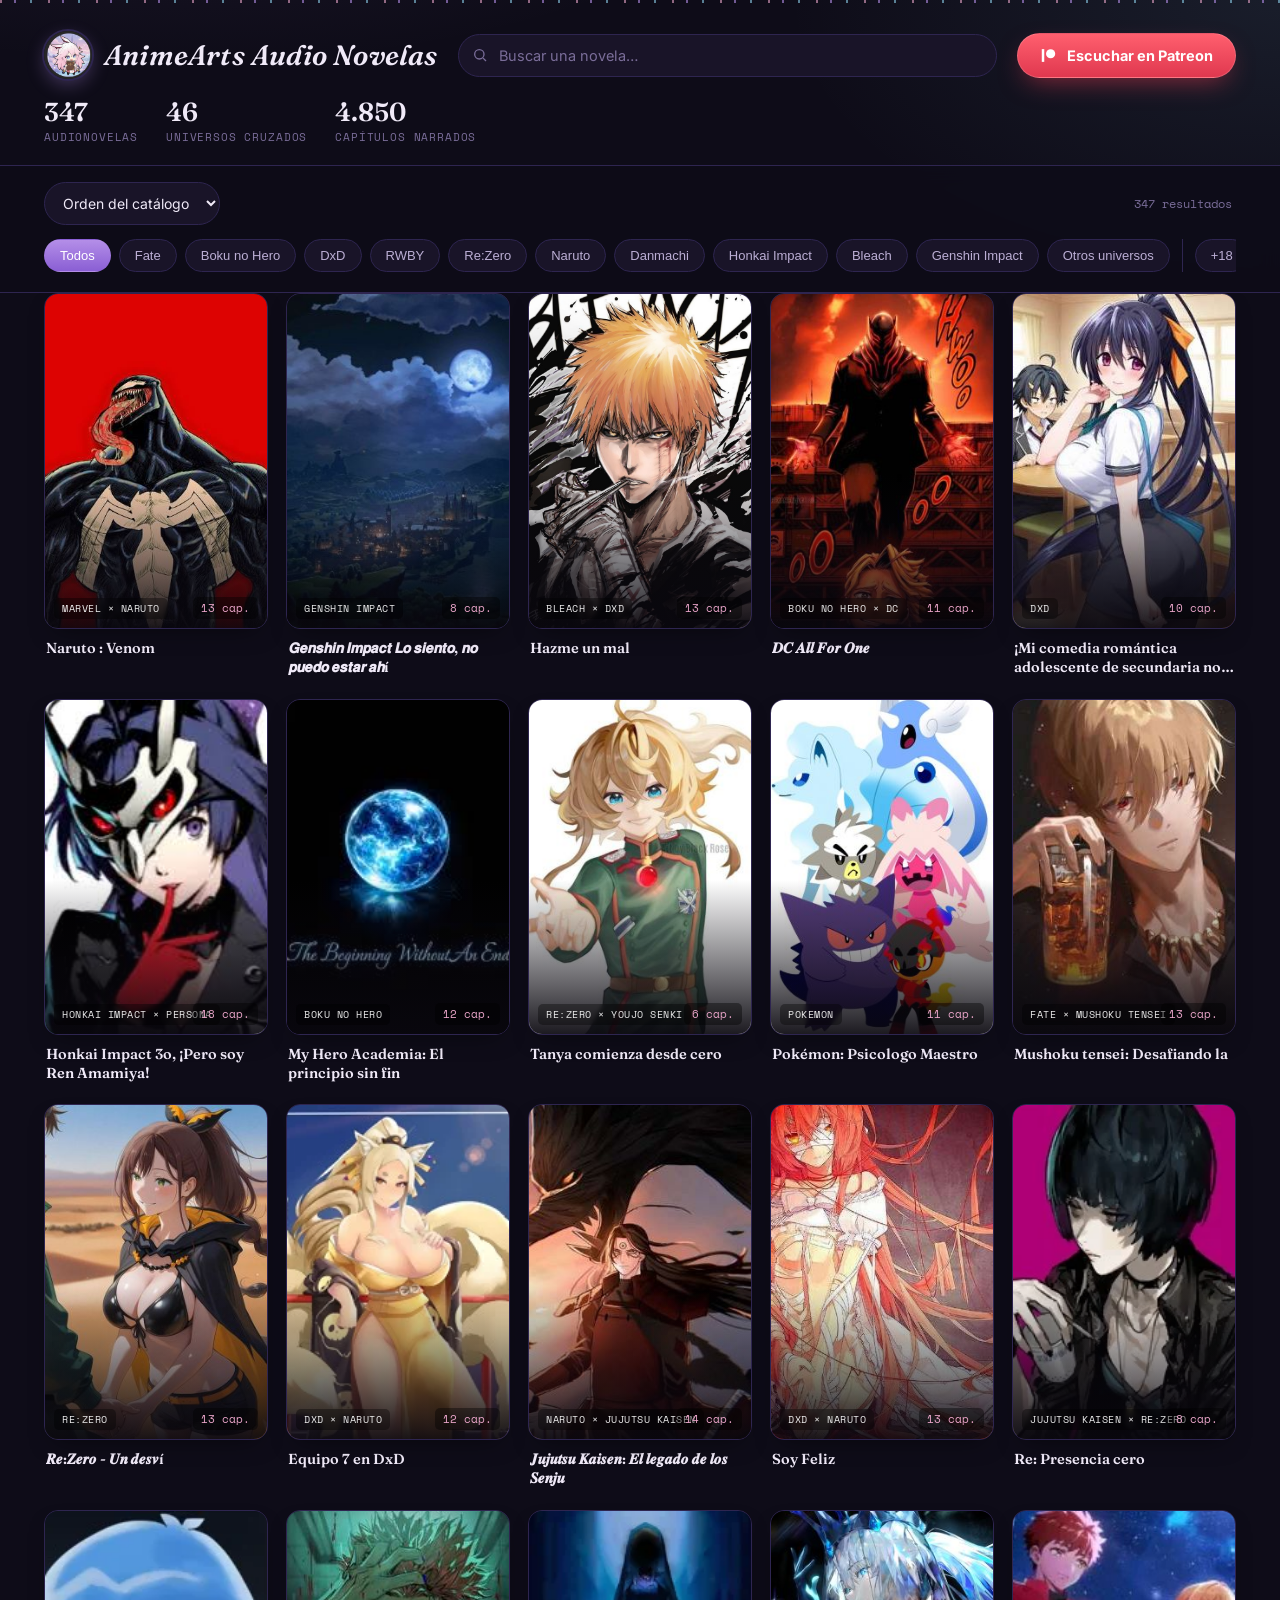
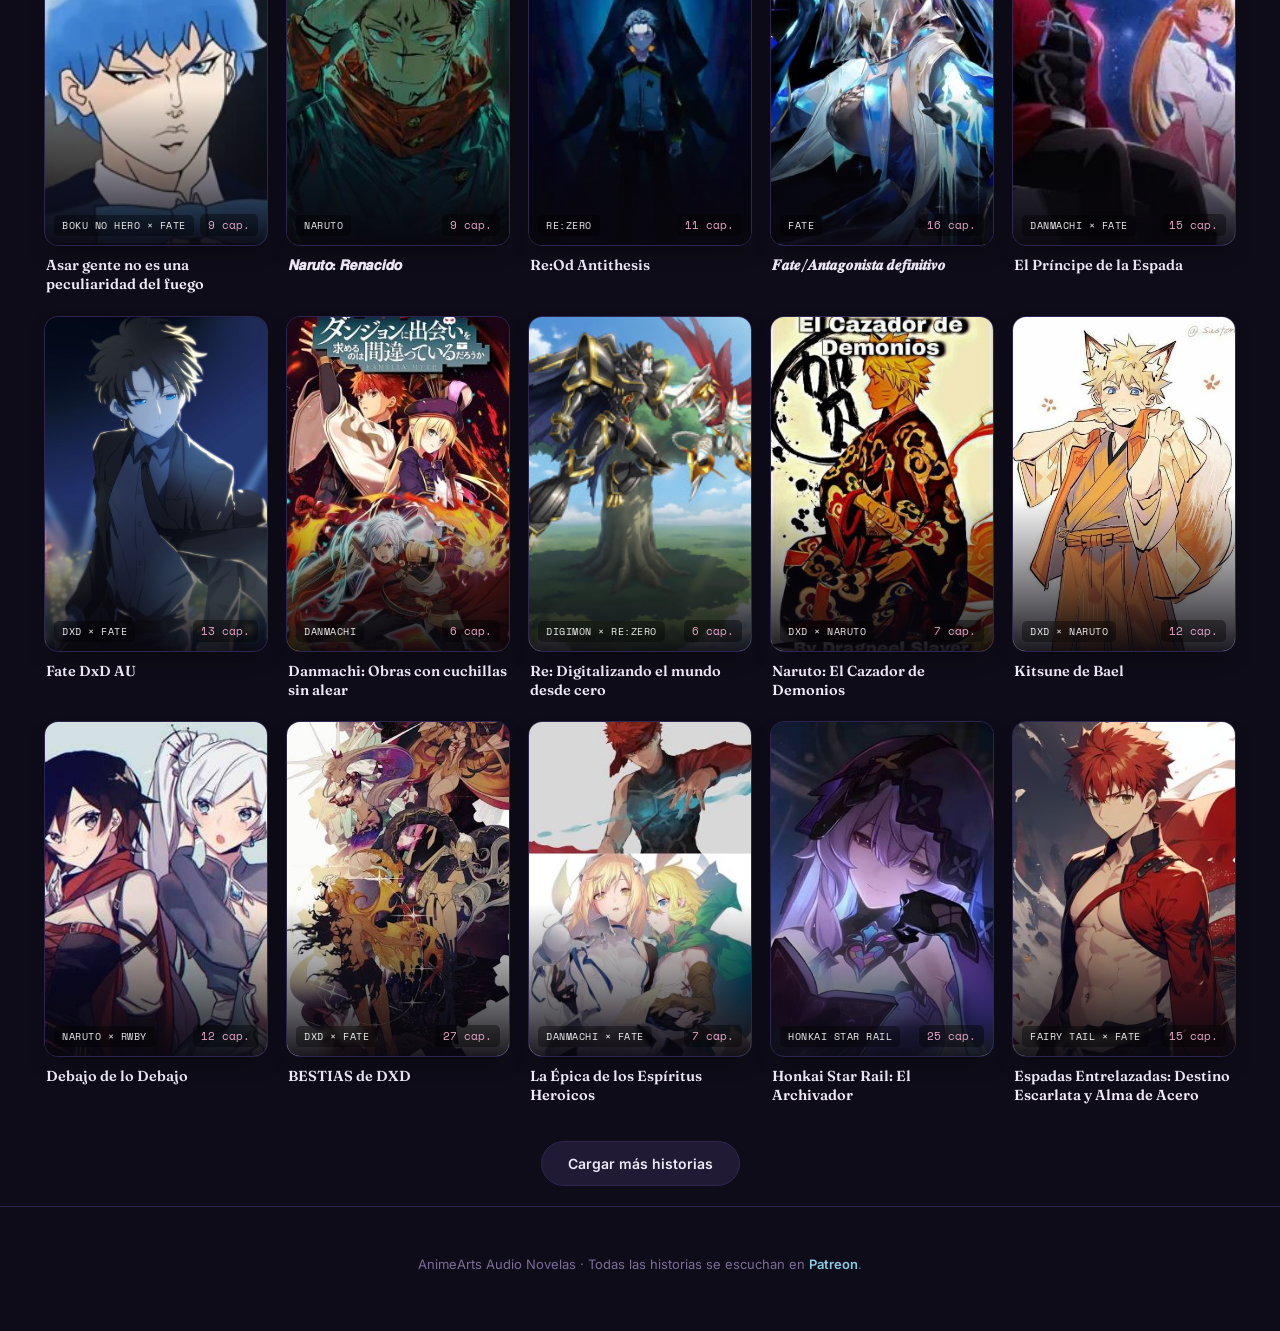
==== commit 13de4251: "1.0" ====
--- a/index.html
+++ b/index.html
@@ -5,356 +5,24 @@
 <meta name="viewport" content="width=device-width, initial-scale=1.0">
 <title>AnimeArts Audio Novelas — Biblioteca</title>
 <meta name="description" content="Catálogo completo de audionovelas crossover de anime y videojuegos. Escúchalas en Patreon.">
+<link rel="icon" href="img/logo/favicon.svg" type="image/svg+xml">
 <link rel="preconnect" href="https://fonts.googleapis.com">
 <link rel="preconnect" href="https://fonts.gstatic.com" crossorigin>
-<link href="https://fonts.googleapis.com/css2?family=Fraunces:ital,opsz,wght@0,9..144,300;0,9..144,500;0,9..144,600;0,9..144,700;1,9..144,500;1,9..144,600&family=Inter:wght@400;500;600;700&family=Space+Mono:wght@400;700&display=swap" rel="stylesheet">
-<style>
-:root{
-  --bg: #120e1a;
-  --bg-soft: #170f24;
-  --surface: #1d1630;
-  --surface-2: #241b3a;
-  --line: #322850;
-  --ink: #f3ede4;
-  --ink-dim: #b9aecf;
-  --ink-faint: #7d7098;
-  --amber: #f2a541;
-  --amber-dim: #7a5a2a;
-  --rift: #8f6bff;
-  --rift-2: #4fd5e0;
-  --mature: #e2566b;
-  --radius: 14px;
-  --radius-sm: 8px;
-  --maxw: 1240px;
-}
-
-*{box-sizing:border-box;}
-html{scroll-behavior:smooth;}
-body{
-  margin:0;
-  background:
-    radial-gradient(1200px 600px at 15% -10%, rgba(143,107,255,.16), transparent 60%),
-    radial-gradient(900px 500px at 100% 0%, rgba(79,213,224,.10), transparent 55%),
-    var(--bg);
-  color:var(--ink);
-  font-family:'Inter', sans-serif;
-  -webkit-font-smoothing:antialiased;
-}
-a{color:inherit;}
-.wrap{max-width:var(--maxw); margin:0 auto; padding:0 24px;}
-
-/* ---------- dial strip (signature motif) ---------- */
-.dial-strip{
-  height:3px;
-  width:100%;
-  background:repeating-linear-gradient(90deg,
-    var(--amber) 0 2px, transparent 2px 14px,
-    var(--rift) 14px 16px, transparent 16px 30px,
-    var(--rift-2) 30px 32px, transparent 32px 48px);
-  opacity:.55;
-}
-
-/* ---------- header ---------- */
-header.top{
-  padding:52px 0 28px;
-  border-bottom:1px solid var(--line);
-  position:relative;
-  overflow:hidden;
-}
-.brand-row{
-  display:flex; align-items:flex-start; justify-content:space-between; gap:24px; flex-wrap:wrap;
-}
-.brand{
-  display:flex; align-items:center; gap:14px;
-}
-.brand-mark{
-  width:52px;height:52px;border-radius:50%;
-  flex-shrink:0;
-  background:
-    radial-gradient(circle at 35% 30%, #2a2044, transparent 60%),
-    conic-gradient(from 200deg, var(--amber), var(--rift), var(--rift-2), var(--amber));
-  position:relative;
-  box-shadow:0 0 0 1px var(--line), 0 8px 24px rgba(143,107,255,.25);
-}
-.brand-mark::after{
-  content:"";
-  position:absolute; inset:9px;
-  border-radius:50%;
-  background:var(--bg-soft);
-  border:1px solid var(--line);
-}
-.brand-mark::before{
-  content:"";
-  position:absolute; left:50%; top:50%;
-  width:2px; height:14px;
-  background:var(--amber);
-  transform-origin:bottom center;
-  transform:translate(-50%,-100%) rotate(38deg);
-  border-radius:2px;
-}
-.brand h1{
-  font-family:'Fraunces', serif;
-  font-weight:600;
-  font-style:italic;
-  font-size:clamp(28px,4vw,40px);
-  margin:0 0 2px;
-  letter-spacing:.2px;
-}
-.brand .eyebrow{
-  font-family:'Space Mono', monospace;
-  font-size:11px;
-  letter-spacing:.14em;
-  text-transform:uppercase;
-  color:var(--rift-2);
-  display:block;
-  margin-bottom:6px;
-}
-.brand p.tag{
-  margin:0; color:var(--ink-dim); font-size:14.5px; max-width:46ch;
-}
-.patreon-btn{
-  display:inline-flex; align-items:center; gap:10px;
-  background:linear-gradient(180deg,#ff5f6e,#e0384f);
-  color:#fff; font-weight:700; text-decoration:none;
-  padding:13px 22px; border-radius:100px; font-size:14.5px;
-  box-shadow:0 10px 26px -8px rgba(224,56,79,.6);
-  white-space:nowrap;
-  transition:transform .15s ease, box-shadow .15s ease;
-  border:1px solid rgba(255,255,255,.15);
-}
-.patreon-btn:hover{ transform:translateY(-2px); box-shadow:0 14px 30px -8px rgba(224,56,79,.75); }
-.patreon-btn svg{width:17px;height:17px;flex-shrink:0;}
-
-.stats-row{
-  display:flex; gap:28px; margin-top:26px; flex-wrap:wrap;
-}
-.stat b{
-  font-family:'Fraunces', serif; font-weight:600; font-size:26px; display:block; line-height:1;
-}
-.stat span{
-  font-family:'Space Mono', monospace; font-size:10.5px; letter-spacing:.08em;
-  text-transform:uppercase; color:var(--ink-faint);
-}
-
-/* ---------- controls ---------- */
-.controls{
-  position:sticky; top:0; z-index:20;
-  background:rgba(18,14,26,.92);
-  backdrop-filter:blur(10px);
-  border-bottom:1px solid var(--line);
-  padding:16px 0;
-}
-.search-row{
-  display:flex; gap:12px; align-items:center; margin-bottom:14px; flex-wrap:wrap;
-}
-.search-box{
-  flex:1 1 260px; position:relative;
-}
-.search-box input{
-  width:100%; background:var(--surface); border:1px solid var(--line);
-  color:var(--ink); padding:12px 16px 12px 40px; border-radius:100px;
-  font-family:'Inter'; font-size:14.5px; outline:none;
-  transition:border-color .15s ease;
-}
-.search-box input:focus{ border-color:var(--rift); }
-.search-box input::placeholder{ color:var(--ink-faint); }
-.search-box svg{
-  position:absolute; left:14px; top:50%; transform:translateY(-50%);
-  width:16px; height:16px; color:var(--ink-faint); pointer-events:none;
-}
-select#sort{
-  background:var(--surface); border:1px solid var(--line); color:var(--ink);
-  padding:11px 14px; border-radius:100px; font-family:'Inter'; font-size:14px;
-  outline:none; cursor:pointer;
-}
-.count-pill{
-  font-family:'Space Mono', monospace; font-size:12px; color:var(--ink-faint);
-  white-space:nowrap; padding:0 4px;
-}
-
-.chip-row{
-  display:flex; gap:8px; overflow-x:auto; padding-bottom:4px;
-  scrollbar-width:thin;
-}
-.chip-row::-webkit-scrollbar{height:5px;}
-.chip-row::-webkit-scrollbar-thumb{background:var(--line); border-radius:10px;}
-.chip{
-  flex-shrink:0;
-  background:var(--surface); border:1px solid var(--line); color:var(--ink-dim);
-  padding:8px 15px; border-radius:100px; font-size:13px; cursor:pointer;
-  transition:all .15s ease; white-space:nowrap; font-weight:500;
-}
-.chip:hover{ border-color:var(--rift); color:var(--ink); }
-.chip.active{
-  background:linear-gradient(180deg, var(--rift), #6d4ee0);
-  border-color:transparent; color:#fff;
-}
-.chip.mature-chip.active{
-  background:linear-gradient(180deg, var(--mature), #b83a4d);
-}
-
-/* ---------- grid ---------- */
-main{ padding:32px 0 20px; }
-.grid{
-  display:grid;
-  grid-template-columns:repeat(auto-fill, minmax(252px, 1fr));
-  gap:20px;
-}
-.card{
-  background:var(--surface);
-  border:1px solid var(--line);
-  border-radius:var(--radius);
-  overflow:hidden;
-  cursor:pointer;
-  display:flex; flex-direction:column;
-  transition:transform .18s ease, border-color .18s ease, box-shadow .18s ease;
-  position:relative;
-}
-.card:hover{
-  transform:translateY(-4px);
-  border-color:var(--rift);
-  box-shadow:0 16px 32px -14px rgba(0,0,0,.55);
-}
-.card-band{
-  height:84px; position:relative; overflow:hidden;
-  display:flex; align-items:flex-end; padding:10px 14px;
-}
-.card-band .fandom-label{
-  font-family:'Space Mono', monospace; font-size:10.5px; letter-spacing:.06em;
-  color:rgba(255,255,255,.92); text-transform:uppercase;
-  background:rgba(0,0,0,.28); padding:3px 8px; border-radius:5px;
-  backdrop-filter:blur(2px);
-}
-.card-band .waveform{
-  position:absolute; inset:0; display:flex; align-items:flex-end; gap:3px;
-  padding:0 14px 10px; opacity:.5;
-}
-.card-band .waveform span{
-  width:3px; background:rgba(255,255,255,.55); border-radius:2px;
-}
-.badge-mature{
-  position:absolute; top:8px; right:8px;
-  background:var(--mature); color:#fff; font-size:10px; font-weight:700;
-  padding:2px 7px; border-radius:5px; font-family:'Space Mono',monospace;
-  z-index:2;
-}
-.card-body{ padding:14px 16px 16px; display:flex; flex-direction:column; gap:8px; flex:1;}
-.card-body h3{
-  font-family:'Fraunces', serif; font-weight:600; font-size:17px; line-height:1.25;
-  margin:0; color:var(--ink);
-  display:-webkit-box; -webkit-line-clamp:2; -webkit-box-orient:vertical; overflow:hidden;
-}
-.card-body p{
-  margin:0; font-size:13px; line-height:1.5; color:var(--ink-dim);
-  display:-webkit-box; -webkit-line-clamp:3; -webkit-box-orient:vertical; overflow:hidden;
-}
-.card-foot{
-  margin-top:auto; display:flex; align-items:center; justify-content:space-between;
-  padding-top:8px; border-top:1px solid var(--line);
-}
-.chapters{
-  font-family:'Space Mono', monospace; font-size:11.5px; color:var(--amber);
-}
-.cover-img{
-  position:absolute; inset:0; width:100%; height:100%; object-fit:cover;
-}
-.card-band{ background-size:cover; background-position:center; }
-.modal-band .cover-img{ position:absolute; inset:0; width:100%; height:100%; object-fit:cover; }
-
-.load-more-wrap{ display:flex; justify-content:center; margin:36px 0 8px; }
-.load-more{
-  background:var(--surface-2); border:1px solid var(--line); color:var(--ink);
-  padding:13px 26px; border-radius:100px; font-family:'Inter'; font-weight:600;
-  font-size:14px; cursor:pointer; transition:all .15s ease;
-}
-.load-more:hover{ border-color:var(--rift); background:var(--surface); }
-
-.empty-state{
-  text-align:center; padding:70px 20px; color:var(--ink-faint);
-}
-.empty-state .glyph{ font-size:34px; margin-bottom:10px; }
-.empty-state h3{ font-family:'Fraunces', serif; color:var(--ink-dim); font-weight:500; margin:0 0 6px;}
-
-/* ---------- modal ---------- */
-.modal-overlay{
-  position:fixed; inset:0; background:rgba(8,6,14,.78);
-  backdrop-filter:blur(4px);
-  display:none; align-items:center; justify-content:center;
-  z-index:100; padding:20px;
-}
-.modal-overlay.open{ display:flex; }
-.modal{
-  background:var(--surface); border:1px solid var(--line); border-radius:18px;
-  max-width:560px; width:100%; max-height:86vh; overflow-y:auto;
-  position:relative;
-}
-.modal-band{ height:96px; position:relative; }
-.modal-close{
-  position:absolute; top:14px; right:14px; width:32px; height:32px; border-radius:50%;
-  background:rgba(0,0,0,.4); border:1px solid rgba(255,255,255,.2); color:#fff;
-  display:flex; align-items:center; justify-content:center; cursor:pointer; font-size:16px;
-  z-index:3;
-}
-.modal-content{ padding:24px 26px 28px; }
-.modal-content h2{
-  font-family:'Fraunces', serif; font-weight:600; font-size:24px; margin:0 0 10px; line-height:1.25;
-}
-.modal-tags{ display:flex; gap:7px; flex-wrap:wrap; margin-bottom:14px; }
-.tag-pill{
-  font-family:'Space Mono', monospace; font-size:10.5px; text-transform:uppercase;
-  letter-spacing:.05em; background:var(--surface-2); border:1px solid var(--line);
-  color:var(--ink-dim); padding:4px 9px; border-radius:6px;
-}
-.modal-content p.synopsis{ color:var(--ink-dim); font-size:14.5px; line-height:1.65; margin:0 0 22px;}
-.modal-meta{ display:flex; gap:18px; margin-bottom:22px; flex-wrap:wrap; }
-.modal-meta div span{ display:block; }
-.modal-meta .k{ font-family:'Space Mono', monospace; font-size:10px; text-transform:uppercase; color:var(--ink-faint); letter-spacing:.06em; margin-bottom:3px;}
-.modal-meta .v{ font-family:'Fraunces', serif; font-weight:600; font-size:17px; }
-.modal-listen{
-  display:flex; align-items:center; justify-content:center; gap:10px;
-  width:100%; background:linear-gradient(180deg,#ff5f6e,#e0384f); color:#fff;
-  text-decoration:none; font-weight:700; padding:15px; border-radius:100px; font-size:15px;
-  box-shadow:0 10px 26px -10px rgba(224,56,79,.65);
-}
-.modal-listen svg{width:18px;height:18px;}
-
-/* ---------- footer ---------- */
-footer{
-  border-top:1px solid var(--line); padding:36px 0 46px; margin-top:20px;
-  text-align:center; color:var(--ink-faint); font-size:13px;
-}
-footer a{ color:var(--rift-2); text-decoration:none; font-weight:600; }
-footer a:hover{ text-decoration:underline; }
-
-@media (max-width:640px){
-  .brand-row{ flex-direction:column; }
-  .patreon-btn{ width:100%; justify-content:center; }
-  .grid{ grid-template-columns:repeat(auto-fill, minmax(150px,1fr)); gap:12px; }
-  .card-body h3{ font-size:15px; }
-  .card-body p{ -webkit-line-clamp:2; font-size:12px; }
-  header.top{ padding:34px 0 22px; }
-}
-@media (prefers-reduced-motion: reduce){
-  *{ transition:none !important; scroll-behavior:auto !important; }
-}
-</style>
+<link href="https://fonts.googleapis.com/css2?family=Fraunces:ital,opsz,wght@0,9..144,600;1,9..144,600&family=Inter:wght@400;500;600;700&family=Space+Mono:wght@400;700&display=swap" rel="stylesheet">
+<link rel="stylesheet" href="style.css">
 </head>
 <body>
-
 <div class="dial-strip"></div>
-
 <header class="top">
   <div class="wrap">
-    <div class="brand-row">
-      <div>
-        <div class="brand">
-          <div class="brand-mark"></div>
-          <div>
-            <span class="eyebrow">Frecuencia narrada · Multiverso crossover</span>
-            <h1>AnimeArts Audio Novelas</h1>
-          </div>
-        </div>
-        <p class="tag">Un mismo dial, cientos de mundos: Fate, Naruto, RWBY, DxD, Danmachi, Re:Zero y más, narrados como audionovela. Sintoniza la que te llame.</p>
+    <div class="top-bar">
+      <div class="brand-mini">
+        <img src="img/logo/perfil.png" alt="AnimeArts Audio Novelas" class="brand-photo">
+        <div><h1>AnimeArts Audio Novelas</h1></div>
+      </div>
+      <div class="search-box">
+        <svg viewBox="0 0 24 24" fill="none" stroke="currentColor" stroke-width="2"><circle cx="11" cy="11" r="7"/><line x1="21" y1="21" x2="16.65" y2="16.65"/></svg>
+        <input type="text" id="searchInput" placeholder="Buscar una novela…">
       </div>
       <a class="patreon-btn" href="https://www.patreon.com/c/AnimeFicsArts?vanity=user" target="_blank" rel="noopener">
         <svg viewBox="0 0 24 24" fill="currentColor"><circle cx="15" cy="9.5" r="6.5"/><rect x="2.5" y="3" width="3.5" height="18"/></svg>
@@ -368,14 +36,9 @@
     </div>
   </div>
 </header>
-
 <div class="controls">
   <div class="wrap">
     <div class="search-row">
-      <div class="search-box">
-        <svg viewBox="0 0 24 24" fill="none" stroke="currentColor" stroke-width="2"><circle cx="11" cy="11" r="7"/><line x1="21" y1="21" x2="16.65" y2="16.65"/></svg>
-        <input type="text" id="searchInput" placeholder="Buscar por título, personaje o palabra clave…">
-      </div>
       <select id="sort">
         <option value="orden">Orden del catálogo</option>
         <option value="az">A–Z</option>
@@ -386,7 +49,6 @@
     <div class="chip-row" id="chipRow"></div>
   </div>
 </div>
-
 <main class="wrap">
   <div class="grid" id="grid"></div>
   <div class="empty-state" id="emptyState" style="display:none;">
@@ -398,16 +60,12 @@
     <button class="load-more" id="loadMoreBtn">Cargar más historias</button>
   </div>
 </main>
-
 <footer>
   <p>AnimeArts Audio Novelas · Todas las historias se escuchan en <a href="https://www.patreon.com/c/AnimeFicsArts?vanity=user" target="_blank" rel="noopener">Patreon</a>.</p>
 </footer>
-
 <div class="modal-overlay" id="modalOverlay">
   <div class="modal">
-    <div class="modal-band" id="modalBand">
-      <div class="modal-close" id="modalClose">✕</div>
-    </div>
+    <div class="modal-band" id="modalBand"></div>
     <div class="modal-content">
       <h2 id="modalTitle"></h2>
       <div class="modal-tags" id="modalTags"></div>
@@ -422,255 +80,6 @@
     </div>
   </div>
 </div>
-
-<script id="novelas-data" type="application/json">[{"title": "Naruto : Venom", "synopsis": "¿No odias cuando te despiertas y no sabes dónde estás? Yo también, excepto que yo desperté en otro universo. . . . Y de alguna manera, terminé con un parásito dentro de mí.", "chapters": 1, "fandoms": ["Naruto"], "status": "En emisión", "mature": false, "link": "https://www.patreon.com/collection/2350790", "cover": "img/covers/naruto-venom.jpg"}, {"title": "Genshin impact: losiento no pu…", "synopsis": "Quinientos años atrás. La Raiden Shogun miró al joven frente a su patio y habló con indiferencia: \"Je, un mortal... Para la 'eternidad', la tuya no es más que una vida fugaz... Bueno, supongo que te haré compañía por un tiempo.\" Quinientos años después. Un lecho de muerte. \"¡Wahhh, tonto testarudo, aguanta! ¡No te atrevas a morir!\" Un pequeño árbol plantado hace muchos años, regado día y noche, pe…", "chapters": 1, "fandoms": ["Genshin Impact"], "status": "En emisión", "mature": false, "link": "https://www.patreon.com/collection/2350784", "cover": "img/covers/genshin-impact-losiento-no-pu.jpg"}, {"title": "Hazme un mal", "synopsis": "Después de sacrificarlo todo y dejar una cáscara de lo que solía ser, vivir una vida como un ser humano escaso presiona a Ichigo más que las innumerables batallas por las que ha pasado. Entonces, ¿qué debe hacer cuando llega la oportunidad de recuperarlo todo y algo más? ¿Tomarlo o alejarse? Pero sólo hay un truco: condenar su alma.", "chapters": 1, "fandoms": ["Bleach"], "status": "En emisión", "mature": false, "link": "https://www.patreon.com/collection/2350781", "cover": "img/covers/hazme-un-mal.jpg"}, {"title": "​𝑫𝑪 𝑨𝒍𝒍 𝑭𝒐𝒓 𝑶𝒏𝒆", "synopsis": "Ethan Kane nunca se sintió humano. Estudiaba a las personas de la misma manera que otros estudiaban las ecuaciones: intentando comprender qué las hacía reales, qué las hacía sentir. Pero sin importar cuánto se esforzara por encajar, su vida seguía vacía. Hasta que un momento violento lo cambió todo. Le quitó algo a alguien... algo que no debería ser posible. Y, por primera vez, el mundo cobró sent…", "chapters": 11, "fandoms": [], "status": "En emisión", "mature": false, "link": "https://www.patreon.com/collection/2350769", "cover": "img/covers/dc-all-for-one.jpg"}, {"title": "¡Mi comedia romántica adolesce…", "synopsis": "Nuestro infame solitario y futuro amo de casa en prácticas de alguna manera se vio arrancado de su realidad y renació en una nueva. Sin ser consciente de los peligros de este mundo y su naturaleza caótica pero pervertida. ¿Cómo se adaptará y podrá liberarse de sus nuevos \"amigos\" que buscan llamar la atención?", "chapters": 19, "fandoms": [], "status": "En emisión", "mature": false, "link": "https://www.patreon.com/collection/2344102", "cover": "img/covers/mi-comedia-romantica-adolesce.jpg"}, {"title": "Honkai Impact 3o, ¡Pero soy Re…", "synopsis": "\"¿Qué quieres decir con que tomé el poder de la Finalidad, llevé a la humanidad a una victoria completa sobre el juicio de los Honkai y salvé al mundo con éxito?\"El nueve veces almirante Ren Amamiya recordó su última Persona, Satanael, que era tan magnífica como una montaña. Miró a Bronya, Rita y las otras chicas Ladrón Fantasma detrás de él —chicas que había asumido que eran solo personajes de", "chapters": 13, "fandoms": ["Honkai Impact", "Persona"], "status": "Completada", "mature": false, "link": "https://www.patreon.com/collection/2344100", "cover": "img/covers/honkai-impact-3o-pero-soy-re.jpg"}, {"title": "My Hero Academia: El principio…", "synopsis": "Antes de que existiera la humanidad, un solo fragmento de luz azul dio origen a la vida. Pasó deun ser vivo a otro a lo largo de miles de millones de años, evolucionando, aprendiendo y recordando cada muerte que soportó. A través de ciclos interminables de vida y renacimiento, llegó a comprender una verdad por encima de todas: la vida debe continuar.Luego se encontró con los humanos.A diferenci", "chapters": 7, "fandoms": ["Boku no Hero"], "status": "En emisión", "mature": false, "link": "https://www.patreon.com/collection/2344098", "cover": "img/covers/my-hero-academia-el-principio.jpg"}, {"title": "Tanya comienza desde cero", "synopsis": "¡Tanya ha ganado la gran guerra! Pero el Ser X la lleva a un nuevo mundo, ¿o incluso lo está haciendo el Ser X? Quién sabe. Lo único que sabe con certeza es que su suerte siempre parece terrible. ¡Y que esta vez obtendrá su final feliz sin importar el costo! (Subiré capítulos de AO3 gradualmente con el tiempo).", "chapters": 12, "fandoms": ["Youjo Senki"], "status": "En emisión", "mature": false, "link": "https://www.patreon.com/collection/2344095", "cover": "img/covers/tanya-comienza-desde-cero.jpg"}, {"title": "Pokémon: Psicologo Maestro", "synopsis": "De pie ante tú está ...Un instructor sobresaliente en Kanaz Pokémon Academy,El psicólogo de la Corporación Devon,El asesor principal del equipo de Rocket,El verdadero papa del equipo de plasma,El mentor de la vida de Steven Stone,El amigo cercano de Lance,El confidente de Cynthia,Mewtwo es el médico asistente,Y un profesor de Pokémon-¡Duncan!-------------Duncan, un apasionado fanático", "chapters": 11, "fandoms": ["Pokemon"], "status": "En emisión", "mature": false, "link": "https://www.patreon.com/collection/2338918", "cover": "img/covers/pokemon-psicologo-maestro.jpg"}, {"title": "Mushoku tensei: Desafiando la", "synopsis": "Hubo un tiempo en que Gilgamesh era un niño sencillo, que vivía y moría siendo siempre él mismo. Renacido en la magnífica ciudad de Uruk, se convirtió en un rey venerado en sus últimos días. Su historia se forjó como la de un hombre que desafió la autoridad divina, ascendiendo al trono como Emperador de la humanidad con el propósito de borrar las marcas que los dioses habían dejado en los corazone…", "chapters": 13, "fandoms": ["Fate", "Mushoku Tensei"], "status": "En emisión", "mature": false, "link": "https://www.patreon.com/collection/2338914", "cover": "img/covers/mushoku-tensei-desafiando-la.jpg"}, {"title": "𝑹𝒆:𝒁𝒆𝒓𝒐 - 𝑼𝒏 𝒅𝒆𝒔𝒗í", "synopsis": "Protagonista: Sigue siendo SubaruHeroína principal: ShaulaNatsuki Subaru, un ermitaño (shut-in) veterano, apenas acababa de salir de una tienda de conveniencia. Los bocadillos en sus manos ni siquiera habían tenido tiempo de entibiarse antes de que volviera en sí y se encontrara dentro de una edificación conocida como la Torre de Vigilancia Pléyades.-¡¿Podría ser esto la legendaria... invoca", "chapters": 13, "fandoms": ["Re:Zero"], "status": "En emisión", "mature": false, "link": "https://www.patreon.com/collection/2338913", "cover": "img/covers/re-zero-un-desvi.jpg"}, {"title": "Equipo 7 en DxD", "synopsis": "Kaguya fue derrotado, Juubi fue sellado y Sasuke había sido derrotado. Ahora, todo lo que él y su amigo tenían que hacer era deshacer el Mugen Tsukuyomi. Excepto... No pueden. Y las Naciones Elementales dejan de existir. \"¡Gracias Kami que llegó Ophis!\" Harem", "chapters": 8, "fandoms": ["DxD", "Naruto"], "status": "En emisión", "mature": false, "link": "https://www.patreon.com/collection/2338912", "cover": "img/covers/equipo-7-en-dxd.webp"}, {"title": "𝑱𝒖𝒋𝒖𝒕𝒔𝒖 𝑲𝒂𝒊𝒔𝒆𝒏 𝑬", "synopsis": "​«𝑬𝒏 𝒖𝒏 𝒎𝒖𝒏𝒅𝒐 𝒅𝒐𝒏𝒅𝒆 𝒍𝒂 𝒆𝒏𝒆𝒓𝒈í𝒂 𝒎𝒂𝒍𝒅𝒊𝒕𝒂 𝒓𝒆𝒊𝒏𝒂 𝒑𝒐𝒓 𝒄𝒐𝒎𝒑𝒍𝒆𝒕𝒐, 𝑯𝒊𝒓𝒐𝒔𝒉𝒊 𝑺𝒆𝒏𝒋𝒖 𝒔𝒖𝒓𝒈𝒆 𝒄𝒐𝒎𝒐 𝒖𝒏𝒂 𝒇𝒖𝒆𝒓𝒛𝒂 𝒂 𝒕𝒆𝒏𝒆𝒓 𝒆𝒏 𝒄𝒖𝒆𝒏𝒕𝒂, 𝒅𝒐𝒎𝒊𝒏𝒂𝒏𝒅𝒐 𝒆𝒍 𝒂𝒏𝒕𝒊𝒈𝒖𝒐 𝒚 𝒇𝒐𝒓𝒎𝒂𝒃𝒍𝒆 𝑺𝒉𝒊𝒏𝒃𝒐𝒌𝒖 𝒏𝒐 𝑱𝒖𝒎𝒐𝒏. 𝑪𝒐𝒏 𝒖𝒏𝒂 𝒄𝒐𝒏𝒇𝒊𝒂𝒏𝒛𝒂 𝒊𝒏𝒒𝒖𝒆𝒃𝒓𝒂𝒏𝒕𝒂𝒃𝒍𝒆 𝒚 𝒖𝒏 𝒄𝒂𝒓𝒊𝒔𝒎𝒂 𝒔𝒊𝒏 𝒍í𝒎𝒊𝒕𝒆", "chapters": 14, "fandoms": [], "status": "En emisión", "mature": false, "link": "https://www.patreon.com/collection/2326476", "cover": "img/covers/jujutsu-kaisen-e.jpg"}, {"title": "Soy Feliz", "synopsis": "Mi nombre es Rina.Soy la hija de Rias Gremory y Issei Hyoudou.Pero lastimosamente... no soy Feliz.Todo por que el portador de la Longimus siempre quiso perseguir su sueño de ser el Rey del Harem, teniendo hijos y hijos con todas sus esposas.Y Yo... siempre fui ignora por ellos.Nunca pudo tener una vida normal, siempre siendo olvidada, por todos a los que pense que eran mi familia....", "chapters": 9, "fandoms": ["DxD"], "status": "En emisión", "mature": false, "link": "https://www.patreon.com/collection/2326471", "cover": "img/covers/soy-feliz.jpg"}, {"title": "Re: Presencia cero", "synopsis": "Natsuki Subaru casi dio la bienvenida al cambio de escenario después de la catástrofe total que fue el Incidente de Shibuya. En comparación con los esfuerzos de ser un hechicero de Jujutsu, terminar en una fantasía medieval bien podría ser unas vacaciones, ¿verdad? ...R-¿Verdad? Maldita sea. Au pesado. Harem", "chapters": 10, "fandoms": ["Re:Zero", "Jujutsu Kaisen"], "status": "En emisión", "mature": false, "link": "https://www.patreon.com/collection/2326470", "cover": "img/covers/re-presencia-cero.webp"}, {"title": "Asar gente no es una peculiari…", "synopsis": "De todos los espíritus heroicos de Caldea, Hans Christian Andersen sería el menos ansioso por hacer algo relacionado con los héroes. Ahora, el autor de libros infantiles reencarnado debe usar sus cuentos de hadas para enfrentarse a un mundo lleno hasta el borde de héroes y villanos más competentes. Al menos todavía podía asar a la gente a su antojo. Pero ¿dónde está Kiara...", "chapters": 14, "fandoms": ["Fate"], "status": "En emisión", "mature": false, "link": "https://www.patreon.com/collection/2326468", "cover": "img/covers/asar-gente-no-es-una-peculiari.webp"}, {"title": "𝙉𝙖𝙧𝙪𝙩𝙤: 𝙍𝙚𝙣𝙖𝙘𝙞𝙙𝙤", "synopsis": "Él no tiene Jutsus sino Maldiciones. Corta a cualquiera que se cruce en su camino. Incluso si es el mismísimo Sabio. Un chico común lentamente corrompido por el poder y la oscuridad. Ahora no desea detenerse. ¿Cómo cambiará la historia cuando el rey de las maldiciones esté jugando Ninja en la Nación Elemental? ¿Bailará con Madara Uchiha? ¿Quién será su waifu? ¿Por qué no todas? ¡Nah! ¿Las mujeres", "chapters": 9, "fandoms": ["Naruto"], "status": "En emisión", "mature": false, "link": "https://www.patreon.com/collection/2326454", "cover": "img/covers/naruto-renacido.jpg"}, {"title": "Re:Od Antithesis", "synopsis": "Se dice que hace mucho tiempo la malvada bruja Satella devoró la mitad del mundo y, hasta el día de hoy, se desconoce el verdadero alcance de lo que se perdió en el gran cataclismo. Pero eso es mentira, Od Laguna nunca lo olvida.", "chapters": 11, "fandoms": ["Re:Zero"], "status": "En emisión", "mature": false, "link": "https://www.patreon.com/collection/2326450", "cover": "img/covers/re-od-antithesis.webp"}, {"title": "𝑭𝒂𝒕𝒆/𝑨𝒏𝒕𝒂𝒈𝒐𝒏𝒊𝒔𝒕", "synopsis": "Ser Isekaiizado en otro mundo es realmente genial, sobre todo embarcarse en una aventura como héroe para derrotar al Rey Demonio, que resulta ser una mujer, y hacerla parte de tu harén. Es realmente el sueño de millones de personas que esperan ser Isekaiizados en otro mundo. Si Reinhard fuera Isekaiizado así, podría sonreír por el resto de su vida. Sin embargo, el destino tiene otros planes para é…", "chapters": 16, "fandoms": [], "status": "En emisión", "mature": false, "link": "https://www.patreon.com/collection/2326449", "cover": "img/covers/fate-antagonist.jpg"}, {"title": "El Príncipe de la Espada", "synopsis": "Orario, la ciudad paraíso de los aventureros. Todos los que llegan allí tienen sus propias ambiciones. Algunos quieren hacerse fuertes, otros sueñan con restaurar el orgullo de su raza, y otros aspiran a la riqueza y la fama. Entre ellos se encuentran aquellos que podrían considerarse ingenuos o ingenuos: aquellos que desean convertirse en héroes. Por supuesto, Emiya Shirou es uno de los ingenuos.…", "chapters": 14, "fandoms": ["Fate", "Danmachi"], "status": "En emisión", "mature": false, "link": "https://www.patreon.com/collection/2326448", "cover": "img/covers/el-principe-de-la-espada.jpg"}, {"title": "Fate DxD AU", "synopsis": "Un grial corrupto se encuentra dentro de un extraño mundo paralelo y una vez más Caldea ha decidido enviar al último maestro de la humanidad, Ritsuka Fujimaru, a cazarlo. Desafortunadamente, debido al mal momento de uno de ellos, Rizevim Livan Lucifer, el procedimiento de cambio de rayos termina en catástrofe cuando el único maestro es enviado solo a este mundo paralelo. Afortunadamente para él, I…", "chapters": 7, "fandoms": ["Fate", "DxD"], "status": "En emisión", "mature": false, "link": "https://www.patreon.com/collection/2319680", "cover": "img/covers/fate-dxd-au.jpg"}, {"title": "Danmachi: Unalloyed Blade Work…", "synopsis": "Bell Cranel era sólo un aventurero novato según los estándares habituales. Se suponía que sería una carrera normal por una mazmorra, a excepción del minotauro que comenzó a perseguirlo. Justo cuando se perdió toda esperanza, apareció un hombre misterioso y le salvó la vida. Y así se forjó una nueva leyenda de héroes.", "chapters": 7, "fandoms": ["Danmachi"], "status": "En emisión", "mature": false, "link": "https://www.patreon.com/collection/2319677", "cover": "img/covers/danmachi-unalloyed-blade-work.jpg"}, {"title": "Re: Digitalizando el mundo des…", "synopsis": "Subaru Natsuki había sido convocado a Digimon World, después de una tremenda aventura y finalmente habiendo completado su viaje, pensó que finalmente podría regresar a casa... pero cierta bruja no lo permitió.", "chapters": 8, "fandoms": ["Re:Zero", "Digimon"], "status": "Completada", "mature": false, "link": "https://www.patreon.com/collection/2319671", "cover": "img/covers/re-digitalizando-el-mundo-des.jpg"}, {"title": "Naruto: El Cazador de Demonios…", "synopsis": "Uzumaki Naruto es un estudiante normal en la academia Kuoh, con unas calificaciones promedias y sin nada demasiado destacable, salvo su enorme y sorprendente habilidad para el kendo. En un mundo donde lo sobrenatural parece haber cobrado vida de un día para otro, Naruto se verá forzado a reconciliarse con su pasado, a tomar de nuevo una espada para devolver la paz que sus ancestros tanto buscaro", "chapters": 13, "fandoms": ["DxD", "Naruto"], "status": "En emisión", "mature": false, "link": "https://www.patreon.com/collection/2319670", "cover": "img/covers/naruto-el-cazador-de-demonios.jpg"}, {"title": "Kitsune de Bael", "synopsis": "Cuando tenía cuatro años, vi el Cielo y el Infierno en la Tierra. Quería romper, pero tenía una promesa que cumplir. Perseveré a pesar de todas mis dificultades. Reescritura de Werefox de Bael. Strong Naruto, Harem, Three-Way Crossover One Piece/Elementos/personajes de Naruto, Mundo DxD, Limones", "chapters": 13, "fandoms": ["DxD", "Naruto", "One Piece"], "status": "En emisión", "mature": false, "link": "https://www.patreon.com/collection/2311113", "cover": "img/covers/kitsune-de-bael.jpg"}, {"title": "Debajo de lo Debajo", "synopsis": "Naruto se encuentra en una tierra desconocida, enfrentándose a monstruos desconocidos. Despojado de la mayor parte de su poder, necesitará adaptarse no solo para sobrevivir sino para prosperar. ¿Podrán el trabajo duro y la habilidad compensar la diferencia? Esta es una historia sobre recuperarse de un desastre, superar grandes desafíos y adaptarse a circunstancias increíbles. Weiss x Naruto de niv…", "chapters": 15, "fandoms": ["RWBY", "Naruto"], "status": "En emisión", "mature": false, "link": "https://www.patreon.com/collection/2311111", "cover": "img/covers/debajo-de-lo-debajo.jpg"}, {"title": "BESTIAS de DXD", "synopsis": "Cuando diez avatares del pecado más profundo de la humanidad son arrancados de sus propios mundos y arrojados a un reino completamente nuevo, el mundo se conmueve en un terror silencioso. Desconocidas tanto por el Cielo como por el Infierno, estas encarnaciones de la ruina despiertan. Extraños en busca de propósito, poder o penitencia. En medio de una falsa paz, la calamidad acecha sin ser vista.", "chapters": 8, "fandoms": ["DxD"], "status": "En emisión", "mature": false, "link": "https://www.patreon.com/collection/2311107", "cover": "img/covers/bestias-de-dxd.jpg"}, {"title": "La Épica de los Espíritus Hero…", "synopsis": "Cuando Shirou Emiya llega al mundo de Danmachi, con una espada en una mano y un martillo de forja en la otra, la gloria de los Espíritus Heroicos volverá a brillar.Aiz: \"Espero poder luchar al lado de Shirou--[Gran Espada Fantasma: Caída del Demonio Celestial]!\"Ryuu: \"Shirou me enseñó lo que es la verdadera justicia--[Ejército de la Justicia]! ¡Sal, dios de la justicia infinita!\"Riveria: \"La", "chapters": 13, "fandoms": ["Fate", "Danmachi"], "status": "En emisión", "mature": false, "link": "https://www.patreon.com/collection/2311104", "cover": "img/covers/la-epica-de-los-espiritus-hero.jpg"}, {"title": "Honkai Star Rail El Archivador…", "synopsis": "Recuerdos. Al contener la experiencia, el pasado y el propio conocimiento de una persona, se entrelazan y se entrelazan para formar lo que puede considerarse la esencia de la existencia de una persona.Yuuto, que de repente alcanzó un poder llamado [Memoria del Mundo], ahora tiene que hacer lo mejor que pueda en el mundo de Honkai Star Rail.Al reunir recuerdos útiles y archivar diversos element", "chapters": 13, "fandoms": ["Honkai Star Rail"], "status": "En emisión", "mature": false, "link": "https://www.patreon.com/collection/2305306", "cover": "img/covers/honkai-star-rail-el-archivador.jpg"}, {"title": "Espadas Entrelazadas: Destino", "synopsis": "En el vibrante mundo de Earth Land, donde la magia fluye como una corriente vital, se encuentran dos figuras cuyos destinos están destinados a entrelazarse de manera inesperada y profunda.Erza Scarlet, conocida en todo Fiore como \"Titania\", una maga formidable cuya habilidad para manejar una variedad de armaduras mágicas es tan legendaria como su firme determinación. Su nombre evoca respeto y ad", "chapters": 15, "fandoms": [], "status": "En emisión", "mature": false, "link": "https://www.patreon.com/collection/2305301", "cover": "img/covers/espadas-entrelazadas-destino.jpg"}, {"title": "Una nueva hoja en la vida", "synopsis": "Arrancado de todos los mundos que ha conocido, paralizado por su propia mano en un último intento por salvar a su pueblo, Naruto se contenta con vivir su nueva vida como un \"Estudiante Normal\" Él fracasa inmediatamente. Eventualmente Naruto x Koneko (y posiblemente Akeno). Comienza con combustión lenta y principalmente con Slice-of-Life.", "chapters": 34, "fandoms": ["Naruto"], "status": "En emisión", "mature": false, "link": "https://www.patreon.com/collection/2305299", "cover": "img/covers/una-nueva-hoja-en-la-vida.webp"}, {"title": "Encarnación de leyendas", "synopsis": "El lejano oriente. Rakia. Altena. Bell Cranel, un humilde muchacho de las montañas, había visitado estos y muchos otros países del mundo, habitados por encarnaciones de leyendas. Aquellos con grandes destinos se sienten atraídos entre sí, aquellos con destinos menores son guiados por ellos, hacia el centro del mundo. ¿Será tragado por la gravedad de Orario o dejará su huella, para alcanzar el Tron…", "chapters": 15, "fandoms": ["Danmachi"], "status": "En emisión", "mature": false, "link": "https://www.patreon.com/collection/2305294", "cover": "img/covers/encarnacion-de-leyendas.jpg"}, {"title": "Para destrozar el destino", "synopsis": "Al final de la Guerra de la Sangre de los Mil Años, un último y rencoroso hechizo de Quincy lanzado al borde de la derrota abre una brecha entre mundos. Una grieta mucho más profunda que cualquier garganta. Ichigo Kurosaki se ve empujado a una nueva realidad; una en la que el destino del propio planeta es la pensión alimenticia violentamente disputada del divorcio más complicado de la eternidad...…", "chapters": 7, "fandoms": ["Bleach"], "status": "En emisión", "mature": false, "link": "https://www.patreon.com/collection/2297789", "cover": "img/covers/para-destrozar-el-destino.jpg"}, {"title": "Un futuro más brillante", "synopsis": "Bell fue enviado de regreso al pasado después de haberlo perdido todo. Hará lo que pueda para detener un mal mayor que el Dragón Negro.", "chapters": 9, "fandoms": [], "status": "En emisión", "mature": false, "link": "https://www.patreon.com/collection/2297784", "cover": "img/covers/un-futuro-mas-brillante.jpg"}, {"title": "Life in DxD", "synopsis": "Un joven muere y se encuentra flotando en el Vacío. Después de flotar allí durante años, se encuentra con un ser que le permite reencarnarse en uno de los mundos de su elección junto con algunos deseos.", "chapters": 14, "fandoms": ["DxD"], "status": "En emisión", "mature": false, "link": "https://www.patreon.com/collection/2297782", "cover": "img/covers/life-in-dxd.jpg"}, {"title": "Algo perdido, algo encontrado", "synopsis": "Su reino había desaparecido, sus planes habían fracasado. Todo por lo que había luchado, el sufrimiento por el que había pasado y todos sus preparativos habían sido en vano.Convocada por lo que quedaba de la Organización de Seguridad Chaldea, la ex Rey Cinturón Perdido Morgan ahora tiene que luchar por la misma historia que acaba de intentar sobrescribir.Pero tal vez, sólo tal vez, haya algo a", "chapters": 18, "fandoms": [], "status": "En emisión", "mature": false, "link": "https://www.patreon.com/collection/2297776", "cover": "img/covers/algo-perdido-algo-encontrado.jpg"}, {"title": "DxD Overlord: la búsqueda de M…", "synopsis": "Momonga termina en el Ero-World de DxD y tiene un objetivo: no morir cuando se enfrenta a una cabalgata de enemigos (potenciales) de nivel Raid Boss. Resulta que eso es algo difícil para un no-muerto, pero ¿qué pasa con un esqueleto que lleva un traje de carne?El juego de calificación fue mal para todos los involucrados. Para Rias, que tuvo que ver sufrir a su nobleza. Para Issei, que se encontr", "chapters": 20, "fandoms": ["DxD", "Overlord"], "status": "En emisión", "mature": false, "link": "https://www.patreon.com/collection/2289417", "cover": "img/covers/dxd-overlord-la-busqueda-de-m.jpg"}, {"title": "El Vasto del Blanco", "synopsis": "El destino no se decide por casualidad, sino por elección. Un héroe se levantará de las desoladas arenas de Hueco Mundo.", "chapters": 11, "fandoms": [], "status": "En emisión", "mature": false, "link": "https://www.patreon.com/collection/2289413", "cover": "img/covers/el-vasto-del-blanco.jpg"}, {"title": "Como un hada", "synopsis": "Después de sobrevivir a los horrores del piso 37 y regresar a la superficie, las cosas están a punto de cambiar un poco entre Bell y Ryuu. Y cierta mujer de cabello gris también está interesada. Esta es una historia de \"qué pasaría si\" centrada en Bell y Ryuu. Clasificación M para capítulos posteriores. Contiene spoilers hasta LN 15 y uno especial en el capítulo 1, evítalo saltando \"en Babel\". Esp…", "chapters": 16, "fandoms": [], "status": "En emisión", "mature": false, "link": "https://www.patreon.com/collection/2289407", "cover": "img/covers/como-un-hada.jpg"}, {"title": "El Santo Varón", "synopsis": "Era una anomalía que no estaba destinada a estar en este mundo, pero el destino decidiría lo contrario. Después de todo, el destino del mundo puede estar en juego.", "chapters": 14, "fandoms": [], "status": "En emisión", "mature": false, "link": "https://www.patreon.com/collection/2289406", "cover": "img/covers/el-santo-varon.jpg"}, {"title": "Los hermanos Logia", "synopsis": "Cuando una sola acción pone a Luffy al cuidado de Dadan un año antes. El vicealmirante Garp nunca podría haber imaginado lo que podría causar intentar evitar que Luffy se encontrara con algún pirata. Ahora Luffy, Ace y Sabo tienen sus propios poderes para hacer realidad cada uno de sus sueños individuales. ¿Qué pasará con el mundo cuando los tres hermanos se hagan a la mar para cumplir sus destino…", "chapters": 14, "fandoms": [], "status": "En emisión", "mature": false, "link": "https://www.patreon.com/collection/2281495", "cover": "img/covers/los-hermanos-logia.webp"}, {"title": "𝑭𝒂𝒕𝒆 𝑮𝒓𝒂𝒏𝒅 𝑫𝒖𝒏𝒈𝒆", "synopsis": "Una historia de encuentros y reencuentros, y de dolores de cabeza en el camino. El objetivo nunca fue tan sencillo. Limpia la mazmorra. O debería haberlo sido. Zelretch, bastardo.", "chapters": 26, "fandoms": [], "status": "En emisión", "mature": false, "link": "https://www.patreon.com/collection/2281483", "cover": "img/covers/fate-grand-dunge.jpg"}, {"title": "El mundo del exilio", "synopsis": "El shinobi se encontró varado en un universo diferente al suyo, lejos del mundo que una vez conoció. Obligado a navegar por este extraño reino. Obligado a forjar alianzas. Obligado a construir relaciones. Obligado a luchar. Sólo hay un grupo en el que puede confiar, todos impulsados por el mismo objetivo. Es su hogar el que quiere, tanto como el poder que anhela, sabiendo que no puede regresar sin…", "chapters": 9, "fandoms": [], "status": "En emisión", "mature": false, "link": "https://www.patreon.com/collection/2281480", "cover": "img/covers/el-mundo-del-exilio.webp"}, {"title": "Gacha, el significado del hero…", "synopsis": "Cuando terminó el Volumen 8 y Jaune cayó al vacío, se despertó y vio una versión más joven de sí mismo. Pero gracias a algo llamado 'Gacha', las cosas se habían desviado mucho de lo que deberían haber sido. ¿Podrá guiar a su yo más joven a un mundo de evolución menos sangrienta?", "chapters": 9, "fandoms": ["RWBY"], "status": "En emisión", "mature": false, "link": "https://www.patreon.com/collection/2281472", "cover": "img/covers/gacha-el-significado-del-hero.jpg"}, {"title": "Rey de caballeros en MCU", "synopsis": "Un mes después de transmigrar a un mundo diferente, el MC que fue convertido en mujer con la apariencia de Artoria Pendragon (Saber). Se ha dado cuenta de que está en el MCU pero no todo está perdido para él o en este caso para ella, pues ha obtenido su propio panel de espíritu heroico con el que puede hacerse más fuerte matando enemigos. ¿Logrará sobrevivir?", "chapters": 19, "fandoms": ["Fate", "Marvel"], "status": "En emisión", "mature": false, "link": "https://www.patreon.com/collection/2275061", "cover": "img/covers/rey-de-caballeros-en-mcu.jpg"}, {"title": "The Heretics (Gamer X DxD)", "synopsis": "", "chapters": 23, "fandoms": ["DxD"], "status": "En emisión", "mature": false, "link": "https://www.patreon.com/collection/2275055", "cover": "img/covers/the-heretics-gamer-x-dxd.jpg"}, {"title": "Una Kunoichi entre Héroes", "synopsis": "Todo en la vida tiene un precio que hay que pagar, pero le costó a Sakura Haruno su mundo entero. Ahora no tiene a nadie en quien confiar excepto ella misma, Sakura debe enfrentar este nuevo mundo dominado por héroes, villanos y quikrs. También descubre que aquello por lo que ha pagado tiene el potencial de valer la pena.Sakura Haruno termina en el mundo de My Hero Academia gracias a Kaguya, ¡y", "chapters": 21, "fandoms": ["Boku no Hero", "Naruto"], "status": "En emisión", "mature": false, "link": "https://www.patreon.com/collection/2275045", "cover": "img/covers/una-kunoichi-entre-heroes.jpg"}, {"title": "¿Está mal enamorarse de una he…", "synopsis": "Tras un gran cambio en un suceso puntual de la historia de DanMachi, los sentimientos de Bell hacia Aiz se ven debilitados, por lo que su relación con ella cambia drásticamente.Pero... habrá una hermosa hada que le dará la solución y logrará entrar en las puertas de su corazón.El amor llega de donde menos lo esperamos ¿No es verdad? ¿Logrará triunfar su amor? ¿El dolor y pasado que atormenta", "chapters": 18, "fandoms": ["Danmachi"], "status": "En emisión", "mature": false, "link": "https://www.patreon.com/collection/2275043", "cover": "img/covers/esta-mal-enamorarse-de-una-he.jpg"}, {"title": "Kingdom Hearts Familia Myth", "synopsis": "Tras una batalla que le llevó más allá de sus límites, Sora esperaba que el familiar tirón de la luz le llevara de vuelta al Mundo Final. En cambio, despierta en una tierra extraña como ningún mundo que haya visitado antes.Una tierra donde los dioses caminan entre los mortales.Una tierra donde los aventureros se hacen más fuertes gracias a bendiciones divinas conocidas como Falna.Una tierra", "chapters": 23, "fandoms": ["Kingdom Hearts"], "status": "En emisión", "mature": false, "link": "https://www.patreon.com/collection/2267981", "cover": "img/covers/kingdom-hearts-familia-myth.jpg"}, {"title": "La Espada de la Reina", "synopsis": "Marcado por la pérdida y el peso de promesas que se niegan a desaparecer, un hombre es arrancado de todo lo que conoce y arrojado a una nueva realidad donde nada es lo que parece. Lo que una vez fue claro ahora se disuelve en zonas grises, y cada certeza es reemplazada por preguntas sin respuesta.En este entorno desconocido, donde los rostros parecen esconder más de lo que muestran y los escenar", "chapters": 8, "fandoms": [], "status": "En emisión", "mature": false, "link": "https://www.patreon.com/collection/2267977", "cover": "img/covers/la-espada-de-la-reina.jpg"}, {"title": "DxD, Mi Sistema de Villanos", "synopsis": "En medio de una noche tormentosa, Félix, el guerrero más temido y poderoso del Grupo Fénix, encuentra su trágico final, consumido por la furia del cielo. Sus acciones, impulsadas por el dolor y la venganza por la muerte de Little Fifteen, lo llevaron a desafiar no solo a toda una nación, sino también a los mismos lazos que lo unían al Grupo Fénix.Incluso después de transmigrar al chico de 19 año", "chapters": 21, "fandoms": ["DxD"], "status": "En emisión", "mature": false, "link": "https://www.patreon.com/collection/2267975", "cover": "img/covers/dxd-mi-sistema-de-villanos.jpg"}, {"title": "Danmachi: El Venerado", "synopsis": "Un alma perdida reencarnó en el mundo de Danmachi.Su mera existencia trastocó el destino original del mundo.No es un héroe, ni un villano, sino alguien que sigue su propio camino único, desafiando el destino con su Voluntad fuerte y determinación eterna.Siguiendo el camino del mago, se resolvió a alcanzar la cima de la existencia.El mundo de Danmachi estaba completamente desprevenido para", "chapters": 13, "fandoms": ["Danmachi"], "status": "En emisión", "mature": false, "link": "https://www.patreon.com/collection/2267971", "cover": "img/covers/danmachi-el-venerado.jpg"}, {"title": "El héroe de un señor demonio", "synopsis": "Cuando vendí mi alma al diablo, pensé que estaba preparado para cualquier cosa. Yo no lo estaba. No esperaba que él fuera ella. O vestida como una niña mágica que lleva una varita rosa con una alegre estrella amarilla en la punta. Sin embargo, que ella fuera una bromista no fue una gran sorpresa. Sabes, la Biblia hubiera sido mucho más interesante si hubiera incluido cosas como esta. Completa AU", "chapters": 8, "fandoms": [], "status": "Completada", "mature": false, "link": "https://www.patreon.com/collection/2259505", "cover": "img/covers/el-heroe-de-un-senor-demonio.jpg"}, {"title": "Ideales en conflicto", "synopsis": "Shirou siempre había confiado en sus ideales. Sin embargo, en este mundo lleno de héroes, Shirou encuentra todo el sistema defectuoso. Los héroes de hoy estaban bien moldeados en sus creencias. Sin embargo, los héroes potenciales del mañana eran una historia diferente.", "chapters": 40, "fandoms": ["Fate"], "status": "En emisión", "mature": false, "link": "https://www.patreon.com/collection/2259504", "cover": "img/covers/ideales-en-conflicto.jpg"}, {"title": "El Sistema Seráfico", "synopsis": "Traicionado por su propia sangre y arrojado al vacío, un alma dañada renace como un ángel perdido en un reino donde los dioses pueden sangrar y monstruos antiguos acechan en cada sombra. El camino al trono del Cielo está manchado de ichor dorado, plumas negras y el polvo de traidores de antaño. El viejo Dios ha muerto. El nuevo acaba de empezar. ¡Gamer Mc! ¡Angel Mc!", "chapters": 19, "fandoms": [], "status": "En emisión", "mature": false, "link": "https://www.patreon.com/collection/2259503", "cover": "img/covers/el-sistema-serafico.webp"}, {"title": "Danmachi Star Record", "synopsis": "Akasha la Espada Astra fue el primer aventurero en alcanzar el Nivel 10. Participó en las Tres Grandes Misiones y sobrevivió al Dragón Negro. Expulsada de Orario con Hera Familia, se estableció en un pequeño pueblo. Años después, regresó salvando a su hermana Alfia, lo que le costó niveles, y luego comenzó de nuevo con la Familia Astraea en \"Nivel 1\".", "chapters": 8, "fandoms": ["Danmachi"], "status": "En emisión", "mature": false, "link": "https://www.patreon.com/collection/2259500", "cover": "img/covers/danmachi-star-record.jpg"}, {"title": "IF: Otra vez", "synopsis": "La vida de Subaru en la línea temporal del IF perezoso termina de forma natural en su vejez. Desgraciadamente, el destino no es lo suficientemente amable como para permitir que su historia termine ahí. Vive el último día de la idílica vida de Subaru en las Ciudades-Estado de Kararagi, y luego únete a él en todo lo que venga.", "chapters": 16, "fandoms": ["Re:Zero"], "status": "En emisión", "mature": false, "link": "https://www.patreon.com/collection/2250645", "cover": "img/covers/if-otra-vez.png"}, {"title": "God Slaying Blade Works: El re…", "synopsis": "* Advertencia de FanFic por primera vez * Cuando Gilgamesh empuja accidentalmente a Shirou en la lágrima dimensional, él y su harem se encuentran en otro mundo en la Era de los Dioses. Root maldita sea su suerte E-Rank. posible leve oc Shirou, leve oc Godou, levemente au de GSBW, ShirouxHarem, GodouxHarem, levemente situacional OP Shirou, advertencias de Lemon para futuros capítulos.", "chapters": 38, "fandoms": ["Fate"], "status": "En emisión", "mature": false, "link": "https://www.patreon.com/collection/2250643", "cover": "img/covers/god-slaying-blade-works-el-re.jpg"}, {"title": "El agujero del zorro", "synopsis": "¿Qué haces cuando renaces como hijo de Yasaka? ¡Abrir un restaurante, por supuesto!", "chapters": 19, "fandoms": [], "status": "En emisión", "mature": false, "link": "https://www.patreon.com/collection/2250637", "cover": "img/covers/el-agujero-del-zorro.jpg"}, {"title": "Registros de Orario de Minecra…", "synopsis": "No quiero ser el que está en el centro de atención. Solo quiero ser el tipo demasiado fuerte e injustamente fuerte en el fondo que puede darle una paliza al protagonista si quisiera en cualquier momento. Pero admito que tengo mis momentos. Soy Steve. Un introvertido transmigrado del gaming con una obsesión por los juegos sandbox. Soy un tramposo y un cabrón en Danmachi que tiene un sistema de Mine…", "chapters": 20, "fandoms": ["Danmachi"], "status": "En emisión", "mature": false, "link": "https://www.patreon.com/collection/2250635", "cover": "img/covers/registros-de-orario-de-minecra.webp"}, {"title": "RWBY Zero", "synopsis": "Con el Festival Vytal en pleno apogeo, los equipos RWBY y JNPR se sorprenden cuando un familiar inesperado llega al colegio. En otro lugar, el compañero imprevisible de Cinder demuestra ser un enigma peligroso, y Arturia intenta impedir que un ser querido siga su antiguo camino. Nuevos jugadores han llegado a Remnant, y una sombra dorada está lista para cambiar las reglas del juego para todos.", "chapters": 18, "fandoms": ["RWBY"], "status": "En emisión", "mature": false, "link": "https://www.patreon.com/collection/2243874", "cover": "img/covers/rwby-zero.webp"}, {"title": "Transformers RWBY: Las Llamas", "synopsis": "Después de exiliarse de Cybertron, Megatron viaja por el cosmos en busca de un nuevo propósito en su vida. Sin embargo, una reunión de un viejo amigo le da una nueva misión: en lugar de conquistar un mundo, debe salvarlo ... ayudando a una chica a recuperar su fuego. Esta tarea le dará la oportunidad de hacer algo que desea, la redención y quizás ... algo mucho más.", "chapters": 16, "fandoms": ["RWBY", "Transformers"], "status": "En emisión", "mature": false, "link": "https://www.patreon.com/collection/2243871", "cover": "img/covers/transformers-rwby-las-llamas.png"}, {"title": "𝑩𝒆𝒍𝒍 𝑪𝒓𝒂𝒏𝒆𝒍: 𝑨𝒎𝒂", "synopsis": "𝑩𝒆𝒍𝒍 𝑪𝒓𝒂𝒏𝒆𝒍 𝒍𝒍𝒆𝒈𝒂 𝒂 𝑶𝒓𝒂𝒓𝒊𝒐 𝒄𝒐𝒏 𝒍𝒂 𝒆𝒔𝒑𝒆𝒓𝒂𝒏𝒛𝒂 𝒅𝒆 𝒄𝒐𝒏𝒗𝒆𝒓𝒕𝒊𝒓𝒔𝒆 𝒆𝒏 𝒖𝒏 𝒉é𝒓𝒐𝒆. 𝑺𝒊𝒏 𝒆𝒎𝒃𝒂𝒓𝒈𝒐, 𝒕𝒓𝒂𝒔 𝒔𝒖𝒇𝒓𝒊𝒓 𝒗𝒂𝒓𝒊𝒐𝒔 𝒓𝒆𝒄𝒉𝒂𝒛𝒐𝒔, 𝒕𝒆𝒓𝒎𝒊𝒏𝒂 𝒃𝒂𝒋𝒐 𝒍𝒂 𝒃𝒆𝒏𝒅𝒊𝒄𝒊ó𝒏 𝒅𝒆 𝒖𝒏𝒂 𝒅𝒊𝒐𝒔𝒂 𝒃𝒂𝒔𝒕𝒂𝒏𝒕𝒆 𝒑𝒆𝒄𝒖𝒍𝒊𝒂𝒓: 𝑯𝒆𝒔𝒕𝒊𝒂. 𝑻𝒐𝒅𝒐 𝒑𝒂𝒓𝒆𝒄𝒆 𝒎𝒂𝒓𝒄𝒉𝒂𝒓 𝒄𝒐𝒏 𝒏𝒐𝒓𝒎𝒂𝒍𝒊𝒅𝒂𝒅... 𝒉𝒂𝒔𝒕", "chapters": 17, "fandoms": [], "status": "En emisión", "mature": false, "link": "https://www.patreon.com/collection/2243870", "cover": "img/covers/bell-cranel-ama.jpg"}, {"title": "Secundaria DxD: Magus", "synopsis": "El hombre adecuado en el lugar equivocado puede marcar toda la diferencia del mundo. Donde la verdad es más extraña que la ficción, la mitología se mezcla con la realidad y las facciones sobrenaturales esperan el próximo conflicto a gran escala, ¿qué diferencia podría hacer un ser humano en un instituto en Japón? \"Je, la respuesta depende de a quién preguntes.\" (AU de fusión con menores X-overs) (…", "chapters": 20, "fandoms": ["DxD"], "status": "En emisión", "mature": false, "link": "https://www.patreon.com/collection/2243862", "cover": "img/covers/secundaria-dxd-magus.png"}, {"title": "Fingir hasta que lo consigas", "synopsis": "Bell Cranel quiere ser un héroe. Adora a los héroes. ¿Qué pasaría si Zeus le hablara de héroes que trascendieran el Tenkai y el Gekai? ¿Qué pasaría si le diera una habilidad que le permitiera convertirse en un héroe, aunque fuera falso? Esta es la historia de un niño que anhela el trono y su viaje para unirse a los que lo han alcanzado. Emparejamientos indecisos, que se inclinan por Bell x Ryuu y", "chapters": 13, "fandoms": ["Danmachi"], "status": "En emisión", "mature": false, "link": "https://www.patreon.com/collection/2236197", "cover": "img/covers/fingir-hasta-que-lo-consigas.png"}, {"title": "Segunda oportunidad: Un viaje", "synopsis": "Despertar en un cuerpo desconocido no era lo que esperaba, descubrir que estaba en DxD fue aún más sorprendente. Pero consiguió un Sistema A y, lo más importante, una familia, algo que nunca tuvo pero que siempre quiso. Esta iba a ser su segunda oportunidad en la vida y se iba a concentrar y disfrutar.", "chapters": 20, "fandoms": ["DxD"], "status": "En emisión", "mature": false, "link": "https://www.patreon.com/collection/2236195", "cover": "img/covers/segunda-oportunidad-un-viaje.webp"}, {"title": "HV-S01: Redención del caballer…", "synopsis": "Un pecado de sangre debe pagarse en sangre. Un error de la espada debe remediarse con la espada. Un niño roto, abandonado. Para su padre que la ha abandonado, para su madre que la ha maldecido, para las personas que la detestaron, ella demostrará que están equivocados. Con la ayuda de sus camaradas, caminará por un camino que nadie puede soportar: un camino de redención. Multi! Crossover.", "chapters": 8, "fandoms": [], "status": "En emisión", "mature": false, "link": "https://www.patreon.com/collection/2236193", "cover": "img/covers/hv-s01-redencion-del-caballer.jpg"}, {"title": "Noche de estancia de Grimm", "synopsis": "La guerra estaba a punto de comenzar en Fuyuki, ya que se llama a los Servants para que comiencen su guerra. Sin embargo, llega un intruso, uno que maneja True Magic y puede cambiar el curso de esta línea de tiempo. Con la ayuda de quien desea ser un héroe de la justicia, enfrentando a quienes desean dividir a la humanidad y arruinarla, Ozpin debe ver si puede volver a ser un héroe. Y tal vez, sol…", "chapters": 10, "fandoms": ["Fate"], "status": "En emisión", "mature": false, "link": "https://www.patreon.com/collection/2236192", "cover": "img/covers/noche-de-estancia-de-grimm.jpg"}, {"title": "Un heroico Vengador", "synopsis": "El Siervo más débil que existe, nada más que basura, ya sea una Guerra del Santo Grial o cualquier tipo de lucha. Sin embargo, al obtener un nuevo Maestro después de que un héroe de la justicia detuviera su corrupción y lo enviara a otro reino, las cosas podrían cambiar. En una tierra llena de dioses y mortales junto a su nuevo Maestro, tal vez Angra pueda hacer algo con su vida. ¿Héroe? ¿Villano?…", "chapters": 9, "fandoms": ["Fate"], "status": "En emisión", "mature": false, "link": "https://www.patreon.com/collection/2225778", "cover": "img/covers/un-heroico-vengador.jpg"}, {"title": "Telos Karma Meta Gacha", "synopsis": "Suko Hajime despierta una subespecie de Telos Karma y el conocimiento de mundos más allá del suyo.DXD de instituto y otras obras no son mías. Solo poseo el MC.", "chapters": 26, "fandoms": ["DxD"], "status": "En emisión", "mature": false, "link": "https://www.patreon.com/collection/2225777", "cover": "img/covers/telos-karma-meta-gacha.webp"}, {"title": "Seguridad laboral", "synopsis": "Ozpin presta un poco más de atención y 2 vidas cambian para siempre. Jaune Arc y Blake Belladonna, la pareja de farsantes de Beacon, no tienen nada más que el uno al otro y sus armas cuando los expulsan de la academia antes incluso de que empiece el colegio. Ahora sin un céntimo y sin esperanza, su única opción es unirse y formar un equipo de cazadores freelance. Juntos, harán misiones y esas cosa…", "chapters": 24, "fandoms": ["RWBY"], "status": "En emisión", "mature": false, "link": "https://www.patreon.com/collection/2225771", "cover": "img/covers/seguridad-laboral.png"}, {"title": "Danmachi: Los últimos héroes", "synopsis": "Zeus y Hera Familias han desaparecido. Tras su aplastante derrota contra el Dragón Negro, Alfia, Zald y Dardanus regresan a Orario y deciden preparar la ciudad para un futuro de lucha. Sin embargo, hay una esperanza: un hijo concebido bajo un presagio divino podría ser lo que los héroes de antaño buscan para la salvación del mundo.", "chapters": 21, "fandoms": ["Danmachi"], "status": "En emisión", "mature": false, "link": "https://www.patreon.com/collection/2225769", "cover": "img/covers/danmachi-los-ultimos-heroes.webp"}, {"title": "Recreando una leyenda", "synopsis": "En un mundo donde la humanidad nunca se separó de los dioses y se convirtió en la especie dominante, una variable inesperada entra para perturbar su delicado orden. Tras recuperar sus recuerdos como el héroe anónimo Rey de los Impostores, Emiya Shirou deberá enseñar a este mundo por qué no se puede subestimar a los humanos y mostrarles a todos lo que significa ser un verdadero héroe.", "chapters": 16, "fandoms": ["Fate"], "status": "En emisión", "mature": false, "link": "https://www.patreon.com/collection/2218738", "cover": "img/covers/recreando-una-leyenda.jpg"}, {"title": "Re:Zero; El viaje de Rem", "synopsis": "Rem logra convencer a Subaru para que la deje viajar con él tras la batalla contra la Ballena Blanca. Gracias a ello, evita ser devorada por el Arzobispo de la Gula. Mientras Rem viaja con Subaru, aprenderá muchas cosas que no habría aprendido en estado de coma. Descubrirá que el mundo es más complejo y siniestro de lo que jamás imaginó.", "chapters": 43, "fandoms": ["Re:Zero"], "status": "En emisión", "mature": false, "link": "https://www.patreon.com/collection/2218736", "cover": "img/covers/re-zero-el-viaje-de-rem.jpg"}, {"title": "Bell Cranel: El Héroe Antes de…", "synopsis": "\"Cuando el rayo cayó por última vez, un héroe murió... pero su historia no terminó.\"Bell Cranel cayó en su batalla final. Había derrotado al Juggernaut, el monstruo producto del sistema de defensa de la mazmorra, pero a un precio tan alto que su cuerpo quedó destrozado. Sin embargo, en sus últimos instantes, una chispa habló desde lo profundo del cielo: Jupiter, un espíritu antiguo y arrogante,", "chapters": 34, "fandoms": ["Danmachi"], "status": "En emisión", "mature": false, "link": "https://www.patreon.com/collection/2218735", "cover": "img/covers/bell-cranel-el-heroe-antes-de.jpg"}, {"title": "Honkai, ¿por qué solo me lanza…", "synopsis": "Sin sistema, sin trucos, sin hack, ni siquiera resistencia a Honkai.Pero, mientras vencas al jefe del tutorial, nada de eso importa.\"Así que... ¿De quién es el jefe tutorial un Herrscher? ¡Esta dificultad es claramente fuera de escala!\"Tras una amarga lucha...\"¡Joder, por fin me he ido de aquí!\"Antes de que pudieras recuperar el aliento, la siguiente persona que se acerca a ti es el Supe", "chapters": 9, "fandoms": ["Honkai Impact"], "status": "En emisión", "mature": false, "link": "https://www.patreon.com/collection/2218733", "cover": "img/covers/honkai-por-que-solo-me-lanza.webp"}, {"title": "Re:Zero; Determinación destroz…", "synopsis": "Natsuki Subaru, cuyo nombre es devorado por el Arzobispo de la Gula, debe enfrentarse a una realidad de pesadilla que tanto ha intentado evitar desde que llegó al fantástico mundo medieval que una vez pareció una oportunidad para un nuevo comienzo. Ya no es recordado por el mundo, y se da cuenta de que quizás quienes lo arrojarían a la Ballena Blanca, observarían sin hacer nada mientras una maldic…", "chapters": 9, "fandoms": ["Re:Zero"], "status": "En emisión", "mature": false, "link": "https://www.patreon.com/collection/2213803", "cover": "img/covers/re-zero-determinacion-destroz.jpg"}, {"title": "Pokémon: Zafiro Oxidado", "synopsis": "Por supuesto que quería escapar. Y, si para hacerlo, debería que entregar lo que lo ha convertido en quien es, dejando una sombra marchita condenada al mismo fracaso, ¿no sería ese un precio demasiado bajo? Cuando la línea entre la libertad y el Destino sea difuminada hasta lo irreconocible, ya no estará tan seguro.", "chapters": 10, "fandoms": ["Pokemon"], "status": "En emisión", "mature": false, "link": "https://www.patreon.com/collection/2213793", "cover": "img/covers/pokemon-zafiro-oxidado.jpg"}, {"title": "World of Remnant: ARCADIA", "synopsis": "Adaptación del world building conocido como arcadia del autor King-mac 11, que plasma su visión del hogar de Jaune Arc.", "chapters": 14, "fandoms": ["RWBY"], "status": "En emisión", "mature": false, "link": "https://www.patreon.com/collection/2213790", "cover": "img/covers/world-of-remnant-arcadia.jpg"}, {"title": "Danmachi: Heroísmo y Justicia", "synopsis": "En las afueras de la ciudad se comienza a surgir el caos con la llegada de cierta peliplata a la ciudad de Orario al enterarse de una noticia en específico.", "chapters": 10, "fandoms": ["Danmachi"], "status": "En emisión", "mature": false, "link": "https://www.patreon.com/collection/2213785", "cover": "img/covers/danmachi-heroismo-y-justicia.jpg"}, {"title": "Re: Vanagloria IF", "synopsis": "¿Y si...? ¿Y si se hubiera ofrecido otra opción contra la Ballena Blanca y Petelguese?¿Y si...? ¿Y si Subaru Natsuki, en lo más profundo de su desesperación, fuera salvado por la Bruja de la Vanagloria?¿Y si...? Subaru se uniera al Culto de la Bruja y se convirtiera en el Arzobispo de la Vanagloria.Esta es esa historia, una historia de venganza contra un mundo feo, repugnante y corrupto por", "chapters": 21, "fandoms": ["Re:Zero"], "status": "En emisión", "mature": false, "link": "https://www.patreon.com/collection/2205715", "cover": "img/covers/re-vanagloria-if.jpg"}, {"title": "Honkai: Camelia blanca marchit…", "synopsis": "La camelia blanca, conocida científicamente como \"Camellia japonica alba\", es una flor originaria de Asia Oriental, donde crece en bosques templados y jardines sombreados. Cultivado por primera vez hace más de mil años en China y Japón, se convirtió en un símbolo de pureza y admiración, celebrado en el arte, la poesía y la tradición. A menudo regalados para honrar a alguien querido, los pétalos in…", "chapters": 25, "fandoms": ["Honkai Impact"], "status": "En emisión", "mature": false, "link": "https://www.patreon.com/collection/2205712", "cover": "img/covers/honkai-camelia-blanca-marchit.webp"}, {"title": "Highschool DxD: Vanguardia bíb…", "synopsis": "En este mundo, el equilibrio que ha establecido está casi alterado constantemente. Sin embargo, tras el reencuentro de dos amigos de la infancia y la formación de un equipo poco probable, ¿esto puede evitarse? Este es mi primer fanfic de DxD y mi primer fanfic en general. OC x Irina. Pareja individual (sin harén). Protagonista OP. Principalmente crossover de Fairy Tail. Crossover muy menor de Drag…", "chapters": 14, "fandoms": ["DxD", "Fairy Tail"], "status": "En emisión", "mature": false, "link": "https://www.patreon.com/collection/2205709", "cover": "img/covers/highschool-dxd-vanguardia-bib.png"}, {"title": "¿Está mal convertirse en avent…", "synopsis": "Un viajero cansado llega a Orario con dos objetivos: encontrar al dueño del amuleto y hacerse más fuerte. En un esfuerzo por lograr ambos objetivos, se convierte en un aventurero bajo una antigua y abandonada Familia. ¿Logrará esos objetivos? ¿Qué otros planes tiene en Orario?", "chapters": 7, "fandoms": ["Danmachi"], "status": "En emisión", "mature": false, "link": "https://www.patreon.com/collection/2205707", "cover": "img/covers/esta-mal-convertirse-en-avent.webp"}, {"title": "FateZero: Berserker hecho de E…", "synopsis": "¿Qué pasaría si EMIYA era invocado como un berserker en la Cuarta Guerra del Santo Grial? ¿Qué cambios tendrá la guerra del santo grial debido a este Berserker hecho de Espadas?", "chapters": 13, "fandoms": ["Fate"], "status": "En emisión", "mature": false, "link": "https://www.patreon.com/collection/2201965", "cover": "img/covers/fatezero-berserker-hecho-de-e.jpg"}, {"title": "La bestia de Beacon", "synopsis": "Blake había huido, dejando claro que no podía confiar en él para cambiar. Ella lo consideraba inhumano, perdido, una bestia. Iba a demostrarle que estaba equivocada. Entrar en Beacon fue bastante difícil, pero encajar sería aún más difícil. Todos esos ... humanos. ¿Podrá realmente un hombre alimentado por el odio dejarse llevar y seguir adelante? ¿O es el sufrimiento lo único que Adam Tauro puede", "chapters": 0, "fandoms": ["RWBY"], "status": "En emisión", "mature": false, "link": "https://www.patreon.com/collection/2201960", "cover": "img/covers/la-bestia-de-beacon.jpg"}, {"title": "¿Está mal ser un demonio en un…", "synopsis": "En su primer año, Max—weeb y dos veces campeón de la Liga Otaku—consiguió exactamente lo que deseaba: Truck-kun lo envió directamente al universo de DanMachi. ¿La trampa? Está en un cuerpo de diablo. ¿El mundo? Lleno de monstruos, aventureros bendecidos y dioses desesperados por entretenimiento. Sobrevivir parecía bastante difícil—hasta que una diosa decidió que merecía su atención personal. ¡Mier…", "chapters": 36, "fandoms": ["Danmachi"], "status": "En emisión", "mature": false, "link": "https://www.patreon.com/collection/2201952", "cover": "img/covers/esta-mal-ser-un-demonio-en-un.png"}, {"title": "El viaje de Natsuki Subaru par…", "synopsis": "Natsuki Subaru fue transportada a otro mundo. Llegó a un mundo paralelo donde Reinhard es una mujer, y fue rescatado por ella de tres matones. En ese momento, al ver a la chica que parecía una elegida, una emoción inexplicable se agitó en el corazón de Natsuki Subaru. Así comenzó el difícil camino de conquista de Subaru.", "chapters": 15, "fandoms": ["Re:Zero"], "status": "En emisión", "mature": false, "link": "https://www.patreon.com/collection/2201951", "cover": "img/covers/el-viaje-de-natsuki-subaru-par.webp"}, {"title": "¿Está mal conquistar el corazó…", "synopsis": "Un joven que nació rodeado de amor...Una princesa que jamás conoció esa emoción...Esta no es solo la historia de un niño soñador que quiso convertirse en héroe. Es la historia de cómo se convirtió en un héroe. En su héroe.Tampoco es el relato de una princesa que anhelaba la libertad... sino de cómo la encontró al lado de quien le enseñó que incluso ella podía amar.Porque el amor no entiend", "chapters": 16, "fandoms": [], "status": "En emisión", "mature": false, "link": "https://www.patreon.com/collection/2192507", "cover": "img/covers/esta-mal-conquistar-el-corazo.jpg"}, {"title": "Fate stay night:Tinta blanca", "synopsis": "Las cosas son un poco diferentes en el incendio de Fuyuki y Shirou se encuentra sin recuerdos de su antigua familia, pero con un nuevo poder asombroso para ayudarlo a sobrevivir en un mundo peligroso", "chapters": 12, "fandoms": ["Fate"], "status": "En emisión", "mature": false, "link": "https://www.patreon.com/collection/2192502", "cover": "img/covers/fate-stay-night-tinta-blanca.jpg"}, {"title": "El acechador de Remnant", "synopsis": "Un alma perdida despierta en un mundo donde cazadores luchan por sobrevivir, monstruos llamados Grimm acechan en cada sombra, los faunos viven entre prejuicios, una reina inmortal mueve los hilos... y un hombre cambia de cuerpo como quien cambia de máscara.En medio de este tablero lleno de guerras antiguas y destinos rotos, llega una nueva pieza.Un peón inesperado.Uno capaz de alterar todo sin", "chapters": 18, "fandoms": ["RWBY"], "status": "En emisión", "mature": false, "link": "https://www.patreon.com/collection/2192500", "cover": "img/covers/el-acechador-de-remnant.jpg"}, {"title": "Re:Zero; Giros y vueltas", "synopsis": "La noche antes de la llegada de Subaru a Lugunica, Roswaal deja escapar un comentario descuidado durante el tratamiento de maná nocturno de Ram, uno que le revela un solo detalle de la profecía del Evangelio y se convierte en la chispa que lo cambia todo.Al día siguiente, Ram, armada con el conocimiento previo y la determinación de ahorrarse muchos problemas, evita perder a su señor entre la mul", "chapters": 28, "fandoms": ["Re:Zero"], "status": "En emisión", "mature": false, "link": "https://www.patreon.com/collection/2192497", "cover": "img/covers/re-zero-giros-y-vueltas.jpg"}, {"title": "Diez Sombras en la Era Heian", "synopsis": "Reencarnado mil años en el pasado, ¿qué puede hacer un tipo sino embarcarse en la mayor aventura que el mundo jamás haya visto? Hay tanto que ver y tanto que hacer. No estará satisfecho hasta que lo haya experimentado todo. El fic tratará sobre el viaje de un hombre que quiere ver el mundo y todo lo interesante que contiene", "chapters": 11, "fandoms": [], "status": "En emisión", "mature": false, "link": "https://www.patreon.com/collection/2187228", "cover": "img/covers/diez-sombras-en-la-era-heian.jpg"}, {"title": "Re:Zero Greed If Nuevo juego", "synopsis": "Natsuki Subaru se encuentra en su lecho de muerte por vejez, habiendo cumplido la mayoría de sus objetivos. A pesar de que Echidna rompió el contrato a mitad de camino. A pesar de que Beatrice nunca abandonó la Biblioteca falsa que él le había construido. A pesar de que Emilia dependía de él para cada pregunta. A pesar de... docenas, cientos de derrotas. El mundo se había salvado, sí. La gente de", "chapters": 37, "fandoms": ["Re:Zero"], "status": "En emisión", "mature": false, "link": "https://www.patreon.com/collection/2187225", "cover": "img/covers/re-zero-greed-if-nuevo-juego.png"}, {"title": "Crónicas del Expreso Astral", "synopsis": "\"Crónicas del Expreso Astral\" es una historia sobre crecer, encontrar tu lugar y proteger lo que más importa. En cada mundo que visitan, Noah y sus amigos dieron sus primeros pasos y dejan tras de sí más que huellas.", "chapters": 6, "fandoms": [], "status": "En emisión", "mature": false, "link": "https://www.patreon.com/collection/2187222", "cover": "img/covers/cronicas-del-expreso-astral.webp"}, {"title": "Mas alla de mundos", "synopsis": "Un guardián busca ser libre. Un Creador quiere ser fiel a sí mismo. Mundos y caminos chocan. Esta es su historia.", "chapters": 7, "fandoms": [], "status": "En emisión", "mature": false, "link": "https://www.patreon.com/collection/2187221", "cover": "img/covers/mas-alla-de-mundos.jpg"}, {"title": "Fate Stay Cooking", "synopsis": "Cuando surge un evento improbable en Londres, Shirou ahora debe lidiar con las consecuencias de los lazos familiares", "chapters": 28, "fandoms": ["Fate"], "status": "En emisión", "mature": false, "link": "https://www.patreon.com/collection/2181952", "cover": "img/covers/fate-stay-cooking.jpg"}, {"title": "Honkai Star Rail: Survive, Ada…", "synopsis": "Creado a partir de carne humana, tu ser se nutre en el poder de los profanos.Un alma sumida en la oscuridad incipiente se arroja en la vorágine creciente de la depredación. Miles de millones de manos se extienden esparciendo la tinta hasta manchar la hoja en blanco.Las huellas dejadas sobre el firmamento comienzan a estremecerse mientras el eco de incontables recorridos vuelve a propagarse en", "chapters": 10, "fandoms": ["Honkai Star Rail"], "status": "En emisión", "mature": false, "link": "https://www.patreon.com/collection/2181949", "cover": "img/covers/honkai-star-rail-survive-ada.jpg"}, {"title": "Re:Forgotten Shattered Restart…", "synopsis": "Han pasado tres años desde la muerte de Subaru Natsuki, asesinado por el mismo reino que una vez protegió.Años después, el mundo simplemente no es el mismo. La discordia y la tristeza invaden el reino, que se encuentra al borde de la destrucción. Su Reina, impulsada por la ira, no puede restaurar el orden en una nación quizás irreparable.Y es en esta locura, que Subaru Natsuki regresa al Reino", "chapters": 28, "fandoms": ["Re:Zero"], "status": "En emisión", "mature": false, "link": "https://www.patreon.com/collection/2181946", "cover": "img/covers/re-forgotten-shattered-restart.jpg"}, {"title": "Nephalem de Gremory", "synopsis": "Roxas Gremory, hijo de Sirzechs Lucifer y Grayfia Lucifuge, un Diablo al que ningún Diablo ha visto ni rastro en dos siglos, se hace conocer de nuevo en el Inframundo. Pero esta vez, es diferente. Más fuerte, más sexy y... ¿Son alas blancas de diablo? ¿Es un Nephalem? Pues sí, sí que lo es. ¡Fem! ¡Vali, Fem! Issei, personajes X-Over, Roxas/Harem. Limones. Completo... Por ahora.", "chapters": 22, "fandoms": ["DxD"], "status": "Completada", "mature": false, "link": "https://www.patreon.com/collection/2181940", "cover": "img/covers/nephalem-de-gremory.jpg"}, {"title": "Ferroviario", "synopsis": "Sumergido en el mundo de Honkai: Star Rail, un hombre pierde todo lo que una vez tuvo. Combativo y confundido, lucha con la fe y con ver a quienes le rodean como reales mientras busca una forma de regresar a casa. Lanzado a la historia que una vez controló, ahora se enfrenta a las consecuencias de cada elección, real o imaginada.", "chapters": 13, "fandoms": ["Honkai Impact", "Honkai Star Rail"], "status": "En emisión", "mature": false, "link": "https://www.patreon.com/collection/2175746", "cover": "img/covers/ferroviario.jpg"}, {"title": "El Dios Mortal del Olimpo", "synopsis": "Nacido de un Arcángel y un Dios, siempre supe que mi historia no sería simple. Especialmente en un mundo lleno de dioses rivales, demonios intrigantes, ángeles vengativos y monstruos a los que nada les gustaría más que masticar mis huesos. Pero bueno, al menos tenía un sistema Gamer de confianza a mi lado. Literalmente nací para ser dominado, ¿qué podría salir mal? Mc oscuro, Mc jugador/MC OC", "chapters": 8, "fandoms": [], "status": "En emisión", "mature": false, "link": "https://www.patreon.com/collection/2175739", "cover": "img/covers/el-dios-mortal-del-olimpo.jpg"}, {"title": "Re: Resolución y Poder", "synopsis": "En su estado más desesperado y destrozado tras ser rechazado por todos los candidatos reales, Subaru Natsuki parece estar destinado una vez más a otro destino terrible. Caminando por las calles de la ciudad capital, solo puede ver fracaso, muerte y miseria por delante de él a manos de sus enemigos y de alguien que creía que era un aliado. Pero un momento antes de que sus desgracias lo consumieran,…", "chapters": 22, "fandoms": ["Re:Zero"], "status": "En emisión", "mature": false, "link": "https://www.patreon.com/collection/2175738", "cover": "img/covers/re-resolucion-y-poder.jpg"}, {"title": "Fate DxD: El Regreso De Un Hér…", "synopsis": "La vida continua tras fin de la Guerra del Santo Grial. Emiya Shirou ha perdido su fe en la humanidad, dejando sus armas y un sueño que solo le trajo dolor y sufrimiento atrás. Intentará vivir una vida normal, si es que alguna vez fue normal, pero se encontrara arrastrado a los problemas que rodean a un idiota castaño y un grupo de demonios para prevenir el caos de la guerra en su hogar y de ser", "chapters": 7, "fandoms": ["Fate", "DxD"], "status": "En emisión", "mature": false, "link": "https://www.patreon.com/collection/2175737", "cover": "img/covers/fate-dxd-el-regreso-de-un-her.png"}, {"title": "Ser un NPC es difícil en el es…", "synopsis": "Yo pensaba que la UNI era un infierno, aparentemente estar en otro mundo o... El universo, en esa materia, es otro tipo de infierno completamente distinto. ¡Por no hablar de que estoy en una maldita nave espacial en el espacio exterior! Ejem, perdí la paciencia un momento. Así que, supuestamente, aquí existían dioses y se llamaban a sí mismos Eones... Genial. Bueno, al menos tengo un reloj chulo..…", "chapters": 17, "fandoms": [], "status": "En emisión", "mature": false, "link": "https://www.patreon.com/collection/2169630", "cover": "img/covers/ser-un-npc-es-dificil-en-el-es.jpg"}, {"title": "Destino Fantasía Paralela", "synopsis": "(Un mega-crossover de Fate / Stay Night.) La Quinta Guerra del Santo Grial ha comenzado. Pero debido a que alguien o algo modifico el santo grial ahora la guerra es un completo caos con la apareciendo 14 sirvientes, pero 7 de estos Sirvientes son anormales por que no son espíritus épicos de leyendas históricas, sino personajes de otros animes ...", "chapters": 8, "fandoms": ["Fate"], "status": "Completada", "mature": false, "link": "https://www.patreon.com/collection/2169623", "cover": "img/covers/destino-fantasia-paralela.jpg"}, {"title": "Re: Memento mori", "synopsis": "Natsuki Subaru, el héroe de Lugunica, el asesino de la ballena blanca y la gran liebre que salva la ciudad de Water Gate del ataque del culto de las brujas, es arrestado por sospechas de que es el Arzobispo del Pecado, obispo del orgullo.", "chapters": 7, "fandoms": ["Re:Zero"], "status": "En emisión", "mature": false, "link": "https://www.patreon.com/collection/2169618", "cover": "img/covers/re-memento-mori.png"}, {"title": "DXD Draconic Rebellion", "synopsis": "Sinceramente, debería haberlo esperado. Después de todo, mi trabajo siempre me estaría fastidiando cuando no fuera necesario. Lo que no esperaba era adentrarme en un mundo donde los dioses están vivos y presentes, los ángeles y los demonios son reales, y los habitantes son realmente extraños. Culpo a Zelretch por esto.", "chapters": 9, "fandoms": ["DxD"], "status": "En emisión", "mature": false, "link": "https://www.patreon.com/collection/2169613", "cover": "img/covers/dxd-draconic-rebellion.jpg"}, {"title": "Un nuevo arconte", "synopsis": "El destino es algo extraño; El destino es aún más extraño. ¿Quién puede decir hacia dónde podría conducir el propio camino? A la deriva de un mundo a otro, un rubio descarriado se encuentra varado en la tierra salvaje de Teyvat sin camino a casa. Una tierra de siete naciones, siete elementos y siete dioses. Uno de los cuales lo convirtió en su sucesor... ¡para su disgusto! Narutoxharem. ¡Primera h…", "chapters": 15, "fandoms": ["Genshin Impact"], "status": "En emisión", "mature": false, "link": "https://www.patreon.com/collection/2164609", "cover": "img/covers/un-nuevo-arconte.webp"}, {"title": "En serio, ¿qué tan difícil pue…", "synopsis": "Un tipo se despierta como Jacques Schnee. No tiene ni idea de lo que hace y se niega rotundamente a aprender. Empieza a improvisar con gaslighting total, cero estrategia y la confianza de un hombre al que nunca le han dicho \"no\".De alguna manera sigue ganando. De alguna manera lo convierte en un problema de los demás.", "chapters": 9, "fandoms": [], "status": "En emisión", "mature": false, "link": "https://www.patreon.com/collection/2164606", "cover": "img/covers/en-serio-que-tan-dificil-pue.jpg"}, {"title": "Fate Stay Night: A Hero's Path…", "synopsis": "Cuando Ben Tennyson visita a Fuyuki en un viaje por algunos créditos extra y un tiempo de inactividad, en lugar de eso, se encuentra atrapado en una sangrienta batalla por un Grial que concede los deseos. Sin otra opción, Ben utilizará el poder de Ultimatrix y los nuevos aliados para poner fin a la batalla y descubrir la verdad de la Guerra del Santo Grial de Fuyuki.", "chapters": 12, "fandoms": ["Fate"], "status": "En emisión", "mature": false, "link": "https://www.patreon.com/collection/2164602", "cover": "img/covers/fate-stay-night-a-hero-s-path.png"}, {"title": "Re: Amigo de la infancia", "synopsis": "¡Me han invocado a un nuevo mundo! Todo me resulta tan... familiar... ¿Por qué?... ¿Por qué siento que ya he estado aquí? ¿Por qué hay gente aquí que... me conoce?... ¿Y por qué confían tanto en mí? No soy alguien que merezca esa confianza, no he hecho nada por ti... ¿verdad?", "chapters": 17, "fandoms": ["Re:Zero"], "status": "En emisión", "mature": false, "link": "https://www.patreon.com/collection/2164601", "cover": "img/covers/re-amigo-de-la-infancia.jpg"}, {"title": "Dos estrellas olvidadas", "synopsis": "Anastasia Hoshin lo tenía todo: dinero, aliados poderosos y leales, un negocio próspero y un camino hacia la realeza. Todo ahora estaba hecho trizas, ya que su nombre fue borrado de la historia por culpa del Arzobispo de la Gula. Sin embargo, no se romperá. No se dobla ante la voluntad del mundo. Ella volverá a levantarse, desde abajo.Ahora, si tan solo pudiera sobrevivir a estar en la parte dur", "chapters": 8, "fandoms": [], "status": "En emisión", "mature": false, "link": "https://www.patreon.com/collection/2156225", "cover": "img/covers/dos-estrellas-olvidadas.jpg"}, {"title": "Primer sabio de Buer", "synopsis": "En otro tiempo, Naruto habría viajado felizmente con Lumine para encontrar a su hermano, pero aquí Naruto encontró una Diosa atrapada por su propia gente y se negó a permitir que eso sucediera. Nadie jamás estaría cerca de volver a lastimarla mientras él sea el Primer Sabio de Buer. etiquetas-Naruto post 4ta Guerra Ninja. harén-Nahida (envejecida hasta convertirse en una forma de cuerpo completo \"…", "chapters": 10, "fandoms": ["Naruto"], "status": "Completada", "mature": false, "link": "https://www.patreon.com/collection/2156218", "cover": "img/covers/primer-sabio-de-buer.jpg"}, {"title": "Corazon de dragon", "synopsis": "Issei no sabía en qué se estaba metiendo cuando hizo un trato con el Emperador Dragón Rojo, todo lo que sabía era que su amiga estaba en peligro y necesitaba salvarla, sin importar el costo. Eventualmente, Issei se encuentra mezclado en el mundo de Ángeles, Demonios y Ángeles Caídos, sin embargo, al menos tiene una manera de luchar por aquellos que le importan. Menos pervertido y poderoso, Dragón", "chapters": 12, "fandoms": ["DxD"], "status": "En emisión", "mature": false, "link": "https://www.patreon.com/collection/2156216", "cover": "img/covers/corazon-de-dragon.jpg"}, {"title": "Fate of the Broken Moon", "synopsis": "Emiya Shirou cumplió su deseo, salvo a Miyu, pero eso solo provoco un destino diferente.ahora en un mundo donde la luna esta rota el buscara una forma de sobrevivir a un mundo que lo invade la oscuridad.", "chapters": 11, "fandoms": ["Fate"], "status": "En emisión", "mature": false, "link": "https://www.patreon.com/collection/2156215", "cover": "img/covers/fate-of-the-broken-moon.jpg"}, {"title": "Lleva a la chica", "synopsis": "Algunos tienen toda la suerte... y algunos no tienen ninguno. ¿O no? Arrancado de su mundo por el último deseo de una madre, un shinobi descarriado se ve obligado a hacerse cargo de la custodia de un hijo improbable. Vale, la paternidad. Puedo hacerlo. Seguro que no puede ser tan difícil. ¿Qué podría salir mal? ¡Solo todo! Narutoxharén.", "chapters": 23, "fandoms": [], "status": "En emisión", "mature": false, "link": "https://www.patreon.com/collection/2148959", "cover": "img/covers/lleva-a-la-chica.jpg"}, {"title": "Heredera de los juegos", "synopsis": "Siempre se había esperado que Weiss Schnee fuera la hija ideal para su familia, y no tenía tiempo para aficiones ni conocidos. Cuando por fin tuvo algo de tiempo libre, descubrió el maravilloso mundo de los videojuegos. La había cambiado para siempre, y puede que hubiera desarrollado una pequeña adicción a ello... Al menos hizo buenos amigos con eso, ¿no?", "chapters": 9, "fandoms": ["RWBY"], "status": "En emisión", "mature": false, "link": "https://www.patreon.com/collection/2148951", "cover": "img/covers/heredera-de-los-juegos.png"}, {"title": "Re: Sangre y acero", "synopsis": "Subaru ha pasado los últimos ocho años en Lugunica desde que llegó de niño, forjándose una vida en los barrios marginales junto a Felt. A pesar de las duras condiciones, ha trabajado incansablemente para forjar un futuro mejor, aferrándose al sueño de superar sus circunstancias. Pero todo cambia cuando Felt acepta el trabajo equivocado: una tarea desafortunada que desencadena una serie de aconteci…", "chapters": 7, "fandoms": ["Re:Zero"], "status": "En emisión", "mature": false, "link": "https://www.patreon.com/collection/2148946", "cover": "img/covers/re-sangre-y-acero.png"}, {"title": "Nuestra familia", "synopsis": "Cuando uno no sabe la respuesta, ¿a quién puede acudir en busca de orientación? Cuando se quedan solos en un mundo lleno de desconocidos, ¿quién les ayudará? Mientras el caos se desata por todas partes, ¿quién calmará semejante tormenta? Cuando se ve obligado a tomar una decisión, ¿quién les dirá el bien del mal? Nadie. Absolutamente nadie... excepto la familia. AU.", "chapters": 14, "fandoms": [], "status": "En emisión", "mature": false, "link": "https://www.patreon.com/collection/2148942", "cover": "img/covers/nuestra-familia.webp"}, {"title": "Subaru y las Siete Estrellas", "synopsis": "Mientras su mente comenzaba a aceptar lo inaceptable —que había sido invocado a otro mundo—, un sonido rompió el silencio como un cristal estrellándose contra el suelo.Llantos.Subaru se irguió de golpe. Los chillidos venían del fondo del callejón. Alarmado, se levantó, dudó por un instante... y corrió hacia el origen del sonido.Lo que encontró al llegar le heló la sangre.—No puede ser...Siete", "chapters": 9, "fandoms": ["Re:Zero"], "status": "En emisión", "mature": false, "link": "https://www.patreon.com/collection/2142995", "cover": "img/covers/subaru-y-las-siete-estrellas.jpg"}, {"title": "Fate/Prilika", "synopsis": "Counter Guardian Emiya recibe una oferta que no puede rechazar. ¡De alguna manera debe salvar la ciudad de Fuyuki de los estragos de la Quinta Guerra del Grial sin que se le permita participar él mismo! ¿Puede influir en su yo más joven y en sus amigos de su juventud lo suficiente como para salvar el mundo antes de que Emiya tenga que usar la Contrafuerza contra el Grial, destruyendo la ciudad de", "chapters": 11, "fandoms": ["Fate"], "status": "En emisión", "mature": false, "link": "https://www.patreon.com/collection/2142990", "cover": "img/covers/fate-prilika.jpg"}, {"title": "Naruto en el mundo de Star Rai…", "synopsis": "Llega y aterriza, pero no sabe cuándo ni cómo. Ya había dejado huellas en varios lugares. Desgraciadamente, no puede recordarlo y nadie parece poder ayudarle a recuperar esos recuerdos. Pero aun así, es Naruto Uzumaki y no dejará que el destino arrastre a las personas que quiere. (Incluido el elemento chakra, elemento considerado un forastero. Solo utilizable por Naruto)", "chapters": 21, "fandoms": ["Naruto"], "status": "En emisión", "mature": false, "link": "https://www.patreon.com/collection/2142986", "cover": "img/covers/naruto-en-el-mundo-de-star-rai.jpg"}, {"title": "Breathe", "synopsis": "Tener una segunda oportunidad es algo que mucha gente desea y algo que yo tuve. Si tan solo hubiera sido más específico sobre dónde acabé, al ritmo que va este mundo, pronto necesitaré una tercera oportunidad. Gamer Lite, autoinserto, SI.", "chapters": 6, "fandoms": [], "status": "En emisión", "mature": false, "link": "https://www.patreon.com/collection/2142985", "cover": "img/covers/breathe.png"}, {"title": "FateLa guerra del grial", "synopsis": "En los muchos universos de fate/stay night hay una constante; el grial es una \"mierda\".Debido a una \"falla\" en el sistema ,la quinta guerra del santo grial sera peleado por emiya shiro, los siete.", "chapters": 12, "fandoms": ["Fate"], "status": "En emisión", "mature": false, "link": "https://www.patreon.com/collection/2135451", "cover": "img/covers/fatela-guerra-del-grial.jpg"}, {"title": "Un Camino Diferente", "synopsis": "No esperaba despertar en el mundo de RWBY, y mucho menos en el mundo de RWBY del pasado. En lugar de encontrar a Ruby o a Weiss, encuentra a una chica con collar en el sótano de un hotel ruinoso; una chica que parecía destinada a convertirse en una terrible villana. Pero ¿y si pudiera cambiar eso?", "chapters": 21, "fandoms": ["RWBY"], "status": "En emisión", "mature": false, "link": "https://www.patreon.com/collection/2135450", "cover": "img/covers/un-camino-diferente.png"}, {"title": "OFA En el mundo de Honkai", "synopsis": "Reencarnarse en el mundo de Honkai nunca estuvo en la lista de tareas de Kenji, pero acepta lo que pueda. Embebido con un milagro bendecido por las estrellas antes de ser confiado a su primera guía, una mujer de una época pasada.Ahora ha caído en manos de Kenji Aoyama, un repartidor convertido en caballero. Juró hacer lo que fuera necesario para proteger a la verdadera gente de este mundo—Lo c", "chapters": 12, "fandoms": ["Honkai Impact"], "status": "En emisión", "mature": false, "link": "https://www.patreon.com/collection/2135445", "cover": "img/covers/ofa-en-el-mundo-de-honkai.jpg"}, {"title": "Cambio de estrellas", "synopsis": "¿Y si un año sin ningún conflicto encontrándole afecta negativamente a Subaru? ¿Y si la estancación es solo un tipo diferente de sufrimiento? ¿Y si ya no puede soportar ser el mismo? Ven a ver cuánto ha cambiado Natsuki Subaru y observa cómo las razones se van revelando poco a poco. Parece que esta vez no necesitaba que alguien le diera un discurso para cambiar. [Arco 5, Nave indecisa]", "chapters": 15, "fandoms": ["Re:Zero"], "status": "En emisión", "mature": false, "link": "https://www.patreon.com/collection/2135442", "cover": "img/covers/cambio-de-estrellas.png"}, {"title": "Legión", "synopsis": "'Los hermanos de armas son hermanos de por vida', o, donde un niño gana una peculiaridad y un sistema de apoyo de un par de miles de hermanos. No, sí, en este punto es un maldito crossover con la cantidad de tecnología que se ha puesto ... Las obras de arte se publicarán en Discord, DA, AO3 y más. Tuvimos que mover los servidores de discordias que el enlace real de discordia es 4vgdcscpvc", "chapters": 47, "fandoms": ["Boku no Hero"], "status": "En emisión", "mature": false, "link": "https://www.patreon.com/collection/2129828", "cover": "img/covers/legion.jpg"}, {"title": "Reliquia del futuro", "synopsis": "La victoria puede resultar amarga, especialmente cuando eres el único vivo para verla. Con el mundo en caos y todos los que alguna vez amó muertos, Jaune Arc hace un trato con el diablo para tener una última oportunidad de regresar y cambiarlo todo. Pero los demonios no siguen las mismas reglas que los humanos, y Salem nunca dijo hasta dónde llegaría. O cuánto más profunda fue realmente la guerra", "chapters": 11, "fandoms": ["RWBY"], "status": "En emisión", "mature": false, "link": "https://www.patreon.com/collection/2129826", "cover": "img/covers/reliquia-del-futuro.jpg"}, {"title": "Diluvio de Simplicidad", "synopsis": "Durante su entrenamiento para el 23º Tenkaichi Budokai, Goku de alguna manera se encontró lanzado al mundo de Teyvat. Al darse cuenta de su situación, ahora busca encontrar la forma de regresar a casa, pero no pudo evitar verse envuelto en los asuntos de este nuevo mundo, cortesía de cierta sacerdotisa.", "chapters": 12, "fandoms": ["Genshin Impact"], "status": "En emisión", "mature": false, "link": "https://www.patreon.com/collection/2129825", "cover": "img/covers/diluvio-de-simplicidad.png"}, {"title": "Como Gojo Satoru en ReZero", "synopsis": "Aburrimiento.Incluso a esta edad, ya nada le excita.Satoru Gojo... nacido con los Seis Ojos y el Ilimitado. Bendecido con un talento que hacía temblar a todo el mundo del Jujutsu antes incluso de alcanzar su clímax.Pero ese era el problema. Todo era demasiado fácil. Demasiado predecible. Demasiado... aburrido.Ni siquiera había despertado su verdadero potencial todavía, y el mundo ya le par", "chapters": 27, "fandoms": ["Jujutsu Kaisen"], "status": "En emisión", "mature": false, "link": "https://www.patreon.com/collection/2129820", "cover": "img/covers/como-gojo-satoru-en-rezero.jpg"}, {"title": "El ninja jugador aventurero", "synopsis": "El universo me dio otra oportunidad después de que la vida me fastidiara. Mi segunda vida me llevó a un mundo donde la gente escupía fuego, caminaba sobre el agua y algunas personas con ojos especiales que les otorgaban poderes de mierda#. Bueno, tengo la habilidad de gamer. Y voy a usarla para situarme en la cima. Pero me va a costar mucho llegar a esa cima. SI - MC.", "chapters": 8, "fandoms": [], "status": "En emisión", "mature": false, "link": "https://www.patreon.com/collection/2121604", "cover": "img/covers/el-ninja-jugador-aventurero.webp"}, {"title": "El Zorro Salvaje de Remnant", "synopsis": "Prepárate, Remnant, ya que un zorro salvaje de cabello rubio, ojos azules y naturaleza caótica comienza a madurar. Sus travesuras pueden volver locas a algunas personas, pero es parte de la buena naturaleza de la diversión. Sin embargo, la oscuridad acecha justo afuera de la puerta y con Naruto Uzumaki podría llegar el momento de ascender o caer. ¡Prepárate para un viaje caótico, donde se pondrá a…", "chapters": 22, "fandoms": ["RWBY", "Naruto"], "status": "En emisión", "mature": false, "link": "https://www.patreon.com/collection/2121600", "cover": "img/covers/el-zorro-salvaje-de-remnant.jpg"}, {"title": "Salvar escoria? esta en mi hoj…", "synopsis": "Tres meses después de su regreso involuntario a la Tierra, Natsuki Subaru sufre una combustión espontánea. Varias muertes más tarde, se une a la Organización de Seguridad Caldea. Y luego muere un poco más. Salva el mundo, Subaru. Si puedes manejar eso, entonces tal vez, solo tal vez, encuentres un camino de regreso a ese otro mundo tuyo.", "chapters": 20, "fandoms": ["Fate", "Re:Zero"], "status": "En emisión", "mature": false, "link": "https://www.patreon.com/collection/2121598", "cover": "img/covers/salvar-escoria-esta-en-mi-hoj.png"}, {"title": "Re: Zero, ¿por qué yo?", "synopsis": "Se suponía que iba a ser un simple espectáculo de cosplay. No le dio mucha importancia y solo participó gracias a la invitación de un amigo. Entonces, ¿por qué diablos se encontró en este mundo? En un mundo donde la Bestia Demoníaca, el Monstruo y el culto fanático loco acechan. SIOC! Ligero AU!", "chapters": 1, "fandoms": ["Re:Zero"], "status": "En emisión", "mature": false, "link": "https://www.patreon.com/collection/2121595", "cover": "img/covers/re-zero-por-que-yo.jpg"}, {"title": "Academia Atemporal", "synopsis": "La Organización de Seguridad Chaldea. Dedicados a proteger la seguridad del mundo, se aventuran en el pasado legendario de la Tierra para corregir cualquier Singularidad que parezca amenazar su estabilidad. Con los más grandes héroes de la humanidad a su lado, se preparan para salvar a todos de un ser que busca acabar con la raza humana y crear un mundo de indolencia dichosa.¿Cómo es que un chic", "chapters": 16, "fandoms": [], "status": "En emisión", "mature": false, "link": "https://www.patreon.com/collection/2118321", "cover": "img/covers/academia-atemporal.webp"}, {"title": "Re Empezar la vida en Teyvat", "synopsis": "En lugar del Viajero que trae milagros en Aether/Lumine, Teyvat recibió otro forastero. Uno que era mucho más inútil, aunque influyente al fin y al cabo. Natsuki Subaru despierta en otro mundo y se aventura para recordar el pasado que había olvidado, así como para encontrar un rostro familiar de Lugunica. (Spoilers hasta el Arco 6 de Re:Zero y las teorías de Genshin Impact)", "chapters": 13, "fandoms": ["Re:Zero", "Genshin Impact"], "status": "En emisión", "mature": false, "link": "https://www.patreon.com/collection/2113033", "cover": "img/covers/re-empezar-la-vida-en-teyvat.webp"}, {"title": "Registro Guerra por el Grial", "synopsis": "¡Bienvenidos, Jóvenes Guerreros, a la Guerra por el Grial Negro! ¡Sobrevive! ¡No muestres piedad! ¡No esperes piedad! ¡Invocad, oh Maestros! ¡Reclama tu deseo! ¡Y que haya guerra!", "chapters": 23, "fandoms": ["Fate"], "status": "En emisión", "mature": false, "link": "https://www.patreon.com/collection/2113028", "cover": "img/covers/registro-guerra-por-el-grial.webp"}, {"title": "Comienzo esperanzador", "synopsis": "Tras un combate brutal con su mejor amigo, Naruto Uzumaki se encontró atrapado en un mundo diferente, donde hará nuevos amigos y vivirá nuevas aventuras. Y quién sabe, quizás estar perdido en un mundo nuevo sea lo mejor que le ha ocurrido en su vida.", "chapters": 9, "fandoms": ["Naruto"], "status": "En emisión", "mature": false, "link": "https://www.patreon.com/collection/2113022", "cover": "img/covers/comienzo-esperanzador.png"}, {"title": "La ausencia hace que el corazó…", "synopsis": "Se conocieron por pura casualidad; Ella acababa de entrar en la sala de entrenamiento cuando él salía y, por accidente, se chocaron. Fue un encuentro bastante normal, con ellos disculpándose mutuamente antes de marcharse. En una base como esta, no era extraño que ocurriera algo así y ambos simplemente seguían con sus vidas— deseando centrarse en sus deberes.\"Ah, perdón por eso.\"\"No te preocupe", "chapters": 16, "fandoms": [], "status": "En emisión", "mature": false, "link": "https://www.patreon.com/collection/2107345", "cover": "img/covers/la-ausencia-hace-que-el-corazo.webp"}, {"title": "Viaje de cometas", "synopsis": "El fin de la guerra no significa el fin de todas las guerras. Honkai ha sido derrotado, pero su existencia sigue siendo fuerte en el universo. Los tres mejores guerreros de la humanidad emprenden un viaje sin precedentes, conociendo nuevos amigos y caras nuevas que son a la vez familiares y ajenas. Al menos, están juntos en esto, así que Kiana es feliz.", "chapters": 31, "fandoms": ["Honkai Impact"], "status": "En emisión", "mature": false, "link": "https://www.patreon.com/collection/2107341", "cover": "img/covers/viaje-de-cometas.jpg"}, {"title": "Impacto catastrófico de los 7", "synopsis": "\"¿Dónde estoy?\" Cuestionó Venti. \"Porque no estoy en Tevyat, eso puedo ver.\"Una observación perspicaz descubriría el Bardo. Resultados del trabajo, sin duda de los Divinos.Los vientos soplaban las semillas, desde el otro lado del mar cósmico. Ahora se encuentran arraigados en la tierra de la libertad.Porque sobre Japón el relámpago púrpura sacudirá la tierra de la Armonía. Y a lo largo de la", "chapters": 24, "fandoms": [], "status": "En emisión", "mature": false, "link": "https://www.patreon.com/collection/2107339", "cover": "img/covers/impacto-catastrofico-de-los-7.jpg"}, {"title": "Naruto Shinobi sistemático", "synopsis": "Despertar en el cuerpo de un Genin estándar, una invasión de aldea en el horizonte y una cuenta atrás para un apocalipsis total a solo unos años, ¿qué puede hacer un chico? Solo podía hacer una cosa: engañar. Por suerte, este sistema de juego que fue el motivo de todo esto en primer lugar, fue bastante útil en ese sentido. Inserto de jugador.", "chapters": 28, "fandoms": ["Naruto"], "status": "En emisión", "mature": false, "link": "https://www.patreon.com/collection/2107333", "cover": "img/covers/naruto-shinobi-sistematico.jpg"}, {"title": "En Naruto con el sistema de ga…", "synopsis": "Un hombre que nunca encontró su propósito en la vida, ni siquiera en sus últimos momentos en su lecho de muerte, rodeado de su familia, aún sentía un vacío en el corazón y, con profundos arrepentimientos, finalmente cerró los ojos por última vez... o eso creía.", "chapters": 13, "fandoms": ["Naruto"], "status": "En emisión", "mature": false, "link": "https://www.patreon.com/collection/2107329", "cover": "img/covers/en-naruto-con-el-sistema-de-ga.png"}, {"title": "Fate Stay Night - Ruta: En el", "synopsis": "La Quinta Guerra del Santo Grial está a punto de comenzar en Fuyuki. Emiya Shirô se ve obligada a participar para evitar el mismo desastre que había destruido su ciudad diez años antes. Pensó que había dejado el infierno, pero estaba constantemente inmerso en él, sin que él lo supiera. Esta ficción mezcla los elementos de las tres rutas del destino.", "chapters": 14, "fandoms": ["Fate"], "status": "En emisión", "mature": false, "link": "https://www.patreon.com/collection/2100152", "cover": "img/covers/fate-stay-night-ruta-en-el.jpg"}, {"title": "La fuerza despierta", "synopsis": "Izuku Midoriya, diagnosticado como Quirkless, descubre que es sensible a la fuerza. Guiado por la fuerza fantasmas de la orden Jedi, comienza a explorar sus nuevas habilidades, embarcando en un viaje mientras la fuerza despierta dentro de él. Quema lenta. Au. Ligeramente ooc.", "chapters": 10, "fandoms": ["Boku no Hero", "Star Wars"], "status": "En emisión", "mature": false, "link": "https://www.patreon.com/collection/2100146", "cover": "img/covers/la-fuerza-despierta.jpg"}, {"title": "Boundless", "synopsis": "Un cometa cae sobre Teyvat y un Viajero se eleva. Para encontrar a una hermana desaparecida, emprende su camino errante —con una espada, un dios y una fe inquebrantable en las estrellas que le guiarían de vuelta a casa.Una reinvención completa de Genshin Impact.", "chapters": 14, "fandoms": ["Genshin Impact"], "status": "Completada", "mature": false, "link": "https://www.patreon.com/collection/2100144", "cover": "img/covers/boundless.jpg"}, {"title": "Otra oportunidad", "synopsis": "Pero el más desesperado recibía un milagro, por pequeño que pareciera. Aunque eso signifique que su vida ya no sería la misma que antes, está dispuesta a aceptarlo.O; Kiana se encuentra despertando en Nagazora una vez más, momentos después de exhalar su último aliento.(Another Chance guarda muchos giros y vueltas en un mundo que ya existía antes de la aparición de Kiana. Las respuestas a miste", "chapters": 10, "fandoms": ["Honkai Impact"], "status": "En emisión", "mature": false, "link": "https://www.patreon.com/collection/2100136", "cover": "img/covers/otra-oportunidad.webp"}, {"title": "A Blade Recast", "synopsis": "En el infierno al final de la Cuarta Guerra del Grial, un niño roto se convierte en huésped de otra cosa rota, atraído por la oscura luz de las llamas, lo que lleva a que ambos se conviertan en algo que nadie podría haber previsto. Shirou x Harem. ¡Cruce con el RH! Warhammer 40000, una de mis otras historias. ¡NO es canon para la Herejía Roboutiana!", "chapters": 9, "fandoms": ["Fate", "Warhammer"], "status": "En emisión", "mature": false, "link": "https://www.patreon.com/collection/2094264", "cover": "img/covers/a-blade-recast.jpg"}, {"title": "My Hero Academia El Depredador…", "synopsis": "Tras la conclusión de DOOM 2016, Samuel Hayden, sin saberlo, envía a The Doomslayer a un mundo de héroes y villanos. Pero cuando los demonios invadan el mundo alternativo, El desencadenado Depredador necesitará la ayuda de sus héroes ... y su ángel de la guarda.", "chapters": 6, "fandoms": ["Boku no Hero", "Doom"], "status": "En emisión", "mature": false, "link": "https://www.patreon.com/collection/2094258", "cover": "img/covers/my-hero-academia-el-depredador.png"}, {"title": "Nuestro cruel destino", "synopsis": "Teyvat está en ruinas, con el mundo en caos y todos los que Aether conocía están muertos, encontró una oportunidad para cometer esos errores. Porque una segunda oportunidad podría enmendar los nudos que había roto. Pero los dioses nunca cumplen con los estándares mortales. Y el destino, cruel amante que es, nunca le facilitó la vida desde entonces. ¿Podrá salvar a su familia en medio del Juego Ete…", "chapters": 17, "fandoms": ["Genshin Impact"], "status": "En emisión", "mature": false, "link": "https://www.patreon.com/collection/2094255", "cover": "img/covers/nuestro-cruel-destino.jpg"}, {"title": "Cómo han cambiado las cosas", "synopsis": "El capitán del Hyperion tiene las manos llenas lidiando con una Valquiria desconocida que aparece de la nada como St. Freya y Schicksal intentando reformarse tras el incidente de Kolosten.No hace falta decir que va a necesitar más que una taza de café y té para lidiar con la mujer-niña superpoderosa. ¿Pero antes? Va a necesitar saber de dónde demonios salió ella.", "chapters": 10, "fandoms": ["Fate"], "status": "En emisión", "mature": false, "link": "https://www.patreon.com/collection/2094252", "cover": "img/covers/como-han-cambiado-las-cosas.webp"}, {"title": "Fraude Fraterna", "synopsis": "¿Y si Aether se une a Lumine en su viaje para conseguirla de su lado? Antes de que ocurra 'Nos Reencontraremos', Aether decide unirse a su hermana. ¿Pero podría ser con intenciones siniestras? Aether debe mantener este secreto en secreto o su plan se vendrá abajo.", "chapters": 20, "fandoms": [], "status": "En emisión", "mature": false, "link": "https://www.patreon.com/collection/2086620", "cover": "img/covers/fraude-fraterna.webp"}, {"title": "Honkai: Strijder", "synopsis": "¿Qué puede hacer un solo hombre en el mundo de Honkai?Guárdatelo, eso es lo que es.", "chapters": 14, "fandoms": ["Honkai Impact"], "status": "En emisión", "mature": false, "link": "https://www.patreon.com/collection/2086615", "cover": "img/covers/honkai-strijder.jpg"}, {"title": "Dragon Leveling", "synopsis": "A la mañana siguiente del día en que su novia lo mató, Issei despertó y vio dos cosas. Primero, a Rias Gremory durmiendo a su lado en su cama, y segundo, una ventana azul flotante que lo felicitaba por convertirse en El Jugador y le decía que entrenara como misión diaria. Al parecer, reencarnarse en un demonio le había permitido desbloquear más que solo el Boosted Gear... [DxD x Solo Leveling]", "chapters": 18, "fandoms": ["DxD", "Solo Leveling"], "status": "En emisión", "mature": false, "link": "https://www.patreon.com/collection/2086602", "cover": "img/covers/dragon-leveling.jpg"}, {"title": "No he terminado", "synopsis": "'Aprendí hace mucho tiempo, que no todos los hombres son creados iguales ...''... pero ¿quién dijo que teníamos que quedarnos así? Izuku Midoriya ha sido golpeado, abusado y inclinado a su límite, y después de una lesión traumática casi lo rompe, Izuku encuentra la resolución que necesita para desafiar el mundo que intentó destruirlo. Usando su conocimiento de la invención le transmitió a su", "chapters": 9, "fandoms": ["Boku no Hero"], "status": "En emisión", "mature": false, "link": "https://www.patreon.com/collection/2086593", "cover": "img/covers/no-he-terminado.jpg"}, {"title": "Tu mundo a nuestros ojos", "synopsis": "La mayoría diría que el Viajero es una persona extraña y su compañero aún más extraño. Sus amigos no estarían de acuerdo con la mayoría y les dirían encantados dónde pueden meter sus opiniones, aunque no es que realmente lo dijeran delante del Viajero, claro.", "chapters": 18, "fandoms": [], "status": "En emisión", "mature": false, "link": "https://www.patreon.com/collection/2079182", "cover": "img/covers/tu-mundo-a-nuestros-ojos.png"}, {"title": "Honkai Impact Cuatro-Distritos…", "synopsis": "En algún lugar del Árbol Imaginario, existe una realidad donde el curso de un evento cambió la historia del mundo para siempre. Un mundo extraño lleno de esperanza (y un montón de raros).¿Quieres echar un vistazo, capitán?", "chapters": 9, "fandoms": ["Honkai Impact"], "status": "En emisión", "mature": false, "link": "https://www.patreon.com/collection/2079179", "cover": "img/covers/honkai-impact-cuatro-distritos.png"}, {"title": "Fate: Cordura Zero", "synopsis": "La Cuarta Guerra del Santo Grial ha comenzado. Sin embargo, Angra Mainyu ha decidido reemplazar algunos de los Sirvientes con personajes más ... interesantes. Ahora, los sirvientes, viejos y nuevos, deben luchar por el Grial en una guerra como ninguna otra. Quizás, para algunos, el destino pueda cambiarse. Inspirado en El destino del hombre infame: sentido cero.", "chapters": 10, "fandoms": ["Fate"], "status": "En emisión", "mature": false, "link": "https://www.patreon.com/collection/2079173", "cover": "img/covers/fate-cordura-zero.png"}, {"title": "¡Constrúyeme!", "synopsis": "Después de su pasantía en Gran Torino y el incidente de Stain, Izuku tiene un pensamiento persistente: no puede ser otro All Might. Gran había dicho que su admiración era un grillete, pero ¿qué significaba no emular a All Might? ¿Quién era Izuku de todos modos si le quitabas el All Might? ¿Podría el pequeño y peculiar Izuku ser realmente un héroe? En realidad, sólo hay una cosa que hacer. Si neces…", "chapters": 16, "fandoms": ["Boku no Hero"], "status": "En emisión", "mature": false, "link": "https://www.patreon.com/collection/2079170", "cover": "img/covers/construyeme.jpg"}, {"title": "𝐀 𝐅𝐚𝐤𝐞 𝐅𝐚𝐦𝐢𝐥𝐢𝐚𝐫", "synopsis": "En medio de una posible cacería de Stray, Rias Gremory accidentalmente terminó con tres marcas en su mano debido a la activación de un hechizo desconocido. Después de investigarlos, descubrió su uso para invocar a un posible familiar. Pero lo que vino de la invocación fue un familiar que ni siquiera un demonio podría haber imaginado.", "chapters": 13, "fandoms": ["DxD"], "status": "En emisión", "mature": false, "link": "https://www.patreon.com/collection/2074074", "cover": "img/covers/a-fake-familiar.png"}, {"title": "DC:El Bar Sin Salida de Gotham…", "synopsis": "Paso 1: Conviértete en un reencarnado en seriePaso 2: Encuéntrate en Gotham con Death from Infinity.Paso 3: Abre un bar para héroes y villanos en territorio neutral.Paso 4: ???Paso 5: Calcula la ganancia.No esperes nada serio u oscuro de esta historia. Es una historia sobre un camarero en medio de eventos locos en el Multiverso de DC.En la misma línea, no esperes la familia Batman/Bats", "chapters": 15, "fandoms": ["DC"], "status": "En emisión", "mature": false, "link": "https://www.patreon.com/collection/2074068", "cover": "img/covers/dc-el-bar-sin-salida-de-gotham.jpg"}, {"title": "Piedras rechazadas", "synopsis": "Fue Mei Hatsume quien le dijo a Izuku Midoriya que podía ser un héroe, con su ayuda, por supuesto. Desesperado por que alguien crea en él, Izuku decide que para darse cuenta de sus sueños, necesitará convertirse en un héroe con la ayuda de esta extraña niña. Juntas, estas personas una vez rechazadas por no ajustar el molde se encontrarán convirtiéndose en los cimientos de la sociedad de héroes.", "chapters": 21, "fandoms": ["Boku no Hero"], "status": "En emisión", "mature": false, "link": "https://www.patreon.com/collection/2074066", "cover": "img/covers/piedras-rechazadas.jpg"}, {"title": "Hilos de desgracia", "synopsis": "Akito Hoshizora tenía bastante mala suerte en general, lo había aceptado como un hecho, pero cuando se trasladó a la Academia Chiba por alguna razón, su mala suerte empeoró sin motivo. ¿Qué demonios pasó con su vida relativamente normal y por qué ahora hay monstruos? Además, ¿qué es esa marca en su hombro y por qué brilla?", "chapters": 21, "fandoms": [], "status": "En emisión", "mature": false, "link": "https://www.patreon.com/collection/2074062", "cover": "img/covers/hilos-de-desgracia.png"}, {"title": "Caminando por la fina línea", "synopsis": "Como dice el viejo proverbio, el camino al infierno está empedrado de buenas intenciones. Para los Herrschers —nacidos de las emociones más poderosas de sus anfitriones y retorcidos por la influencia corruptora del Honkai— es un camino fácilmente transitable, tanto para ellos como para quien esté tan desesperado como por seguirlos.Una historia que se centra en la capacidad de Honkai para corromp", "chapters": 18, "fandoms": ["Honkai Impact"], "status": "En emisión", "mature": false, "link": "https://www.patreon.com/collection/2068586", "cover": "img/covers/caminando-por-la-fina-linea.jpg"}, {"title": "Héroe Mítico", "synopsis": "En el pasado distante, antes de que los dioses descendieran al mundo inferior, los héroes hicieron contratos con los espíritus para luchar los monstruos nacidos de la Mazmorra. Pero con el descenso de los dioses y el advenimiento de Falna, esos héroes y espíritus pasaron a la leyenda. Sin embargo, con el descubrimiento de cierto objeto en el Dungeon, estas leyendas volverán a la vida una vez más.", "chapters": 11, "fandoms": [], "status": "En emisión", "mature": false, "link": "https://www.patreon.com/collection/2068584", "cover": "img/covers/heroe-mitico.png"}, {"title": "Mi sistema de héroes", "synopsis": "Izuku gana un misterioso sistema que le otorga clases, habilidades y misiones similares a los videojuegos. Marcado como 'Acceso temprano', tiene dos años antes del lanzamiento completo para descubrir sus secretos. A medida que se fortalece, Izuku debe elegir: sigue el camino heroico de su ídolo o forja el suyo, incluso si conduce a un destino más oscuro.", "chapters": 35, "fandoms": ["Boku no Hero"], "status": "Completada", "mature": false, "link": "https://www.patreon.com/collection/2068582", "cover": "img/covers/mi-sistema-de-heroes.jpg"}, {"title": "Fate Grand Order: Last Saviour…", "synopsis": "De pie en la consola principal de la sala de control central de Chaldea, la enorme pantalla justo delante mostraba una línea de texto llamativo y en negrita: Final Singularity: La Gran Operación del Templo del Tiempo.\"¿Hemos llegado finalmente a esto...?\"Mirando hacia abajo a los asientos completamente vacíos abajo, Takumi Suzuki cerró los ojos. Los recuerdos de todo lo que había vivido hasta", "chapters": 9, "fandoms": ["Fate"], "status": "En emisión", "mature": false, "link": "https://www.patreon.com/collection/2068574", "cover": "img/covers/fate-grand-order-last-saviour.png"}, {"title": "Mi Héroe Camino al Poder", "synopsis": "Había una era de tiempo antes de peculiaridades donde las superpotencias no eran un mito. Aunque siglos después y con la evolución de las peculiaridades en la sociedad, su existencia se ha convertido en casi inexistencia. Sin embargo, después de que Izuku Midoriya obtenga la aprobación de All Might, el último maestro otorga sus enseñanzas al niño para ayudar en su viaje.¿Pero Midoriya sucumbirá", "chapters": 21, "fandoms": ["Boku no Hero"], "status": "En emisión", "mature": false, "link": "https://www.patreon.com/collection/2061907", "cover": "img/covers/mi-heroe-camino-al-poder.jpg"}, {"title": "Cuentos del dragón intrépido", "synopsis": "Delincuente, Hermano, Protector de los débiles, Luchador invicto, Amable, Despiadado. Agregue Diablo a esa lista. Hay todo tipo de seres extraños en este nuevo mundo, pero eso no importa, no importa quién se interponga en mi camino, saldré victorioso. Soy el actual Emperador Dragón Rojo, Shirou Tsukiharu y nunca pierdo.", "chapters": 18, "fandoms": ["Fate"], "status": "En emisión", "mature": false, "link": "https://www.patreon.com/collection/2061902", "cover": "img/covers/cuentos-del-dragon-intrepido.jpg"}, {"title": "Date a density", "synopsis": "Sin saber cómo, y con recuerdos confusos y confusos, King of Fakers termina en un mundo muy diferente de su. Ahora, la densidad de rango EX se enfrenta a algo que nunca imaginó. Una hermana pequeña bastante dominante, y tener que salir con chicas que tienen poderes al nivel de un espíritu heroico para salvarlas. Su suerte sigue siendo el rango E.", "chapters": 13, "fandoms": ["Fate"], "status": "En emisión", "mature": false, "link": "https://www.patreon.com/collection/2061898", "cover": "img/covers/date-a-density.jpg"}, {"title": "Bailar sobre hielo fino", "synopsis": "Realmente, realmente, realmente hay que preguntarse qué religión acertó cuando el más allá resulta ser una reencarnación como heroína en algún anime japonés barato y lleno de fanservice. Aunque sea una serie que nunca ha escuchado ni visto antes, los giros de la trama siempre son predecibles, ¿verdad?Ana Schariac sabe que la trama lleva su nombre y tiene intención de sobrevivir.", "chapters": 8, "fandoms": [], "status": "En emisión", "mature": false, "link": "https://www.patreon.com/collection/2061890", "cover": "img/covers/bailar-sobre-hielo-fino.png"}, {"title": "𝐒𝐭𝐞𝐞𝐥 𝐄𝐲𝐞𝐝 𝐅𝐚𝐤𝐞𝐫", "synopsis": "Habiendo reencarnado de alguna manera en una nueva vida, pero conservando los recuerdos de la antigua, un simple arquero comienza su viaje en estas tierras corruptas. Y el mundo en el que ha renacido realmente necesitaba un héroe que acabara con toda la corrupción desenfrenada.", "chapters": 13, "fandoms": [], "status": "En emisión", "mature": false, "link": "https://www.patreon.com/collection/2056008", "cover": "img/covers/steel-eyed-faker.jpg"}, {"title": "Mariposa de sangre", "synopsis": "Todo el mundo tiene el potencial de convertirse en un monstruo, pero Izuku nunca imaginó que eso fuera literal antes de convertirse en vampiro. Aferrándose desesperadamente a su decadente sentido de sí mismo, espera que su sueño de convertirse en un héroe sea suficiente para mantenerse humano. Por suerte, no es una tarea que tendrá que afrontar solo, gracias a Kyoka Jiro", "chapters": 15, "fandoms": ["Boku no Hero"], "status": "En emisión", "mature": false, "link": "https://www.patreon.com/collection/2055999", "cover": "img/covers/mariposa-de-sangre.jpg"}, {"title": "La lluvia de pecados", "synopsis": "¿Qué es exactamente un Quirk? Una pregunta tan simple debería tener una respuesta igualmente simple, desafortunadamente para Izuku, olvidó la lección muy básica de \"Mira antes de saltar\" y lamentablemente no estaba preparado para lo profundo que fue la madriguera del conejo. Ahora, con el efecto mariposa en pleno apogeo, todos aprenderán cuánto puede cambiar una pregunta.\"No soy un villano! Soy un…", "chapters": 10, "fandoms": ["Boku no Hero"], "status": "En emisión", "mature": false, "link": "https://www.patreon.com/collection/2055995", "cover": "img/covers/la-lluvia-de-pecados.jpg"}, {"title": "Re:Zero-La Paradoja Divina", "synopsis": "Un joven aparece en el mundo de Re:Zero con un artefacto llamado Sistemo que lo ayudará en su camino, solo recuerda su nombre y conoce el universo de Re:Zero por lo que va camino a descubrir qué le pasó. y aprende sobre su pasado pero se da cuenta de un detalle importante, en este universo Re:Zero algo pasó y ahora es muy diferente a lo que recuerda, algo anda mal.", "chapters": 14, "fandoms": ["Re:Zero"], "status": "En emisión", "mature": false, "link": "https://www.patreon.com/collection/2047120", "cover": "img/covers/re-zero-la-paradoja-divina.png"}, {"title": "Portador de antorcha", "synopsis": "En el que se responde la oración de una madre, el derecho de nacimiento de un niño no se le niega, y su vida se cambia para siempre como resultado. Cuenta con un Izuku más seguro, un Bakugo un poco más amable y un cierto héroe No. 2 se interesa. Calificado M para el lenguaje, la violencia y los fines de seguridad.", "chapters": 13, "fandoms": ["Boku no Hero"], "status": "En emisión", "mature": false, "link": "https://www.patreon.com/collection/2047106", "cover": "img/covers/portador-de-antorcha.jpg"}, {"title": "Precognición", "synopsis": "Izuku aprenderá de la manera difícil de que incluso una peculiaridad que puede ver todo su futuro, hasta el momento de su muerte, tiene sus puntos ciegos. Cuando su muerte prevista en el puente es detenida por All Might, un nuevo futuro se gira en la U.A. Eso lo pondrá en un peligro imprevisible.", "chapters": 8, "fandoms": ["Boku no Hero"], "status": "En emisión", "mature": false, "link": "https://www.patreon.com/collection/2047103", "cover": "img/covers/precognicion.jpg"}, {"title": "Sin destino", "synopsis": "Durante dieciocho años, Artoria Pendragon ha huido de su destino. Ahora la amenaza a punta de espada. Sola y desesperada, su hogar en llamas, recurre a una reliquia que le dio Sir Ector, su padre adoptivo. De ese pergamino místico surge el resultado final de vidas nunca vividas: un hombre que se hace llamar Saber. Una secuela de fan de Fate / Stay Night.", "chapters": 6, "fandoms": ["Fate"], "status": "En emisión", "mature": false, "link": "https://www.patreon.com/collection/2047099", "cover": "img/covers/sin-destino.jpg"}, {"title": "Fate: Player Online Redux", "synopsis": "Las secuelas de la Cuarta Guerra del Santo Grial vieron al Gran Fuego de Fuyuki matar a inocentes, pero ¿y si algo dentro del Grial no apreciara esto y trató de arrepentirse por el horrible desastre? Sigue el viaje de Shirou Emiya, con las habilidades del jugador, mientras sacude las leyes del mundo iluminado por la luna.", "chapters": 10, "fandoms": ["Fate"], "status": "En emisión", "mature": false, "link": "https://www.patreon.com/collection/2047095", "cover": "img/covers/fate-player-online-redux.jpg"}, {"title": "Fate Fantasy", "synopsis": "Hace 10 años, se creía que el Grial estaba destruido. La guerra terminó, pero cada acción tiene una consecuencia. Al infundir el Grial con el poder del ataque de Excalibur, el Grial se encontró sobrecargado de energía y desequilibrado. Para resolver este problema, el Grial se acercó y recurrió a la Segunda Hechicería e invocó a los héroes de otros tiempos y otros mundos.", "chapters": 11, "fandoms": ["Fate"], "status": "En emisión", "mature": false, "link": "https://www.patreon.com/collection/2038014", "cover": "img/covers/fate-fantasy.png"}, {"title": "La broma es tuya, chico", "synopsis": "Hay un nuevo villano en la ciudad... uno que es tan malvado y loco que disfruta poniendo a prueba la moral y las creencias de su víctima. Es un enigma para muchos, un portador de la muerte, un agente del caos. Y no solo apunta a los héroes, sino a toda la sociedad, tanto a los Quirk como a los Quirkless... y lo aterrador es que este villano ES Quirkless. Él es el Joker. [Versión MHA de El Joker.]", "chapters": 11, "fandoms": [], "status": "En emisión", "mature": false, "link": "https://www.patreon.com/collection/2038011", "cover": "img/covers/la-broma-es-tuya-chico.jpg"}, {"title": "Fate ¿Qué sucede cuando invoca…", "synopsis": "¿Qué pasaría cuando Ritsuka convoque a Emiya Shirou en Chaldea?", "chapters": 17, "fandoms": ["Fate"], "status": "En emisión", "mature": false, "link": "https://www.patreon.com/collection/2038007", "cover": "img/covers/fate-que-sucede-cuando-invoca.jpg"}, {"title": "Un impacto desconocido", "synopsis": "La muerte era una incógnita, nadie sabía lo que les esperaba después de ella. Entonces, cuando desperté en un mundo tan familiar pero extraño al mismo tiempo, juré vivir una vida tranquila para poder vivir esta vida al menos al máximo. Eso fue hasta que decidí tomar una maldita beca. SI-OC Capitán Reencarnación.", "chapters": 24, "fandoms": [], "status": "En emisión", "mature": false, "link": "https://www.patreon.com/collection/2038005", "cover": "img/covers/un-impacto-desconocido.png"}, {"title": "DxD: Demonios & Artefactos", "synopsis": "Un genio inventor muere y se despierta en su cuerpo más joven...Solo que no era realmente su yo más joven, más bien como un yo más joven alternativo donde lo sobrenatural es real.", "chapters": 27, "fandoms": ["DxD"], "status": "En emisión", "mature": false, "link": "https://www.patreon.com/collection/2026357", "cover": "img/covers/dxd-demonios-artefactos.jpg"}, {"title": "El equipo de refuerzo roto", "synopsis": "El Dios de la Biblia no planeó con anticipación un desarrollo como este. La última pelea entre los anfitriones anteriores de ambos dragones celestiales tuvo efectos drásticos no sólo en Ddraig sino también en su anfitrión actual. Ahora que estaba libre de su prisión, nada volvería a ser igual. Este es sólo el comienzo de una nueva historia para Ddraig e Issei.", "chapters": 8, "fandoms": ["DxD"], "status": "En emisión", "mature": false, "link": "https://www.patreon.com/collection/2026356", "cover": "img/covers/el-equipo-de-refuerzo-roto.jpg"}, {"title": "El Rey Negro de Kuoh", "synopsis": "Harry Potter, hijo mayor de Lily y James, había sido abandonado por su familia tras el ataque de Godric' Hollow. Después de haber sido abusado durante 8 años por los Dursley, al joven se le había dado otra oportunidad de conocer una vida feliz lejos de Inglaterra y de todo lo que le recordaba a su familia. Ahora que vive en Kuoh, Harry encontrará lo que siempre quiso: amor y amistad.", "chapters": 20, "fandoms": ["DxD"], "status": "En emisión", "mature": false, "link": "https://www.patreon.com/collection/2024847", "cover": "img/covers/el-rey-negro-de-kuoh.jpg"}, {"title": "Kimetsu no Yaiba: Mundo Demoní…", "synopsis": "Convertirse en un demonio no era lo que quería que sucediera, pero Tanjiro no dejaría que eso le impidiera salvara su hermana, incluso si eso significara que solo ella podría ser la que se curara. ¿Preservara contra todo pronostico? ¿O su mitad más oscura lo superara...? ¿Y qué es eso de un demonio aún mayor y más fuerte que Muzan? Demonio Tanjiro / Nezuko AU.", "chapters": 8, "fandoms": ["Demon Slayer"], "status": "En emisión", "mature": false, "link": "https://www.patreon.com/collection/2024842", "cover": "img/covers/kimetsu-no-yaiba-mundo-demoni.jpg"}, {"title": "El espadachín y el Asura", "synopsis": "Susamaru siempre había sido un demonio despreocupado, matando felizmente a los enemigos de Muzan con Temari en la mano y una sonrisa en su rostro, sin pensar en las vidas que tomó. Pero después de que un roce muy cercano con la muerte corta su vínculo con el señor de los demonios, termina apegada a cierto asesino de buen corazón que tal vez pueda mostrarle un nuevo camino que nunca había considera…", "chapters": 21, "fandoms": [], "status": "En emisión", "mature": false, "link": "https://www.patreon.com/collection/2024839", "cover": "img/covers/el-espadachin-y-el-asura.jpg"}, {"title": "𝐏𝐥𝐚𝐲𝐢𝐧𝐠 𝐰𝐢𝐭𝐡 𝐨𝐭𝐡", "synopsis": "En esta historia Kisuke urahara muere despues de que Nel falla al intentar salvarlo de la técnica de Askin Gift ball deluxe y es reencarnado en el mundo de DXD.", "chapters": 20, "fandoms": ["DxD"], "status": "En emisión", "mature": false, "link": "https://www.patreon.com/collection/2024835", "cover": "img/covers/playing-with-oth.jpg"}, {"title": "Improbable", "synopsis": "Todo el poder está herido fatalmente después de derrotar a todos durante uno cinco años antes de que comience la historia de Canon. Sin un sucesor y desesperado por pasar su peculiaridad antes de morir, se lo da al niño que sacrificó su vida para salvar: Izuku Midoriya. Posado", "chapters": 17, "fandoms": ["Boku no Hero"], "status": "En emisión", "mature": false, "link": "https://www.patreon.com/collection/2008940", "cover": "img/covers/improbable.jpg"}, {"title": "HORNO ESMERALDA - Camino de la…", "synopsis": "Las peculiaridades se agrupan en categorías, ya sea que se consideran útiles e inútiles, heroicas y villadas. Tener uno en cualquier categoría puede afectarlo de más maneras de las que imagina. Pero nadie habla sobre cómo una peculiaridad altera su sentido mental. Izuku es una de estas personas, y para él, el fuego y el ardor no son nada de qué preocuparse y él demostrará que él y la piromanía pue…", "chapters": 11, "fandoms": ["Boku no Hero"], "status": "En emisión", "mature": false, "link": "https://www.patreon.com/collection/2008938", "cover": "img/covers/horno-esmeralda-camino-de-la.jpg"}, {"title": "Herederos rivales", "synopsis": "El sueño de Izuku Midoriya fue destrozado por All Might, pero un hombre misterioso recogió los pedazos y le dio un nuevo propósito. Al ver potencial donde nadie más lo veía, le dio a Izuku la oportunidad de sucederlo. Sin embargo, ya había un candidato para el puesto y ahora los dos deben competir en un elaborado juego para encontrar y destruir al otro antes de que ellos mismos caigan. Villano Izu…", "chapters": 21, "fandoms": ["Boku no Hero"], "status": "En emisión", "mature": false, "link": "https://www.patreon.com/collection/2008915", "cover": "img/covers/herederos-rivales.png"}, {"title": "Deku-Sensei", "synopsis": "Slowburn, serio Slowburn. Esta es una historia del maestro Izuku y tiene mucha historia de fondo abarrotada, 130 capítulos y muchos OC (he hecho una clave en AO3) si quieres leer como Izuku se convierte en una figura de Promaint en el inframundo, llega a la lista de éxitos de AFO y un trabajo en la U.A.A. Entonces esta historia está en tu callejón. Esperamos que Izuku no vuelva al personal de los", "chapters": 16, "fandoms": ["Boku no Hero"], "status": "En emisión", "mature": false, "link": "https://www.patreon.com/collection/2008911", "cover": "img/covers/deku-sensei.jpg"}, {"title": "Dame algo para el dolor y déja…", "synopsis": "Izuku puede haber sido el hombre más afortunado del mundo. Tenía una familia. Amigos que lo amaban. Maestros en los que confiaba. El mejor Quirk del mundo.E incluso cuando todo se vino abajo, lo único que lamentó fue no haber tenido tiempo suficiente para decirles lo importantes que eran para él. Él deseaba más.¿Estaba arrepintiéndose de ese deseo ahora? Sí.¿Se rendiría? No.¿Será este el ú", "chapters": 7, "fandoms": ["Boku no Hero"], "status": "En emisión", "mature": false, "link": "https://www.patreon.com/collection/2008889", "cover": "img/covers/dame-algo-para-el-dolor-y-deja.png"}, {"title": "Curar al mal", "synopsis": "All For One ha hecho todo lo posible para cambiar a su hijo a un villano perfecto. Las habilidades, los contactos, el dinero. Incluso la peculiaridad. Ahora que se retiró oficialmente para concentrarse en su familia (a saber, su amada esposa, aunque un poco intimidante, y absolutamente adorable a su hija que solo tuvo que destruir un clan Yakuza para obtener, una ganga, realmente) espera que su hi…", "chapters": 4, "fandoms": ["Fate", "Boku no Hero"], "status": "En emisión", "mature": false, "link": "https://www.patreon.com/collection/2008885", "cover": "img/covers/curar-al-mal.jpg"}, {"title": "Ruta del destino alterada", "synopsis": "Una ruta alternativa donde Shirou convoca al sable oscuro alter. Una mujer que pone todas las nociones preconcebidas de Shirou al límite, ¿sobrevivirá a la guerra del Grial y, lo que es más importante, sobrevivirá a su \"sirvienta\"? emparejamiento de shirouxalter", "chapters": 11, "fandoms": ["Fate"], "status": "En emisión", "mature": false, "link": "https://www.patreon.com/collection/1989386", "cover": "img/covers/ruta-del-destino-alterada.jpg"}, {"title": "HV-S02: Misiones para el vello…", "synopsis": "En una era de héroes y leyendas, el mundo nunca fue tan bonito como parecía. Mentiras, traiciones, dolor, asesinato, tortura; todo corría desenfrenado y sin control. Lanzado de vuelta a una misión que ha completado, en el cuerpo de una persona que odiaba, contra las personas que admiraba ... Shirō no era alguien que eludiera las aventuras, pero ¿esto ...? ¿En serio, Alaya?", "chapters": 8, "fandoms": [], "status": "Completada", "mature": false, "link": "https://www.patreon.com/collection/1989384", "cover": "img/covers/hv-s02-misiones-para-el-vello.png"}, {"title": "Si solo tuviera el corazón", "synopsis": "Nacer Quirkless no era una maldición, Midoriya Izuku se negó a creer eso, y él mostraría al mundo a través de un intelecto asombroso, valentía y un corazón que se siente por todos los caminos que cruza que esto es cierto. Incluso cuando sea dañado, ridiculizado y humillado, será fuerte, porque todas estas cosas son un desafío. Un desafío del universo para convertirse en algo grandioso y cambiar la…", "chapters": 13, "fandoms": ["Boku no Hero"], "status": "En emisión", "mature": false, "link": "https://www.patreon.com/collection/1989367", "cover": "img/covers/si-solo-tuviera-el-corazon.jpg"}, {"title": "Un villano de damas", "synopsis": "Izuku Midoriya es un buen niño, así como el hijo de los villanos puede ser. Inteligente, respetuoso con las habilidades, directas, atléticas, cuidadosas y dobladas en controlar el mundo. Su padre hizo todo lo posible para ser padre a pesar de ser el mejor villano del mundo y su madre había colgado la máscara para cuidarlo, pero eso no les impidió dejarlo idolatrar a los héroes, hasta que aplastaro…", "chapters": 5, "fandoms": ["Boku no Hero"], "status": "En emisión", "mature": false, "link": "https://www.patreon.com/collection/1989363", "cover": "img/covers/un-villano-de-damas.jpg"}, {"title": "FateApocrypha: Zero Genesis", "synopsis": "AU vuelve a contar la serie Fate / Apocrypha, con Emiya Shirou. Nuevos servidores, nuevas subparcelas y un nuevo gran desarrollo. La calificación T por ahora, podría cambiar a M dependiendo de qué tan gráficas se vuelvan las peleas.", "chapters": 8, "fandoms": ["Fate"], "status": "En emisión", "mature": false, "link": "https://www.patreon.com/collection/1989361", "cover": "img/covers/fateapocrypha-zero-genesis.jpg"}, {"title": "Orden del técnico!", "synopsis": "Entre ser un héroe y buscar una forma de llegar a Saber, Shirou Emiya consiguió un trabajo como técnico en la Organización de Seguridad de Chaldeas. ¿Qué es lo que no te gusta? Muy buena paga, ayuda a salvar el mundo y usa sus habilidades como reparador y mago. Tiene todas las ventajas que podría desear. Lástima que su habilidad de Inmersión en Spiritron sea demasiado baja para ser un Maestro mien…", "chapters": 8, "fandoms": ["Fate"], "status": "En emisión", "mature": false, "link": "https://www.patreon.com/collection/1989357", "cover": "img/covers/orden-del-tecnico.jpg"}, {"title": "El único héroe", "synopsis": "El día en que Izuku Midoriya obtuvo uno para todos debería haber sido el mejor día de su vida, pero rápidamente resulta ser el peor. Cuando el 80% de la población se desvanece de repente, Izuku de repente pasa de un peculiar sin nadie, al único héroe del mundo. *Completo*", "chapters": 12, "fandoms": ["Boku no Hero"], "status": "Completada", "mature": false, "link": "https://www.patreon.com/collection/1981399", "cover": "img/covers/el-unico-heroe.png"}, {"title": "Corazón eléctrico", "synopsis": "¿Qué pasaría si Izuku Midoriya no naciera sin peculiaridades, sino con una peculiaridad que no fuera típica? Era más poderoso que el don normal, pero las formas de usarlo eran limitadas. Sin embargo, Izuku crece y todos le dicen que sus peculiaridades son inútiles. Entonces, ¿qué pasa? Se le da la oportunidad de demostrar su valía y hasta dónde está dispuesto a llegar para hacerlo.", "chapters": 14, "fandoms": ["Boku no Hero"], "status": "En emisión", "mature": false, "link": "https://www.patreon.com/collection/1981398", "cover": "img/covers/corazon-electrico.jpg"}, {"title": "El que nos salvó a todos", "synopsis": "Bell pasó toda su vida con su abuelo, escuchando historias de héroes que salvaban gente y lo que significaba ser un héroe y un hombre. La vida era maravillosa hasta que dos grandes tragedias le sucedieron y la cambiaron para siempre.Con solo 9 años conoció a su primer Dios, pero este lo odiaba por su abuelo y lo maldijo con algo que era a la vez un don y una maldición.Su abuelo regresó a casa", "chapters": 14, "fandoms": [], "status": "En emisión", "mature": false, "link": "https://www.patreon.com/collection/1968563", "cover": "img/covers/el-que-nos-salvo-a-todos.jpg"}, {"title": "La vida de un superviviente", "synopsis": "Sé testigo del viaje de un hombre que lo perdió todo mientras se adentra en las mazmorras en busca de fuerza y ​​poder. ¿Sucumbirá a los peligros que enfrentará o perseverará y encontrará lo que busca? Ya sea venganza o un cierre, eso es algo que él debe decidir.Ambientado en un universo alternativo en el mundo de Danmachi.", "chapters": 8, "fandoms": ["Danmachi"], "status": "En emisión", "mature": false, "link": "https://www.patreon.com/collection/1968560", "cover": "img/covers/la-vida-de-un-superviviente.jpg"}, {"title": "La felicidad de Sylphid", "synopsis": "Este es un proyecto de pasión en el que he estado pensando desde hace un tiempo. Esta será una historia de Bellxryu. ¿Qué pasaría si Bell se enamorara de Ryu después de todo lo que han pasado en los pisos profundos? Espero que disfrutes, solo un recordatorio que no soy escritor. Tengo una historia en mente y eso es lo que es.", "chapters": 10, "fandoms": [], "status": "En emisión", "mature": false, "link": "https://www.patreon.com/collection/1968556", "cover": "img/covers/la-felicidad-de-sylphid.jpg"}, {"title": "Fate Travesía del Guardian", "synopsis": "Tras completar la Cuarta Singularidad: Londres. La joven Ritsuka Fujimaru, alias Gudako, siente que es una inútil ya que su hermano y Mash hacían de todo y ella quería ayudar, por lo que invoca a un Servant para ayudarlos, sin imaginarse que este Servant era la representación del ideal de: \"Héroe de la Justicia\".", "chapters": 16, "fandoms": ["Fate"], "status": "En emisión", "mature": false, "link": "https://www.patreon.com/collection/1968553", "cover": "img/covers/fate-travesia-del-guardian.jpg"}, {"title": "Fate Grand Order Corrupción", "synopsis": "La vida de dos hermanos es interrumpida cuando algo les ocurre a sus juegos del Grand Order. Zelretch se presenta ante ellos con una oportunidad única en la vida: Volverse masters de Chaldea. Ahora deberán recorrer las singularidades para rescatar a los servants que han sido corrompidos por una extraña razón y seguir la historia ¿podrán hacerlo?", "chapters": 9, "fandoms": ["Fate"], "status": "En emisión", "mature": false, "link": "https://www.patreon.com/collection/1968549", "cover": "img/covers/fate-grand-order-corrupcion.png"}, {"title": "Rollo de canela de Clase B", "synopsis": "Izuku estaba tan feliz que finalmente había llegado a la UA, y su sueño de ser un héroe comenzaba a parecer más una realidad. Ahora todo lo que tenía que hacer era aprobar todas sus clases, pero primero tendría que ver con quién estaría lidiando durante los próximos tres años en Hero Course Class 1-B.", "chapters": 13, "fandoms": ["Boku no Hero"], "status": "En emisión", "mature": false, "link": "https://www.patreon.com/collection/1968536", "cover": "img/covers/rollo-de-canela-de-clase-b.jpg"}, {"title": "Ronín", "synopsis": "Nadie para todas las peculiaridades de lástima, no todo para una peculiaridad. Solo un idiota, una espada y demasiada práctica para una persona sensata. Se centra mucho en la pelea.", "chapters": 18, "fandoms": ["Boku no Hero"], "status": "En emisión", "mature": false, "link": "https://www.patreon.com/collection/1968533", "cover": "img/covers/ronin.jpg"}, {"title": "Danmachi: Un Mundo Maravilloso…", "synopsis": "Un inesperado encuentro durante la Batalla contra el Dragón Negro, hizo que Silver Cranel logra cambiar el curso de la batalla, logrando la victoria de la Familia Zeus y la Familia Hera sobre la última de las Tres Grandes Tareas.Gracias a ello, Bell pudo tener una infancia al lado de sus padres, aun siendo el niño consentido de las dos Familias más poderosas de Orario. Teniendo a su padre como m", "chapters": 19, "fandoms": ["Danmachi"], "status": "En emisión", "mature": false, "link": "https://www.patreon.com/collection/1961769", "cover": "img/covers/danmachi-un-mundo-maravilloso.png"}, {"title": "Fate: Escalas Desequilibradas", "synopsis": "Convertirse en un héroe de la justicia o proteger a su familia? Una pregunta que un hombre respondió con confianza cada vez que se le hizo. Cuando finalmente llega la guerra para la que había estado preparando toda su vida, la pregunta se convierte en una elección: ser el monstruo que todos creen que es o ver morir a su familia uno por uno. [Pre F / Z hacía F / SN]", "chapters": 5, "fandoms": ["Fate"], "status": "En emisión", "mature": false, "link": "https://www.patreon.com/collection/1961761", "cover": "img/covers/fate-escalas-desequilibradas.jpg"}, {"title": "Danmachi: Mundo cruel.", "synopsis": "Un chico que lo perdió todo y cayó.¿Saben a lo que se refiere?Si es así, ayúdenlo. Historia corta con un máximo de 15 capítulos, los derechos de autor son para Omori-sensei, solamente he realizado cambios en el desarrollo de la historia.", "chapters": 23, "fandoms": ["Danmachi"], "status": "En emisión", "mature": false, "link": "https://www.patreon.com/collection/1957726", "cover": "img/covers/danmachi-mundo-cruel.jpg"}, {"title": "Chispa a chispa, polvo a polvo…", "synopsis": "Publicado En Spacebattles. Apenas un mes después de su tiempo en Beacon, Yang Xiao Long hizo una compra fatídica. Poco sabía ella que esto la llevaría a una guerra librada en las sombras y una vida en la que todo es más de lo que parece.", "chapters": 18, "fandoms": ["RWBY"], "status": "En emisión", "mature": false, "link": "https://www.patreon.com/collection/1957716", "cover": "img/covers/chispa-a-chispa-polvo-a-polvo.jpg"}, {"title": "𝐓𝐡𝐞𝐀𝐦𝐚𝐳𝐢𝐧𝐠 𝐉𝐚𝐮𝐧e", "synopsis": "Jaune siempre quiso ser un héroe, por eso se inscribió en Beacon con la esperanza de que le diera la oportunidad de hacerlo. Lo que recibió fue una carta de rechazo por sus problemas. Ahora que vive en Vale sin rumbo, Jaune se pregunta si alguna vez tendrá la oportunidad de ser lo que soñó ser. Resulta que su pregunta fue respondida con la picadura de una araña.", "chapters": 5, "fandoms": ["RWBY"], "status": "En emisión", "mature": false, "link": "https://www.patreon.com/collection/1949647", "cover": "img/covers/theamazing-jaune.jpg"}, {"title": "Jaune Arc: el huésped de Venom…", "synopsis": "Jaune Arc había salvado a Cardin de Ursa que casi lo mata, y como agradecimiento el bully no le cuenta al director Ozpín sobre los papeles falsos que Jaune utilizo para entrar a Becon, sin embargo, Phyrra preocupada por la seguridad de su amado decide contarle al director sobre los los papeles falsos de Jaune.Días después, Jaune ya se había sido expulsado de Becon y cargando con la vergüenza reg", "chapters": 18, "fandoms": ["RWBY"], "status": "En emisión", "mature": false, "link": "https://www.patreon.com/collection/1949644", "cover": "img/covers/jaune-arc-el-huesped-de-venom.jpg"}, {"title": "RWBY: Fate Disaster", "synopsis": "Remnant tiene muchas leyendas y cuentos, todos llenos de heroicidades o monstruos que viven en su mundo. Pero ¿qué pasa con las leyendas que no son de su mundo? Porque cuando un tonto rubio se equivoca, él junto con otros 'amigos' serán enviados al mundo de Remnant. Donde a su llegada, se producirán cambios que serán para peor, o para peor ... Espera, ¿qué?", "chapters": 16, "fandoms": ["Fate", "RWBY"], "status": "En emisión", "mature": false, "link": "https://www.patreon.com/collection/1935562", "cover": "img/covers/rwby-fate-disaster.png"}, {"title": "Fate: Revelación Online", "synopsis": "A Ilya le gusta jugar a videojuegos, y en el tiempo que le queda, Shirou está más que dispuesto a jugar al nuevo juego de realidad virtual con ella. Pero cuando quedan atrapados dentro del juego, [Sword Art Online], descubren algo aún más angustiante: Kayaba Akihiko es definitivamente un Magus.", "chapters": 11, "fandoms": ["Fate", "Sword Art Online"], "status": "En emisión", "mature": false, "link": "https://www.patreon.com/collection/1935554", "cover": "img/covers/fate-revelacion-online.png"}, {"title": "Lobo Que Camina Solo", "synopsis": "Siempre ha habido crecientes leyendas en Remnant. Algunos de guerreros intrépidos y otros de horror, pero hay uno que los habitantes han recogido recientemente. Una leyenda de un hombre que era más parecido a un lobo sin manada, que apenas hablaba y hacía su obra antes de irse sin dejar rastro. Después de todo ... algunas personas solo", "chapters": 15, "fandoms": ["RWBY"], "status": "En emisión", "mature": false, "link": "https://www.patreon.com/collection/1935552", "cover": "img/covers/lobo-que-camina-solo.jpg"}, {"title": "The Hunstman Of Red", "synopsis": "Guardian, Protector, Hero y tal vez algo más, eso era lo que siempre había significado para ella, pero para otros simplemente era conocido como Huntsman of Red, la última esperanza de Remnant.", "chapters": 12, "fandoms": ["RWBY"], "status": "En emisión", "mature": false, "link": "https://www.patreon.com/collection/1935549", "cover": "img/covers/the-hunstman-of-red.jpg"}, {"title": "Un mundo de salvaje evolución", "synopsis": "La vida en Remnant está a punto de cambiar. El mensajero número 6 investiga algo mal en las instalaciones de investigación aisladas de Big Mountain y su vida se pone patas arriba. Inspirado por la luz al final de BlindingPhoenix", "chapters": 7, "fandoms": ["RWBY"], "status": "En emisión", "mature": false, "link": "https://www.patreon.com/collection/1935540", "cover": "img/covers/un-mundo-de-salvaje-evolucion.jpg"}, {"title": "El nuevo maestro", "synopsis": "Con el Qliphoth desaparecido y Vergil de regreso, las cosas estaban empezando a verse bien para Dante, hasta que se encontró transportado a un mundo desconocido. Aún así, ¿cuál es el mejor cazador de demonios de todos los tiempos, si no adaptable? Aprovechando la situación al máximo, acepta una oferta hecha por alguien llamado Ozpin. Poco sabía Beacon, luchar contra los Grimm nunca volvería a ser", "chapters": 9, "fandoms": ["RWBY", "Devil May Cry"], "status": "En emisión", "mature": false, "link": "https://www.patreon.com/collection/1935538", "cover": "img/covers/el-nuevo-maestro.jpg"}, {"title": "Ataques A Los Titanes: Un Nuev…", "synopsis": "Ozma y Salem han estado en guerra durante siglos. La lucha ha costado muchas vidas y muchos siglos. El campeón del Hermano de la Luz ha fallado innumerables veces en completar su tarea. Ahora, más que nunca, Remnant necesita un nuevo protector. Necesita un hombre que conozca la crueldad de la vida. Un hombre que no vacila en hacer lo impensable. Un guardián oscuro. Necesidades remanentes ... Eren", "chapters": 33, "fandoms": ["RWBY"], "status": "En emisión", "mature": false, "link": "https://www.patreon.com/collection/1935534", "cover": "img/covers/ataques-a-los-titanes-un-nuev.jpg"}, {"title": "Sonic Grand Order", "synopsis": "Cuando un erizo es enviado a otro mundo. Lo último que pensaría es salvar a la humanidad de la extinción. Pero en el caso de Sonic the Hedgehog, para eso está ahí. Pero no solo eso, es el último amo que queda a la humanidad. Acompaña a Sonic mientras lucha por varios lugares en la misión de restaurar la historia humana adecuada. ¿Salvará a todos?", "chapters": 17, "fandoms": ["Sonic"], "status": "En emisión", "mature": false, "link": "https://www.patreon.com/collection/1935527", "cover": "img/covers/sonic-grand-order.png"}, {"title": "𝔗𝔥𝔢 𝔈𝔱𝔢𝔯𝔫𝔞𝔩 𝕮𝔯𝔬𝔴", "synopsis": "Salem ganó. Derrotado y capturado, Ozma se volvió loco y nunca más se alzó contra ella. Durante mil años, Remnant ha vivido bajo el gobierno de la Reina Eterna, moldeada según sus caprichos. Jaune Arc no es más que un joven que sufre pesadillas que no son las suyas; impulsado a cumplir un destino que no es el suyo, antes de que la mente fracturada de un hombre destrozado lo consuma por completo.", "chapters": 10, "fandoms": ["RWBY"], "status": "Completada", "mature": false, "link": "https://www.patreon.com/collection/1929207", "cover": "img/covers/the-eternal-crow.jpg"}, {"title": "𝐎𝐧𝐞 𝐆𝐨𝐨𝐝 𝐓𝐮𝐫𝐧 𝐃𝐞", "synopsis": "Jaune no era exactamente el tipo de Blake, pero echarle una mano era lo menos que podía hacer después de que él la ayudara... no tenía por qué significar nada, ¡sin importar lo que Yang implicara! Ruby también lo cortaría con las miradas de complicidad, ¡solo le estoy devolviendo un favor! Romance realista de Blake x Jaune, centrado en sus tiempos en Beacon.", "chapters": 31, "fandoms": ["RWBY"], "status": "En emisión", "mature": false, "link": "https://www.patreon.com/collection/1929203", "cover": "img/covers/one-good-turn-de.jpg"}, {"title": "𝐀𝐫𝐜 𝐂𝐨𝐫𝐩", "synopsis": "Remnant siempre ha estado lleno de misterios sin resolver, criaturas desconocidas y seres poderosos, artefactos y más. La humanidad permanece ignorante gracias al trabajo de los valientes hombres y mujeres de ARC Corp que cazan, contienen y neutralizan esas anomalías. Un investigador paranormal no era el tipo de trabajo en el que Blake estaba pensando cuando dejó el Colmillo Blanco, pero los mendi…", "chapters": 17, "fandoms": ["RWBY"], "status": "En emisión", "mature": false, "link": "https://www.patreon.com/collection/1929202", "cover": "img/covers/arc-corp.jpg"}, {"title": "Sol Rojo Sobre Beacon", "synopsis": "Convencido por Blake de seguirla fuera del Colmillo Blanco, Adam se ve obligado a mezclarse con humanos en Beacon Academy, es decir, en su nuevo equipo: RWAY (\"Rua \"). Ahora, debe luchar tanto con su odio como con las excentricidades de su equipo, todo mientras los villanos e incluso su propia organización anterior se levantan para desafiar la forma de vida de Remnant.", "chapters": 14, "fandoms": ["RWBY"], "status": "En emisión", "mature": false, "link": "https://www.patreon.com/collection/1919311", "cover": "img/covers/sol-rojo-sobre-beacon.jpg"}, {"title": "ℝ𝕒𝕚𝕤𝕖", "synopsis": "Las Semblanzas son una en un millón, una lotería de diferentes habilidades y efectos que pueden definir la carrera de un cazador. Jaune Arc siempre deseó uno que fuera especial, que lo marcara como único, pero nunca podría haber predicho cuán poderoso sería el suyo, cuán difícil es realmente ser \"único\" y cuán lejos llegaría la gente de Remnant para controlar eso.", "chapters": 10, "fandoms": ["RWBY"], "status": "En emisión", "mature": false, "link": "https://www.patreon.com/collection/1919303", "cover": "img/covers/raise.jpg"}, {"title": "Monster Musume no Arc", "synopsis": "Sin saber como o porque. Jaune Arc se encuentra a si mismo en un extraño mundo donde habitan toda clase de faunus que jamas había visto, asi como descubrir que de alguna manera es ahora el responsable de cuidar a varias chicas faunus y ayudarlas a interactuar en una sociedad que el ni siquiera conoce. -Bueno, al menos mis amigos no pueden ver como meto la pata, ¿cierto?-", "chapters": 18, "fandoms": ["Fate", "RWBY"], "status": "En emisión", "mature": false, "link": "https://www.patreon.com/collection/1919295", "cover": "img/covers/monster-musume-no-arc.jpg"}, {"title": "Juego encendido", "synopsis": "¿Qué quieres decir con que no quisiste vender tu alma? ¿Por qué no quieres un harén lleno de mujeres hermosas? Eso es muy desafortunado, señor Arc. ¡Pero! Creo que podemos encontrar algo que nos beneficie a los dos. ¿Sabes qué es el jugador? Bienvenido a lo que podría ser la historia de jugador más brutal que existe. Comienza lento y puede parecer un desastre, pero va a oscurecer.", "chapters": 6, "fandoms": [], "status": "En emisión", "mature": false, "link": "https://www.patreon.com/collection/1919289", "cover": "img/covers/juego-encendido.jpg"}, {"title": "Emergence: RWBY En La Tierra", "synopsis": "\"Todos en algún punto de sus vidas imaginan terminar en su universo ficticio favorito, conocer a sus personajes favoritos, luchar contra los malos, tratar de encontrar su lugar en ese nuevo mundo. Pero para cada acción, hay una reacción igual y opuesta. ¿Qué pasaría si algún día, algunos de ellos llegaran a nuestro mundo? A nuestros indeseados visitantes les digo esto. Bienvenidos a un mundo de de…", "chapters": 11, "fandoms": ["RWBY"], "status": "En emisión", "mature": false, "link": "https://www.patreon.com/collection/1919280", "cover": "img/covers/emergence-rwby-en-la-tierra.jpg"}, {"title": "El invencible Whitley Schnee", "synopsis": "Whitley Schnee quería respeto, razón por la cual buscó la fortuna familiar. Vivió solo para sí mismo y nunca para los demás. Un viaje fatal a Anima lo cambia todo. Atrapado al borde de un juego sin fin, su vida de adolescente nunca volverá a ser la misma. Con una armadura de munición de alta tecnología, luchará contra la corrupción del mundo y aprenderá lo que significa ser un héroe. El es Iron Ma…", "chapters": 8, "fandoms": [], "status": "En emisión", "mature": false, "link": "https://www.patreon.com/collection/1919270", "cover": "img/covers/el-invencible-whitley-schnee.png"}, {"title": "Vínculo de Avalon", "synopsis": "Después de Unlimited Blade Works Final del día soleado (Buen final) - Emiya Shirou se da cuenta de que necesita mejorar ... hacerse más fuerte para afrontar mejor sus desafíos futuros y no convertirse en una carga para otros que eligen creer en él. Toma una decisión que muy bien puede matarlo, pero tal apuesta sin duda traerá suficientes recompensas al final. Futuro crossover con Fate Grand Order", "chapters": 1, "fandoms": ["Fate"], "status": "En emisión", "mature": false, "link": "https://www.patreon.com/collection/1904860", "cover": "img/covers/vinculo-de-avalon.jpg"}, {"title": "SUERTE:EX", "synopsis": "El mundo ha sido incinerado. Los últimos restos de la humanidad están en sus últimas patas, incapaces de luchar contra quienes desean verlos aniquilados. Para ayudarles, un hombre cruzará incluso la frontera entre mundos. Un Paladín de la Justicia, un hombre cuya mera presencia consuela a las masas y silencia sus gritos. Él es el Rey, el Héroe Más Fuerte.", "chapters": 8, "fandoms": [], "status": "En emisión", "mature": false, "link": "https://www.patreon.com/collection/1904859", "cover": ""}, {"title": "Los extranjeros y el protector…", "synopsis": "Dos universos diferentes se encuentran. En realidad, es más como si dos seres de un universo fueran transportados a otro universo que funciona como un juego. A diferencia de los héroes inexpertos convocados, el dúo había atravesado una guerra localizada en su ciudad natal y navegado a través de una organización llena de engaños y traiciones. Ahora enviados a un universo alternativo, Shirou Emiya y…", "chapters": 5, "fandoms": ["Fate"], "status": "En emisión", "mature": false, "link": "https://www.patreon.com/collection/1904857", "cover": "img/covers/los-extranjeros-y-el-protector.jpg"}, {"title": "IsekaiLeFay Familiar de Morgan…", "synopsis": "Como Counter-Guardian, es su deber seguir las órdenes. Especialmente protegiendo la extinción de la humanidad. Y sin embargo, aquí está, haciendo lo contrario. ¿Por qué él? Especialmente dado el hecho de que está en un mundo de magia donde luchan la batalla del Rey y el Señor Demonio. Pero fue convocado como el Servant personal del Señor Demonio. ¿Señor demonio ? ¿O es la reina de las hadas?...", "chapters": 17, "fandoms": ["Fate"], "status": "En emisión", "mature": false, "link": "https://www.patreon.com/collection/1904856", "cover": "img/covers/isekailefay-familiar-de-morgan.jpg"}, {"title": "Heredero del herrero", "synopsis": "Shirou Emiya, nacido en un Clan que sigue el nombre con el que no habían sido llamados oficialmente en siglos, persigue un sueño creado por su antepasado tan implacablemente como cualquier otra familia Magi busca la Raíz. Este es el niño que Kiritsugu Emiya e Irisviel von Einzbern encuentran entre los escombros y el barro del incendio Fuyuki, y este es el niño que adoptaron.", "chapters": 7, "fandoms": ["Fate"], "status": "En emisión", "mature": false, "link": "https://www.patreon.com/collection/1904852", "cover": "img/covers/heredero-del-herrero.jpg"}, {"title": "Fate Shadow Spear", "synopsis": "El joven Emiya Shirou se encuentra un día vagando por los bosques del templo Ryuudou y termina en una tierra extraña y encantada, llena de espectros y espíritus malignos. Al haberle quitado la vida, la perdió hasta que aparezca su salvador. Este encuentro por sí solo traerá cambios y mejoras en su personalidad y habilidades. Ruta del Cielo", "chapters": 6, "fandoms": ["Fate"], "status": "En emisión", "mature": false, "link": "https://www.patreon.com/collection/1904838", "cover": "img/covers/fate-shadow-spear.jpg"}, {"title": "Fate Zero Redencion de una Esp…", "synopsis": "En la víspera de la Cuarta Guerra del Santo Grial, un Lanzador diferente es convocado en una casa diferente con la sangre de una familia diferente. Y así, el destino de laGuerra del Santo Grial cambiará para siempre. Esta es la historia de aquellos que buscan la redención por sus pecados.", "chapters": 4, "fandoms": ["Fate"], "status": "En emisión", "mature": false, "link": "https://www.patreon.com/collection/1904835", "cover": "img/covers/fate-zero-redencion-de-una-esp.png"}, {"title": "Fate: Void Wars", "synopsis": "Resumen: Desmond Hawthorne, un mago desconocido de pedigrí desconocido, es contratado para eliminar al maestro Einzbern, en la Tercera Guerra del Santo Grial. Revive a su Gobernante, ahora conocido como Avenger, y forja un camino para buscar el santo grial.", "chapters": 9, "fandoms": ["Fate"], "status": "En emisión", "mature": false, "link": "https://www.patreon.com/collection/1904833", "cover": "img/covers/fate-void-wars.jpg"}, {"title": "Fate/ Sword Order", "synopsis": "Cierto técnico es invitado como miembro del personal de Chaldea hasta que un descubrimiento casual lo cambia todo y lo lleva a una terrible experiencia con el destino de la Humanidad misma en riesgo.", "chapters": 11, "fandoms": ["Fate"], "status": "En emisión", "mature": false, "link": "https://www.patreon.com/collection/1904832", "cover": "img/covers/fate-sword-order.png"}, {"title": "Fate: Sueño Efímero", "synopsis": "El mundo se estaba desvaneciendo. Su alma se derrumbaba. Antes de morir, fue rescatado por una voz que decía ser su salvador. Presentado con una oferta que no podía rechazar, debe alcanzar el cenit completando las tareas dadas en el multiverso del anime.", "chapters": 6, "fandoms": ["Fate"], "status": "En emisión", "mature": false, "link": "https://www.patreon.com/collection/1904830", "cover": "img/covers/fate-sueno-efimero.jpg"}, {"title": "Fate: Un nuevo comienzo", "synopsis": "Se acabó... ¿verdad? Mientras Shirou Emiya se estaba muriendo, con las Grandes Puertas al Santo Grial cerrándose ante su vista... sí, finalmente había terminado. Pero en ese momento... ¡un deseo único y egoísta fue un deseo que lo envió de regreso al comienzo de la guerra! Con recuerdos fracturados y un futuro oscuro que se avecina en el horizonte, ¡depende de Shirou Emiya salvar una vez más a su", "chapters": 9, "fandoms": ["Fate"], "status": "En emisión", "mature": false, "link": "https://www.patreon.com/collection/1904828", "cover": "img/covers/fate-un-nuevo-comienzo.jpg"}, {"title": "Fate Recast", "synopsis": "Shirou Emiya murió en la batalla final con Kirei Kotomine. Artoria Pendragon, que volvió a su tiempo con la vaina tras destruir el Santo Grial, no se lo toma bien. Afortunadamente, estar en el pasado le permite hacer planes para descarrilarse y resolver esta tragedia ... Shirou x Artoria x Accidental Harem, Shirou Fuerte en capítulos futuros. Actualmente en la era Fate / Zero.", "chapters": 11, "fandoms": ["Fate"], "status": "En emisión", "mature": false, "link": "https://www.patreon.com/collection/1894527", "cover": "img/covers/fate-recast.jpg"}, {"title": "Fate Kill", "synopsis": "Muerte y corrupción. Un imperio podrido y un hombre que se sentaría en el corazón de una revolución. En un mundo oscuro de muerte y engaño constantes, ¿en qué lugar un hombre cuyo único deseo era salvar a otros podría hacerse cargo de sí mismo?", "chapters": 13, "fandoms": ["Fate"], "status": "En emisión", "mature": false, "link": "https://www.patreon.com/collection/1894523", "cover": "img/covers/fate-kill.webp"}, {"title": "Fate: Camino del Rey", "synopsis": "\"Con espadas que no son tuyas, con habilidades que no son tuyas, por sueños que no son tuyos. ¡Toda tu existencia es una mentira!\" - \"Entonces te mostraré que incluso los sueños falsos pueden convertirse en realidad\". Una elección diferente, un camino diferente, un DESTINO diferente. Shirou/Multi", "chapters": 23, "fandoms": ["Fate"], "status": "En emisión", "mature": false, "link": "https://www.patreon.com/collection/1894519", "cover": "img/covers/fate-camino-del-rey.png"}, {"title": "Fate / Alternative Records", "synopsis": "El aire cargado de humo, el calor de las llamas, el olor a carne quemada. Lo primero que vio fue aquel infierno llameante, es lo primero que recuerda, pues toda su vida se quemó en aquel accidente. O al menos, eso creía... Su voz no pudo alcanzarlo, destellos brillantes y olvidados empezaron a resurgir. Solo una palabra resonaba con fuerza en su mente: Muramasa...", "chapters": 10, "fandoms": ["Fate"], "status": "En emisión", "mature": false, "link": "https://www.patreon.com/collection/1894516", "cover": "img/covers/fate-alternative-records.jpg"}, {"title": "Escarlata y Amatista.", "synopsis": "Sabía que cosas extrañas pasaban, y que muchas más aparecerían conforme pasara el tiempo... ¿Pero esto? No la verdad no.Despertar en otro mundo donde los elfos, los hombres bestia y los dioses de todas las cosas caminaban en la tierra del hombre como un día común y corriente... no fue una de ellas.Y mucho menos encontrarse con ella... Incluso si es más joven que como la conoció... No sería eng", "chapters": 7, "fandoms": [], "status": "En emisión", "mature": false, "link": "https://www.patreon.com/collection/1894514", "cover": "img/covers/escarlata-y-amatista.png"}, {"title": "Corazón de hierro", "synopsis": "Después de un roce con la muerte, el joven Shirou Emiya termina en el reino de las hadas, atrapado en el pasado. Con su cuerpo cambiado por la magia y el camino a casa incierto, tendrá que forjar su propio camino. Pero después de pasar siglos en Faery, aislado del resto de la humanidad, ¿puede llamarse humano lo que emerge, o sucumbirá a su nueva naturaleza? ¡Hada! Shirou AU.", "chapters": 7, "fandoms": ["Fate"], "status": "En emisión", "mature": false, "link": "https://www.patreon.com/collection/1894511", "cover": "img/covers/corazon-de-hierro.png"}, {"title": "Acero contaminado", "synopsis": "Emiya Shirou siempre trató de ayudar a las personas que lo necesitaban. Entonces, era natural que le diera a una mujer borracha que dormía en el parque durante el invierno una habitación para dormir... ¿Cómo se suponía que él supiera que ella era en realidad un antiguo vampiro que cambiaría su vida para siempre?", "chapters": 12, "fandoms": ["Fate"], "status": "En emisión", "mature": false, "link": "https://www.patreon.com/collection/1894510", "cover": "img/covers/acero-contaminado.png"}, {"title": "Fate:Cuento de dos reyes", "synopsis": "De la nada nace un rey. ¿La cuestión? Él no es de esta edad y época... ni parece tan dispuesto a aceptar este trabajo. (FSN SI medieval)\".", "chapters": 8, "fandoms": ["Fate"], "status": "En emisión", "mature": false, "link": "https://www.patreon.com/collection/1894506", "cover": "img/covers/fate-cuento-de-dos-reyes.png"}, {"title": "Señor del viento", "synopsis": "Naruto encuentra algunos pergaminos que contienen Jutsus Fūton. Cuando va a preguntarle al anciano sobre ellos, las respuestas que recibe cambiarán su vida. Naruto se modificó después de Jin Yuyu. Naruto/hinata/anko", "chapters": 20, "fandoms": ["Naruto"], "status": "En emisión", "mature": false, "link": "https://www.patreon.com/collection/1894487", "cover": "img/covers/senor-del-viento.jpg"}, {"title": "Legado sellado", "synopsis": "(Nuevo capítulo publicado) Después de descubrir una técnica de sellado maestro prohibido antiguo y antiguo de hace mucho tiempo creada por un líder de clan fallecido y Gran Maestro del Clan Uzumaki, Jiraiya estudia y manipula solo para que conduzca a resultados inesperados. Naruhina", "chapters": 8, "fandoms": ["Naruto"], "status": "En emisión", "mature": false, "link": "https://www.patreon.com/collection/1894485", "cover": "img/covers/legado-sellado.jpg"}, {"title": "El sabio de otro mundo", "synopsis": "Después de ser rechazado por los tres Candidatos en su misión de derrotar a Sloth, Subaru roba un dragón terrestre y huye, rindiéndose. Sin embargo, cuando llega al árbol de Flugel, se encuentra con una caja que contiene un bastón, ropa de viaje, cinco artefactos de poder y una carta dirigida a él por cinco amigos misteriosos de una era olvidada hace mucho tiempo. ¿Será capaz de salvar a todos? Pu…", "chapters": 9, "fandoms": ["Re:Zero"], "status": "En emisión", "mature": false, "link": "https://www.patreon.com/collection/1894366", "cover": "img/covers/el-sabio-de-otro-mundo.png"}, {"title": "𝐑𝐞: 𝐂𝐨𝐧𝐬𝐞𝐪𝐮𝐞𝐜𝐞𝐧𝐬", "synopsis": "Una mañana, Subaru se despierta con todos sus amigos abrazándolo, disculpándose y el despertar de alguien muy importante para él... Pero ese fue el comienzo de todo.Pero una pregunta rondaba su cabeza: ¿Por qué todos a su alrededor actuaban de manera tan extraña?", "chapters": 10, "fandoms": ["Re:Zero"], "status": "En emisión", "mature": false, "link": "https://www.patreon.com/collection/1894360", "cover": "img/covers/re-consequecens.jpg"}, {"title": "Re: Zero \"Two Forgotten Stars\"…", "synopsis": "Anastasia Hoshin lo tenía todo: dinero, aliados poderosos y leales, un negocio próspero y un camino hacia la realeza. Todo estaba ahora en ruinas, pues su nombre había sido borrado de la historia por culpa del Arzobispo de la Gula. Sin embargo, no se doblegará. No se doblegará ante la voluntad del mundo. Se levantará de nuevo, desde el fondo.Ahora, ojalá pudiera sobrevivir al hecho de estar en e", "chapters": 5, "fandoms": ["Re:Zero"], "status": "En emisión", "mature": false, "link": "https://www.patreon.com/collection/1894356", "cover": "img/covers/re-zero-two-forgotten-stars.jpg"}, {"title": "Kitsune & Panda", "synopsis": "Esto proviene de uno de mis chaps de idea de la historia de Naruto. Después de regresar de Wave, Naruto regresa, pero él no es lo mismo. Su otra personalidad, Kitsune ha aumentado y Mayhem está reservada para todos en Konoha, con la única segura es una niña, su panda-hime. ¡Advertencia! Muchos personajes atacan en esto, así que si no te gusta ese tipo de cosas, no leas. Calificado m para estar seg…", "chapters": 12, "fandoms": ["Naruto"], "status": "En emisión", "mature": false, "link": "https://www.patreon.com/collection/1893373", "cover": "img/covers/kitsune-panda.jpg"}, {"title": "Alcanzando un sueño", "synopsis": "Aventura/humor/romance. El Sandaime esperó demasiado tiempo para acercarse a Naruto, que no tenía interés en convertirse en Hokage para entonces. Otro sueño ya descansaba en su corazón, un sueño que lo llevaría mucho más lejos de lo que nadie hubiera creído. SEALMASTER! Naruto mayor! Narutoxfem! Kyuubi", "chapters": 11, "fandoms": ["Naruto"], "status": "En emisión", "mature": false, "link": "https://www.patreon.com/collection/1893365", "cover": "img/covers/alcanzando-un-sueno.jpg"}, {"title": "Equipo 8", "synopsis": "¿Qué pasaría si Naruto hubiera sido seleccionado para un equipo diferente? ¿Y si hubiera tenido un mentor diferente? ¿Quién supondría que las consecuencias serían tan grandes?", "chapters": 16, "fandoms": ["Naruto"], "status": "En emisión", "mature": false, "link": "https://www.patreon.com/collection/1893361", "cover": "img/covers/equipo-8.jpg"}, {"title": "Re:Zero: Retribution for Their…", "synopsis": "Subaru Natsuki no encuentra la paz, por mucho que intente superar esa celda. Satella ya no soporta verlo, así que le concede la oportunidad de hacer pagar al mundo por lo que le han hecho pasar. Si esta línea temporal se pierde, ¿por qué no dejar que arda en nombre de su amor?Re:Forgotten Spin-off. Se añadirán etiquetas a medida que avance la historia.", "chapters": 5, "fandoms": ["Re:Zero"], "status": "En emisión", "mature": false, "link": "https://www.patreon.com/collection/1893352", "cover": "img/covers/re-zero-retribution-for-their.jpg"}, {"title": "Fate/Sonic Zero", "synopsis": "La Tercera del Santo ha termino, como todas las guerras anteriores no hubo un ganador sino solo una masacre donde ningún pudo reclamar la Copa. Sin embargo, el Grial fue contaminado por el Servant Avenger, el Contenedor de Todo los Males del MundoDesesperada, La Santa Doncella del Invierno sabiendo el peligro que habría con el Grial Contaminado siendo capaz de destruir el mundo si alguien gana l", "chapters": 19, "fandoms": ["Fate", "Sonic"], "status": "En emisión", "mature": false, "link": "https://www.patreon.com/collection/1893343", "cover": "img/covers/fate-sonic-zero.png"}, {"title": "Re IF Nageku", "synopsis": "Las cosas a menudo dependen de una única decisión, de que las cosas estén lo suficientemente bien o mal. En esta historia, Subaru se negó a prestar atención a las palabras de aliento de Rem. Ahora, tiene que abrirse camino a través de una línea de tiempo rota para intentar enmendar adecuadamente sus fallas.", "chapters": 5, "fandoms": ["Re:Zero"], "status": "En emisión", "mature": false, "link": "https://www.patreon.com/collection/1888087", "cover": "img/covers/re-if-nageku.jpg"}, {"title": "La codicia del orgullo", "synopsis": "Él había prometido salvarla. Tenía un objetivo: convertirla en Rey. Pero no es suficiente. ¿Qué hará el Arzobispo del Orgullo del Pecado cuando le pidan que quiera más? ¿Ser codicioso? ¿Quizás incluso tener un final feliz? [Codicia Emilia x Orgullo Subaru y otras travesuras. Es más saludable de lo que esperarías y solo lo digo de manera algo irónica.]", "chapters": 11, "fandoms": ["Re:Zero"], "status": "En emisión", "mature": false, "link": "https://www.patreon.com/collection/1888083", "cover": "img/covers/la-codicia-del-orgullo.jpg"}, {"title": "Deseo sobre un pecado", "synopsis": "Después de morir ante Elsa en la casa del botín, Subaru adquiere una habilidad ligeramente diferente. Se ve obligado a tener una visión más amplia de los acontecimientos, ya que una sola muerte deshará todo el progreso que ha logrado. Los dos primeros capítulos realmente no se apartan del canon. Eventuales spoilers de novelas web", "chapters": 12, "fandoms": ["Re:Zero"], "status": "En emisión", "mature": false, "link": "https://www.patreon.com/collection/1888079", "cover": "img/covers/deseo-sobre-un-pecado.jpg"}, {"title": "Para deshacerlo todo", "synopsis": "Después de la Guerra de Sangre no quedó nada. Yhwach estaba muerto, pero Ichigo no logró volverse lo suficientemente fuerte y rápido para proteger a sus seres queridos. Desesperado, Kisuke creó una manera para que Ichigo tuviera una segunda oportunidad de salvar a todos. Para deshacerlo todo. ¡Ficción sobre viajes en el tiempo!", "chapters": 10, "fandoms": ["Bleach"], "status": "En emisión", "mature": false, "link": "https://www.patreon.com/collection/1885308", "cover": "img/covers/para-deshacerlo-todo.jpg"}, {"title": "Fuerza de las almas", "synopsis": "Cambios. Una constante en toda la existencia. Afectan las vidas de aquellos de aquellos de aquellos que están cerca, e incluso aquellos que no tenían nada que ver con ellos. Cambios que tuvieron lugar antes de que nacieras. Cambios en la forma en que lidió con las cosas en el pasado. Cambios que tuvieron lugar después de un evento que cambia la vida. Todos interconectan alterando el destino que al…", "chapters": 13, "fandoms": [], "status": "En emisión", "mature": false, "link": "https://www.patreon.com/collection/1885304", "cover": "img/covers/fuerza-de-las-almas.jpg"}, {"title": "Consecuencias devastadoras:", "synopsis": "Convertirse en Vasto Lorde. Amistades perdidas y nuevos lazos formados al terminar la Guerra de Invierno y Ichigo ascender entre las filas de los Espada. (Poderoso, pero no divino, Ichigo)", "chapters": 4, "fandoms": ["Bleach"], "status": "En emisión", "mature": false, "link": "https://www.patreon.com/collection/1885301", "cover": "img/covers/consecuencias-devastadoras.png"}, {"title": "Cómo ser humano", "synopsis": "Ichiruki. Una serie de disparos en los divertidos errores de Rukia mientras trataban de mantener su apariencia como la típica niña humana y los muchos intentos de Ichigo de tratar de ayudarla a adaptarse. Humor/romance/angst/random/crack. Capítulo actual: 57- Una semana", "chapters": 13, "fandoms": ["Bleach"], "status": "En emisión", "mature": false, "link": "https://www.patreon.com/collection/1885294", "cover": "img/covers/como-ser-humano.jpg"}, {"title": "Bleach: La saga del más allá", "synopsis": "Cinco años después de perder sus poderes, Ichigo pensó que seguiría siendo un humano normal. Pero cuando él y sus hermanas son asesinados por un Hollow y Rukia los envía a la Sociedad de Almas, Ichigo es arrojado una vez más al mundo de los Shinigami. Publicación del capítulo 423 del manga.", "chapters": 14, "fandoms": ["Bleach"], "status": "En emisión", "mature": false, "link": "https://www.patreon.com/collection/1885289", "cover": "img/covers/bleach-la-saga-del-mas-alla.jpg"}, {"title": "Bleach: Camino de los Cinco Re…", "synopsis": "Ichigo se encuentra en una realidad alternativa en la que los quinces gobiernan la sociedad de almas, los huecos plagan el mundo de los vivos y los shinigami se vuelven impotentes. Mientras tanto, una guerra épica entre las tres razas comienza a desarrollarse.", "chapters": 6, "fandoms": ["Bleach"], "status": "En emisión", "mature": false, "link": "https://www.patreon.com/collection/1885283", "cover": "img/covers/bleach-camino-de-los-cinco-re.png"}, {"title": "12 novias y una fresa", "synopsis": "Encargado por Anónimo. Situado después de CFYOW. Queriendo ayudar a solidificar el acuerdo de paz entre la Sociedad de Almas y sus enemigos, Kyoraku propone que Ichigo se case con novias de los tres mundos. Lo que nadie esperaba era cuántas mujeres se ofrecerían al joven héroe. IchigoxMulti", "chapters": 25, "fandoms": ["Bleach"], "status": "En emisión", "mature": false, "link": "https://www.patreon.com/collection/1885273", "cover": "img/covers/12-novias-y-una-fresa.jpg"}, {"title": "Desde Sueños Falsos", "synopsis": "Emiya Kiritsugu estaba feliz viviendo el resto de sus cortos días. Había dejado atrás su pasado... hasta que comenzó a soñar con futuros que aún no habían sido. Que se sepa que el Magus Killer no era peligroso simplemente porque estaba muriendo y no tenía planes de luchar. Poco a poco se pondrá en el Camino Real con el tiempo.", "chapters": 38, "fandoms": ["Fate"], "status": "En emisión", "mature": false, "link": "https://www.patreon.com/collection/1877632", "cover": "img/covers/desde-suenos-falsos.jpg"}, {"title": "Espada y Escudo", "synopsis": "Cuando Shirou, de 12 años, se encuentra en otro mundo sin explicación alguna sobre cómo llegó allí, supo que estaba en problemas. El hecho de que despertara en una jaula, con un emblema de esclavo en el pecho y extrañas novedades en su cuerpo subrayaron este hecho. A Naofumi, el Héroe del Escudo caído en desgracia, no le importó nada de eso. Solo necesitaba que estos dos mapaches semihumanos pudi", "chapters": 17, "fandoms": ["Fate", "Tate no Yuusha"], "status": "En emisión", "mature": false, "link": "https://www.patreon.com/collection/1877621", "cover": "img/covers/espada-y-escudo.jpg"}, {"title": "Saco de las cartas", "synopsis": "Ginger Graham era simplemente un tipo normal que quería llevar una vida normal. No era un cazador y no quería serlo. Dejar que sus amigos se vayan a salvar el mundo. Prefería leer un buen libro. Lástima que una dama mágica le impusiera cartas mágicas con el poder de héroes legendarios sin su consentimiento y ahora se esté metiendo en problemas. ¿Dónde se había ido su vida normal y tranquila...?", "chapters": 13, "fandoms": [], "status": "En emisión", "mature": false, "link": "https://www.patreon.com/collection/1876547", "cover": "img/covers/saco-de-las-cartas.png"}, {"title": "Fate: Hero and Sword", "synopsis": "Abandonado en un mundo nuevo sin apenas una explicación de su llegada, lo único que le quedaba por hacer era seguir caminando un paso a la vez para aquellos que miraban detrás de él.", "chapters": 1, "fandoms": ["Fate"], "status": "En emisión", "mature": false, "link": "https://www.patreon.com/collection/1876538", "cover": "img/covers/fate-hero-and-sword.png"}, {"title": "DxD: El Viaje del Jugador +18", "synopsis": "El mundo es injusto. Ésa es una verdad simple e inevitable.Los fuertes gobiernan a los débiles y el poder hace lo correcto.No importa lo que hagas, si no eres lo suficientemente fuerte, no sirve de nada. Alguien más fuerte puede simplemente arrancarte tus logros de tus frías manos muertas. Terminar con su vida simplemente porque simplemente les apetecía.Entonces, si tuvieras la oportunidad d", "chapters": 1, "fandoms": ["DxD"], "status": "En emisión", "mature": true, "link": "https://www.patreon.com/collection/1867145", "cover": ""}, {"title": "DxD: Demonios y Artefactos +18…", "synopsis": "Un inventor genio muere y se despierta en su cuerpo más joven... Solo que no era realmente su yo más joven, más bien como un yo más joven alternativo de la realidad donde lo sobrenatural es real.Para hacerlo aún mejor, descubre que alguien decidió que él es el sucesor de Solomon y ahora tiene poderes para esclavizar a los demonios... ¡Es hora de causar un caos mundial desde el garaje de uno!", "chapters": 1, "fandoms": ["DxD"], "status": "En emisión", "mature": true, "link": "https://www.patreon.com/collection/1867144", "cover": "img/covers/dxd-demonios-y-artefactos-18.jpg"}, {"title": "DxD: Tinta & Invocación", "synopsis": "Después de morir en un hospital, nuestro Mc quiere disfrutar de su nueva vida al máximo. ¿Qué puedes hacer con el creador de Longinus Annihilation, una gran imaginación, el legado de cierto pintor y un sistema que te permite convocar personajes que conociste en tu vida pasada?Llevar problemas del pasado, encontrar otros nuevos en este mundo o convocarlos de otro mundo ¿Qué cambios traería a este", "chapters": 17, "fandoms": ["DxD"], "status": "En emisión", "mature": false, "link": "https://www.patreon.com/collection/1867111", "cover": ""}, {"title": "DxD: Como el Diablo", "synopsis": "La vida era agradable, pero es posible que me haya hecho demasiados enemigos, y eso resultó en mi muerte. Afortunadamente me han dado otra oportunidad, y en un giro irónico, es un mundo aún más peligroso que el anterior. Los demonios, los dioses y todo lo demás corriendo es preocupante, pero al menos no empecé con nada. Ser una princesa Yakuza seguramente será útil. Fem Gamer MC. Evil MC", "chapters": 12, "fandoms": ["DxD"], "status": "En emisión", "mature": false, "link": "https://www.patreon.com/collection/1867108", "cover": "img/covers/dxd-como-el-diablo.jpg"}, {"title": "DxD: Delinquent Dragon", "synopsis": "Keiji Hiryu era simplemente el \"delincuente\" promedio que intentaba superar la vida de la escuela secundaria en la Academia Kuoh, resolviendo sus problemas lo mejor que sus puños y su temperamento le permitían.Es decir, hasta que Rias Gremory se le acercó con una tentadora oferta para resolver sus problemas a cambio de unirse a ella... como un demonio. Como el Emperador Dragón Rojo de esta gener", "chapters": 7, "fandoms": ["DxD"], "status": "En emisión", "mature": false, "link": "https://www.patreon.com/collection/1867103", "cover": "img/covers/dxd-delinquent-dragon.jpg"}, {"title": "DxD: El Emperador Jugador", "synopsis": "Autor: Zanetti ¿Así que crees en lo sobrenatural? ¿Qué hay seres como Ángeles, Diablos, ¿Dragones y muchas otras razas? ¿Y que muchos de estos seres viven y conviven con los seres humanos? Además, entre estos humanos, uno se destacó, ¿su nombre? Altair. Él haría de este mundo el escenario de sus desvaríos y sus bromas. Para alguien como él, nada importa, o al menos no debería.", "chapters": 9, "fandoms": ["DxD"], "status": "En emisión", "mature": false, "link": "https://www.patreon.com/collection/1867101", "cover": "img/covers/dxd-el-emperador-jugador.jpg"}, {"title": "DxD: Llave de Luz", "synopsis": "Hay muchos caminos por los que caminar. Luego, está la Llave de la Luz, trae un sinfín de trastornos a todas partes para alcanzarla. Convirtiéndose en la encarnación del destino. Apoderarse del destino de uno. El éxito y el fracaso son dos opuestos a una moneda. La delgada línea entre eso siempre tendría que ser consciente al tomar su camino. Elementos de Lord of Mysteries y elemento de juego pequ…", "chapters": 8, "fandoms": ["DxD"], "status": "En emisión", "mature": false, "link": "https://www.patreon.com/collection/1867098", "cover": "img/covers/dxd-llave-de-luz.jpg"}, {"title": "DxD: Mazmorras y Demonios", "synopsis": "Así que la reencarnación es una cosa, ¿verdad? Es bueno saberlo. es más, tengo un truco especial que me convierte básicamente en un personaje de D&D. y adivina quién fue un gran nerd de D&D en su vida pasada. Sin embargo, cambiar mi raza a 'Demonio' no era parte del plan. irónico. Un Diablo con los poderes de algo que se decía que era satánico en una vida pasada.", "chapters": 12, "fandoms": ["DxD"], "status": "En emisión", "mature": false, "link": "https://www.patreon.com/collection/1867094", "cover": "img/covers/dxd-mazmorras-y-demonios.png"}, {"title": "DxD: Trato con El Diablo", "synopsis": "Un personaje es arrojado a un nuevo mundo con una serie de trampas. Bastante cliché, ¿verdad? La persona en cuestión no lo cree así. Esta es la historia de un hombre que hizo un 'pacto con el diablo'.", "chapters": 10, "fandoms": ["DxD"], "status": "En emisión", "mature": false, "link": "https://www.patreon.com/collection/1867092", "cover": "img/covers/dxd-trato-con-el-diablo.jpg"}, {"title": "New Hero in DxD", "synopsis": "Al despertar de un coma de seis años, su alma fue al Trono de los Héroes. Pasaron seis mil años allí, aprendiendo todo lo que pudo de todos los héroes allí, pero lo que nadie le enseñó fue que su mundo era más peligroso de lo que esperaba.¿Puede un humano promedio enseñado por los grandes héroes de la historia hacer una diferencia en este mundo donde los humanos son los más débiles y todo se dir", "chapters": 25, "fandoms": ["DxD"], "status": "En emisión", "mature": false, "link": "https://www.patreon.com/collection/1867091", "cover": "img/covers/new-hero-in-dxd.jpg"}, {"title": "Fairy May Cry", "synopsis": "La tienda de Dante está destrozada (de nuevo), pero ahora es el momento de seguir adelante. Nuestro cazador de demonios favorito se une a Fairy Tail y conoce gente tan loca como él. El lo ama. Sin embargo, cuando su pasado regresa para perseguirlo y se dirige a sus nuevos amigos, Dante pregunta si realmente es digno de Fairy Tail o si tiene amigos. Post Oracion Seis arco. Arco pre Edolas.", "chapters": 1, "fandoms": ["Devil May Cry", "Fairy Tail"], "status": "En emisión", "mature": false, "link": "https://www.patreon.com/collection/1867062", "cover": "img/covers/fairy-may-cry.jpg"}, {"title": "DC: Magia y Deseo +18", "synopsis": "\"Eres un simple tipo que murió de forma trágica... pero el universo te dio otra oportunidad o un castigo, como lo veas.. lo importante es descubrir como sobrevivirás en este universo tan caótico y peligroso\"[Sistema.. en línea].", "chapters": 19, "fandoms": ["DC"], "status": "En emisión", "mature": true, "link": "https://www.patreon.com/collection/1867050", "cover": ""}, {"title": "Familia errante", "synopsis": "Hestia Familia estaba a centímetros de la destrucción, Orario estaba casi nivelado a escombros. Bell perdió personas que a nadie más que a él le importan. En respuesta, Hestia Familia se fue para entrenar y fortalecerse. Ahora están en casa. Ya no son una familia errante. Publicado originalmente en Archivo, ahora con revisiones gramaticales.", "chapters": 13, "fandoms": ["Danmachi"], "status": "En emisión", "mature": false, "link": "https://www.patreon.com/collection/1867044", "cover": "img/covers/familia-errante.png"}, {"title": "Mito de la familia", "synopsis": "Cuando Bell Cranel, de 18 años, llegó a Orario después de la muerte de su abuelo, su cabeza se llenó de sueños. Sueña con conocer chicas lindas, salvarlas y conocer mujeres de muchas razas. ¡Él también soñaba con convertirse en un héroe! Al darse cuenta de cuánto hay que saber acerca de ser un aventurero, Bell se vuelve proactivo y toma en serio toda la información que puede. ¡AU pesado!", "chapters": 11, "fandoms": ["Fate", "Danmachi"], "status": "En emisión", "mature": false, "link": "https://www.patreon.com/collection/1867041", "cover": "img/covers/mito-de-la-familia.jpg"}, {"title": "Bell se convirtió en un heroe", "synopsis": "El abuelo de Bell tuvo un papel más impactante en los primeros años de vida del niño hasta su desaparición. Bell, con su nueva moral y sus sueños, y la ayuda de una Diosa inesperada, comienza su propio viaje para convertirse en un héroe como el de las historias de su abuelo. Etiquetas: Gráfica, Madura, Acción, Romance[Harem]. Aventura.", "chapters": 5, "fandoms": [], "status": "En emisión", "mature": true, "link": "https://www.patreon.com/collection/1867036", "cover": "img/covers/bell-se-convirtio-en-un-heroe.png"}, {"title": "Negativo", "synopsis": "Todo y todos en el mundo habían desaparecido. Con el planeta casi desprovisto de vida, un hombre retrocede en el tiempo en un intento de arreglarlo todo. Pero su etapa como villano le ha cambiado. No es un héroe, está aquí para crear un futuro mejor. Con más poder y conocimiento a su alcance, se propone rehacer el mundo que desea. ¡Ay de cualquiera que se interponga en su camino! Villano arreglarl…", "chapters": 12, "fandoms": [], "status": "En emisión", "mature": false, "link": "https://www.patreon.com/collection/1862106", "cover": "img/covers/negativo.jpg"}, {"title": "Mi héroe academia, Termina", "synopsis": "Nadie sabe dónde ha estado Izuku Midoriya durante el año pasado. No es que pudiera culparlos, ya que estaba en otro mundo. Un mundo de dioses viejos y nuevos, un mundo de crueldad y peligro, un mundo de miedo y hambre. Pero ahora, libre del festival interminable en el que terminó atrapado, Izuku regresa al mundo moderno de peculiaridades y héroes, llevando consigo más de unas pocas cicatrices a ca…", "chapters": 17, "fandoms": ["Boku no Hero"], "status": "En emisión", "mature": false, "link": "https://www.patreon.com/collection/1862101", "cover": "img/covers/mi-heroe-academia-termina.jpg"}, {"title": "explosión de luz verde", "synopsis": "En un mundo lleno de superpoderes, llamados peculiaridades, colocó superhéroes. Los héroes son el centro de atención del mundo, protegiendo al mundo del mal. Era el sueño de todos los niños convertirse en un héroe. Midoriya Izuku no fue la excepción. Le regalaron una peculiaridad con gran potencial. Sin embargo, cuando lo despertó, se dio cuenta de los peligros de su poder. Uno que podría matar a", "chapters": 14, "fandoms": ["Boku no Hero"], "status": "En emisión", "mature": false, "link": "https://www.patreon.com/collection/1862096", "cover": "img/covers/explosion-de-luz-verde.jpg"}, {"title": "Los ladrones pueden ser héroes…", "synopsis": "Izuku Midoriya pensó que no tenía suerte el día que fue condenado por un crimen por intentar salvar a alguien. Como si ser Quirkless no fuera suficiente, ¿cómo se suponía que iba a convertirse en un héroe con antecedentes penales? Resulta que el destino tenía otro plan para él.", "chapters": 32, "fandoms": ["Boku no Hero"], "status": "En emisión", "mature": false, "link": "https://www.patreon.com/collection/1862094", "cover": "img/covers/los-ladrones-pueden-ser-heroes.jpg"}, {"title": "Heroes DxD", "synopsis": "Sin peculiaridades. la palabra que definió la vida de Izuku Midoriya desde los cuatro años, sin importar lo que hiciera, era un fracaso sin peculiaridades que nunca podría convertirse en un héroe. eso cambió el día que conoció a dos personas; el símbolo de la paz All Might, quien, después de un comienzo difícil, nombró a Izuku como su sucesor. y Samuel, un demonio que ve el potencial dentro de Izu…", "chapters": 26, "fandoms": ["DxD", "Boku no Hero"], "status": "En emisión", "mature": false, "link": "https://www.patreon.com/collection/1862089", "cover": "img/covers/heroes-dxd.jpg"}, {"title": "Héroe nacido en las estrellas", "synopsis": "En Canon, Izuku resultó ser peculiar, a pesar de que sus padres tenían peculiaridades: uno que atrae objetos pequeños y otro que respira. Hay muchas maneras para que estas peculiaridades se hayan combinado en lo que podría haber sido Izuku, y muchas de estas combinaciones potenciales se pueden ver en todo el multiverso. Sin embargo, en este específico, Izuku Midoriya nace con una estrella en su es…", "chapters": 22, "fandoms": ["Boku no Hero"], "status": "En emisión", "mature": false, "link": "https://www.patreon.com/collection/1862084", "cover": "img/covers/heroe-nacido-en-las-estrellas.jpg"}, {"title": "Héroe de los cielos oscuros", "synopsis": "Cuando el joven Midoriya se queda con la noticia desgarradora de que nunca desarrollará su propia peculiaridad, ¿se desespera y persigue a los héroes? No, se esfuerza por convertirse en un héroe como All Might y sabe exactamente qué hacer para igualar las probabilidades contra aquellos con peculiaridades: él lo construye, así es como. Izuku peculiar, Izuku más confiado, influencia de DC y Marvel", "chapters": 11, "fandoms": ["Boku no Hero", "Marvel", "DC"], "status": "En emisión", "mature": false, "link": "https://www.patreon.com/collection/1862083", "cover": "img/covers/heroe-de-los-cielos-oscuros.jpg"}, {"title": "Héroe coleccionista: Síntesis", "synopsis": "Midoriya Izuku tiene una peculiaridad bastante extraña. Uno que era tan poderoso que debería haber sido obvio, pero no lo fue. Cuando finalmente descubre lo que su Quirk puede hacer, es condenado al ostracismo aún más por sus compañeros; por temor a que pierdan su \"individualidad\". ¡Pero con algunas palabras amables y la creencia de otros, Izuku se convertirá en un héroe! ¡No cualquier héroe tampo…", "chapters": 17, "fandoms": ["Boku no Hero"], "status": "En emisión", "mature": false, "link": "https://www.patreon.com/collection/1862081", "cover": "img/covers/heroe-coleccionista-sintesis.png"}, {"title": "El único héroe verdadero", "synopsis": "¿Qué pasaría si Inko creyera en Izuku, así que se entrenó y se dedicó a ser un héroe? ¿Qué pasa si se rompió el limitador y fue rechazado del curso de héroes por no tener peculiaridades? Esta es una historia de cómo Izuku Midoriya se convirtió en un vigilante más grande que cualquier héroe. El sin peculiar Deku que se convirtió en el Único Héroe Verdadero. OPM deku, artes marciales deku, Izumomo,", "chapters": 16, "fandoms": ["Boku no Hero"], "status": "En emisión", "mature": false, "link": "https://www.patreon.com/collection/1862070", "cover": "img/covers/el-unico-heroe-verdadero.jpg"}, {"title": "El mártir Quirkless", "synopsis": "Historia peculiar anti-villano Deku. Toda su vida Izuku sufrió porque creía que podía ser un héroe. Ahora el sufrimiento de Izuku lo ha llevado al camino de convertirse en un 'villano' brutal y astuto empeñado en salvar a la gente y mostrarles a todos que puede hacer el trabajo de héroe mejor que ellos. Clasificado M por maldecir y más. Historia y relación a fuego lento, ligero arco de redención.", "chapters": 15, "fandoms": ["Boku no Hero"], "status": "En emisión", "mature": false, "link": "https://www.patreon.com/collection/1862035", "cover": "img/covers/el-martir-quirkless.jpg"}, {"title": "Arknights Propósito y Voluntad…", "synopsis": "Ikigai: concepto que se refiere a algo que le da a una persona un sentido de propósito, una razón para vivir. Y no ha tenido uno desde que tiene uso de razón, pero en este nuevo lugar en el que se encuentra, ¿obtendrá uno? ¿O la crueldad de Terra dará a luz a un demonio decidido a destruir todo a su paso?", "chapters": 7, "fandoms": ["Arknights"], "status": "En emisión", "mature": false, "link": "https://www.patreon.com/collection/1862027", "cover": "img/covers/arknights-proposito-y-voluntad.jpg"}, {"title": "JJk:Sharingan", "synopsis": "Cuando despertó, Ryuu se encontró en el cuerpo de un estudiante de preparatoria. Su escuela era una fusión inusual: Soubu High, Toyosaki Academy, Shuchiin Academy y Totsuki Culinary Academy se habían combinado de alguna manera en una sola. Al principio, pensó que este era solo un escenario típico de la vida real de un anime. Eso fue hasta que conoció a Miko Yotsuya de la clase de al lado. A partir…", "chapters": 16, "fandoms": [], "status": "En emisión", "mature": false, "link": "https://www.patreon.com/collection/1854693", "cover": "img/covers/jjk-sharingan.jpg"}, {"title": "Dulce Divino", "synopsis": "Obito Uchiha era un niño que simplemente no podía soportarlo más. Quería salir de este infierno y, a pesar de su esfuerzo personal por hacerlo, su Sharingan tenía mejores ideas. Enviado a un plano diferente donde el uso del espíritu era la norma, los demonios vagaban y la gente de ojos plateados, había una mujer que lo conectaba con todos ellos en la forma de Summer Rose. Guerrero, héroe, panadero…", "chapters": 12, "fandoms": ["Naruto"], "status": "En emisión", "mature": false, "link": "https://www.patreon.com/collection/1854621", "cover": "img/covers/dulce-divino.jpg"}, {"title": "Una inversión de Roles", "synopsis": "¡RWBY! ¿O es eso? ¡Muchos de tus personajes favoritos y principales han sido intercambiados! Quien es quien ahora ¿Yang como la hermana pequeña? ¿Ruby como la hermana mayor? ¿El campeón inamovible? ¿Un ninja enérgico y su amigo vikingo letárgico? ¡Quién sabe! ¡Muchos de los personajes son diferentes! ¡Sigue esta nueva versión de la serie y prepárate para hablar sobre una inversión de roles!", "chapters": 10, "fandoms": ["RWBY"], "status": "En emisión", "mature": false, "link": "https://www.patreon.com/collection/1854591", "cover": "img/covers/una-inversion-de-roles.jpg"}, {"title": "Comodines en otro mundo", "synopsis": "Tras un largo tiempo en el Gran Sello, Makoto finalmente se liberó de su destino. Pero eso no significaba que pudiera retirarse. Un nuevo viaje le espera al Loco, tan peligroso como el anterior. Un nuevo mundo, nuevas amistades y... un nuevo comodín", "chapters": 17, "fandoms": [], "status": "En emisión", "mature": false, "link": "https://www.patreon.com/collection/1854528", "cover": "img/covers/comodines-en-otro-mundo.png"}, {"title": "El héroe profesional Metal Bat…", "synopsis": "Izuku Midoriya no tenía ninguna peculiaridad y no tenía a nadie más que a su madre. Aparte de su inteligencia, no tenía nada. Lo único que siempre cargó consigo fue el peso de los insultos y discursos depravados que todos le lanzaban por ser él. Entonces, cuando los héroes le gritan por salvar la vida de Kacchan, él escapa a la playa para encontrar la paz.", "chapters": 10, "fandoms": ["Boku no Hero"], "status": "En emisión", "mature": false, "link": "https://www.patreon.com/collection/1848374", "cover": "img/covers/el-heroe-profesional-metal-bat.jpg"}, {"title": "El desenfoque verde", "synopsis": "Izuku Midoriya era simplemente un niño común y corriente, hasta que su vida cambió por completo. Después de que un accidente le hizo ganar poderes repentinamente, ¿cómo usará Izuku sus poderes? ¡Sigue mientras Izuku se imbuye de los poderes de la súper velocidad y cómo se hizo conocido como el hombre más rápido del mundo! Aspectos tomados de The Flash de DC", "chapters": 17, "fandoms": ["Boku no Hero", "DC"], "status": "Completada", "mature": false, "link": "https://www.patreon.com/collection/1847930", "cover": "img/covers/el-desenfoque-verde.png"}, {"title": "Caleidoscopio", "synopsis": "Izuku Midoriya no quiere nada más en este mundo que ser un héroe. Su madre, una ex héroe profesional, decide dejar a un lado su desilusión con los heroicos para ayudarlo a lograr su sueño. Absolutamente nadie podría haber imaginado que desarrollaría una peculiaridad que podría hacerlo más poderoso que todo él mismo.", "chapters": 11, "fandoms": ["Boku no Hero"], "status": "En emisión", "mature": false, "link": "https://www.patreon.com/collection/1846396", "cover": "img/covers/caleidoscopio.jpg"}, {"title": "Midoriya illusions", "synopsis": "Una historia que se ha contado muchas veces.El joven Izuku Midoriya, sin peculiaridades. Quiere ser un héroe, a pesar de carecer de poderes. Un hombre, All Might, dice que cree en él. Pero años antes, Midoriya tuvo otro mentor que lo guió. Lo cuidarían, le darían consejos y los medios para ser un gran héroe Entonces, -¡¿Espera, espera, Mysterio?!...bueno, esto será interesante. Mucha suerte, chi", "chapters": 17, "fandoms": ["Boku no Hero"], "status": "En emisión", "mature": false, "link": "https://www.patreon.com/collection/1846387", "cover": "img/covers/midoriya-illusions.png"}, {"title": "El Deambular del Héroe", "synopsis": "Shirou nunca esperó ser invocado a otro mundo, pero ahora todo lo que quiere hacer es terminar de salvarlo para poder regresar a casa con su familia. Pero para volver a casa, primero tendrá que sobrevivir. La primera regla para sobrevivir como héroe invocado es no confiar en NADIE.", "chapters": 11, "fandoms": ["Fate"], "status": "En emisión", "mature": false, "link": "https://www.patreon.com/collection/1841347", "cover": "img/covers/el-deambular-del-heroe.png"}, {"title": "Fate Coiling Sword", "synopsis": "Las acciones y elecciones simples del pasado tienen el poder de alterar drásticamente el futuro. Shirou se encontró descubriendo una pequeña baratija sin valor para muchos. Pero, para su ignorancia, este objeto cambió el curso de su destino más allá de lo que creía posible. Un destino retorcido que se enrolló en otra realidad, una en la que Shirou se embarcaría para encontrar su respuesta.", "chapters": 12, "fandoms": ["Fate"], "status": "En emisión", "mature": false, "link": "https://www.patreon.com/collection/1841270", "cover": "img/covers/fate-coiling-sword.jpg"}, {"title": "Fate/ Gamer Night", "synopsis": "Después de la muerte de Kiritsugu, los Ojos Místicos de la Percepción del Juego despertaron dentro de Shirou. Con él conquistará al mundo y a varias mujeres mayores.", "chapters": 9, "fandoms": ["Fate"], "status": "En emisión", "mature": false, "link": "https://www.patreon.com/collection/1841241", "cover": "img/covers/fate-gamer-night.jpg"}, {"title": "Fate In Time", "synopsis": "Era un hombre sin esperanza, un hombre que llegaría a ser poco más que un tonto. Sin embargo, este hombre perseguía un sueño infinito, un sueño en el que podría abrazarla de nuevo...", "chapters": 20, "fandoms": ["Fate"], "status": "En emisión", "mature": false, "link": "https://www.patreon.com/collection/1841209", "cover": "img/covers/fate-in-time.jpg"}, {"title": "El dragón durmiente", "synopsis": "Issei despierta al Dragón Emperador Rojo a una edad muy temprana, y Ddraig, al ver la oportunidad de hacer que su nuevo portador sea inolvidable, aprovecha al máximo los años siguientes. El Issei que termina en la Academia Kuoh no es tonto. Advertencia: ¡Abundan los temas para adultos!", "chapters": 18, "fandoms": ["DxD"], "status": "En emisión", "mature": false, "link": "https://www.patreon.com/collection/1827982", "cover": "img/covers/el-dragon-durmiente.jpg"}, {"title": "DxD: El juego de Salomón", "synopsis": "Cuando Issei tenía 8 años, ocurrió una tragedia y se inició un incendio en su casa, matando a sus padres. Issei sobrevivió gracias a la extraña intervención de un poder aún más extraño que puso el alma del Rey Salomón dentro de él, el Rey Sabio le dijo qué hacer para sobrevivir hasta que llegara la ayuda. Ahora, años después, Issei ha regresado con el poder del Sistema del Vacío.", "chapters": 11, "fandoms": ["DxD"], "status": "En emisión", "mature": false, "link": "https://www.patreon.com/collection/1827979", "cover": "img/covers/dxd-el-juego-de-salomon.jpg"}, {"title": "RWBY: Un Nuevo Amanecer", "synopsis": "Estar en un bosque desconocido, no era lo que esperaba al despertar. Y bueno..... tampoco esperaba que tuviera ahora una pantalla flotante enfrente mío.Dando un giro completamente a su vida y saliendo de lo monótono, ahora deberá enfrentarse a los peligros que acechan en este mundo, siendo cuidadoso con lo que hace o ¿no?.", "chapters": 16, "fandoms": ["RWBY"], "status": "En emisión", "mature": false, "link": "https://www.patreon.com/collection/1827962", "cover": "img/covers/rwby-un-nuevo-amanecer.jpg"}, {"title": "The rebirth of a sword hero", "synopsis": "El ritual de invocación de héroes de Melromarc hizo su trabajo de manera brillante. Sin embargo, en lugar de convocar a un jugador al que le gusta jugar con espadas, convocó a cierto héroe con una colina de espadas.", "chapters": 27, "fandoms": [], "status": "En emisión", "mature": false, "link": "https://www.patreon.com/collection/1827811", "cover": "img/covers/the-rebirth-of-a-sword-hero.jpg"}, {"title": "Fate: Hora del Martillo", "synopsis": "Shirou Emiya quería convertirse en un héroe. Eso era evidente para quienes lo conocían de verdad. Sin embargo, durante mucho tiempo, careció del poder para lograrlo. Ya no. Ya no le faltará el poder, ahora que el Martillo del Hijo de Odín lo ha elegido como su nuevo portador. Prepárense para el Trueno. ShirouxMultiple, Thor-Shirou.", "chapters": 11, "fandoms": ["Fate"], "status": "En emisión", "mature": false, "link": "https://www.patreon.com/collection/1827808", "cover": "img/covers/fate-hora-del-martillo.png"}, {"title": "Fate: Hombre de Acero", "synopsis": "Un hombre hecho de espadas, un hombre forjado en el fuego y lágrimas ajenas. Emiya Shirou luchara en la Guerra por el Santo Grial como siempre ha estado destinado, pero el encuentro con un viejo amigo y una mujer desconocida, cambiara el camino que recorrerá ¿Podrá mantener sus ideales o los traicionará?", "chapters": 9, "fandoms": ["Fate"], "status": "En emisión", "mature": false, "link": "https://www.patreon.com/collection/1827804", "cover": "img/covers/fate-hombre-de-acero.png"}, {"title": "¡El Nuevo Hombre Araña de UA!", "synopsis": "Vivir como un niño sin peculiaridades en un mundo gobernado peculiar debería haber dejado a Peter con una vida tranquila y aburrida, pero con una fatídica picadura de araña no solo pone a Peter en el camino de un héroe, sino también en la mira de peligros invisibles. ¡Sigue a Peter mientras hace amigos y descubre lo que significa ser el asombroso Hombre Araña!", "chapters": 5, "fandoms": ["Boku no Hero", "Spider-Man"], "status": "En emisión", "mature": false, "link": "https://www.patreon.com/collection/1816892", "cover": ""}, {"title": "Danmachi: La cura", "synopsis": "Una pregunta simple conduce a un resultado completamente diferente. El niño que quedó se convirtió en su razón para desafiar la muerte, y a su vez, encontraría la manera de salvarla del primordial enojado cuya soga se apretó alrededor de su cuello. Encontraría una cura para ella, lo que sea necesario.", "chapters": 8, "fandoms": ["Danmachi"], "status": "En emisión", "mature": false, "link": "https://www.patreon.com/collection/1816885", "cover": ""}, {"title": "Victoria Prometida en Remnant", "synopsis": "Alex, un chico que fue asesinado y se le negó el descanso eterno, y en cambio fue reencarnado en contra de su voluntad en RWBY con Excalibur del Universo de Fate. Se le otorga El Sistema del Salvador que lo obliga a actuar en contra de su indiferencia para salvar a otros.Su poder solo viene de Excalibur, el sistema simplemente está allí para obligar a Alex a actuar en contra de sus deseos. (Exca", "chapters": 9, "fandoms": ["Fate", "RWBY"], "status": "En emisión", "mature": false, "link": "https://www.patreon.com/collection/1811586", "cover": "img/covers/victoria-prometida-en-remnant.jpg"}, {"title": "Heredero de Hashirama", "synopsis": "¿Qué pasaría si Naruto recibiera algo más que la 'Voluntad de Fuego' de Hashirama? ¿Y si fuera algo más tangible? Con la sangre del Shodai corriendo por sus venas, ¿qué cambios llegarán al Narutoverse? Averigüemos.", "chapters": 23, "fandoms": ["Naruto"], "status": "En emisión", "mature": false, "link": "https://www.patreon.com/collection/1811501", "cover": ""}, {"title": "El nombre del juego", "synopsis": "Un hombre de la Tierra se despierta para encontrarse atrapado en el cuerpo de un adolescente ficticio con una habilidad que convierte su vida en un videojuego y conocimiento previo de los eventos por venir. ¿Qué podría salir mal? Una versión del nicho crossover RWBY/Gamer con un toque de SI, un enfoque en el mundo y la construcción de personajes, y desarrollando algunos de los detalles que RT perd…", "chapters": 4, "fandoms": ["RWBY"], "status": "En emisión", "mature": false, "link": "https://www.patreon.com/collection/1804555", "cover": ""}, {"title": "El Diablo De La Liga", "synopsis": "Bueno, sucedió. Dante la cagó ... gravemente. Oh, muy mal. Después de una pelea con un diablo que no tenía ninguna posibilidad de derrotar, termina en un mundo de superhéroes y cruzados con capa. ¿Cómo regresa a casa? ¿Cómo se hace un nombre en este nuevo mundo? En realidad, eso es obvio ... ¡al insultar y patear a tantos villanos y héroes como pueda!", "chapters": 14, "fandoms": ["Devil May Cry"], "status": "En emisión", "mature": false, "link": "https://www.patreon.com/collection/1804540", "cover": ""}, {"title": "Ascensión del kitsune", "synopsis": "Naruto descubre la horrible verdad sobre su familia, lo que lo lleva al Kyuubi. Observe cómo las naciones elementales y Konoha son sacudidas a sus mismas bases por Naruto, que ha estado bajo la tutela del Bijuu más poderoso del mundo.", "chapters": 11, "fandoms": ["Naruto"], "status": "En emisión", "mature": false, "link": "https://www.patreon.com/collection/1800624", "cover": ""}, {"title": "Ben 10: Ilimitado", "synopsis": "Ben Tennyson lo ha perdido todo. Ahora, en un nuevo universo, debe decidir: ¿volverá al papel de héroe? BenXSupergirl Basado en la historia de Sandman7734. ¡Completo! ¡La secuela está lista! ¡Anuncio importante al final! (Descontinuado) AHORA ADOPTADO POR CHIDORIPRIME. Ignore los anuncios, la historia permanecerá, pero aún así se adoptará.", "chapters": 6, "fandoms": ["Ben 10"], "status": "Completada", "mature": false, "link": "https://www.patreon.com/collection/1792157", "cover": ""}, {"title": "El escudo más fuerte", "synopsis": "¡ La leyenda! ¡Un desastre andante! ¡El hombre \"más fuerte\" de la Tierra! Muchos títulos ganó. Muchas veces \"salvó\" la Tierra. Su heroicidad, ¿toda mentira? ¿O todo cierto? No es lo que importa. Lanzado a un entorno completamente diferente, un mundo nuevo, demostrará su valía. ¡La alegría y los malentendidos surgen cuando aparece! El motor King arranca: '¡Dub! Dub '\"Hombre, dejé de ser un héroe ..…", "chapters": 9, "fandoms": [], "status": "En emisión", "mature": false, "link": "https://www.patreon.com/collection/1790477", "cover": ""}, {"title": "Danmachi: Legacy", "synopsis": "La historia está plagada de grandes héroes que tuvieron hazañas realmente destacables a lo largo de sus vidas, claro que estos héroes son recordados a su manera pero, cuando dos héroes caen en haber cometido actos viles para que los héroes no fueran necesarios, ¿Qué hace la historia con ellos?Alfia y Zald no lo sabrían, pero entendieron algo que Erebus no, si había un legado que perdurara entonc", "chapters": 12, "fandoms": ["Danmachi"], "status": "En emisión", "mature": false, "link": "https://www.patreon.com/collection/1790428", "cover": "img/covers/danmachi-legacy.png"}, {"title": "Un buen giro merece otro", "synopsis": "Jaune no era exactamente el tipo de Blake, pero echarle una mano era lo mínimo que podía hacer después de que él la ayudara ... no tenía por qué significar nada, ¡sin importar lo que Yang insinuara! También Ruby lo cortaría con las miradas cómplices, ¡solo te estoy devolviendo un favor! Romance realista de Blake x Jaune, centrado en su época en Beacon Academy.", "chapters": 11, "fandoms": ["RWBY"], "status": "En emisión", "mature": false, "link": "https://www.patreon.com/collection/1787634", "cover": ""}, {"title": "Fate: Noche misteriosa", "synopsis": "El mundo de Magecraft. El mundo de las peculiaridades. Dos realidades que nunca deberían haber sido enredadas. Pero eso importaba poco ahora. Desaparecido de Snowfield, la falsa guerra del Santo Grial se convertiría en un conflicto que abarcaría dos mundos.", "chapters": 25, "fandoms": ["Fate", "Boku no Hero"], "status": "En emisión", "mature": false, "link": "https://www.patreon.com/collection/1787052", "cover": ""}, {"title": "Re:Vengador", "synopsis": "El mundo de Re:Zero se da cuenta, a través de la presentación de un joven héroe en particular, de cuán pequeño es realmente el mundo en el que viven. Básicamente, Subaru es Spider-Man del MCU y la locura sobreviene con la llegada del multiverso Marvel al mundo de la magia, las brujas y los espíritus.", "chapters": 0, "fandoms": ["Re:Zero", "Marvel", "Spider-Man"], "status": "En emisión", "mature": false, "link": "https://www.patreon.com/collection/1785563", "cover": "img/covers/re-vengador.png"}]</script>
-<script>
-// ===================================================================
-// AnimeArts Audio Novelas — lógica de catálogo
-// -------------------------------------------------------------------
-// Para agregar/editar una novela: edita el <script id="novelas-data">
-// (JSON) en index.html. Cada item admite:
-//   title, synopsis, chapters (número), fandoms (lista de texto),
-//   mature (true/false),
-//   cover (URL de la portada; si se deja vacía se usa el fondo
-//          generado automáticamente),
-//   link (URL del post de Patreon; si se deja vacía, el botón
-//         "Escuchar en Patreon" usa el link general del canal).
-// ===================================================================
-
-const NOVELAS = JSON.parse(document.getElementById('novelas-data').textContent);
-
-const FANDOM_COLORS = {
-  "Fate": ["#3b2f6b", "#8f6bff"],
-  "DxD": ["#5b1f33", "#e2566b"],
-  "Boku no Hero": ["#1f4a5b", "#4fd5e0"],
-  "RWBY": ["#5b3a1f", "#f2a541"],
-  "Re:Zero": ["#3a1f5b", "#a06bff"],
-  "Danmachi": ["#1f5b3d", "#4fe084"],
-  "Naruto": ["#5b3a1f", "#f2823f"],
-  "Honkai Impact": ["#5b1f4a", "#e2569c"],
-  "Bleach": ["#1f3b5b", "#4f9de0"],
-  "Genshin Impact": ["#3d5b1f", "#a8e04f"],
-  "Honkai Star Rail": ["#331f5b", "#8f6bff"],
-  "Jujutsu Kaisen": ["#1f1f5b", "#6b6bff"],
-  "Marvel": ["#5b1f1f", "#e25656"],
-  "DC": ["#1f2f5b", "#5674e0"],
-  "default": ["#241b3a", "#4fd5e0"],
-};
-
-const QUICK_FANDOMS = ["Fate", "Boku no Hero", "DxD", "RWBY", "Re:Zero", "Naruto", "Danmachi", "Honkai Impact", "Bleach", "Genshin Impact"];
-
-let state = {
-  query: "",
-  fandom: "Todos",
-  matureOnly: false,
-  sort: "orden",
-  visible: 30,
-};
-
-const BATCH = 30;
-
-function computeStats() {
-  document.getElementById('statTotal').textContent = NOVELAS.length;
-  const fset = new Set();
-  let chapters = 0;
-  NOVELAS.forEach(n => { n.fandoms.forEach(f => fset.add(f)); chapters += n.chapters || 0; });
-  document.getElementById('statFandoms').textContent = fset.size;
-  document.getElementById('statChapters').textContent = chapters.toLocaleString('es-CL');
-}
-
-function buildChips() {
-  const row = document.getElementById('chipRow');
-  const chips = [];
-  chips.push(chipHTML('Todos', 'fandom', true));
-  QUICK_FANDOMS.forEach(f => chips.push(chipHTML(f, 'fandom', false)));
-  chips.push(chipHTML('Otros universos', 'fandom', false, 'Otros'));
-  chips.push(`<div style="width:1px;background:var(--line);flex-shrink:0;margin:0 4px;"></div>`);
-  chips.push(`<button class="chip mature-chip" data-role="mature" id="matureChip">+18</button>`);
-  row.innerHTML = chips.join('');
-
-  row.querySelectorAll('.chip[data-role="fandom"]').forEach(el => {
-    el.addEventListener('click', () => {
-      row.querySelectorAll('.chip[data-role="fandom"]').forEach(c => c.classList.remove('active'));
-      el.classList.add('active');
-      state.fandom = el.dataset.value;
-      state.visible = BATCH;
-      render();
-    });
-  });
-  document.getElementById('matureChip').addEventListener('click', (e) => {
-    state.matureOnly = !state.matureOnly;
-    e.target.classList.toggle('active', state.matureOnly);
-    state.visible = BATCH;
-    render();
-  });
-}
-
-function chipHTML(label, role, active, value) {
-  return `<button class="chip${active ? ' active' : ''}" data-role="${role}" data-value="${value || label}">${label}</button>`;
-}
-
-function primaryFandom(n) {
-  return n.fandoms[0] || null;
-}
-
-function waveformBars(seed) {
-  let bars = '';
-  for (let i = 0; i < 24; i++) {
-    const h = 20 + (Math.abs(Math.sin(seed * (i + 1) * 12.9898)) * 55);
-    bars += `<span style="height:${h.toFixed(0)}%"></span>`;
-  }
-  return bars;
-}
-
-function hashStr(s) {
-  let h = 0;
-  for (let i = 0; i < s.length; i++) h = (h * 31 + s.charCodeAt(i)) >>> 0;
-  return h;
-}
-
-function bandStyle(n) {
-  const fandom = primaryFandom(n);
-  const colors = FANDOM_COLORS[fandom] || FANDOM_COLORS.default;
-  const seed = (hashStr(n.title) % 1000) / 1000;
-  const angle = 120 + Math.round(seed * 120);
-  return {
-    style: `background:linear-gradient(${angle}deg, ${colors[0]}, ${colors[1]});`,
-    seed,
-    label: fandom ? (n.fandoms.length > 1 ? `${n.fandoms[0]} × ${n.fandoms[1]}` : n.fandoms[0]) : 'Multiverso',
-  };
-}
-
-function matchesFilters(n) {
-  if (state.matureOnly && !n.mature) return false;
-  if (state.fandom !== 'Todos') {
-    if (state.fandom === 'Otros') {
-      if (n.fandoms.length > 0) return false;
-    } else if (!n.fandoms.includes(state.fandom)) {
-      return false;
-    }
-  }
-  if (state.query) {
-    const q = state.query.toLowerCase();
-    const hay = (n.title + ' ' + n.synopsis + ' ' + n.fandoms.join(' ')).toLowerCase();
-    if (!hay.includes(q)) return false;
-  }
-  return true;
-}
-
-function sortList(list) {
-  const copy = list.slice();
-  if (state.sort === 'az') copy.sort((a, b) => a.title.localeCompare(b.title, 'es'));
-  if (state.sort === 'chapters') copy.sort((a, b) => (b.chapters || 0) - (a.chapters || 0));
-  return copy;
-}
-
-function cardHTML(n, idx) {
-  const band = bandStyle(n);
-  const hasCover = n.cover && n.cover.trim();
-  return `
-  <article class="card" data-idx="${idx}">
-    ${n.mature ? '<span class="badge-mature">+18</span>' : ''}
-    <div class="card-band" style="${hasCover ? '' : band.style}">
-      ${hasCover ? `<img src="${escapeHTML(n.cover)}" alt="" class="cover-img" loading="lazy">` : `<div class="waveform">${waveformBars(band.seed)}</div>`}
-      <span class="fandom-label">${escapeHTML(band.label)}</span>
-    </div>
-    <div class="card-body">
-      <h3>${escapeHTML(n.title)}</h3>
-      <p>${escapeHTML(n.synopsis || 'Sinopsis pendiente de agregar.')}</p>
-      <div class="card-foot">
-        <span class="chapters">${n.chapters || 0} cap.</span>
-      </div>
-    </div>
-  </article>`;
-}
-
-function escapeHTML(str) {
-  const div = document.createElement('div');
-  div.textContent = str == null ? '' : String(str);
-  return div.innerHTML;
-}
-
-let currentFiltered = [];
-
-function render() {
-  const filtered = sortList(NOVELAS.filter(matchesFilters));
-  currentFiltered = filtered;
-  const grid = document.getElementById('grid');
-  const empty = document.getElementById('emptyState');
-  const loadWrap = document.getElementById('loadMoreWrap');
-
-  document.getElementById('resultCount').textContent = `${filtered.length} resultado${filtered.length === 1 ? '' : 's'}`;
-
-  if (filtered.length === 0) {
-    grid.innerHTML = '';
-    empty.style.display = 'block';
-    loadWrap.style.display = 'none';
-    return;
-  }
-  empty.style.display = 'none';
-
-  const slice = filtered.slice(0, state.visible);
-  grid.innerHTML = slice.map((n, i) => cardHTML(n, NOVELAS.indexOf(n))).join('');
-  loadWrap.style.display = filtered.length > state.visible ? 'flex' : 'none';
-
-  grid.querySelectorAll('.card').forEach(card => {
-    card.addEventListener('click', () => openModal(NOVELAS[parseInt(card.dataset.idx, 10)]));
-  });
-}
-
-function openModal(n) {
-  const band = bandStyle(n);
-  const hasCover = n.cover && n.cover.trim();
-  const modalBand = document.getElementById('modalBand');
-  modalBand.setAttribute('style', hasCover ? '' : band.style);
-  modalBand.innerHTML = `<div class="modal-close" id="modalClose">✕</div>` + (hasCover ? `<img src="${escapeHTML(n.cover)}" alt="" class="cover-img">` : '');
-  document.getElementById('modalClose').addEventListener('click', closeModal);
-  document.getElementById('modalTitle').textContent = n.title;
-  document.getElementById('modalSynopsis').textContent = n.synopsis || 'Sinopsis pendiente de agregar.';
-  document.getElementById('modalChapters').textContent = `${n.chapters || 0}`;
-  const tags = (n.fandoms.length ? n.fandoms : ['Multiverso']).map(f => `<span class="tag-pill">${escapeHTML(f)}</span>`);
-  if (n.mature) tags.push(`<span class="tag-pill" style="color:var(--mature);border-color:var(--mature);">+18</span>`);
-  document.getElementById('modalTags').innerHTML = tags.join('');
-  const listen = document.getElementById('modalListen');
-  listen.href = (n.link && n.link.trim()) ? n.link.trim() : 'https://www.patreon.com/c/AnimeFicsArts?vanity=user';
-  document.getElementById('modalOverlay').classList.add('open');
-}
-
-function closeModal() {
-  document.getElementById('modalOverlay').classList.remove('open');
-}
-
-document.getElementById('modalClose').addEventListener('click', closeModal);
-document.getElementById('modalOverlay').addEventListener('click', (e) => {
-  if (e.target.id === 'modalOverlay') closeModal();
-});
-document.addEventListener('keydown', (e) => { if (e.key === 'Escape') closeModal(); });
-
-let searchTimer;
-document.getElementById('searchInput').addEventListener('input', (e) => {
-  clearTimeout(searchTimer);
-  searchTimer = setTimeout(() => {
-    state.query = e.target.value.trim();
-    state.visible = BATCH;
-    render();
-  }, 150);
-});
-
-document.getElementById('sort').addEventListener('change', (e) => {
-  state.sort = e.target.value;
-  render();
-});
-
-document.getElementById('loadMoreBtn').addEventListener('click', () => {
-  state.visible += BATCH;
-  render();
-});
-
-computeStats();
-buildChips();
-render();
-
-</script>
+<script src="script.js"></script>
 </body>
 </html>
--- a/style.css
+++ b/style.css
@@ -0,0 +1,234 @@
+:root{
+  --bg: #0e0c18;
+  --bg-soft: #130f22;
+  --surface: #191428;
+  --surface-2: #201a35;
+  --line: #2e2550;
+  --ink: #f0eaf8;
+  --ink-dim: #bbaed4;
+  --ink-faint: #7a6d99;
+  --amber: #e8a4c8;
+  --amber-dim: #6e3f5a;
+  --rift: #b48ee8;
+  --rift-2: #8bcde8;
+  --mature: #e2566b;
+  --patreon: #e0384f;
+  --patreon-light: #ff5f6e;
+  --radius: 14px;
+  --radius-sm: 8px;
+  --maxw: 1240px;
+}
+
+*{box-sizing:border-box;}
+html{scroll-behavior:smooth;}
+body{
+  margin:0;
+  background:
+    radial-gradient(1200px 600px at 15% -10%, rgba(180,142,232,.14), transparent 60%),
+    radial-gradient(900px 500px at 100% 0%, rgba(139,205,232,.09), transparent 55%),
+    var(--bg);
+  color:var(--ink);
+  font-family:'Inter', sans-serif;
+  -webkit-font-smoothing:antialiased;
+}
+a{color:inherit;}
+.wrap{max-width:var(--maxw); margin:0 auto; padding:0 24px;}
+
+.dial-strip{
+  height:3px; width:100%;
+  background:repeating-linear-gradient(90deg,
+    var(--amber) 0 2px, transparent 2px 14px,
+    var(--rift) 14px 16px, transparent 16px 30px,
+    var(--rift-2) 30px 32px, transparent 32px 48px);
+  opacity:.6;
+}
+
+header.top{
+  padding:28px 0 20px;
+  border-bottom:1px solid var(--line);
+}
+.top-bar{
+  display:flex; align-items:center; gap:20px; flex-wrap:wrap;
+}
+.brand-mini{
+  display:flex; align-items:center; gap:12px; flex-shrink:0;
+}
+.brand-photo{
+  width:48px; height:48px; border-radius:50%; object-fit:cover;
+  box-shadow:0 0 0 2px var(--line), 0 6px 18px rgba(180,142,232,.3);
+  flex-shrink:0;
+}
+.top-bar h1{
+  font-family:'Fraunces', serif; font-weight:600; font-style:italic;
+  font-size:clamp(20px,2.4vw,28px); margin:0; letter-spacing:.2px; white-space:nowrap;
+}
+.patreon-btn{
+  display:inline-flex; align-items:center; gap:10px;
+  background:linear-gradient(180deg, var(--patreon-light), var(--patreon));
+  color:#fff; font-weight:700; text-decoration:none;
+  padding:13px 22px; border-radius:100px; font-size:14.5px;
+  box-shadow:0 10px 26px -8px rgba(224,56,79,.6);
+  white-space:nowrap; flex-shrink:0;
+  transition:transform .15s ease, box-shadow .15s ease;
+  border:1px solid rgba(255,255,255,.15);
+}
+.patreon-btn:hover{ transform:translateY(-2px); box-shadow:0 14px 30px -8px rgba(224,56,79,.75); }
+.patreon-btn svg{width:17px;height:17px;flex-shrink:0;}
+
+.stats-row{ display:flex; gap:28px; margin-top:20px; flex-wrap:wrap; }
+.stat b{ font-family:'Fraunces', serif; font-weight:600; font-size:26px; display:block; line-height:1; }
+.stat span{ font-family:'Space Mono', monospace; font-size:10.5px; letter-spacing:.08em; text-transform:uppercase; color:var(--ink-faint); }
+
+.controls{
+  position:sticky; top:0; z-index:20;
+  background:rgba(14,12,24,.92);
+  backdrop-filter:blur(10px);
+  border-bottom:1px solid var(--line);
+  padding:16px 0;
+}
+.search-row{ display:flex; gap:12px; align-items:center; justify-content:space-between; margin-bottom:14px; flex-wrap:wrap; }
+.search-box{ flex:1 1 320px; position:relative; min-width:0; }
+.search-box input{
+  width:100%; background:var(--surface); border:1px solid var(--line);
+  color:var(--ink); padding:12px 16px 12px 40px; border-radius:100px;
+  font-family:'Inter'; font-size:14.5px; outline:none; transition:border-color .15s ease;
+}
+.search-box input:focus{ border-color:var(--rift); }
+.search-box input::placeholder{ color:var(--ink-faint); }
+.search-box svg{
+  position:absolute; left:14px; top:50%; transform:translateY(-50%);
+  width:16px; height:16px; color:var(--ink-faint); pointer-events:none;
+}
+select#sort{
+  background:var(--surface); border:1px solid var(--line); color:var(--ink);
+  padding:11px 14px; border-radius:100px; font-family:'Inter'; font-size:14px;
+  outline:none; cursor:pointer;
+}
+.count-pill{ font-family:'Space Mono', monospace; font-size:12px; color:var(--ink-faint); white-space:nowrap; padding:0 4px; }
+.chip-row{ display:flex; gap:8px; overflow-x:auto; padding-bottom:4px; scrollbar-width:thin; }
+.chip-row::-webkit-scrollbar{height:5px;}
+.chip-row::-webkit-scrollbar-thumb{background:var(--line); border-radius:10px;}
+.chip{
+  flex-shrink:0; background:var(--surface); border:1px solid var(--line); color:var(--ink-dim);
+  padding:8px 15px; border-radius:100px; font-size:13px; cursor:pointer;
+  transition:all .15s ease; white-space:nowrap; font-weight:500;
+}
+.chip:hover{ border-color:var(--rift); color:var(--ink); }
+.chip.active{ background:linear-gradient(180deg, var(--rift), #8a5fd4); border-color:transparent; color:#fff; }
+.chip.mature-chip.active{ background:linear-gradient(180deg, var(--mature), #b83a4d); }
+
+main{ padding:32px 0 20px; }
+.grid{ display:grid; grid-template-columns:repeat(auto-fill, minmax(200px, 1fr)); gap:22px 18px; }
+.card{ cursor:pointer; display:flex; flex-direction:column; transition:transform .18s ease; }
+.card:hover{ transform:translateY(-6px); }
+.poster{
+  position:relative; aspect-ratio:2/3; width:100%;
+  border-radius:var(--radius); overflow:hidden;
+  background:var(--surface); border:1px solid var(--line);
+  box-shadow:0 10px 24px -12px rgba(0,0,0,.6);
+  transition:border-color .18s ease, box-shadow .18s ease;
+}
+.card:hover .poster{ border-color:var(--rift); box-shadow:0 20px 40px -16px rgba(0,0,0,.7), 0 0 0 1px var(--rift); }
+.poster img.cover-img{ position:absolute; inset:0; width:100%; height:100%; object-fit:cover; display:block; }
+.poster .waveform{ position:absolute; inset:0; display:flex; align-items:flex-end; justify-content:center; gap:4px; padding:0 18px 22px; opacity:.5; }
+.poster .waveform span{ width:5px; background:rgba(255,255,255,.55); border-radius:3px; }
+.poster .fandom-label{
+  position:absolute; left:9px; bottom:9px; z-index:2;
+  font-family:'Space Mono', monospace; font-size:10px; letter-spacing:.05em;
+  color:rgba(255,255,255,.92); text-transform:uppercase;
+  background:rgba(0,0,0,.35); padding:3px 8px; border-radius:5px;
+  backdrop-filter:blur(2px);
+}
+.poster::after{
+  content:""; position:absolute; inset:auto 0 0 0; height:46%;
+  background:linear-gradient(to top, rgba(9,7,14,.92), transparent); pointer-events:none;
+}
+.poster .chapters-badge{
+  position:absolute; right:9px; bottom:9px; z-index:2;
+  font-family:'Space Mono', monospace; font-size:10.5px; color:var(--amber);
+  background:rgba(0,0,0,.4); padding:3px 8px; border-radius:5px;
+}
+.badge-mature{
+  position:absolute; top:8px; right:8px; z-index:3;
+  background:var(--mature); color:#fff; font-size:10px; font-weight:700;
+  padding:2px 7px; border-radius:5px; font-family:'Space Mono',monospace;
+}
+.card-title{
+  font-family:'Fraunces', serif; font-weight:600; font-size:14.5px; line-height:1.3;
+  margin:10px 2px 0; color:var(--ink);
+  display:-webkit-box; -webkit-line-clamp:2; -webkit-box-orient:vertical; overflow:hidden;
+}
+.cover-img{ position:absolute; inset:0; width:100%; height:100%; object-fit:cover; }
+
+.load-more-wrap{ display:flex; justify-content:center; margin:36px 0 8px; }
+.load-more{
+  background:var(--surface-2); border:1px solid var(--line); color:var(--ink);
+  padding:13px 26px; border-radius:100px; font-family:'Inter'; font-weight:600;
+  font-size:14px; cursor:pointer; transition:all .15s ease;
+}
+.load-more:hover{ border-color:var(--rift); background:var(--surface); }
+.empty-state{ text-align:center; padding:70px 20px; color:var(--ink-faint); }
+.empty-state .glyph{ font-size:34px; margin-bottom:10px; }
+.empty-state h3{ font-family:'Fraunces', serif; color:var(--ink-dim); font-weight:500; margin:0 0 6px;}
+
+.modal-overlay{
+  position:fixed; inset:0; background:rgba(5,4,12,.82);
+  backdrop-filter:blur(4px); display:none; align-items:center; justify-content:center;
+  z-index:100; padding:20px;
+}
+.modal-overlay.open{ display:flex; }
+.modal{
+  background:var(--surface); border:1px solid var(--line); border-radius:18px;
+  max-width:560px; width:100%; max-height:86vh; overflow-y:auto; position:relative;
+}
+.modal-band{ height:190px; position:relative; background-size:cover; background-position:center; }
+.modal-band img.cover-img{ position:absolute; inset:0; width:100%; height:100%; object-fit:cover; }
+.modal-band::after{
+  content:""; position:absolute; inset:auto 0 0 0; height:60%;
+  background:linear-gradient(to top, var(--surface), transparent);
+}
+.modal-close{
+  position:absolute; top:14px; right:14px; width:32px; height:32px; border-radius:50%;
+  background:rgba(0,0,0,.4); border:1px solid rgba(255,255,255,.2); color:#fff;
+  display:flex; align-items:center; justify-content:center; cursor:pointer; font-size:16px; z-index:3;
+}
+.modal-content{ padding:16px 26px 28px; position:relative; z-index:1; }
+.modal-content h2{ font-family:'Fraunces', serif; font-weight:600; font-size:24px; margin:0 0 10px; line-height:1.25; }
+.modal-tags{ display:flex; gap:7px; flex-wrap:wrap; margin-bottom:14px; }
+.tag-pill{
+  font-family:'Space Mono', monospace; font-size:10.5px; text-transform:uppercase;
+  letter-spacing:.05em; background:var(--surface-2); border:1px solid var(--line);
+  color:var(--ink-dim); padding:4px 9px; border-radius:6px;
+}
+.modal-content p.synopsis{ color:var(--ink-dim); font-size:14.5px; line-height:1.65; margin:0 0 22px;}
+.modal-meta{ display:flex; gap:18px; margin-bottom:22px; flex-wrap:wrap; }
+.modal-meta div span{ display:block; }
+.modal-meta .k{ font-family:'Space Mono', monospace; font-size:10px; text-transform:uppercase; color:var(--ink-faint); letter-spacing:.06em; margin-bottom:3px;}
+.modal-meta .v{ font-family:'Fraunces', serif; font-weight:600; font-size:17px; }
+.modal-listen{
+  display:flex; align-items:center; justify-content:center; gap:10px;
+  width:100%; background:linear-gradient(180deg, var(--patreon-light), var(--patreon)); color:#fff;
+  text-decoration:none; font-weight:700; padding:15px; border-radius:100px; font-size:15px;
+  box-shadow:0 10px 26px -10px rgba(224,56,79,.65);
+}
+.modal-listen svg{width:18px;height:18px;}
+
+footer{
+  border-top:1px solid var(--line); padding:36px 0 46px; margin-top:20px;
+  text-align:center; color:var(--ink-faint); font-size:13px;
+}
+footer a{ color:var(--rift-2); text-decoration:none; font-weight:600; }
+footer a:hover{ text-decoration:underline; }
+
+@media (max-width:640px){
+  .top-bar{ flex-direction:column; align-items:stretch; }
+  .brand-mini{ justify-content:center; }
+  .search-box{ order:3; flex:1 1 100%; }
+  .patreon-btn{ width:100%; justify-content:center; order:2; }
+  .grid{ grid-template-columns:repeat(auto-fill, minmax(130px,1fr)); gap:14px 10px; }
+  .card-title{ font-size:12.5px; }
+  header.top{ padding:24px 0 18px; }
+}
+@media (prefers-reduced-motion: reduce){
+  *{ transition:none !important; scroll-behavior:auto !important; }
+}
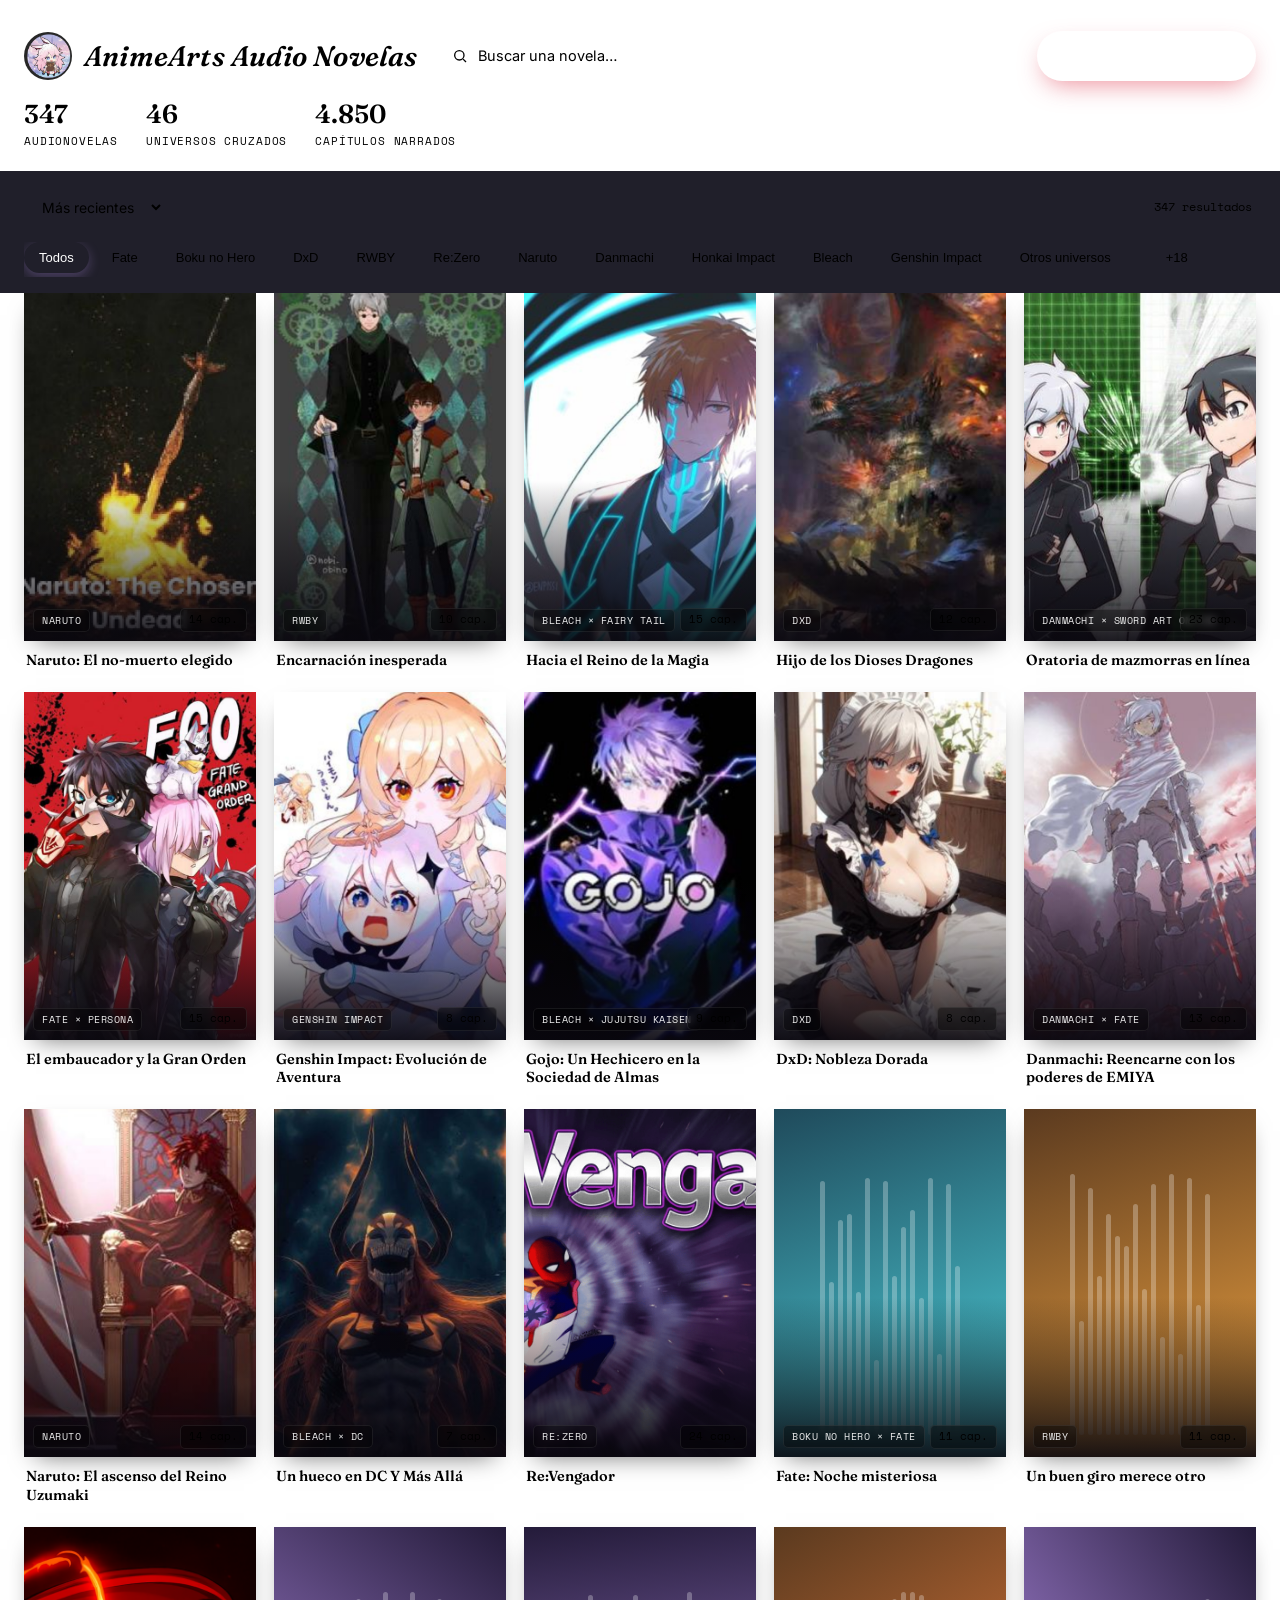
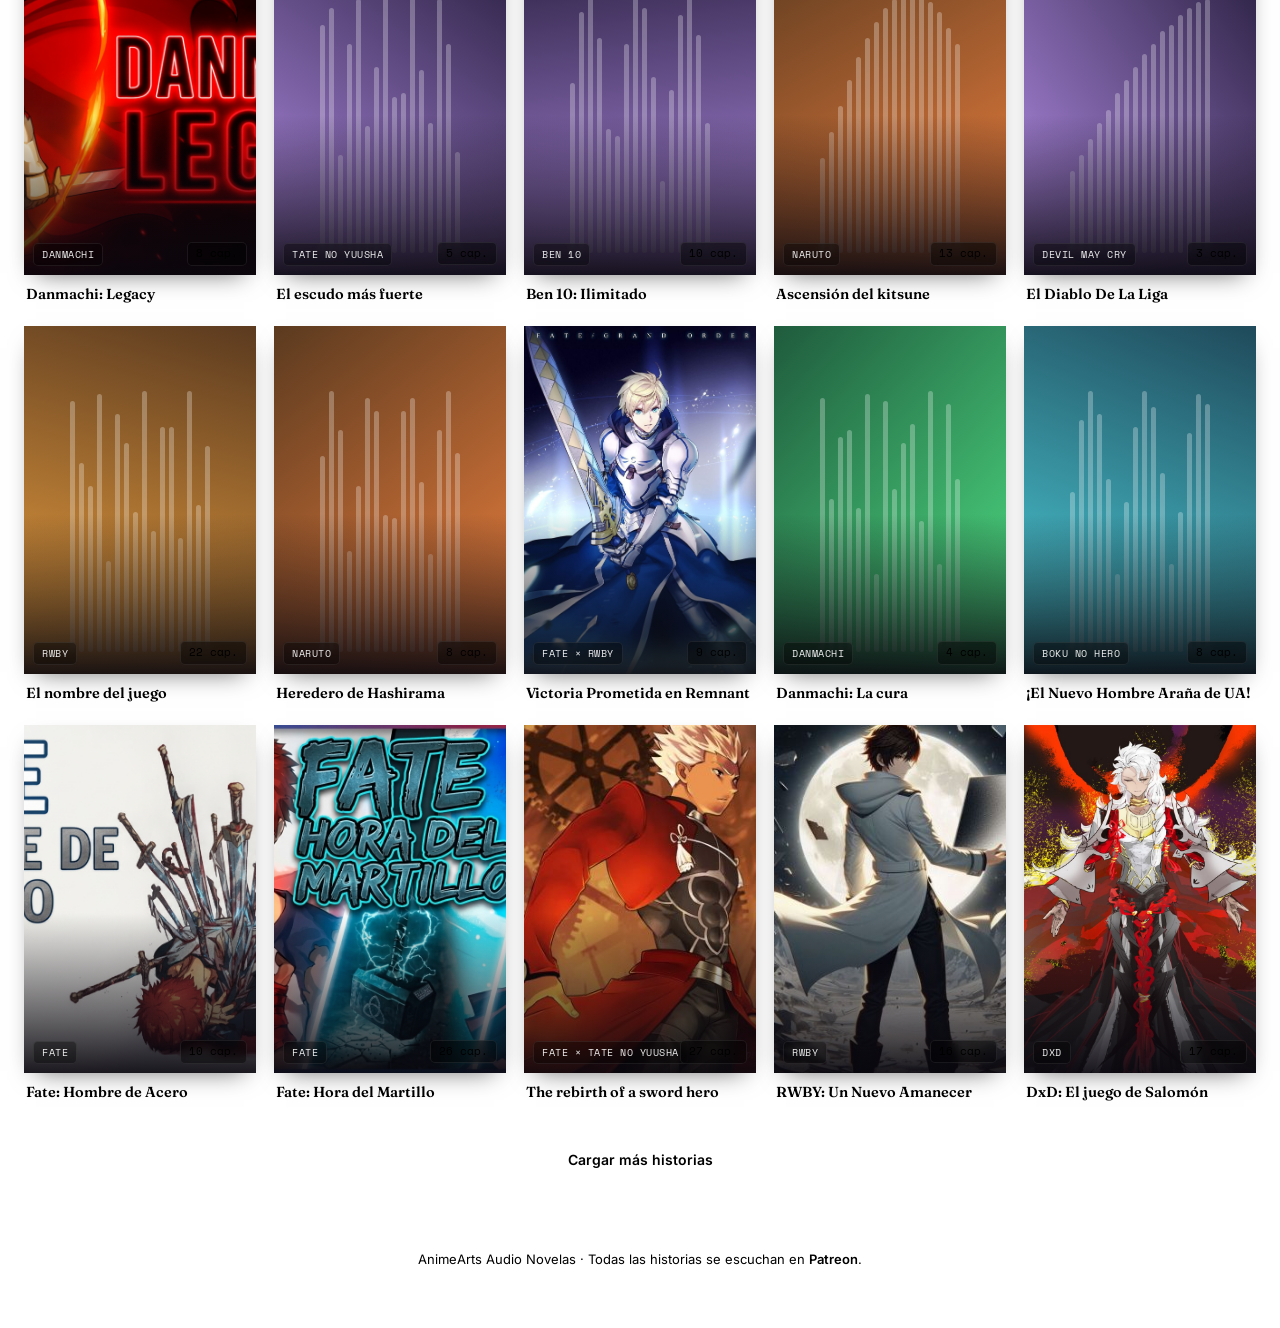
==== commit 944b7022: "Add files via upload" ====
--- a/index.html
+++ b/index.html
@@ -40,7 +40,7 @@
   <div class="wrap">
     <div class="search-row">
       <select id="sort">
-        <option value="orden">Orden del catálogo</option>
+        <option value="orden">Más recientes</option>
         <option value="az">A–Z</option>
         <option value="chapters">Más capítulos</option>
       </select>
--- a/style.css
+++ b/style.css
@@ -1,4 +1,5 @@
-:root{
+<<<<<<< HEAD
+:root {
   --bg: #0e0c18;
   --bg-soft: #130f22;
   --surface: #191428;
@@ -7,228 +8,517 @@
   --ink: #f0eaf8;
   --ink-dim: #bbaed4;
   --ink-faint: #7a6d99;
-  --amber: #e8a4c8;
-  --amber-dim: #6e3f5a;
+  --amber: #f6c177;
+  --amber-dim: #6e5330;
   --rift: #b48ee8;
   --rift-2: #8bcde8;
   --mature: #e2566b;
-  --patreon: #e0384f;
-  --patreon-light: #ff5f6e;
-  --radius: 14px;
+  --patreon: #ff424d;
+  --patreon-light: #ff6b76;
+  --gold: #f39c12;
+  --radius: 16px;
   --radius-sm: 8px;
-  --maxw: 1240px;
-}
-
-*{box-sizing:border-box;}
-html{scroll-behavior:smooth;}
-body{
-  margin:0;
-  background:
-    radial-gradient(1200px 600px at 15% -10%, rgba(180,142,232,.14), transparent 60%),
-    radial-gradient(900px 500px at 100% 0%, rgba(139,205,232,.09), transparent 55%),
+  --maxw: 1280px;
+}
+
+* { box-sizing: border-box; }
+html { scroll-behavior: smooth; }
+
+body {
+  margin: 0;
+  background: 
+    radial-gradient(1400px 700px at 15% -10%, rgba(180,142,232,.18), transparent 60%),
+    radial-gradient(1000px 600px at 100% 0%, rgba(139,205,232,.12), transparent 55%),
     var(--bg);
-  color:var(--ink);
-  font-family:'Inter', sans-serif;
-  -webkit-font-smoothing:antialiased;
-}
-a{color:inherit;}
-.wrap{max-width:var(--maxw); margin:0 auto; padding:0 24px;}
-
-.dial-strip{
-  height:3px; width:100%;
-  background:repeating-linear-gradient(90deg,
+  color: var(--ink);
+  font-family: 'Inter', system-ui, -apple-system, sans-serif;
+  -webkit-font-smoothing: antialiased;
+  line-height: 1.5;
+}
+
+a { color: inherit; text-decoration: none; }
+.wrap { max-width: var(--maxw); margin: 0 auto; padding: 0 28px; }
+
+/* --- TIRA DECORATIVA --- */
+.dial-strip {
+  height: 3px; width: 100%;
+  background: repeating-linear-gradient(90deg,
     var(--amber) 0 2px, transparent 2px 14px,
     var(--rift) 14px 16px, transparent 16px 30px,
     var(--rift-2) 30px 32px, transparent 32px 48px);
-  opacity:.6;
-}
-
-header.top{
-  padding:28px 0 20px;
-  border-bottom:1px solid var(--line);
-}
-.top-bar{
-  display:flex; align-items:center; gap:20px; flex-wrap:wrap;
-}
-.brand-mini{
-  display:flex; align-items:center; gap:12px; flex-shrink:0;
-}
-.brand-photo{
-  width:48px; height:48px; border-radius:50%; object-fit:cover;
-  box-shadow:0 0 0 2px var(--line), 0 6px 18px rgba(180,142,232,.3);
-  flex-shrink:0;
-}
-.top-bar h1{
-  font-family:'Fraunces', serif; font-weight:600; font-style:italic;
-  font-size:clamp(20px,2.4vw,28px); margin:0; letter-spacing:.2px; white-space:nowrap;
-}
-.patreon-btn{
-  display:inline-flex; align-items:center; gap:10px;
-  background:linear-gradient(180deg, var(--patreon-light), var(--patreon));
-  color:#fff; font-weight:700; text-decoration:none;
-  padding:13px 22px; border-radius:100px; font-size:14.5px;
-  box-shadow:0 10px 26px -8px rgba(224,56,79,.6);
-  white-space:nowrap; flex-shrink:0;
-  transition:transform .15s ease, box-shadow .15s ease;
-  border:1px solid rgba(255,255,255,.15);
-}
-.patreon-btn:hover{ transform:translateY(-2px); box-shadow:0 14px 30px -8px rgba(224,56,79,.75); }
-.patreon-btn svg{width:17px;height:17px;flex-shrink:0;}
-
-.stats-row{ display:flex; gap:28px; margin-top:20px; flex-wrap:wrap; }
-.stat b{ font-family:'Fraunces', serif; font-weight:600; font-size:26px; display:block; line-height:1; }
-.stat span{ font-family:'Space Mono', monospace; font-size:10.5px; letter-spacing:.08em; text-transform:uppercase; color:var(--ink-faint); }
-
-.controls{
-  position:sticky; top:0; z-index:20;
-  background:rgba(14,12,24,.92);
-  backdrop-filter:blur(10px);
-  border-bottom:1px solid var(--line);
-  padding:16px 0;
-}
-.search-row{ display:flex; gap:12px; align-items:center; justify-content:space-between; margin-bottom:14px; flex-wrap:wrap; }
-.search-box{ flex:1 1 320px; position:relative; min-width:0; }
-.search-box input{
-  width:100%; background:var(--surface); border:1px solid var(--line);
-  color:var(--ink); padding:12px 16px 12px 40px; border-radius:100px;
-  font-family:'Inter'; font-size:14.5px; outline:none; transition:border-color .15s ease;
-}
-.search-box input:focus{ border-color:var(--rift); }
-.search-box input::placeholder{ color:var(--ink-faint); }
-.search-box svg{
-  position:absolute; left:14px; top:50%; transform:translateY(-50%);
-  width:16px; height:16px; color:var(--ink-faint); pointer-events:none;
-}
-select#sort{
-  background:var(--surface); border:1px solid var(--line); color:var(--ink);
-  padding:11px 14px; border-radius:100px; font-family:'Inter'; font-size:14px;
-  outline:none; cursor:pointer;
-}
-.count-pill{ font-family:'Space Mono', monospace; font-size:12px; color:var(--ink-faint); white-space:nowrap; padding:0 4px; }
-.chip-row{ display:flex; gap:8px; overflow-x:auto; padding-bottom:4px; scrollbar-width:thin; }
-.chip-row::-webkit-scrollbar{height:5px;}
-.chip-row::-webkit-scrollbar-thumb{background:var(--line); border-radius:10px;}
-.chip{
-  flex-shrink:0; background:var(--surface); border:1px solid var(--line); color:var(--ink-dim);
-  padding:8px 15px; border-radius:100px; font-size:13px; cursor:pointer;
-  transition:all .15s ease; white-space:nowrap; font-weight:500;
-}
-.chip:hover{ border-color:var(--rift); color:var(--ink); }
-.chip.active{ background:linear-gradient(180deg, var(--rift), #8a5fd4); border-color:transparent; color:#fff; }
-.chip.mature-chip.active{ background:linear-gradient(180deg, var(--mature), #b83a4d); }
-
-main{ padding:32px 0 20px; }
-.grid{ display:grid; grid-template-columns:repeat(auto-fill, minmax(200px, 1fr)); gap:22px 18px; }
-.card{ cursor:pointer; display:flex; flex-direction:column; transition:transform .18s ease; }
-.card:hover{ transform:translateY(-6px); }
-.poster{
-  position:relative; aspect-ratio:2/3; width:100%;
-  border-radius:var(--radius); overflow:hidden;
-  background:var(--surface); border:1px solid var(--line);
-  box-shadow:0 10px 24px -12px rgba(0,0,0,.6);
-  transition:border-color .18s ease, box-shadow .18s ease;
-}
-.card:hover .poster{ border-color:var(--rift); box-shadow:0 20px 40px -16px rgba(0,0,0,.7), 0 0 0 1px var(--rift); }
-.poster img.cover-img{ position:absolute; inset:0; width:100%; height:100%; object-fit:cover; display:block; }
-.poster .waveform{ position:absolute; inset:0; display:flex; align-items:flex-end; justify-content:center; gap:4px; padding:0 18px 22px; opacity:.5; }
-.poster .waveform span{ width:5px; background:rgba(255,255,255,.55); border-radius:3px; }
-.poster .fandom-label{
-  position:absolute; left:9px; bottom:9px; z-index:2;
-  font-family:'Space Mono', monospace; font-size:10px; letter-spacing:.05em;
-  color:rgba(255,255,255,.92); text-transform:uppercase;
-  background:rgba(0,0,0,.35); padding:3px 8px; border-radius:5px;
-  backdrop-filter:blur(2px);
-}
-.poster::after{
-  content:""; position:absolute; inset:auto 0 0 0; height:46%;
-  background:linear-gradient(to top, rgba(9,7,14,.92), transparent); pointer-events:none;
-}
-.poster .chapters-badge{
-  position:absolute; right:9px; bottom:9px; z-index:2;
-  font-family:'Space Mono', monospace; font-size:10.5px; color:var(--amber);
-  background:rgba(0,0,0,.4); padding:3px 8px; border-radius:5px;
-}
-.badge-mature{
-  position:absolute; top:8px; right:8px; z-index:3;
-  background:var(--mature); color:#fff; font-size:10px; font-weight:700;
-  padding:2px 7px; border-radius:5px; font-family:'Space Mono',monospace;
-}
-.card-title{
-  font-family:'Fraunces', serif; font-weight:600; font-size:14.5px; line-height:1.3;
-  margin:10px 2px 0; color:var(--ink);
-  display:-webkit-box; -webkit-line-clamp:2; -webkit-box-orient:vertical; overflow:hidden;
-}
-.cover-img{ position:absolute; inset:0; width:100%; height:100%; object-fit:cover; }
-
-.load-more-wrap{ display:flex; justify-content:center; margin:36px 0 8px; }
-.load-more{
-  background:var(--surface-2); border:1px solid var(--line); color:var(--ink);
-  padding:13px 26px; border-radius:100px; font-family:'Inter'; font-weight:600;
-  font-size:14px; cursor:pointer; transition:all .15s ease;
-}
-.load-more:hover{ border-color:var(--rift); background:var(--surface); }
-.empty-state{ text-align:center; padding:70px 20px; color:var(--ink-faint); }
-.empty-state .glyph{ font-size:34px; margin-bottom:10px; }
-.empty-state h3{ font-family:'Fraunces', serif; color:var(--ink-dim); font-weight:500; margin:0 0 6px;}
-
-.modal-overlay{
-  position:fixed; inset:0; background:rgba(5,4,12,.82);
-  backdrop-filter:blur(4px); display:none; align-items:center; justify-content:center;
-  z-index:100; padding:20px;
-}
-.modal-overlay.open{ display:flex; }
-.modal{
-  background:var(--surface); border:1px solid var(--line); border-radius:18px;
-  max-width:560px; width:100%; max-height:86vh; overflow-y:auto; position:relative;
-}
-.modal-band{ height:190px; position:relative; background-size:cover; background-position:center; }
-.modal-band img.cover-img{ position:absolute; inset:0; width:100%; height:100%; object-fit:cover; }
-.modal-band::after{
-  content:""; position:absolute; inset:auto 0 0 0; height:60%;
-  background:linear-gradient(to top, var(--surface), transparent);
-}
-.modal-close{
-  position:absolute; top:14px; right:14px; width:32px; height:32px; border-radius:50%;
-  background:rgba(0,0,0,.4); border:1px solid rgba(255,255,255,.2); color:#fff;
-  display:flex; align-items:center; justify-content:center; cursor:pointer; font-size:16px; z-index:3;
-}
-.modal-content{ padding:16px 26px 28px; position:relative; z-index:1; }
-.modal-content h2{ font-family:'Fraunces', serif; font-weight:600; font-size:24px; margin:0 0 10px; line-height:1.25; }
-.modal-tags{ display:flex; gap:7px; flex-wrap:wrap; margin-bottom:14px; }
-.tag-pill{
-  font-family:'Space Mono', monospace; font-size:10.5px; text-transform:uppercase;
-  letter-spacing:.05em; background:var(--surface-2); border:1px solid var(--line);
-  color:var(--ink-dim); padding:4px 9px; border-radius:6px;
-}
-.modal-content p.synopsis{ color:var(--ink-dim); font-size:14.5px; line-height:1.65; margin:0 0 22px;}
-.modal-meta{ display:flex; gap:18px; margin-bottom:22px; flex-wrap:wrap; }
-.modal-meta div span{ display:block; }
-.modal-meta .k{ font-family:'Space Mono', monospace; font-size:10px; text-transform:uppercase; color:var(--ink-faint); letter-spacing:.06em; margin-bottom:3px;}
-.modal-meta .v{ font-family:'Fraunces', serif; font-weight:600; font-size:17px; }
-.modal-listen{
-  display:flex; align-items:center; justify-content:center; gap:10px;
-  width:100%; background:linear-gradient(180deg, var(--patreon-light), var(--patreon)); color:#fff;
-  text-decoration:none; font-weight:700; padding:15px; border-radius:100px; font-size:15px;
-  box-shadow:0 10px 26px -10px rgba(224,56,79,.65);
-}
-.modal-listen svg{width:18px;height:18px;}
-
-footer{
-  border-top:1px solid var(--line); padding:36px 0 46px; margin-top:20px;
-  text-align:center; color:var(--ink-faint); font-size:13px;
-}
-footer a{ color:var(--rift-2); text-decoration:none; font-weight:600; }
-footer a:hover{ text-decoration:underline; }
-
-@media (max-width:640px){
-  .top-bar{ flex-direction:column; align-items:stretch; }
-  .brand-mini{ justify-content:center; }
-  .search-box{ order:3; flex:1 1 100%; }
-  .patreon-btn{ width:100%; justify-content:center; order:2; }
-  .grid{ grid-template-columns:repeat(auto-fill, minmax(130px,1fr)); gap:14px 10px; }
-  .card-title{ font-size:12.5px; }
-  header.top{ padding:24px 0 18px; }
-}
-@media (prefers-reduced-motion: reduce){
-  *{ transition:none !important; scroll-behavior:auto !important; }
-}
+  opacity: .7;
+}
+
+/* --- HEADER Y PERFIL --- */
+header.top {
+  padding: 32px 0 24px;
+  border-bottom: 1px solid var(--line);
+}
+.top-bar {
+  display: flex; align-items: center; justify-content: space-between; gap: 20px; flex-wrap: wrap;
+}
+.brand-mini {
+  display: flex; align-items: center; gap: 16px; flex-shrink: 0;
+}
+.brand-photo {
+  width: 56px; height: 56px; border-radius: 50%; object-fit: cover;
+  box-shadow: 0 0 0 2px var(--rift), 0 8px 24px rgba(180,142,232,.35);
+  flex-shrink: 0;
+}
+.top-bar h1 {
+  font-family: 'Fraunces', Georgia, serif; font-weight: 600; font-style: italic;
+  font-size: clamp(22px, 2.5vw, 30px); margin: 0; letter-spacing: .2px;
+}
+
+/* Botón de Patreon más atractivo */
+.patreon-btn {
+  display: inline-flex; align-items: center; gap: 10px;
+  background: linear-gradient(180deg, var(--patreon-light), var(--patreon));
+  color: #fff; font-weight: 700; text-decoration: none;
+  padding: 14px 26px; border-radius: 100px; font-size: 15px;
+  box-shadow: 0 10px 28px -8px rgba(255, 66, 77, 0.65);
+  white-space: nowrap; flex-shrink: 0;
+  transition: transform .2s cubic-bezier(0.34, 1.56, 0.64, 1), box-shadow .2s ease;
+  border: 1px solid rgba(255,255,255,.2);
+}
+.patreon-btn:hover { 
+  transform: translateY(-3px) scale(1.02); 
+  box-shadow: 0 16px 34px -8px rgba(255, 66, 77, 0.85); 
+}
+.patreon-btn svg { width: 18px; height: 18px; fill: currentColor; }
+
+/* --- ESTADÍSTICAS --- */
+.stats-row { display: flex; gap: 32px; margin-top: 24px; flex-wrap: wrap; }
+.stat b { font-family: 'Fraunces', Georgia, serif; font-weight: 600; font-size: 28px; display: block; line-height: 1; color: var(--ink); }
+.stat span { font-family: 'Space Mono', monospace; font-size: 11px; letter-spacing: .08em; text-transform: uppercase; color: var(--ink-faint); }
+
+/* --- CONTROLES Y FILTROS STICKY --- */
+.controls {
+  position: sticky; top: 0; z-index: 20;
+  background: rgba(14, 12, 24, 0.88);
+  backdrop-filter: blur(14px);
+  -webkit-backdrop-filter: blur(14px);
+  border-bottom: 1px solid var(--line);
+  padding: 18px 0;
+}
+.search-row { display: flex; gap: 14px; align-items: center; justify-content: space-between; margin-bottom: 14px; flex-wrap: wrap; }
+.search-box { flex: 1 1 340px; position: relative; min-width: 0; }
+.search-box input {
+  width: 100%; background: var(--surface); border: 1px solid var(--line);
+  color: var(--ink); padding: 13px 18px 13px 44px; border-radius: 100px;
+  font-family: 'Inter', sans-serif; font-size: 14.5px; outline: none; transition: all .2s ease;
+}
+.search-box input:focus { border-color: var(--rift); box-shadow: 0 0 0 3px rgba(180,142,232,.15); }
+.search-box input::placeholder { color: var(--ink-faint); }
+.search-box svg {
+  position: absolute; left: 16px; top: 50%; transform: translateY(-50%);
+  width: 16px; height: 16px; color: var(--ink-faint); pointer-events: none;
+}
+select#sort {
+  background: var(--surface); border: 1px solid var(--line); color: var(--ink);
+  padding: 12px 18px; border-radius: 100px; font-family: 'Inter', sans-serif; font-size: 14px;
+  outline: none; cursor: pointer; transition: border-color .2s ease;
+}
+select#sort:hover { border-color: var(--rift); }
+.count-pill { font-family: 'Space Mono', monospace; font-size: 12px; color: var(--ink-faint); white-space: nowrap; }
+
+/* Chips de categorías con scroll suave */
+.chip-row { display: flex; gap: 8px; overflow-x: auto; padding-bottom: 4px; scrollbar-width: thin; }
+.chip-row::-webkit-scrollbar { height: 4px; }
+.chip-row::-webkit-scrollbar-thumb { background: var(--line); border-radius: 10px; }
+.chip {
+  flex-shrink: 0; background: var(--surface); border: 1px solid var(--line); color: var(--ink-dim);
+  padding: 8px 16px; border-radius: 100px; font-size: 13px; cursor: pointer;
+  transition: all .2s ease; white-space: nowrap; font-weight: 500;
+}
+.chip:hover { border-color: var(--rift); color: var(--ink); background: var(--surface-2); }
+.chip.active { background: linear-gradient(135deg, var(--rift), #8a5fd4); border-color: transparent; color: #fff; box-shadow: 0 4px 12px rgba(180,142,232,.3); }
+.chip.mature-chip.active { background: linear-gradient(135deg, var(--mature), #b83a4d); box-shadow: 0 4px 12px rgba(226,86,107,.3); }
+
+/* --- GRID DE NOVELAS --- */
+main { padding: 36px 0 24px; }
+.grid { display: grid; grid-template-columns: repeat(auto-fill, minmax(210px, 1fr)); gap: 26px 20px; }
+
+.card { cursor: pointer; display: flex; flex-direction: column; transition: transform .2s cubic-bezier(0.34, 1.56, 0.64, 1); }
+.card:hover { transform: translateY(-8px); }
+
+.poster {
+  position: relative; aspect-ratio: 2/3; width: 100%;
+  border-radius: var(--radius); overflow: hidden;
+  background: var(--surface); border: 1px solid var(--line);
+  box-shadow: 0 12px 28px -10px rgba(0,0,0,.65);
+  transition: border-color .2s ease, box-shadow .2s ease;
+}
+.card:hover .poster { 
+  border-color: var(--rift); 
+  box-shadow: 0 22px 42px -14px rgba(0,0,0,.8), 0 0 0 2px rgba(180,142,232,.3); 
+}
+.poster img.cover-img { position: absolute; inset: 0; width: 100%; height: 100%; object-fit:cover; display: block; transition: transform .4s ease; }
+.card:hover .poster img.cover-img { transform: scale(1.04); }
+
+.poster .fandom-label {
+  position: absolute; left: 10px; bottom: 10px; z-index: 2;
+  font-family: 'Space Mono', monospace; font-size: 10px; letter-spacing: .05em;
+  color: rgba(255,255,255,.95); text-transform: uppercase;
+  background: rgba(14,12,24,0.7); padding: 4px 9px; border-radius: 6px;
+  backdrop-filter: blur(4px); border: 1px solid rgba(255,255,255,.08);
+}
+.poster::after {
+  content: ""; position: absolute; inset: auto 0 0 0; height: 50%;
+  background: linear-gradient(to top, rgba(9,7,14,.95), transparent); pointer-events: none;
+}
+.poster .chapters-badge {
+  position: absolute; right: 10px; bottom: 10px; z-index: 2;
+  font-family: 'Space Mono', monospace; font-size: 10.5px; color: var(--amber);
+  background: rgba(14,12,24,0.7); padding: 4px 9px; border-radius: 6px;
+  backdrop-filter: blur(4px); border: 1px solid rgba(255,255,255,.08);
+}
+
+/* Insignias de contenido */
+.badge-mature {
+  position: absolute; top: 10px; right: 10px; z-index: 3;
+  background: var(--mature); color: #fff; font-size: 10px; font-weight: 700;
+  padding: 3px 8px; border-radius: 6px; font-family: 'Space Mono', monospace;
+  box-shadow: 0 4px 10px rgba(226,86,107,.4);
+}
+.badge-patreon {
+  position: absolute; top: 10px; left: 10px; z-index: 3;
+  background: var(--gold); color: #1a1505; font-size: 10px; font-weight: 700;
+  padding: 3px 8px; border-radius: 6px; font-family: 'Space Mono', monospace;
+  box-shadow: 0 4px 10px rgba(243,156,18,.3);
+}
+
+.card-title {
+  font-family: 'Fraunces', Georgia, serif; font-weight: 600; font-size: 15px; line-height: 1.35;
+  margin: 12px 4px 0; color: var(--ink);
+  display: -webkit-box; -webkit-line-clamp: 2; -webkit-box-orient: vertical; overflow: hidden;
+}
+
+/* --- BOTÓN CARGAR MÁS Y ESTADOS --- */
+.load-more-wrap { display: flex; justify-content: center; margin: 40px 0 12px; }
+.load-more {
+  background: var(--surface-2); border: 1px solid var(--line); color: var(--ink);
+  padding: 14px 30px; border-radius: 100px; font-family: 'Inter', sans-serif; font-weight: 600;
+  font-size: 14px; cursor: pointer; transition: all .2s ease;
+}
+.load-more:hover { border-color: var(--rift); background: var(--surface); box-shadow: 0 6px 20px rgba(180,142,232,.15); }
+
+.empty-state { text-align: center; padding: 80px 20px; color: var(--ink-faint); }
+.empty-state .glyph { font-size: 40px; margin-bottom: 12px; }
+.empty-state h3 { font-family: 'Fraunces', Georgia, serif; color: var(--ink-dim); font-weight: 500; font-size: 20px; margin: 0 0 8px; }
+
+/* --- MODAL DETALLE DE NOVELA --- */
+.modal-overlay {
+  position: fixed; inset: 0; background: rgba(5,4,12,.88);
+  backdrop-filter: blur(6px); -webkit-backdrop-filter: blur(6px);
+  display: none; align-items: center; justify-content: center;
+  z-index: 100; padding: 20px;
+}
+.modal-overlay.open { display: flex; }
+.modal {
+  background: var(--surface); border: 1px solid var(--line); border-radius: 20px;
+  max-width: 580px; width: 100%; max-height: 88vh; overflow-y: auto; position: relative;
+  box-shadow: 0 25px 60px rgba(0,0,0,.8);
+  animation: modalPop .25s cubic-bezier(0.34, 1.56, 0.64, 1);
+}
+@keyframes modalPop {
+  0% { opacity: 0; transform: scale(0.95) translateY(10px); }
+  100% { opacity: 1; transform: scale(1) translateY(0); }
+}
+
+.modal-band { height: 210px; position: relative; background-size: cover; background-position: center; }
+.modal-band img.cover-img { position: absolute; inset: 0; width: 100%; height: 100%; object-fit: cover; }
+.modal-band::after {
+  content: ""; position: absolute; inset: auto 0 0 0; height: 65%;
+  background: linear-gradient(to top, var(--surface), transparent);
+}
+.modal-close {
+  position: absolute; top: 16px; right: 16px; width: 34px; height: 34px; border-radius: 50%;
+  background: rgba(14,12,24,.6); border: 1px solid rgba(255,255,255,.2); color: #fff;
+  display: flex; align-items: center; justify-content: center; cursor: pointer; font-size: 16px; z-index: 3;
+  transition: background .2s ease;
+}
+.modal-close:hover { background: rgba(14,12,24,.9); }
+
+.modal-content { padding: 20px 30px 32px; position: relative; z-index: 1; }
+.modal-content h2 { font-family: 'Fraunces', Georgia, serif; font-weight: 600; font-size: 26px; margin: 0 0 12px; line-height: 1.25; }
+.modal-tags { display: flex; gap: 8px; flex-wrap: wrap; margin-bottom: 16px; }
+.tag-pill {
+  font-family: 'Space Mono', monospace; font-size: 10.5px; text-transform: uppercase;
+  letter-spacing: .05em; background: var(--surface-2); border: 1px solid var(--line);
+  color: var(--ink-dim); padding: 5px 10px; border-radius: 6px;
+}
+.modal-content p.synopsis { color: var(--ink-dim); font-size: 15px; line-height: 1.7; margin: 0 0 24px; }
+.modal-meta { display: flex; gap: 24px; margin-bottom: 24px; flex-wrap: wrap; background: var(--bg-soft); padding: 16px; border-radius: 12px; border: 1px solid var(--line); }
+.modal-meta div span { display: block; }
+.modal-meta .k { font-family: 'Space Mono', monospace; font-size: 10px; text-transform: uppercase; color: var(--ink-faint); letter-spacing: .06em; margin-bottom: 4px; }
+.modal-meta .v { font-family: 'Fraunces', Georgia, serif; font-weight: 600; font-size: 18px; color: var(--ink); }
+
+.modal-listen {
+  display: flex; align-items: center; justify-content: center; gap: 10px;
+  width: 100%; background: linear-gradient(180deg, var(--patreon-light), var(--patreon)); color: #fff;
+  text-decoration: none; font-weight: 700; padding: 16px; border-radius: 100px; font-size: 15.5px;
+  box-shadow: 0 10px 28px -10px rgba(255, 66, 77, 0.7);
+  transition: transform .2s ease, box-shadow .2s ease;
+}
+.modal-listen:hover { transform: translateY(-2px); box-shadow: 0 14px 34px -10px rgba(255, 66, 77, 0.9); }
+.modal-listen svg { width: 18px; height: 18px; fill: currentColor; }
+
+/* --- FOOTER --- */
+footer {
+  border-top: 1px solid var(--line); padding: 40px 0 50px; margin-top: 30px;
+  text-align: center; color: var(--ink-faint); font-size: 13.5px;
+}
+footer a { color: var(--rift-2); text-decoration: none; font-weight: 600; }
+footer a:hover { text-decoration: underline; }
+
+/* --- RESPONSIVE --- */
+@media (max-width: 640px) {
+  .top-bar { flex-direction: column; align-items: stretch; text-align: center; }
+  .brand-mini { justify-content: center; flex-direction: column; }
+  .search-box { order: 3; flex: 1 1 100%; }
+  .patreon-btn { width: 100%; justify-content: center; order: 2; }
+  .grid { grid-template-columns: repeat(auto-fill, minmax(140px, 1fr)); gap: 16px 12px; }
+  .card-title { font-size: 13px; }
+  header.top { padding: 24px 0 18px; }
+}
+
+@media (prefers-reduced-motion: reduce) {
+  *, ::before, ::after { transition: none !important; scroll-behavior: auto !important; }
+}
+=======
+:root{
+  --bg: #0e0c18;
+  --bg-soft: #130f22;
+  --surface: #191428;
+  --surface-2: #201a35;
+  --line: #2e2550;
+  --ink: #f0eaf8;
+  --ink-dim: #bbaed4;
+  --ink-faint: #7a6d99;
+  --amber: #e8a4c8;
+  --amber-dim: #6e3f5a;
+  --rift: #b48ee8;
+  --rift-2: #8bcde8;
+  --mature: #e2566b;
+  --patreon: #e0384f;
+  --patreon-light: #ff5f6e;
+  --radius: 14px;
+  --radius-sm: 8px;
+  --maxw: 1240px;
+}
+
+*{box-sizing:border-box;}
+html{scroll-behavior:smooth;}
+body{
+  margin:0;
+  background:
+    radial-gradient(1200px 600px at 15% -10%, rgba(180,142,232,.14), transparent 60%),
+    radial-gradient(900px 500px at 100% 0%, rgba(139,205,232,.09), transparent 55%),
+    var(--bg);
+  color:var(--ink);
+  font-family:'Inter', sans-serif;
+  -webkit-font-smoothing:antialiased;
+}
+a{color:inherit;}
+.wrap{max-width:var(--maxw); margin:0 auto; padding:0 24px;}
+
+.dial-strip{
+  height:3px; width:100%;
+  background:repeating-linear-gradient(90deg,
+    var(--amber) 0 2px, transparent 2px 14px,
+    var(--rift) 14px 16px, transparent 16px 30px,
+    var(--rift-2) 30px 32px, transparent 32px 48px);
+  opacity:.6;
+}
+
+header.top{
+  padding:28px 0 20px;
+  border-bottom:1px solid var(--line);
+}
+.top-bar{
+  display:flex; align-items:center; gap:20px; flex-wrap:wrap;
+}
+.brand-mini{
+  display:flex; align-items:center; gap:12px; flex-shrink:0;
+}
+.brand-photo{
+  width:48px; height:48px; border-radius:50%; object-fit:cover;
+  box-shadow:0 0 0 2px var(--line), 0 6px 18px rgba(180,142,232,.3);
+  flex-shrink:0;
+}
+.top-bar h1{
+  font-family:'Fraunces', serif; font-weight:600; font-style:italic;
+  font-size:clamp(20px,2.4vw,28px); margin:0; letter-spacing:.2px; white-space:nowrap;
+}
+.patreon-btn{
+  display:inline-flex; align-items:center; gap:10px;
+  background:linear-gradient(180deg, var(--patreon-light), var(--patreon));
+  color:#fff; font-weight:700; text-decoration:none;
+  padding:13px 22px; border-radius:100px; font-size:14.5px;
+  box-shadow:0 10px 26px -8px rgba(224,56,79,.6);
+  white-space:nowrap; flex-shrink:0;
+  transition:transform .15s ease, box-shadow .15s ease;
+  border:1px solid rgba(255,255,255,.15);
+}
+.patreon-btn:hover{ transform:translateY(-2px); box-shadow:0 14px 30px -8px rgba(224,56,79,.75); }
+.patreon-btn svg{width:17px;height:17px;flex-shrink:0;}
+
+.stats-row{ display:flex; gap:28px; margin-top:20px; flex-wrap:wrap; }
+.stat b{ font-family:'Fraunces', serif; font-weight:600; font-size:26px; display:block; line-height:1; }
+.stat span{ font-family:'Space Mono', monospace; font-size:10.5px; letter-spacing:.08em; text-transform:uppercase; color:var(--ink-faint); }
+
+.controls{
+  position:sticky; top:0; z-index:20;
+  background:rgba(14,12,24,.92);
+  backdrop-filter:blur(10px);
+  border-bottom:1px solid var(--line);
+  padding:16px 0;
+}
+.search-row{ display:flex; gap:12px; align-items:center; justify-content:space-between; margin-bottom:14px; flex-wrap:wrap; }
+.search-box{ flex:1 1 320px; position:relative; min-width:0; }
+.search-box input{
+  width:100%; background:var(--surface); border:1px solid var(--line);
+  color:var(--ink); padding:12px 16px 12px 40px; border-radius:100px;
+  font-family:'Inter'; font-size:14.5px; outline:none; transition:border-color .15s ease;
+}
+.search-box input:focus{ border-color:var(--rift); }
+.search-box input::placeholder{ color:var(--ink-faint); }
+.search-box svg{
+  position:absolute; left:14px; top:50%; transform:translateY(-50%);
+  width:16px; height:16px; color:var(--ink-faint); pointer-events:none;
+}
+select#sort{
+  background:var(--surface); border:1px solid var(--line); color:var(--ink);
+  padding:11px 14px; border-radius:100px; font-family:'Inter'; font-size:14px;
+  outline:none; cursor:pointer;
+}
+.count-pill{ font-family:'Space Mono', monospace; font-size:12px; color:var(--ink-faint); white-space:nowrap; padding:0 4px; }
+.chip-row{ display:flex; gap:8px; overflow-x:auto; padding-bottom:4px; scrollbar-width:thin; }
+.chip-row::-webkit-scrollbar{height:5px;}
+.chip-row::-webkit-scrollbar-thumb{background:var(--line); border-radius:10px;}
+.chip{
+  flex-shrink:0; background:var(--surface); border:1px solid var(--line); color:var(--ink-dim);
+  padding:8px 15px; border-radius:100px; font-size:13px; cursor:pointer;
+  transition:all .15s ease; white-space:nowrap; font-weight:500;
+}
+.chip:hover{ border-color:var(--rift); color:var(--ink); }
+.chip.active{ background:linear-gradient(180deg, var(--rift), #8a5fd4); border-color:transparent; color:#fff; }
+.chip.mature-chip.active{ background:linear-gradient(180deg, var(--mature), #b83a4d); }
+
+main{ padding:32px 0 20px; }
+.grid{ display:grid; grid-template-columns:repeat(auto-fill, minmax(200px, 1fr)); gap:22px 18px; }
+.card{ cursor:pointer; display:flex; flex-direction:column; transition:transform .18s ease; }
+.card:hover{ transform:translateY(-6px); }
+.poster{
+  position:relative; aspect-ratio:2/3; width:100%;
+  border-radius:var(--radius); overflow:hidden;
+  background:var(--surface); border:1px solid var(--line);
+  box-shadow:0 10px 24px -12px rgba(0,0,0,.6);
+  transition:border-color .18s ease, box-shadow .18s ease;
+}
+.card:hover .poster{ border-color:var(--rift); box-shadow:0 20px 40px -16px rgba(0,0,0,.7), 0 0 0 1px var(--rift); }
+.poster img.cover-img{ position:absolute; inset:0; width:100%; height:100%; object-fit:cover; display:block; }
+.poster .waveform{ position:absolute; inset:0; display:flex; align-items:flex-end; justify-content:center; gap:4px; padding:0 18px 22px; opacity:.5; }
+.poster .waveform span{ width:5px; background:rgba(255,255,255,.55); border-radius:3px; }
+.poster .fandom-label{
+  position:absolute; left:9px; bottom:9px; z-index:2;
+  font-family:'Space Mono', monospace; font-size:10px; letter-spacing:.05em;
+  color:rgba(255,255,255,.92); text-transform:uppercase;
+  background:rgba(0,0,0,.35); padding:3px 8px; border-radius:5px;
+  backdrop-filter:blur(2px);
+}
+.poster::after{
+  content:""; position:absolute; inset:auto 0 0 0; height:46%;
+  background:linear-gradient(to top, rgba(9,7,14,.92), transparent); pointer-events:none;
+}
+.poster .chapters-badge{
+  position:absolute; right:9px; bottom:9px; z-index:2;
+  font-family:'Space Mono', monospace; font-size:10.5px; color:var(--amber);
+  background:rgba(0,0,0,.4); padding:3px 8px; border-radius:5px;
+}
+.badge-mature{
+  position:absolute; top:8px; right:8px; z-index:3;
+  background:var(--mature); color:#fff; font-size:10px; font-weight:700;
+  padding:2px 7px; border-radius:5px; font-family:'Space Mono',monospace;
+}
+.card-title{
+  font-family:'Fraunces', serif; font-weight:600; font-size:14.5px; line-height:1.3;
+  margin:10px 2px 0; color:var(--ink);
+  display:-webkit-box; -webkit-line-clamp:2; -webkit-box-orient:vertical; overflow:hidden;
+}
+.cover-img{ position:absolute; inset:0; width:100%; height:100%; object-fit:cover; }
+
+.load-more-wrap{ display:flex; justify-content:center; margin:36px 0 8px; }
+.load-more{
+  background:var(--surface-2); border:1px solid var(--line); color:var(--ink);
+  padding:13px 26px; border-radius:100px; font-family:'Inter'; font-weight:600;
+  font-size:14px; cursor:pointer; transition:all .15s ease;
+}
+.load-more:hover{ border-color:var(--rift); background:var(--surface); }
+.empty-state{ text-align:center; padding:70px 20px; color:var(--ink-faint); }
+.empty-state .glyph{ font-size:34px; margin-bottom:10px; }
+.empty-state h3{ font-family:'Fraunces', serif; color:var(--ink-dim); font-weight:500; margin:0 0 6px;}
+
+.modal-overlay{
+  position:fixed; inset:0; background:rgba(5,4,12,.82);
+  backdrop-filter:blur(4px); display:none; align-items:center; justify-content:center;
+  z-index:100; padding:20px;
+}
+.modal-overlay.open{ display:flex; }
+.modal{
+  background:var(--surface); border:1px solid var(--line); border-radius:18px;
+  max-width:560px; width:100%; max-height:86vh; overflow-y:auto; position:relative;
+}
+.modal-band{ height:190px; position:relative; background-size:cover; background-position:center; }
+.modal-band img.cover-img{ position:absolute; inset:0; width:100%; height:100%; object-fit:cover; }
+.modal-band::after{
+  content:""; position:absolute; inset:auto 0 0 0; height:60%;
+  background:linear-gradient(to top, var(--surface), transparent);
+}
+.modal-close{
+  position:absolute; top:14px; right:14px; width:32px; height:32px; border-radius:50%;
+  background:rgba(0,0,0,.4); border:1px solid rgba(255,255,255,.2); color:#fff;
+  display:flex; align-items:center; justify-content:center; cursor:pointer; font-size:16px; z-index:3;
+}
+.modal-content{ padding:16px 26px 28px; position:relative; z-index:1; }
+.modal-content h2{ font-family:'Fraunces', serif; font-weight:600; font-size:24px; margin:0 0 10px; line-height:1.25; }
+.modal-tags{ display:flex; gap:7px; flex-wrap:wrap; margin-bottom:14px; }
+.tag-pill{
+  font-family:'Space Mono', monospace; font-size:10.5px; text-transform:uppercase;
+  letter-spacing:.05em; background:var(--surface-2); border:1px solid var(--line);
+  color:var(--ink-dim); padding:4px 9px; border-radius:6px;
+}
+.modal-content p.synopsis{ color:var(--ink-dim); font-size:14.5px; line-height:1.65; margin:0 0 22px;}
+.modal-meta{ display:flex; gap:18px; margin-bottom:22px; flex-wrap:wrap; }
+.modal-meta div span{ display:block; }
+.modal-meta .k{ font-family:'Space Mono', monospace; font-size:10px; text-transform:uppercase; color:var(--ink-faint); letter-spacing:.06em; margin-bottom:3px;}
+.modal-meta .v{ font-family:'Fraunces', serif; font-weight:600; font-size:17px; }
+.modal-listen{
+  display:flex; align-items:center; justify-content:center; gap:10px;
+  width:100%; background:linear-gradient(180deg, var(--patreon-light), var(--patreon)); color:#fff;
+  text-decoration:none; font-weight:700; padding:15px; border-radius:100px; font-size:15px;
+  box-shadow:0 10px 26px -10px rgba(224,56,79,.65);
+}
+.modal-listen svg{width:18px;height:18px;}
+
+footer{
+  border-top:1px solid var(--line); padding:36px 0 46px; margin-top:20px;
+  text-align:center; color:var(--ink-faint); font-size:13px;
+}
+footer a{ color:var(--rift-2); text-decoration:none; font-weight:600; }
+footer a:hover{ text-decoration:underline; }
+
+@media (max-width:640px){
+  .top-bar{ flex-direction:column; align-items:stretch; }
+  .brand-mini{ justify-content:center; }
+  .search-box{ order:3; flex:1 1 100%; }
+  .patreon-btn{ width:100%; justify-content:center; order:2; }
+  .grid{ grid-template-columns:repeat(auto-fill, minmax(130px,1fr)); gap:14px 10px; }
+  .card-title{ font-size:12.5px; }
+  header.top{ padding:24px 0 18px; }
+}
+@media (prefers-reduced-motion: reduce){
+  *{ transition:none !important; scroll-behavior:auto !important; }
+}
+>>>>>>> 823586d7926fe87f19ad5a0191fd473ac30f3a10
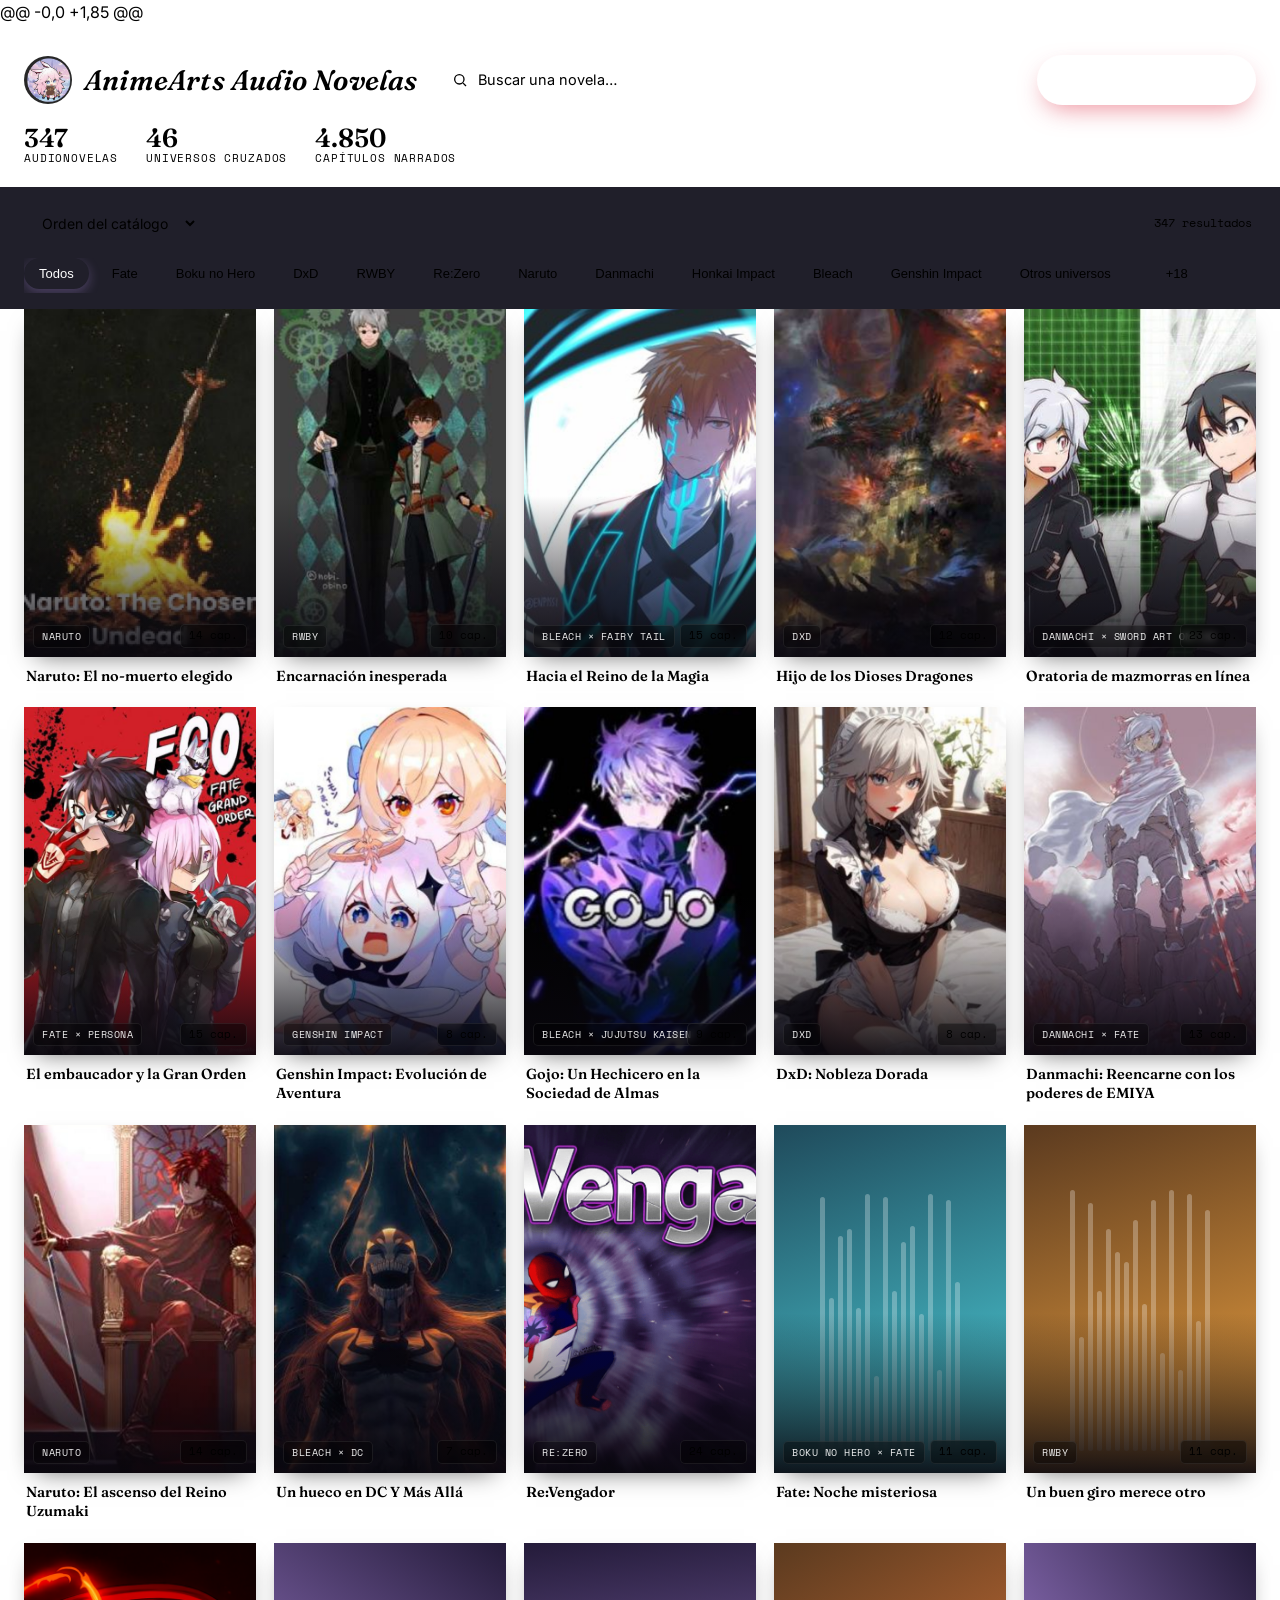
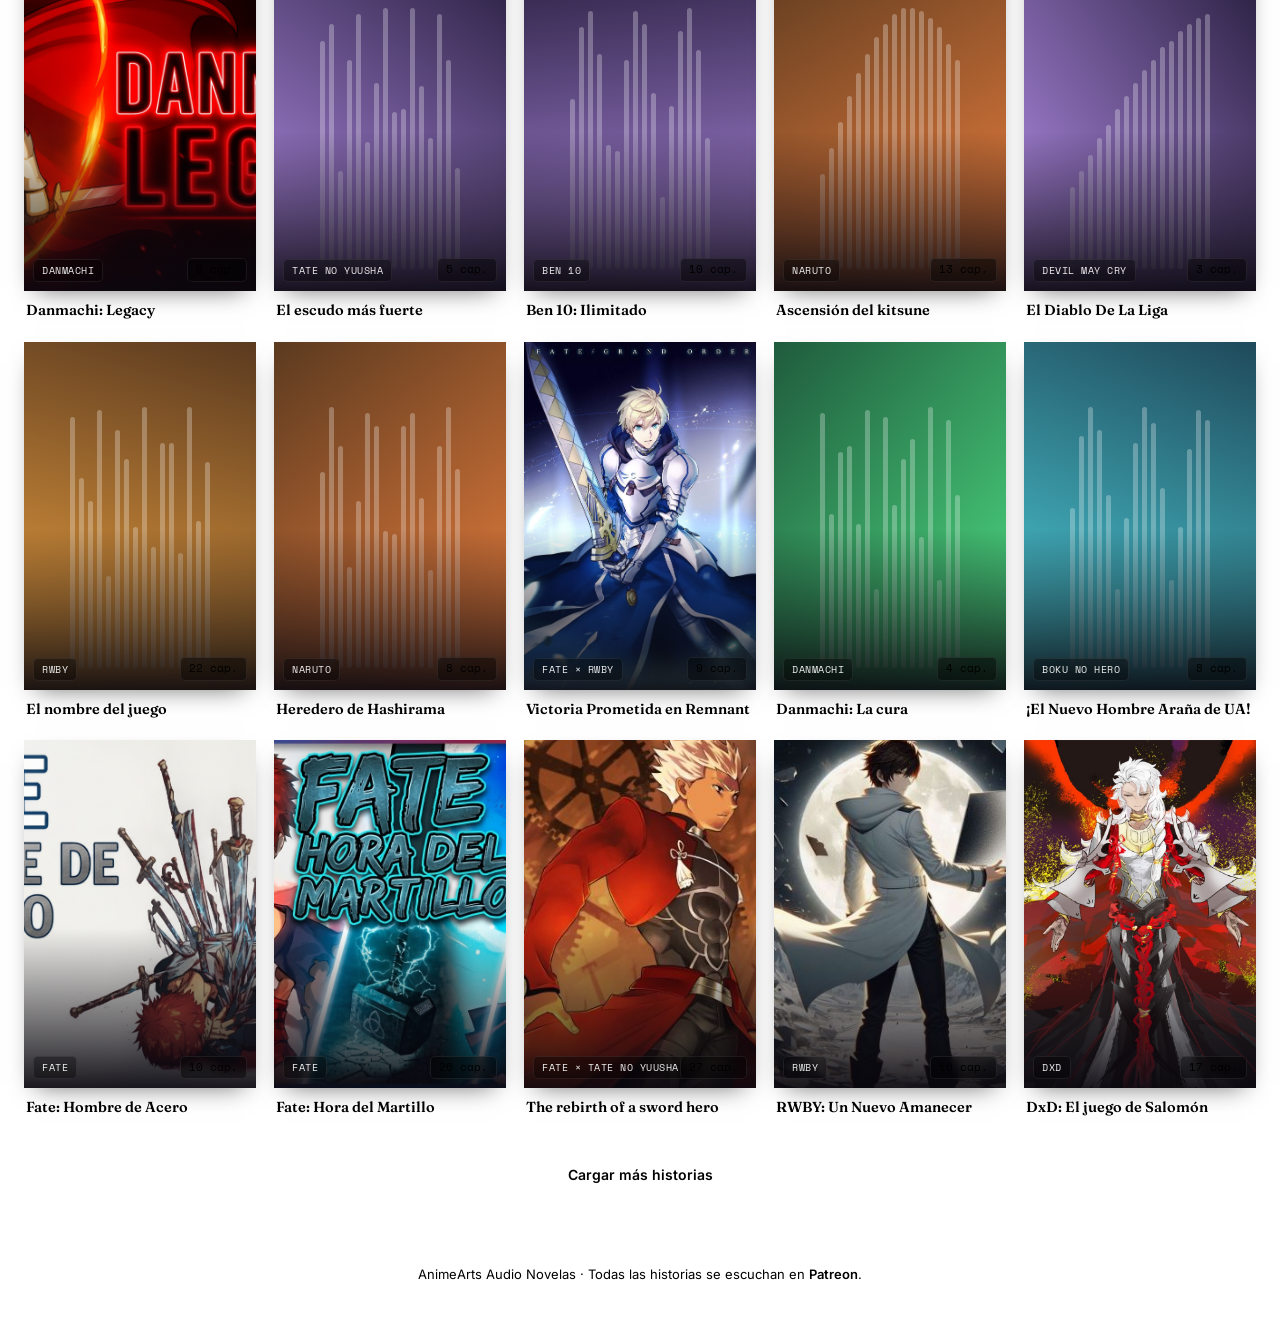
==== commit 678d4aa1: "Update index.html" ====
--- a/index.html
+++ b/index.html
@@ -1,3 +1,4 @@
+@@ -0,0 +1,85 @@
 <!DOCTYPE html>
 <html lang="es">
 <head>
@@ -40,7 +41,7 @@
   <div class="wrap">
     <div class="search-row">
       <select id="sort">
-        <option value="orden">Más recientes</option>
+        <option value="orden">Orden del catálogo</option>
         <option value="az">A–Z</option>
         <option value="chapters">Más capítulos</option>
       </select>
